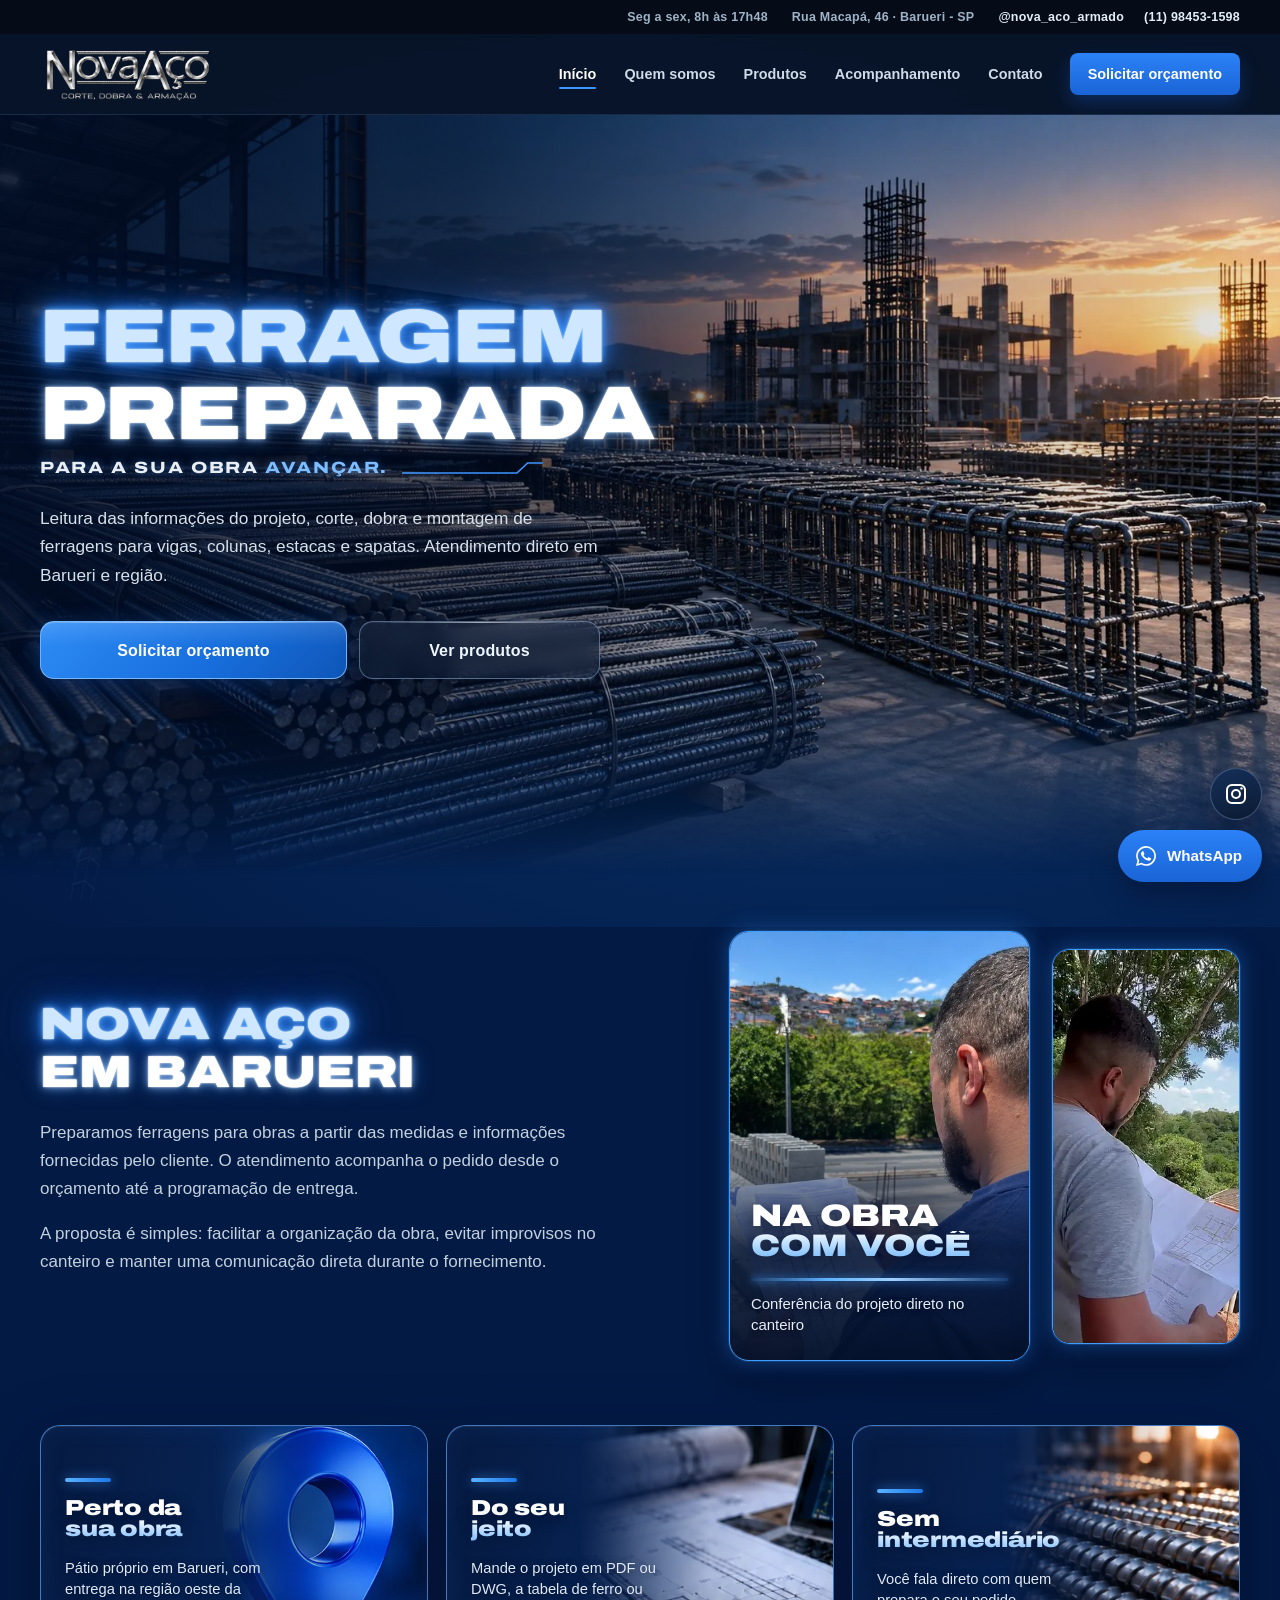
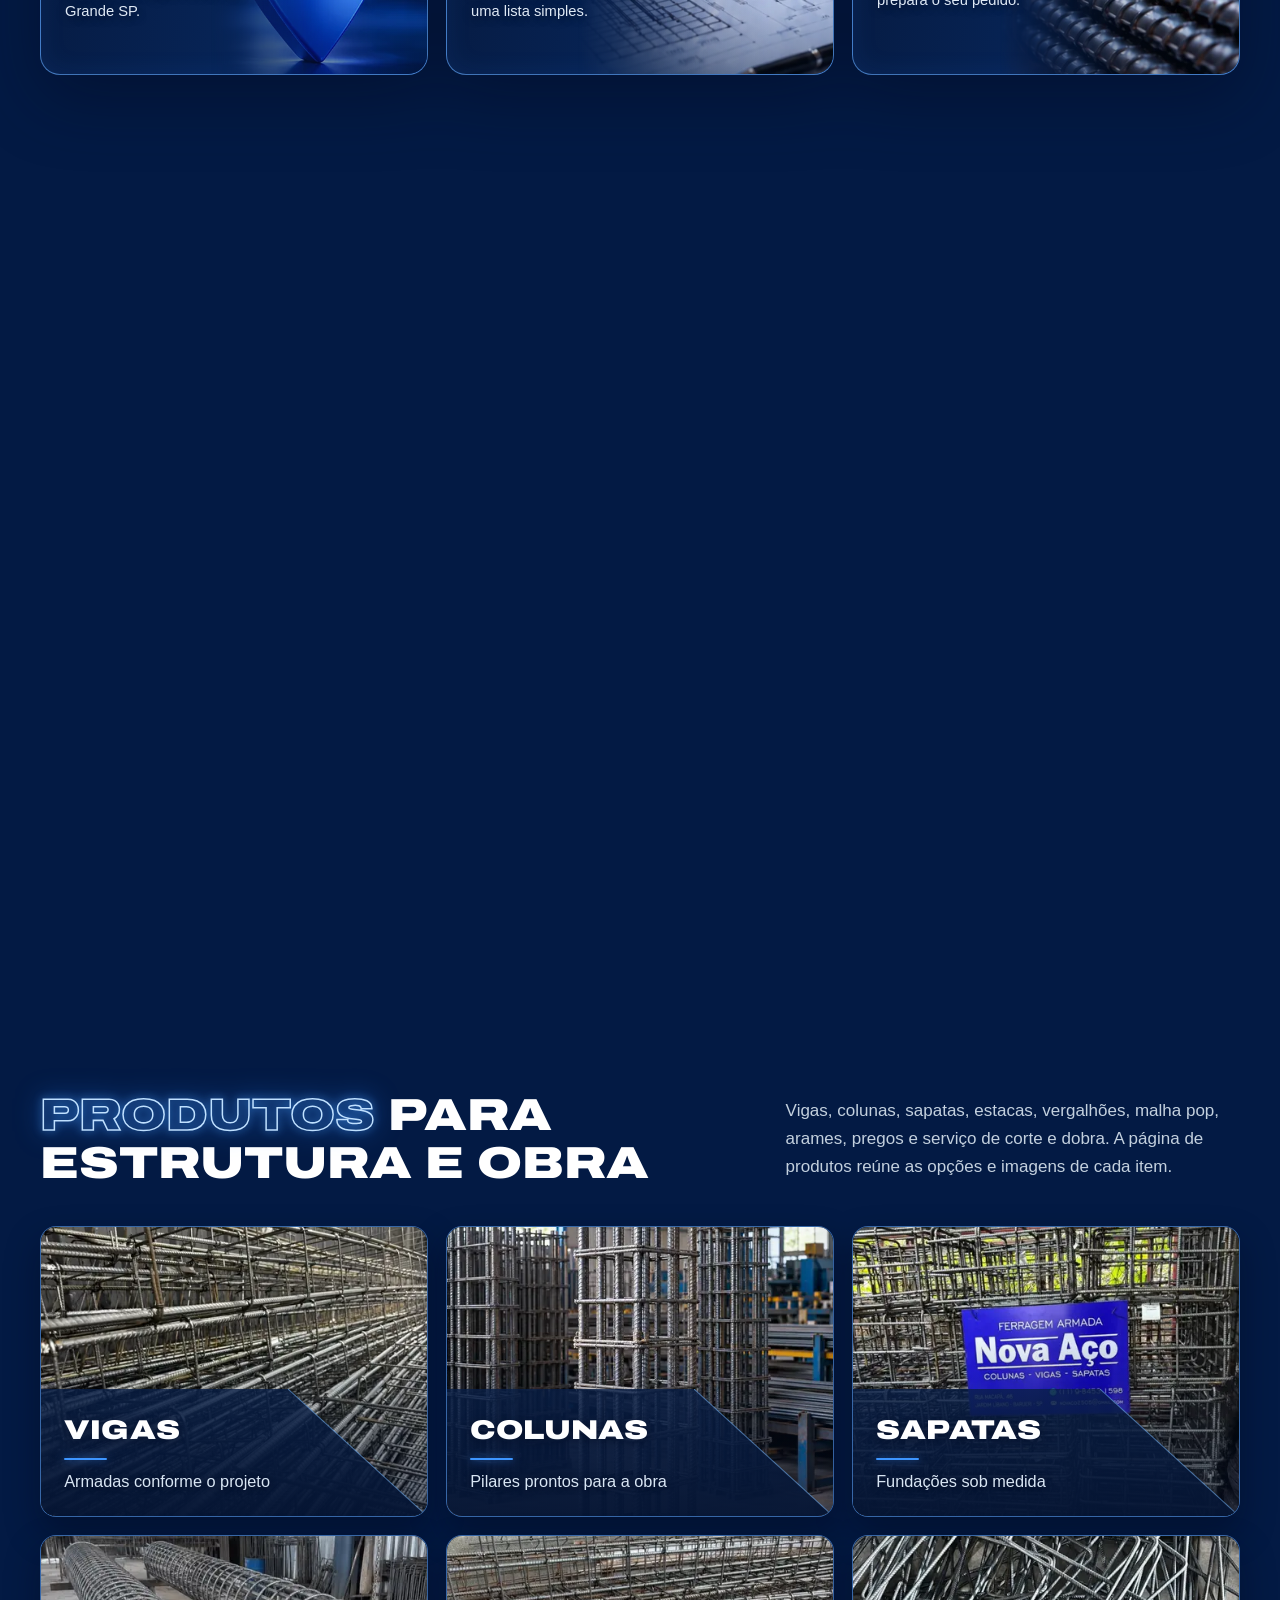
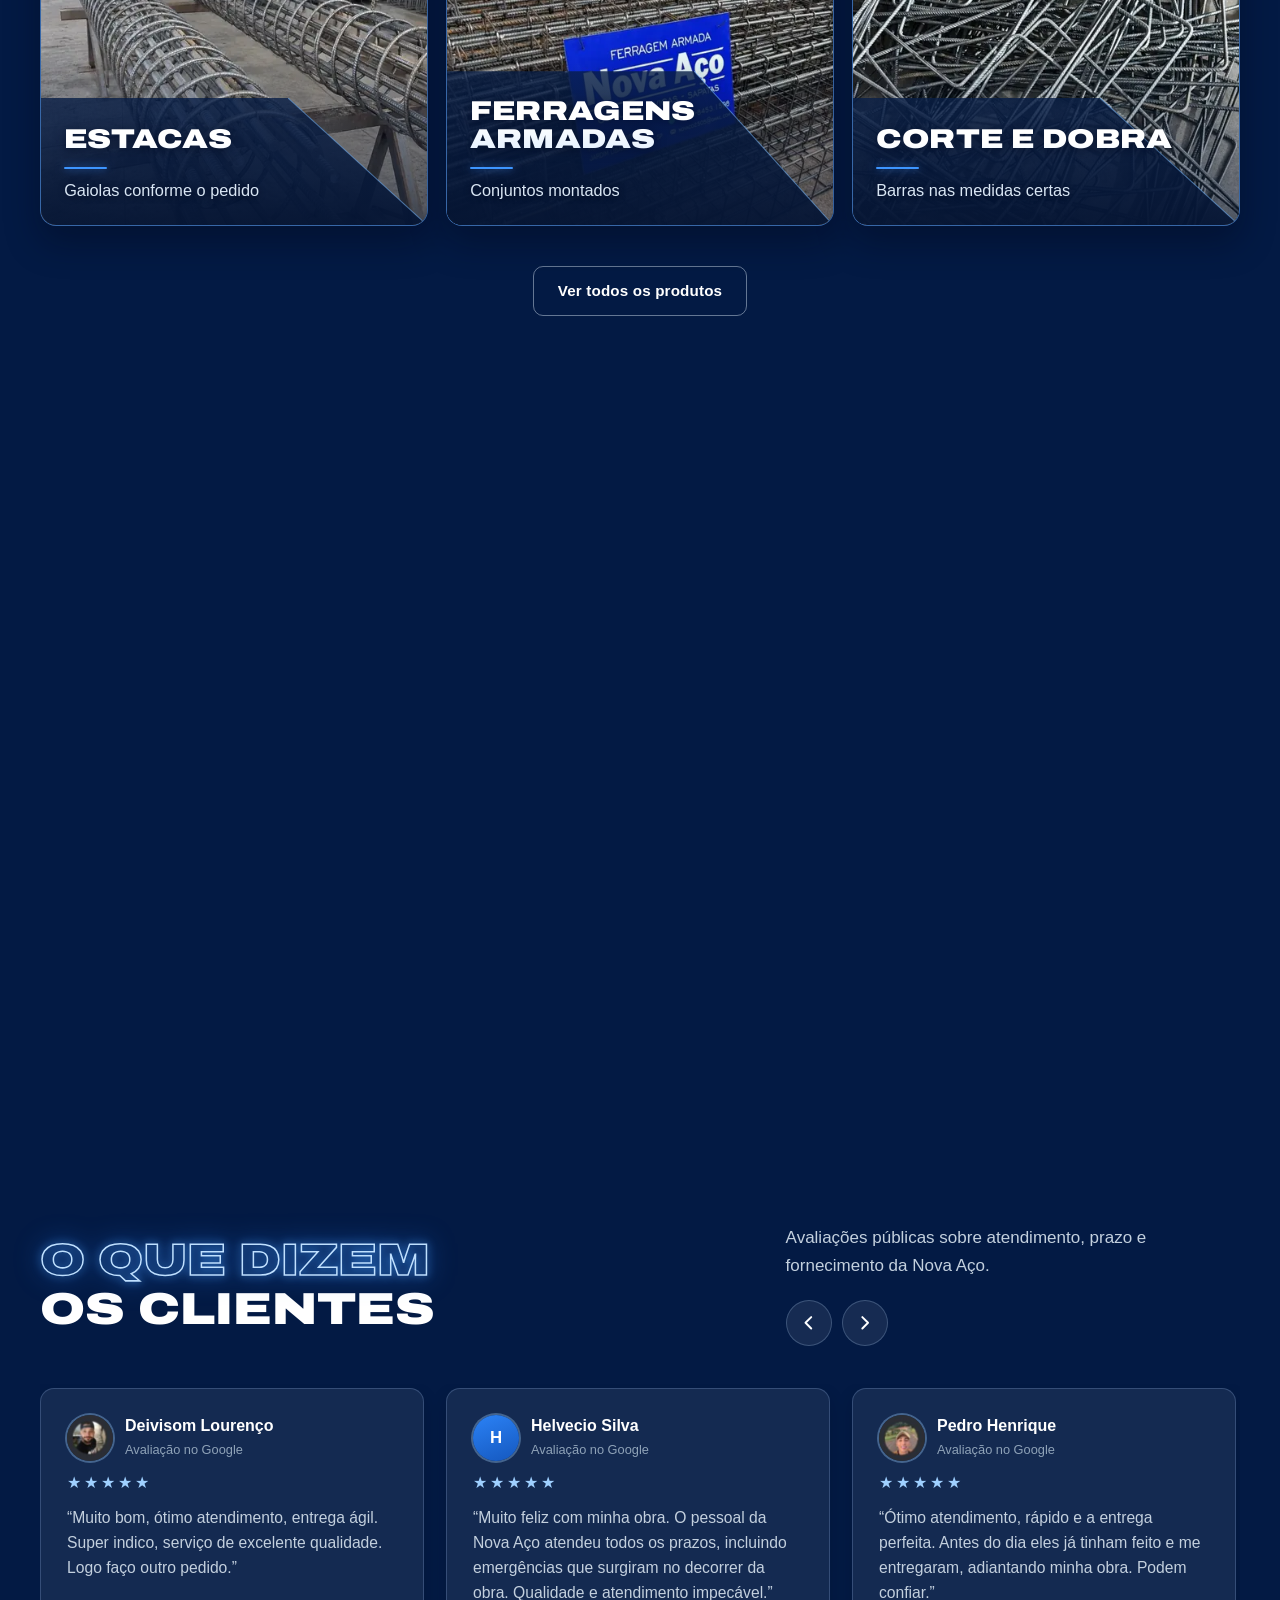
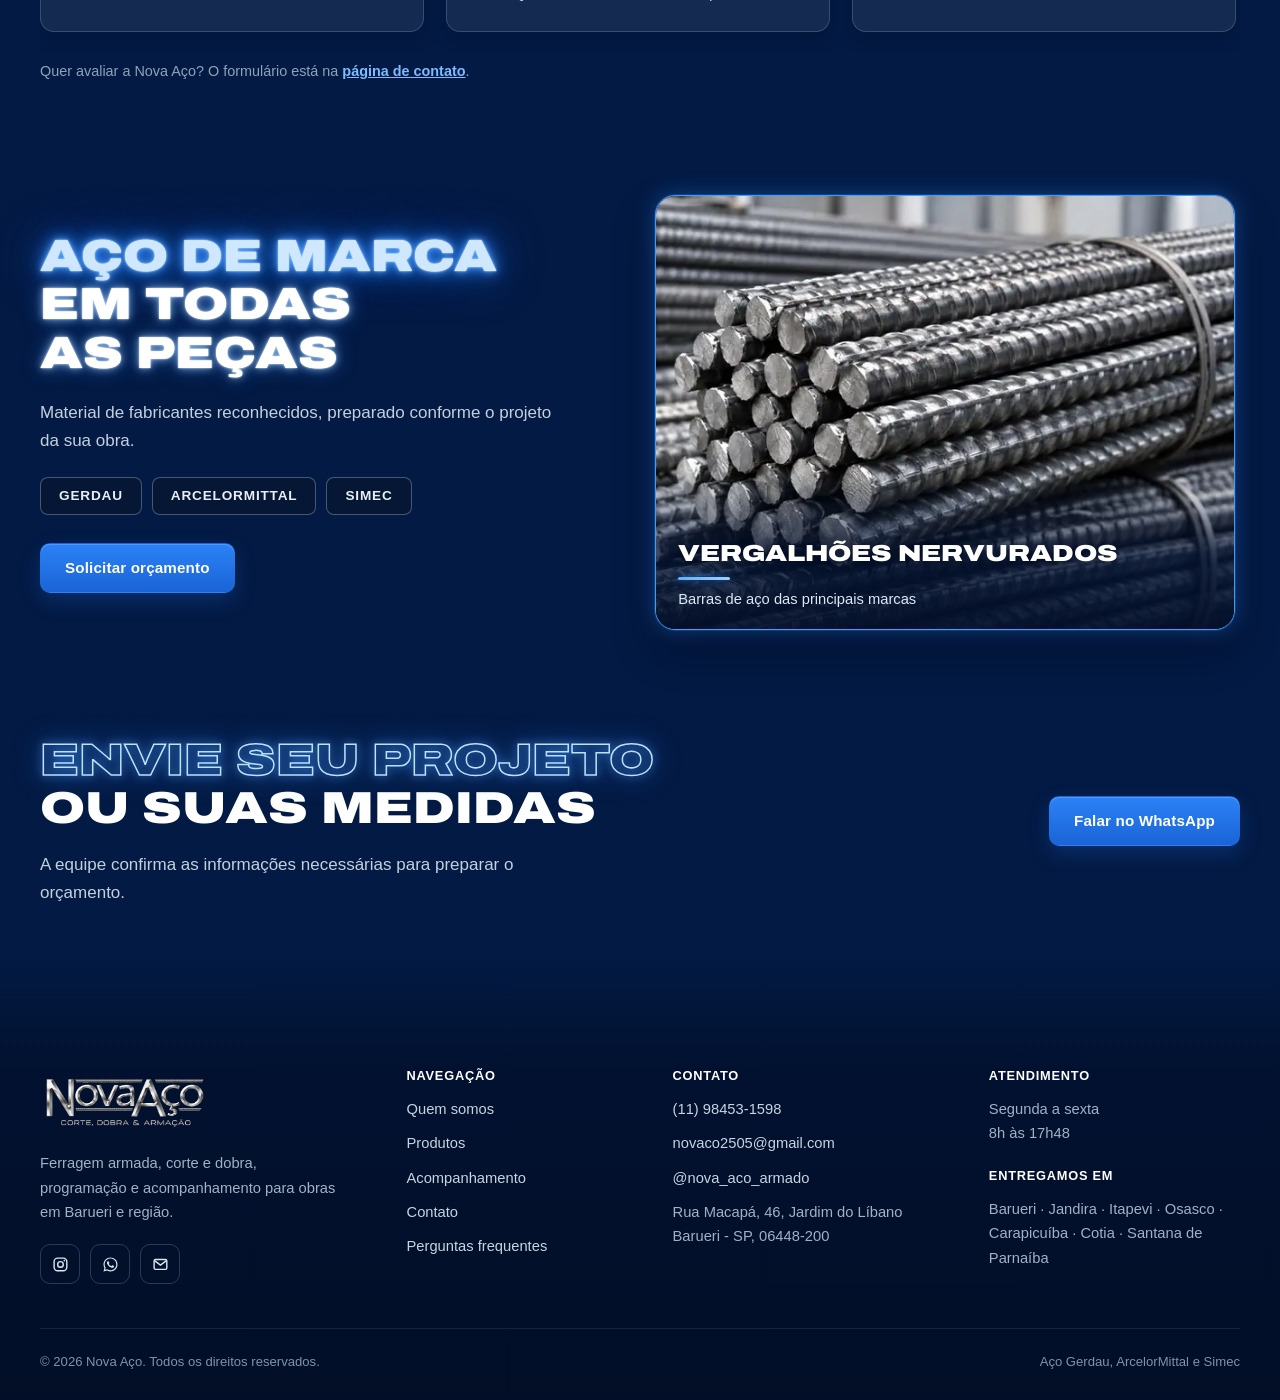
==== index.html @ 3c13bb05 "Adiciona oferta de colunas e vigas por R$ 22,90/m até 31/10" ====
<!doctype html>
<html lang="pt-BR"><head>
<!-- Google tag (gtag.js) -->
<script async src="https://www.googletagmanager.com/gtag/js?id=G-J5P18PEPCR"></script>
<script>
  window.dataLayer = window.dataLayer || [];
  function gtag(){dataLayer.push(arguments);}
  gtag('js', new Date());

  gtag('config', 'G-J5P18PEPCR');
</script>

<meta charset="utf-8">
<meta name="viewport" content="width=device-width, initial-scale=1">
<meta name="description" content="Ferragem armada, vigas, colunas, sapatas, estacas, corte e dobra de aço em Barueri. Programação por etapa e acompanhamento de obra.">
<meta name="robots" content="index,follow">
<meta name="theme-color" content="#081629">
<meta name="google-site-verification" content="-BxmAj7kSUF6eF3E8H7EFRy5LlKnR6vmizFsvWg_J3s">
<meta name="google-site-verification" content="6TGfyHFEwu5vu9EIpKf6PgMKn3u1nhk4sILbtkqJKhs">
<title>Nova Aço | Ferragem Armada e Corte e Dobra em Barueri</title>
<link rel="canonical" href="https://novaacoarmado.com.br/">
<meta property="og:locale" content="pt_BR">
<meta property="og:type" content="website">
<meta property="og:site_name" content="Nova Aço">
<meta property="og:title" content="Nova Aço | Ferragem Armada e Corte e Dobra em Barueri">
<meta property="og:description" content="Ferragem armada, vigas, colunas, sapatas, estacas, corte e dobra de aço em Barueri. Programação por etapa e acompanhamento de obra.">
<meta property="og:url" content="https://novaacoarmado.com.br/">
<meta property="og:image" content="https://novaacoarmado.com.br/assets/capa-nova-aco.png">
<meta name="twitter:card" content="summary_large_image">
<link rel="preconnect" href="https://fonts.googleapis.com">
<link rel="preconnect" href="https://fonts.gstatic.com" crossorigin>
<link href="https://fonts.googleapis.com/css2?family=Archivo:wdth,wght@125,800;125,900&display=swap" rel="stylesheet">
<link rel="icon" type="image/png" sizes="192x192" href="/assets/favicon-nova-aco.png?v=20261002">
<link rel="icon" type="image/png" sizes="192x192" href="/assets/img/favicon-192.png?v=20261002">
<link rel="apple-touch-icon" href="/assets/favicon-nova-aco.png?v=20261002">
<link rel="preload" as="image" href="/assets/img/logo-nova-aco.webp">
<link rel="preload" as="image" type="image/webp" href="/assets/img/capa-patio.webp" imagesrcset="/assets/img/capa-patio-sm.webp 1000w, /assets/img/capa-patio.webp 1672w" imagesizes="100vw">
<link rel="stylesheet" href="/assets/site.css?v=20261021-video">
<script>document.documentElement.classList.add('js');(function(){function f(){if(!window.NA_READY)document.documentElement.classList.add('no-reveal')}document.addEventListener('DOMContentLoaded',f);setTimeout(f,8000)})()</script>
<script type="application/ld+json">{"@context": "https://schema.org", "@type": "LocalBusiness", "name": "Nova Aço", "url": "https://novaacoarmado.com.br/", "image": "https://novaacoarmado.com.br/assets/capa-nova-aco.png", "logo": "https://novaacoarmado.com.br/assets/img/logo-nova-aco.png", "telephone": "+5511984531598", "email": "novaco2505@gmail.com", "address": {"@type": "PostalAddress", "streetAddress": "Rua Macapá, 46 - Jardim do Líbano", "addressLocality": "Barueri", "addressRegion": "SP", "postalCode": "06448-200", "addressCountry": "BR"}, "openingHoursSpecification": [{"@type": "OpeningHoursSpecification", "dayOfWeek": ["Monday", "Tuesday", "Wednesday", "Thursday", "Friday"], "opens": "08:00", "closes": "17:48"}], "areaServed": ["Barueri", "Jandira", "Itapevi", "Osasco", "Carapicuíba", "Cotia", "Santana de Parnaíba"], "sameAs": ["https://www.instagram.com/nova_aco_armado/"], "brand": [{"@type": "Brand", "name": "Gerdau"}, {"@type": "Brand", "name": "ArcelorMittal"}, {"@type": "Brand", "name": "Simec"}]}</script>
<style id="nova-promo-styles">
.na-promo[hidden]{display:none!important}
.na-promo{padding:24px 0 0;color:#d9e5f2}
.na-promo-grid{display:grid;grid-template-columns:220px minmax(0,1fr) 260px;align-items:center;gap:30px;overflow:hidden;background:#081d3d;border:1px solid #4778ab;border-radius:16px}
.na-promo-photo{width:100%;height:100%;min-height:300px;object-fit:cover;object-position:center}
.na-promo-copy{padding:28px 0;min-width:0}
.na-promo-label{display:block;margin-bottom:12px;font:800 .78rem/1.3 var(--ui);letter-spacing:.15em;color:#9fd0ff}
.na-promo h2{font:900 clamp(1.7rem,2.6vw,2.2rem)/1.12 var(--head);color:#edf2f8;text-transform:uppercase;margin:0 0 14px}
.na-promo-spec{font-size:1rem;line-height:1.55;margin:0}
.na-promo-pricebox{padding:28px 28px 28px 0}
.na-promo-price{display:flex;align-items:baseline;gap:7px;white-space:nowrap;color:#edf2f8;font-weight:900;line-height:1;font-variant-numeric:lining-nums tabular-nums}
.na-promo-price span{font-size:1.3rem}
.na-promo-price strong{font-size:clamp(3.4rem,5vw,4rem);letter-spacing:-.05em}
.na-promo-unit{display:block;font-size:.9rem;color:#b8cce2;margin:6px 0 18px}
.na-promo .btn{width:100%;padding:12px;min-height:50px}
.na-promo-terms{font-size:.8rem;line-height:1.55;margin:12px 0 0;color:#b8cce2}
@media(max-width:1000px){.na-promo-grid{grid-template-columns:160px minmax(0,1fr) 230px;gap:22px}.na-promo-pricebox{padding-right:22px}}
@media(max-width:740px){.na-promo-grid{grid-template-columns:minmax(0,1fr);gap:0}.na-promo-photo{height:180px;min-height:0;object-position:center 42%}.na-promo-copy{padding:24px 24px 0}.na-promo-pricebox{padding:22px 24px 24px}.na-promo h2{font-size:1.8rem}.na-promo-price strong{font-size:4rem}.na-promo .btn{max-width:360px}.na-promo-terms{max-width:36ch}}
</style>
</head><body class="home-page">
<a class="skip-link" href="#conteudo">Pular para o conteúdo</a>
<div class="topbar"><div class="container topbar-inner">
  <span>Seg a sex, 8h às 17h48</span>
  <span class="topbar-hide">Rua Macapá, 46 · Barueri - SP</span>
  <span class="topbar-links"><a class="topbar-hide" href="https://www.instagram.com/nova_aco_armado/" target="_blank" rel="noopener">@nova_aco_armado</a><a href="https://wa.me/5511984531598" target="_blank" rel="noopener">(11) 98453-1598</a></span>
</div></div>
<header class="site-header" data-header>
  <div class="container nav">
    <a class="brand" href="/" aria-label="Nova Aço - início"><img src="/assets/img/logo-nova-aco.webp" alt="Nova Aço - corte, dobra e armação" width="520" height="207"></a>
    <nav class="nav-links" id="menu-principal" aria-label="Navegação principal">
      <a href="/" aria-current="page">Início</a><a href="/quem-somos/">Quem somos</a><a href="/produtos/">Produtos</a><a href="/acompanhamento/">Acompanhamento</a><a href="/contato/">Contato</a>
      <a class="nav-cta" href="https://wa.me/5511984531598?text=Ol%C3%A1%20Nova%20A%C3%A7o%21%20Gostaria%20de%20solicitar%20um%20or%C3%A7amento." target="_blank" rel="noopener">Solicitar orçamento</a>
    </nav>
    <button class="menu-button" type="button" aria-expanded="false" aria-controls="menu-principal" aria-label="Abrir menu"><svg viewBox="0 0 24 24" aria-hidden="true" class="ico"><path d="M4 7h16M4 12h16M4 17h16" stroke="currentColor" stroke-width="2.2" stroke-linecap="round"/></svg><span>Menu</span></button>
  </div>
</header>
<main id="conteudo">
  <section class="hero">
    <picture class="hero-media"><source type="image/webp" srcset="/assets/img/capa-patio-sm.webp 1000w, /assets/img/capa-patio.webp 1672w" sizes="100vw"><img src="/assets/capa-patio-nova-aco.jpg" srcset="/assets/capa-patio-nova-aco-sm.jpg 1000w, /assets/capa-patio-nova-aco.jpg 1672w" sizes="100vw" alt="Pátio com feixes de vergalhões e ferragens armadas prontas para obra" width="1672" height="941" fetchpriority="high"></picture>
    <div class="container hero-content">
      <h1 class="tt tt-hero tt-led" aria-label="Ferragem preparada para a sua obra avançar."><span class="tl tb" data-t="Ferragem"><span class="f">Ferragem</span></span> <span class="tl ts" data-t="preparada"><span class="f">preparada</span></span> <span class="tt-sub"><span>para a sua obra <b>avançar.</b></span><svg class="kline" viewBox="0 0 240 20" preserveAspectRatio="none" aria-hidden="true"><polyline points="0,17 196,17 214,3 240,3"/></svg></span></h1>
      <p class="hero-text">Leitura das informações do projeto, corte, dobra e montagem de ferragens para vigas, colunas, estacas e sapatas. Atendimento direto em Barueri e região.</p>
      <div class="actions"><a class="btn btn-accent" href="https://wa.me/5511984531598?text=Ol%C3%A1%20Nova%20A%C3%A7o%21%20Gostaria%20de%20solicitar%20um%20or%C3%A7amento." target="_blank" rel="noopener">Solicitar orçamento</a><a class="btn btn-ghost" href="/produtos/">Ver produtos</a></div>
    </div>
  </section>

  <section class="na-promo" id="oferta-relampago" aria-labelledby="na-promo-title" hidden>
    <div class="container">
      <div class="na-promo-grid">
        <img class="na-promo-photo" src="/assets/img/produto-colunas-catalogo.webp" alt="Ferragens armadas para colunas da Nova Aço" width="960" height="1200" loading="lazy" decoding="async">
        <div class="na-promo-copy">
          <span class="na-promo-label">OFERTA RELÂMPAGO</span>
          <h2 id="na-promo-title">Colunas e vigas padrão</h2>
          <p class="na-promo-spec"><strong>4 ferros de 10 mm</strong><br>Estribos de até <strong>12 × 25 cm</strong></p>
        </div>
        <div class="na-promo-pricebox">
          <div class="na-promo-price" aria-label="22 reais e 90 centavos"><span>R$</span><strong>22,90</strong></div>
          <span class="na-promo-unit">por metro linear</span>
          <a class="btn btn-accent" href="https://wa.me/5511984531598?text=Ol%C3%A1%2C%20Nova%20A%C3%A7o!%20Quero%20aproveitar%20a%20promo%C3%A7%C3%A3o%20de%20colunas%20e%20vigas%20por%20R%24%2022%2C90%20por%20metro%20linear%2C%20com%204%20ferros%20de%2010%20mm%20e%20estribos%20at%C3%A9%2012%20%C3%97%2025%20cm." target="_blank" rel="noopener">Aproveitar no WhatsApp</a>
          <p class="na-promo-terms">Pagamento à vista.<br>Promoção válida até <time datetime="2026-10-31">31/10/2026</time>.</p>
        </div>
      </div>
    </div>
  </section>
  <script id="nova-promo-expiry">
  (function(){
    var promo=document.getElementById('oferta-relampago');
    var expires=Date.parse('2026-11-01T00:00:00-03:00');
    function refresh(){promo.hidden=Date.now()>=expires;}
    refresh();
    var timer=setInterval(function(){refresh();if(promo.hidden)clearInterval(timer);},60000);
    document.addEventListener('visibilitychange',refresh);
    promo.querySelector('a').addEventListener('click',function(event){
      refresh();if(promo.hidden)event.preventDefault();
    });
  })();
  </script>

  <section class="section tone-dark tone-alt" id="sobre">
    <div class="container about-home">
      <div class="about-copy"><h2 class="tt tt-led reveal" aria-label="Nova Aço em Barueri"><span class="tl tb" data-t="Nova Aço"><span class="f">Nova Aço</span></span> <span class="tl ts" data-t="em Barueri"><span class="f">em Barueri</span></span></h2><p class="reveal">Preparamos ferragens para obras a partir das medidas e informações fornecidas pelo cliente. O atendimento acompanha o pedido desde o orçamento até a programação de entrega.</p><p class="reveal">A proposta é simples: facilitar a organização da obra, evitar improvisos no canteiro e manter uma comunicação direta durante o fornecimento.</p>
      </div>
      <div class="about-collage reveal">
        <figure class="collage-main"><img src="/assets/img/foto-projeto-obra.webp" srcset="/assets/img/foto-projeto-obra-sm.webp 488w, /assets/img/foto-projeto-obra.webp 781w" sizes="(max-width: 820px) 55vw, 26vw" alt="Equipe da Nova Aço conferindo a planta na obra" width="781" height="1024" loading="lazy" decoding="async"><figcaption class="collage-cap"><strong class="cap-title"><span class="cap-l1">Na obra</span> <span class="cap-l2">com você</span></strong><span class="cap-sub">Conferência do projeto direto no canteiro</span></figcaption></figure>
        <figure class="collage-side"><img src="/assets/img/equipe-obra.webp" srcset="/assets/img/equipe-obra-sm.webp 480w, /assets/img/equipe-obra.webp 720w" sizes="(max-width: 820px) 45vw, 20vw" alt="Equipe da Nova Aço conferindo o projeto no canteiro" width="720" height="900" loading="lazy" decoding="async"></figure>
      </div>
      <ul class="feats" data-reveal-group aria-label="Diferenciais da Nova Aço">
        <li class="feat feat--local"><span class="feat-media" aria-hidden="true"><img src="/assets/img/diferencial-local.webp?v=20261002" alt="" width="548" height="410" loading="lazy" decoding="async"></span><div class="feat-copy"><h3><span>Perto da</span> <span class="feat-hl">sua obra</span></h3><p>Pátio próprio em Barueri, com entrega na região oeste da Grande SP.</p></div></li>
        <li class="feat feat--projeto"><span class="feat-media" aria-hidden="true"><img src="/assets/img/diferencial-projeto.webp?v=20261002" alt="" width="600" height="368" loading="lazy" decoding="async"></span><div class="feat-copy"><h3><span>Do seu</span> <span class="feat-hl">jeito</span></h3><p>Mande o projeto em PDF ou DWG, a tabela de ferro ou uma lista simples.</p></div></li>
        <li class="feat feat--direto"><span class="feat-media" aria-hidden="true"><img src="/assets/img/diferencial-vergalhao.webp?v=20261002" alt="" width="550" height="334" loading="lazy" decoding="async"></span><div class="feat-copy"><h3><span>Sem</span> <span class="feat-hl">intermediário</span></h3><p>Você fala direto com quem prepara o seu pedido.</p></div></li>
      </ul>
      <div class="cta-banners" data-reveal-group><a class="cta-banner cta-banner--quote" href="https://wa.me/5511984531598?text=Ol%C3%A1%20Nova%20A%C3%A7o%21%20Gostaria%20de%20solicitar%20um%20or%C3%A7amento." target="_blank" rel="noopener" aria-label="Pedir orçamento pelo WhatsApp"><span class="cta-banner-wa" aria-hidden="true"><span class="wa-badge"><svg viewBox="0 0 24 24" aria-hidden="true" class="wa-glyph"><path fill="currentColor" d="M19.05 4.91A9.82 9.82 0 0 0 12.04 2C6.58 2 2.13 6.45 2.13 11.91c0 1.75.46 3.45 1.32 4.95L2.05 22l5.25-1.38a9.9 9.9 0 0 0 4.74 1.21h.01c5.46 0 9.91-4.45 9.91-9.91 0-2.65-1.03-5.14-2.91-7.01Zm-7.01 15.24h-.01a8.2 8.2 0 0 1-4.19-1.15l-.3-.18-3.12.82.83-3.04-.2-.31a8.2 8.2 0 0 1-1.26-4.38c0-4.54 3.7-8.23 8.24-8.23 2.2 0 4.27.86 5.82 2.42a8.18 8.18 0 0 1 2.41 5.82c0 4.54-3.7 8.23-8.22 8.23Zm4.52-6.16c-.25-.12-1.47-.72-1.69-.81-.23-.08-.39-.12-.56.13-.16.24-.64.8-.78.97-.14.16-.29.18-.54.06-.25-.12-1.05-.39-1.99-1.23-.74-.66-1.23-1.47-1.38-1.72-.14-.25-.01-.38.11-.5.11-.11.25-.29.37-.43.13-.15.17-.25.25-.41.08-.17.04-.31-.02-.43-.06-.12-.56-1.34-.76-1.84-.2-.48-.41-.42-.56-.43h-.48c-.17 0-.43.06-.66.31-.22.25-.86.85-.86 2.07 0 1.22.89 2.4 1.01 2.56.12.17 1.75 2.67 4.23 3.74.59.26 1.05.41 1.41.52.59.19 1.13.16 1.56.1.48-.07 1.47-.6 1.67-1.18.21-.58.21-1.07.14-1.18-.06-.1-.22-.16-.47-.28Z"/></svg></span></span><span class="cta-banner-txt"><span>Pedir</span><span class="cta-banner-hl">orçamento</span></span></a><a class="cta-banner cta-banner--company" href="/quem-somos/" aria-label="Conheça a empresa"><span class="cta-banner-photo" aria-hidden="true"><img src="/assets/img/foto-camiseta-obra-sm.webp" srcset="/assets/img/foto-camiseta-obra-sm.webp 512w, /assets/img/foto-camiseta-obra.webp 960w" sizes="(max-width: 700px) 60vw, 340px" alt="" width="960" height="1200" loading="lazy" decoding="async"></span><span class="cta-banner-txt"><span>Conheça</span><span class="cta-banner-hl">a empresa</span></span></a></div>
    </div>
  </section>

  <section class="section tone-dark reel-sec" id="video">
    <div class="container reel-grid">
      <div class="reel-copy reveal">
        <h2 class="tt tt-led" aria-label="A sua obra bem armada."><span class="tl tb" data-t="A sua obra"><span class="f">A sua obra</span></span> <span class="tl ts" data-t="bem armada."><span class="f">bem armada.</span></span></h2>
        <p>Força, precisão e estrutura em cada etapa. Do vergalhão à armação pronta, a Nova Aço prepara a ferragem da sua obra em Barueri.</p>
        <ul class="reel-points"><li>Força</li><li>Precisão</li><li>Estrutura</li></ul>
        <div class="actions"><a class="btn btn-accent" href="https://wa.me/5511984531598?text=Ol%C3%A1%20Nova%20A%C3%A7o%21%20Gostaria%20de%20solicitar%20um%20or%C3%A7amento." target="_blank" rel="noopener">Solicitar orçamento</a><a class="btn btn-ghost" href="https://www.instagram.com/nova_aco_armado/" target="_blank" rel="noopener">Ver no Instagram</a></div>
      </div>
      <div class="reel-stage reveal">
        <div class="reel-frame">
          <video class="reel-video" data-reel muted loop playsinline preload="none" poster="/assets/img/reels-nova-aco-capa.webp" width="720" height="1280" aria-label="Vídeo da Nova Aço: força, precisão e estrutura para a sua obra"><source data-src="/assets/reels-nova-aco.mp4" type="video/mp4"></video>
          <button class="reel-btn reel-sound" type="button" data-reel-sound aria-pressed="false" aria-label="Ativar som"><svg viewBox="0 0 24 24" aria-hidden="true"><path class="spk" d="M4 9h4l5-4v14l-5-4H4z" fill="currentColor"/><path class="on" d="M16 8.5a5 5 0 0 1 0 7M18.5 6a8.5 8.5 0 0 1 0 12" fill="none" stroke="currentColor" stroke-width="2" stroke-linecap="round"/><path class="off" d="M16.5 9.5l5 5m0-5l-5 5" fill="none" stroke="currentColor" stroke-width="2" stroke-linecap="round"/></svg><span>Som</span></button>
          <button class="reel-btn reel-play" type="button" data-reel-play aria-label="Pausar vídeo"><svg viewBox="0 0 24 24" aria-hidden="true"><path class="pause" d="M7 5h3.5v14H7zM13.5 5H17v14h-3.5z" fill="currentColor"/><path class="play" d="M8 5l11 7-11 7z" fill="currentColor"/></svg></button>
        </div>
      </div>
    </div>
  </section>

  <section class="section tone-dark" id="produtos">
    <div class="container">
      <div class="section-head reveal"><div><h2 class="tt tt-vaz" aria-label="Produtos para estrutura e obra"><span class="tl tb" data-t="Produtos"><span class="f">Produtos</span></span> <span class="tl ts" data-t="para estrutura e obra"><span class="f">para estrutura e obra</span></span></h2></div><p>Vigas, colunas, sapatas, estacas, vergalhões, malha pop, arames, pregos e serviço de corte e dobra. A página de produtos reúne as opções e imagens de cada item.</p></div>
      <div class="tiles stagger"><a class="tile" href="/produtos/#vigas"><span class="tile-img"><img src="/assets/img/produto-vigas-real.webp" srcset="/assets/img/produto-vigas-real-sm.webp 480w, /assets/img/produto-vigas-real.webp 900w" sizes="(max-width: 700px) 50vw, 33vw" alt="Vigas armadas Nova Aço" width="900" height="1200" loading="lazy" decoding="async"></span><span class="tile-body"><span class="tile-name">Vigas</span><span class="tile-txt">Armadas conforme o projeto</span></span></a><a class="tile" href="/produtos/#colunas"><span class="tile-img"><img src="/assets/img/produto-colunas-catalogo.webp" srcset="/assets/img/produto-colunas-catalogo-sm.webp 512w, /assets/img/produto-colunas-catalogo.webp 960w" sizes="(max-width: 700px) 50vw, 33vw" alt="Colunas armadas Nova Aço" width="960" height="1200" loading="lazy" decoding="async"></span><span class="tile-body"><span class="tile-name">Colunas</span><span class="tile-txt">Pilares prontos para a obra</span></span></a><a class="tile" href="/produtos/#sapatas"><span class="tile-img"><img src="/assets/img/produto-sapatas-final.webp" srcset="/assets/img/produto-sapatas-final-sm.webp 480w, /assets/img/produto-sapatas-final.webp 900w" sizes="(max-width: 700px) 50vw, 33vw" alt="Sapatas armadas Nova Aço" width="900" height="1200" loading="lazy" decoding="async"></span><span class="tile-body"><span class="tile-name">Sapatas</span><span class="tile-txt">Fundações sob medida</span></span></a><a class="tile" href="/produtos/#estacas"><span class="tile-img"><img src="/assets/img/produto-estacas-realista.webp" srcset="/assets/img/produto-estacas-realista-sm.webp 480w, /assets/img/produto-estacas-realista.webp 900w" sizes="(max-width: 700px) 50vw, 33vw" alt="Ferragens para estacas Nova Aço" width="900" height="1200" loading="lazy" decoding="async"></span><span class="tile-body"><span class="tile-name">Estacas</span><span class="tile-txt">Gaiolas conforme o pedido</span></span></a><a class="tile" href="/produtos/#ferragens-armadas"><span class="tile-img"><img src="/assets/img/obra-1.webp" srcset="/assets/img/obra-1-sm.webp 480w, /assets/img/obra-1.webp 900w" sizes="(max-width: 700px) 50vw, 33vw" alt="Ferragens armadas Nova Aço prontas para entrega" width="900" height="1200" loading="lazy" decoding="async"></span><span class="tile-body"><span class="tile-name">Ferragens armadas</span><span class="tile-txt">Conjuntos montados</span></span></a><a class="tile" href="/produtos/#corte-dobra"><span class="tile-img"><img src="/assets/img/produto-corte-dobra-final.webp" srcset="/assets/img/produto-corte-dobra-final-sm.webp 480w, /assets/img/produto-corte-dobra-final.webp 900w" sizes="(max-width: 700px) 50vw, 33vw" alt="Serviço de corte e dobra de aço" width="900" height="1200" loading="lazy" decoding="async"></span><span class="tile-body"><span class="tile-name">Corte e dobra</span><span class="tile-txt">Barras nas medidas certas</span></span></a></div>
      <div class="center-link"><a class="btn btn-ghost" href="/produtos/">Ver todos os produtos</a></div>
    </div>
  </section>

  <section class="section tone-dark tone-alt" id="atendimento">
    <div class="container area-grid">
      <div class="reveal"><h2 class="tt tt-led" aria-label="Barueri e cidades vizinhas"><span class="tl tb" data-t="Barueri"><span class="f">Barueri</span></span> <span class="tl ts" data-t="e cidades vizinhas"><span class="f">e cidades vizinhas</span></span></h2><p>Entregas para outras regiões ou mais distantes são avaliadas caso a caso. Informe o endereço da obra e a equipe confirma a disponibilidade.</p>
        <ul class="city-chips"><li>Barueri</li><li>Jandira</li><li>Itapevi</li><li>Osasco</li><li>Carapicuíba</li><li>Cotia</li><li>Santana de Parnaíba</li></ul>
        <p class="hours-pill">Atendimento de segunda a sexta, das 8h às 17h48</p></div>
      <div class="quote-card reveal"><h3 class="tt tt-sm" aria-label="Orçamento rápido"><span class="tl tb" data-t="Orçamento rápido"><span class="f">Orçamento rápido</span></span></h3><p>Preencha e a mensagem já vai pronta para o WhatsApp da Nova Aço.</p><form class="quote-form" data-quote-form id="orcamento-home" novalidate>
      <div class="form-grid">
        <label>Seu nome<input name="nome" type="text" autocomplete="name" maxlength="80" required placeholder="Como podemos te chamar?"></label>
        <label>Cidade da obra<select name="cidade" required><option value="">Selecione</option><option>Barueri</option><option>Jandira</option><option>Itapevi</option><option>Osasco</option><option>Carapicuíba</option><option>Cotia</option><option>Santana de Parnaíba</option><option>Outra cidade</option></select></label>
      </div>
      <fieldset><legend>O que você precisa?</legend><div class="chip-group"><label class="chip-check"><input type="checkbox" name="itens" value="Vigas"><span>Vigas</span></label><label class="chip-check"><input type="checkbox" name="itens" value="Colunas"><span>Colunas</span></label><label class="chip-check"><input type="checkbox" name="itens" value="Sapatas"><span>Sapatas</span></label><label class="chip-check"><input type="checkbox" name="itens" value="Estacas"><span>Estacas</span></label><label class="chip-check"><input type="checkbox" name="itens" value="Ferragens armadas"><span>Ferragens armadas</span></label><label class="chip-check"><input type="checkbox" name="itens" value="Corte e dobra"><span>Corte e dobra</span></label><label class="chip-check"><input type="checkbox" name="itens" value="Vergalhões"><span>Vergalhões</span></label><label class="chip-check"><input type="checkbox" name="itens" value="Malha pop"><span>Malha pop</span></label><label class="chip-check"><input type="checkbox" name="itens" value="Arames"><span>Arames</span></label><label class="chip-check"><input type="checkbox" name="itens" value="Pregos"><span>Pregos</span></label></div></fieldset>
      <label>Detalhes (opcional)<textarea name="detalhes" maxlength="600" placeholder="Ex.: bairro, etapa da obra, medidas ou quantidades"></textarea></label>
      <p class="quote-hint">Tem projeto em PDF, DWG ou lista de ferros? Envie o arquivo na conversa do WhatsApp logo depois.</p>
      <p class="quote-status" aria-live="polite"></p>
      <button class="btn btn-accent btn-block" type="submit">Enviar pelo WhatsApp</button>
    </form></div>
    </div>
  </section>

  <section class="section tone-dark reviews-blue" id="avaliacoes">
    <div class="container">
      <div class="section-head"><div><h2 class="tt tt-vaz" aria-label="O que dizem os clientes"><span class="tl tb" data-t="O que dizem"><span class="f">O que dizem</span></span> <span class="tl ts" data-t="os clientes"><span class="f">os clientes</span></span></h2></div>
        <div class="section-head-side"><p>Avaliações públicas sobre atendimento, prazo e fornecimento da Nova Aço.</p>
        <div class="carousel-controls"><button type="button" class="round-btn" data-carousel-prev aria-label="Avaliação anterior"><svg viewBox="0 0 24 24" aria-hidden="true" class="ico"><path d="m15 5-7 7 7 7" fill="none" stroke="currentColor" stroke-width="2.4" stroke-linecap="round" stroke-linejoin="round"/></svg></button><button type="button" class="round-btn" data-carousel-next aria-label="Próxima avaliação"><svg viewBox="0 0 24 24" aria-hidden="true" class="ico"><path d="m9 5 7 7-7 7" fill="none" stroke="currentColor" stroke-width="2.4" stroke-linecap="round" stroke-linejoin="round"/></svg></button></div></div></div>
      <div class="review-row" data-carousel tabindex="0" aria-label="Avaliações de clientes"><article class="review">
          <div class="review-top"><img class="review-avatar" src="/assets/clientes/deivisom-lourenco.jpg" alt="Foto de Deivisom Lourenço" width="46" height="46" loading="lazy"><div class="review-person"><strong>Deivisom Lourenço</strong><span>Avaliação no Google</span></div></div>
          <div class="review-stars" aria-label="5 de 5 estrelas">★★★★★</div>
          <blockquote>“Muito bom, ótimo atendimento, entrega ágil. Super indico, serviço de excelente qualidade. Logo faço outro pedido.”</blockquote>
        </article><article class="review">
          <div class="review-top"><span class="review-avatar" aria-hidden="true">H</span><div class="review-person"><strong>Helvecio Silva</strong><span>Avaliação no Google</span></div></div>
          <div class="review-stars" aria-label="5 de 5 estrelas">★★★★★</div>
          <blockquote>“Muito feliz com minha obra. O pessoal da Nova Aço atendeu todos os prazos, incluindo emergências que surgiram no decorrer da obra. Qualidade e atendimento impecável.”</blockquote>
        </article><article class="review">
          <div class="review-top"><img class="review-avatar" src="/assets/clientes/pedro-henrique.jpg" alt="Foto de Pedro Henrique" width="46" height="46" loading="lazy"><div class="review-person"><strong>Pedro Henrique</strong><span>Avaliação no Google</span></div></div>
          <div class="review-stars" aria-label="5 de 5 estrelas">★★★★★</div>
          <blockquote>“Ótimo atendimento, rápido e a entrega perfeita. Antes do dia eles já tinham feito e me entregaram, adiantando minha obra. Podem confiar.”</blockquote>
        </article><article class="review">
          <div class="review-top"><span class="review-avatar" aria-hidden="true">N</span><div class="review-person"><strong>Nadia Ribeiro</strong><span>Avaliação no Google</span></div></div>
          <div class="review-stars" aria-label="5 de 5 estrelas">★★★★★</div>
          <blockquote>“Fui muito bem atendida, o serviço foi impecável, entrega no prazo e o preço é super diferenciado. Recomendo demais!”</blockquote>
        </article><article class="review">
          <div class="review-top"><span class="review-avatar" aria-hidden="true">L</span><div class="review-person"><strong>Lucas da Silva</strong><span>Avaliação no Google</span></div></div>
          <div class="review-stars" aria-label="5 de 5 estrelas">★★★★★</div>
          <blockquote>“Entrega rápida, ferragem de qualidade, atendimento excelente e preço justo.”</blockquote>
        </article><article class="review">
          <div class="review-top"><img class="review-avatar" src="/assets/clientes/tatiana-marques.jpg" alt="Foto de Tatiana Marques" width="46" height="46" loading="lazy"><div class="review-person"><strong>Tatiana Marques</strong><span>Avaliação no Google</span></div></div>
          <div class="review-stars" aria-label="5 de 5 estrelas">★★★★★</div>
          <blockquote>“Ótimo atendimento, profissionalismo e atenção no pós-venda.”</blockquote>
        </article><article class="review">
          <div class="review-top"><img class="review-avatar" src="/assets/clientes/silvana-pereira-de-sousa.jpg" alt="Foto de Silvana Pereira de Sousa" width="46" height="46" loading="lazy"><div class="review-person"><strong>Silvana Pereira de Sousa</strong><span>Avaliação no Google</span></div></div>
          <div class="review-stars" aria-label="5 de 5 estrelas">★★★★★</div>
          <blockquote>“São profissionais capacitados, com comprometimento com o cliente.”</blockquote>
        </article></div>
      <p class="reviews-meta">Quer avaliar a Nova Aço? O formulário está na <a href="/contato/#avaliar">página de contato</a>.</p>
    </div>
  </section>

  <section class="section tone-dark band-sec">
    <div class="container band-grid">
      <div class="pb-panel reveal">
        <h2 class="tt tt-led" aria-label="Aço de marca em todas as peças"><span class="tl tb" data-t="Aço de marca"><span class="f">Aço de marca</span></span> <span class="tl ts" data-t="em todas as peças"><span class="f">em todas as peças</span></span></h2>
        <p>Material de fabricantes reconhecidos, preparado conforme o projeto da sua obra.</p>
        <ul class="brand-list"><li>Gerdau</li><li>ArcelorMittal</li><li>Simec</li></ul>
        <a class="btn btn-accent" href="https://wa.me/5511984531598?text=Ol%C3%A1%20Nova%20A%C3%A7o%21%20Gostaria%20de%20solicitar%20um%20or%C3%A7amento." target="_blank" rel="noopener">Solicitar orçamento</a>
      </div>
      <figure class="band-photo pic-card reveal"><img src="/assets/img/produto-vergalhoes-final.webp" srcset="/assets/img/produto-vergalhoes-final-sm.webp 640w, /assets/img/produto-vergalhoes-final.webp 1200w" sizes="(max-width: 900px) 92vw, 46vw" alt="Feixe de vergalhões nervurados" width="1200" height="900" loading="lazy" decoding="async"><figcaption class="pic-cap"><strong>Vergalhões nervurados</strong><span>Barras de aço das principais marcas</span></figcaption></figure>
    </div>
  </section>

  <section class="cta-band tone-dark tone-alt"><div class="container cta-inner"><div class="cta-copy"><h2 class="tt tt-vaz" aria-label="Envie seu projeto ou suas medidas"><span class="tl tb" data-t="Envie seu projeto"><span class="f">Envie seu projeto</span></span> <span class="tl ts" data-t="ou suas medidas"><span class="f">ou suas medidas</span></span></h2><p>A equipe confirma as informações necessárias para preparar o orçamento.</p></div><a class="btn btn-accent" href="https://wa.me/5511984531598?text=Ol%C3%A1%20Nova%20A%C3%A7o%21%20Gostaria%20de%20solicitar%20um%20or%C3%A7amento." target="_blank" rel="noopener">Falar no WhatsApp</a></div></section>
</main>
<footer class="site-footer">
  <div class="container">
    <div class="footer-top">
      <div class="footer-brand"><img src="/assets/img/logo-nova-aco.webp" alt="Nova Aço" width="520" height="207" loading="lazy"><p>Ferragem armada, corte e dobra, programação e acompanhamento para obras em Barueri e região.</p>
        <div class="footer-social"><a href="https://www.instagram.com/nova_aco_armado/" target="_blank" rel="noopener" aria-label="Instagram da Nova Aço"><svg viewBox="0 0 24 24" aria-hidden="true" class="ico"><rect x="3" y="3" width="18" height="18" rx="5" fill="none" stroke="currentColor" stroke-width="2"/><circle cx="12" cy="12" r="4" fill="none" stroke="currentColor" stroke-width="2"/><circle cx="17.5" cy="6.5" r="1.2" fill="currentColor"/></svg></a><a href="https://wa.me/5511984531598" target="_blank" rel="noopener" aria-label="WhatsApp da Nova Aço"><svg viewBox="0 0 24 24" aria-hidden="true" class="ico"><path fill="currentColor" d="M19.05 4.91A9.82 9.82 0 0 0 12.04 2C6.58 2 2.13 6.45 2.13 11.91c0 1.75.46 3.45 1.32 4.95L2.05 22l5.25-1.38a9.9 9.9 0 0 0 4.74 1.21h.01c5.46 0 9.91-4.45 9.91-9.91 0-2.65-1.03-5.14-2.91-7.01Zm-7.01 15.24h-.01a8.2 8.2 0 0 1-4.19-1.15l-.3-.18-3.12.82.83-3.04-.2-.31a8.2 8.2 0 0 1-1.26-4.38c0-4.54 3.7-8.23 8.24-8.23 2.2 0 4.27.86 5.82 2.42a8.18 8.18 0 0 1 2.41 5.82c0 4.54-3.7 8.23-8.22 8.23Zm4.52-6.16c-.25-.12-1.47-.72-1.69-.81-.23-.08-.39-.12-.56.13-.16.24-.64.8-.78.97-.14.16-.29.18-.54.06-.25-.12-1.05-.39-1.99-1.23-.74-.66-1.23-1.47-1.38-1.72-.14-.25-.01-.38.11-.5.11-.11.25-.29.37-.43.13-.15.17-.25.25-.41.08-.17.04-.31-.02-.43-.06-.12-.56-1.34-.76-1.84-.2-.48-.41-.42-.56-.43h-.48c-.17 0-.43.06-.66.31-.22.25-.86.85-.86 2.07 0 1.22.89 2.4 1.01 2.56.12.17 1.75 2.67 4.23 3.74.59.26 1.05.41 1.41.52.59.19 1.13.16 1.56.1.48-.07 1.47-.6 1.67-1.18.21-.58.21-1.07.14-1.18-.06-.1-.22-.16-.47-.28Z"/></svg></a><a href="mailto:novaco2505@gmail.com" aria-label="E-mail da Nova Aço"><svg viewBox="0 0 24 24" aria-hidden="true" class="ico"><rect x="3" y="5" width="18" height="14" rx="2" fill="none" stroke="currentColor" stroke-width="2"/><path d="m4 7 8 6 8-6" fill="none" stroke="currentColor" stroke-width="2"/></svg></a></div>
      </div>
      <div class="footer-col"><strong>Navegação</strong><a href="/quem-somos/">Quem somos</a><a href="/produtos/">Produtos</a><a href="/acompanhamento/">Acompanhamento</a><a href="/contato/">Contato</a><a href="/contato/#perguntas">Perguntas frequentes</a></div>
      <div class="footer-col"><strong>Contato</strong><a href="https://wa.me/5511984531598" target="_blank" rel="noopener">(11) 98453-1598</a><a href="mailto:novaco2505@gmail.com">novaco2505@gmail.com</a><a href="https://www.instagram.com/nova_aco_armado/" target="_blank" rel="noopener">@nova_aco_armado</a><p>Rua Macapá, 46, Jardim do Líbano<br>Barueri - SP, 06448-200</p></div>
      <div class="footer-col"><strong>Atendimento</strong><p>Segunda a sexta<br>8h às 17h48</p><strong class="mt">Entregamos em</strong><p>Barueri · Jandira · Itapevi · Osasco · Carapicuíba · Cotia · Santana de Parnaíba</p></div>
    </div>
    <div class="footer-bottom"><span>© 2026 Nova Aço. Todos os direitos reservados.</span><span>Aço Gerdau, ArcelorMittal e Simec</span></div>
  </div>
</footer>
<div class="fab-stack"><a class="fab fab-ig" href="https://www.instagram.com/nova_aco_armado/" target="_blank" rel="noopener" aria-label="Instagram da Nova Aço"><svg viewBox="0 0 24 24" aria-hidden="true" class="ico"><rect x="3" y="3" width="18" height="18" rx="5" fill="none" stroke="currentColor" stroke-width="2"/><circle cx="12" cy="12" r="4" fill="none" stroke="currentColor" stroke-width="2"/><circle cx="17.5" cy="6.5" r="1.2" fill="currentColor"/></svg></a><a class="fab fab-wa" href="https://wa.me/5511984531598?text=Ol%C3%A1%20Nova%20A%C3%A7o%21%20Gostaria%20de%20solicitar%20um%20or%C3%A7amento." target="_blank" rel="noopener" aria-label="Falar com a Nova Aço no WhatsApp"><svg viewBox="0 0 24 24" aria-hidden="true" class="ico"><path fill="currentColor" d="M19.05 4.91A9.82 9.82 0 0 0 12.04 2C6.58 2 2.13 6.45 2.13 11.91c0 1.75.46 3.45 1.32 4.95L2.05 22l5.25-1.38a9.9 9.9 0 0 0 4.74 1.21h.01c5.46 0 9.91-4.45 9.91-9.91 0-2.65-1.03-5.14-2.91-7.01Zm-7.01 15.24h-.01a8.2 8.2 0 0 1-4.19-1.15l-.3-.18-3.12.82.83-3.04-.2-.31a8.2 8.2 0 0 1-1.26-4.38c0-4.54 3.7-8.23 8.24-8.23 2.2 0 4.27.86 5.82 2.42a8.18 8.18 0 0 1 2.41 5.82c0 4.54-3.7 8.23-8.22 8.23Zm4.52-6.16c-.25-.12-1.47-.72-1.69-.81-.23-.08-.39-.12-.56.13-.16.24-.64.8-.78.97-.14.16-.29.18-.54.06-.25-.12-1.05-.39-1.99-1.23-.74-.66-1.23-1.47-1.38-1.72-.14-.25-.01-.38.11-.5.11-.11.25-.29.37-.43.13-.15.17-.25.25-.41.08-.17.04-.31-.02-.43-.06-.12-.56-1.34-.76-1.84-.2-.48-.41-.42-.56-.43h-.48c-.17 0-.43.06-.66.31-.22.25-.86.85-.86 2.07 0 1.22.89 2.4 1.01 2.56.12.17 1.75 2.67 4.23 3.74.59.26 1.05.41 1.41.52.59.19 1.13.16 1.56.1.48-.07 1.47-.6 1.67-1.18.21-.58.21-1.07.14-1.18-.06-.1-.22-.16-.47-.28Z"/></svg><span>WhatsApp</span></a></div>
<script src="/assets/site.js?v=20261021-video" defer></script>
</body></html>
---- assets/site.css ----
/* =========================================================
   Nova Aço - folha de estilos (v2026-09-29-6)
   Seções alternando azul-marinho e cinza claro.
   Títulos em Orbitron (azul + prata/grafite), textos em Arial.
   ========================================================= */
:root{
  --max:1200px;
  --head:"Anton","Impact","Arial Narrow",sans-serif;
  --ui:Arial,Helvetica,sans-serif;
  --blue:#1f6fe0;
  --blue-hi:#3d95ff;
  --header-h:78px;
}
*{box-sizing:border-box}
html{scroll-behavior:smooth;scroll-padding-top:150px;-webkit-text-size-adjust:100%}
body{margin:0;background:#eef1f5;color:#3b4855;font:400 17px/1.65 var(--ui);-webkit-font-smoothing:antialiased;text-rendering:optimizeLegibility;overflow-x:hidden}
img,video,iframe,picture{display:block;max-width:100%}
img{height:auto}
a{color:inherit;text-decoration:none}
button,input,textarea,select{font:inherit;color:inherit}
p{margin:0 0 1em}
h1,h2,h3{margin:0;color:var(--fg,#111a25)}
.container{width:min(calc(100% - 48px),var(--max));margin-inline:auto}
.ico{width:1.15em;height:1.15em;flex:0 0 auto}
.skip-link{position:fixed;left:12px;top:-80px;z-index:999;background:#fff;color:#000;padding:10px 14px;border-radius:8px}
.skip-link:focus{top:12px}
:focus-visible{outline:3px solid #6fb3ff;outline-offset:3px;border-radius:6px}

/* ---------- cores por contexto: claro e escuro ---------- */
.tone-light{
  --fg:#111a25;--txt:#3b4855;--muted:#65727e;
  --card:#fff;--card-bd:#d8dfe7;--card-sh:0 1px 2px rgba(16,32,56,.05),0 12px 30px rgba(16,32,56,.07);
  --line-a:#1f6fe0;--line-b:#a3aeba;
  --chip:#fff;--chip-bd:#cdd5de;--chip-fg:#25323e;
  --field:#fff;--field-bd:#cbd3dc;--field-fg:#111a25;--ph:#8a96a2;
  --link:#1558bf;--ghost-bd:#9aabbd;--ghost-fg:#111a25;--ghost-hover:#fff;
  --tb1:#2a86f2;--tb2:#1767d8;--tb3:#0e52b3;--tbx:#0b3f8f;--tbx2:rgba(11,63,143,.4);
  --ts1:#394553;--ts2:#212b37;--ts3:#141c25;--tsx:#0c1219;--tsx2:rgba(12,18,25,.28);
  --tt-sh:0 4px 8px rgba(15,40,80,.10);
  color:var(--txt);
}
.tone-dark,.hero,.page-hero,.photo-band,.quote-card,.service-bar,.site-footer{
  --fg:#fff;--txt:#c3d0de;--muted:#8fa3b8;
  --card:rgba(255,255,255,.045);--card-bd:rgba(160,195,235,.17);--card-sh:0 18px 40px rgba(0,0,0,.2);
  --line-a:#3d95ff;--line-b:rgba(200,214,230,.4);
  --chip:rgba(255,255,255,.05);--chip-bd:rgba(170,200,235,.26);--chip-fg:#dbe6f1;
  --field:rgba(255,255,255,.06);--field-bd:rgba(170,200,235,.26);--field-fg:#fff;--ph:#8398ad;
  --link:#7cbcff;--ghost-bd:rgba(220,232,245,.45);--ghost-fg:#fff;--ghost-hover:rgba(255,255,255,.08);
  --tb1:#80bfff;--tb2:#3f96ff;--tb3:#1c6fe2;--tbx:#0a2c5c;--tbx2:#061c3b;
  --ts1:#ffffff;--ts2:#e3e8ee;--ts3:#b3bfcb;--tsx:#3a4450;--tsx2:#1f262e;
  --tt-sh:0 6px 12px rgba(0,0,0,.32);
  color:var(--txt);
}
.tone-light{background:
  linear-gradient(112deg,rgba(255,255,255,0) 52%,rgba(255,255,255,.75) 60%,rgba(255,255,255,0) 68%),
  linear-gradient(112deg,rgba(61,149,255,0) 70%,rgba(61,149,255,.10) 76%,rgba(61,149,255,0) 84%),
  radial-gradient(1000px 520px at 100% 0%,rgba(61,149,255,.30),rgba(61,149,255,0) 60%),
  radial-gradient(820px 460px at 0% 100%,rgba(31,111,224,.20),rgba(31,111,224,0) 60%),
  radial-gradient(600px 300px at 30% 0%,rgba(255,255,255,.9),rgba(255,255,255,0) 70%),
  linear-gradient(180deg,#edf2f8 0%,#e1e8f1 100%)}
/* faixa de luz LED no topo das seções claras */
.section.tone-light::after,.cta-band.tone-light::after{content:"";position:absolute;z-index:0;left:0;right:0;top:0;height:2px;pointer-events:none;background:linear-gradient(90deg,rgba(61,149,255,0) 0%,#3d95ff 28%,#9fd0ff 50%,#3d95ff 72%,rgba(61,149,255,0) 100%);box-shadow:0 0 12px 1px rgba(61,149,255,.55),0 0 34px 4px rgba(61,149,255,.22)}
/* cartões brancos com reflexo azul */
.tone-light .about-points li,.tone-light .fact-list li,.tone-light .contact-block,.tone-light .hours-pill{box-shadow:0 1px 2px rgba(16,32,56,.05),0 12px 30px rgba(16,32,56,.07),0 0 0 1px rgba(61,149,255,.04)}
.tone-light .about-points li,.tone-light .fact-list li{border-left-color:#2b82f6;box-shadow:-4px 0 14px -6px rgba(43,130,246,.6),0 12px 30px rgba(16,32,56,.07)}

/* avaliações em azul */
.section.reviews-blue{background:radial-gradient(800px 420px at 85% 0%,rgba(96,170,255,.22),rgba(96,170,255,0) 65%),linear-gradient(135deg,#0d2a56 0%,#123f7c 55%,#0c2750 100%)}
.reviews-blue .review{background:rgba(255,255,255,.07);border-color:rgba(170,205,255,.22);box-shadow:0 8px 16px rgba(3,14,34,.22)}
.reviews-blue .review-stars{color:#9fd0ff}
.reviews-blue .review-avatar{box-shadow:0 0 0 2px rgba(159,208,255,.35)}
.reviews-blue .round-btn{background:rgba(255,255,255,.08)}
.tone-dark{background:linear-gradient(180deg,#0d1e38 0%,#0a182d 100%);border-top:1px solid rgba(90,150,230,.2)}

/* ---------- títulos: Anton, alternando LED e vazado ---------- */
.tt{display:grid;justify-items:start;row-gap:.02em;margin:0;font-family:var(--head);font-weight:400;text-transform:uppercase;letter-spacing:.012em;line-height:1.04;font-size:clamp(2rem,1.35rem + 2.5vw,3.3rem)}
.tt .tl{display:grid;max-width:100%}
.tt .tl>span{grid-area:1/1;overflow-wrap:anywhere;text-wrap:balance}
.tt .tl::before{display:none}
.tt .f{color:var(--tb2)}
.tt .ts .f{color:var(--fg)}
/* LED */
.tt-led .tb .f{color:#cfe7ff;text-shadow:0 0 2px #fff,0 0 7px #58a8ff,0 0 16px #2f86ff,0 0 32px rgba(31,111,224,.85),0 0 56px rgba(31,111,224,.45)}
.tt-led .ts .f{color:#fff;text-shadow:0 0 2px #fff,0 0 8px rgba(160,205,255,.8),0 0 20px rgba(61,149,255,.5)}
.tone-light .tt-led .tb .f{color:#1a6ae0;text-shadow:0 0 10px rgba(61,149,255,.45),0 0 26px rgba(61,149,255,.25)}
.tone-light .tt-led .ts .f{color:#16202b;text-shadow:none}
/* vazado (contorno aceso) */
.tt-vaz .tb .f{color:transparent;-webkit-text-fill-color:transparent;-webkit-text-stroke:max(1.5px,.034em) #bfe0ff;filter:drop-shadow(0 0 4px #4da3ff) drop-shadow(0 0 12px rgba(31,111,224,.8))}
.tt-vaz .ts .f{color:#fff}
.tone-light .tt-vaz .tb .f{-webkit-text-stroke-color:#1a6ae0;filter:drop-shadow(0 0 6px rgba(31,111,224,.5))}
.tone-light .tt-vaz .ts .f{color:#16202b}
.tt-sm{font-size:clamp(1.45rem,1.2rem + .8vw,1.9rem);letter-spacing:.02em;line-height:1.08}
.tt-sm .f{color:var(--tb2);text-shadow:none}

/* ---------- linhas dos títulos: estilo, forma e orientação diferentes ---------- */
.tt-rule{position:relative;display:block;width:176px;height:12px;margin:16px 0 0;pointer-events:none}
.tt-rule::before,.tt-rule::after{content:"";position:absolute;display:block}
/* 1. horizontal com degrau */
.r-kink::before{left:0;top:0;width:150px;height:12px;background:var(--line-a);
  -webkit-mask:url("data:image/svg+xml,%3Csvg xmlns='http://www.w3.org/2000/svg' viewBox='0 0 150 12'%3E%3Cpolyline points='0,10.8 104,10.8 115,1.2 150,1.2' fill='none' stroke='%23000' stroke-width='2.4'/%3E%3C/svg%3E") 0 0/100% 100% no-repeat;
  mask:url("data:image/svg+xml,%3Csvg xmlns='http://www.w3.org/2000/svg' viewBox='0 0 150 12'%3E%3Cpolyline points='0,10.8 104,10.8 115,1.2 150,1.2' fill='none' stroke='%23000' stroke-width='2.4'/%3E%3C/svg%3E") 0 0/100% 100% no-repeat}
.r-kink::after{left:157px;top:0;width:24px;height:2.4px;background:var(--line-b)}
/* 2. dupla: barra grossa + fio fino deslocado */
.r-duo{height:10px}
.r-duo::before{left:0;top:0;width:58px;height:4px;border-radius:2px;background:var(--line-a)}
.r-duo::after{left:24px;top:8px;width:152px;height:1px;background:var(--line-b)}
/* 3. diagonal: três traços inclinados + fio */
.r-slant::before{left:0;top:0;width:30px;height:12px;background:var(--line-a);
  -webkit-mask:url("data:image/svg+xml,%3Csvg xmlns='http://www.w3.org/2000/svg' viewBox='0 0 30 12'%3E%3Cpath d='M0 12 6 0h4L4 12zM10 12 16 0h4l-6 12zM20 12 26 0h4l-6 12z'/%3E%3C/svg%3E") 0 0/100% 100% no-repeat;
  mask:url("data:image/svg+xml,%3Csvg xmlns='http://www.w3.org/2000/svg' viewBox='0 0 30 12'%3E%3Cpath d='M0 12 6 0h4L4 12zM10 12 16 0h4l-6 12zM20 12 26 0h4l-6 12z'/%3E%3C/svg%3E") 0 0/100% 100% no-repeat}
.r-slant::after{left:38px;top:5px;width:138px;height:2px;background:linear-gradient(90deg,var(--line-a) 0 34%,var(--line-b) 34% 100%)}
/* 4. segmentada */
.r-seg{height:3px}
.r-seg::before{left:0;top:0;width:176px;height:3px;background:linear-gradient(90deg,var(--line-a) 0 66px,transparent 66px 74px,var(--line-a) 74px 90px,transparent 90px 98px,var(--line-b) 98px 176px)}
.r-seg::after{display:none}
/* 5. vertical: barra ao lado do título */
.tt-bar{position:relative;padding-left:20px}
.tt-bar::before{content:"";position:absolute;left:0;top:.05em;bottom:.05em;width:4px;border-radius:2px;background:linear-gradient(180deg,var(--line-a) 0 56%,var(--line-b) 56% 100%)}

/* ---------- elementos de fundo das seções (linhas finas, discretas) ---------- */
.section,.cta-band{position:relative;overflow:hidden;overflow:clip}
.section>.container,.cta-band>.container{position:relative;z-index:1}
.section[class*="deco-"]::before,.cta-band::before{content:"";position:absolute;z-index:0;pointer-events:none;background-repeat:no-repeat;background-size:100% 100%}
.tone-dark.deco-a::before{top:0;right:0;width:600px;height:360px;background-image:url("data:image/svg+xml,%3Csvg xmlns='http://www.w3.org/2000/svg' viewBox='0 0 600 360'%3E%3Cdefs%3E%3ClinearGradient id='a' gradientUnits='userSpaceOnUse' x1='600' y1='0' x2='300' y2='360'%3E%3Cstop offset='0' stop-color='%234d9bff' stop-opacity='.55'/%3E%3Cstop offset='1' stop-color='%234d9bff' stop-opacity='0'/%3E%3C/linearGradient%3E%3ClinearGradient id='b' gradientUnits='userSpaceOnUse' x1='600' y1='0' x2='300' y2='360'%3E%3Cstop offset='0' stop-color='%23c8d6e6' stop-opacity='.3'/%3E%3Cstop offset='1' stop-color='%23c8d6e6' stop-opacity='0'/%3E%3C/linearGradient%3E%3C/defs%3E%3Cg fill='none'%3E%3Cpath d='M600 34 330 360' stroke='url(%23a)' stroke-width='1.6'/%3E%3Cpath d='M600 84 372 360' stroke='url(%23b)' stroke-width='1'/%3E%3Cpath d='M566 0 270 360' stroke='url(%23b)' stroke-width='1'/%3E%3C/g%3E%3C/svg%3E")}
.tone-dark.deco-b::before{bottom:0;left:0;width:220px;height:320px;background-image:url("data:image/svg+xml,%3Csvg xmlns='http://www.w3.org/2000/svg' viewBox='0 0 220 320'%3E%3Cdefs%3E%3ClinearGradient id='v' gradientUnits='userSpaceOnUse' x1='0' y1='320' x2='0' y2='40'%3E%3Cstop offset='0' stop-color='%234d9bff' stop-opacity='.5'/%3E%3Cstop offset='1' stop-color='%234d9bff' stop-opacity='0'/%3E%3C/linearGradient%3E%3ClinearGradient id='w' gradientUnits='userSpaceOnUse' x1='0' y1='320' x2='0' y2='80'%3E%3Cstop offset='0' stop-color='%23c8d6e6' stop-opacity='.28'/%3E%3Cstop offset='1' stop-color='%23c8d6e6' stop-opacity='0'/%3E%3C/linearGradient%3E%3C/defs%3E%3Cg fill='none'%3E%3Cpath d='M44 320V60' stroke='url(%23v)' stroke-width='1.6'/%3E%3Cpath d='M66 320V150' stroke='url(%23w)' stroke-width='1'/%3E%3Cpath d='M88 320V104' stroke='url(%23w)' stroke-width='1'/%3E%3C/g%3E%3C/svg%3E")}
.tone-light.deco-a::before{top:34px;left:0;width:440px;height:120px;background-image:url("data:image/svg+xml,%3Csvg xmlns='http://www.w3.org/2000/svg' viewBox='0 0 440 120'%3E%3Cdefs%3E%3ClinearGradient id='h' gradientUnits='userSpaceOnUse' x1='0' y1='0' x2='440' y2='0'%3E%3Cstop offset='0' stop-color='%231f6fe0' stop-opacity='.38'/%3E%3Cstop offset='1' stop-color='%231f6fe0' stop-opacity='0'/%3E%3C/linearGradient%3E%3ClinearGradient id='g' gradientUnits='userSpaceOnUse' x1='0' y1='0' x2='300' y2='0'%3E%3Cstop offset='0' stop-color='%236f7d8b' stop-opacity='.32'/%3E%3Cstop offset='1' stop-color='%236f7d8b' stop-opacity='0'/%3E%3C/linearGradient%3E%3C/defs%3E%3Cg fill='none'%3E%3Cpath d='M0 46h400' stroke='url(%23h)' stroke-width='1.6'/%3E%3Cpath d='M0 58h270' stroke='url(%23g)' stroke-width='1'/%3E%3Cpath d='M0 70h160' stroke='url(%23g)' stroke-width='1'/%3E%3C/g%3E%3C/svg%3E")}
.tone-light.deco-b::before{bottom:0;right:0;width:320px;height:210px;background-image:url("data:image/svg+xml,%3Csvg xmlns='http://www.w3.org/2000/svg' viewBox='0 0 320 210'%3E%3Cdefs%3E%3ClinearGradient id='c' gradientUnits='userSpaceOnUse' x1='40' y1='0' x2='320' y2='0'%3E%3Cstop offset='0' stop-color='%231f6fe0' stop-opacity='0'/%3E%3Cstop offset='1' stop-color='%231f6fe0' stop-opacity='.4'/%3E%3C/linearGradient%3E%3ClinearGradient id='d' gradientUnits='userSpaceOnUse' x1='0' y1='20' x2='0' y2='210'%3E%3Cstop offset='0' stop-color='%236f7d8b' stop-opacity='0'/%3E%3Cstop offset='1' stop-color='%236f7d8b' stop-opacity='.34'/%3E%3C/linearGradient%3E%3C/defs%3E%3Cg fill='none'%3E%3Cpath d='M40 176h240V20' stroke='url(%23c)' stroke-width='1.6'/%3E%3Cpath d='M296 50v142H120' stroke='url(%23d)' stroke-width='1'/%3E%3C/g%3E%3C/svg%3E")}
.tone-light.deco-c::before{top:0;right:0;width:640px;height:90px;background-image:url("data:image/svg+xml,%3Csvg xmlns='http://www.w3.org/2000/svg' viewBox='0 0 640 90'%3E%3Cdefs%3E%3ClinearGradient id='k' gradientUnits='userSpaceOnUse' x1='640' y1='0' x2='120' y2='0'%3E%3Cstop offset='0' stop-color='%231f6fe0' stop-opacity='.42'/%3E%3Cstop offset='1' stop-color='%231f6fe0' stop-opacity='0'/%3E%3C/linearGradient%3E%3ClinearGradient id='m' gradientUnits='userSpaceOnUse' x1='640' y1='0' x2='300' y2='0'%3E%3Cstop offset='0' stop-color='%236f7d8b' stop-opacity='.3'/%3E%3Cstop offset='1' stop-color='%236f7d8b' stop-opacity='0'/%3E%3C/linearGradient%3E%3C/defs%3E%3Cg fill='none'%3E%3Cpath d='M640 30H420l-22 22H120' stroke='url(%23k)' stroke-width='1.6'/%3E%3Cpath d='M640 44H432l-22 22H300' stroke='url(%23m)' stroke-width='1'/%3E%3C/g%3E%3C/svg%3E")}

/* ---------- topo ---------- */
.topbar{background:#050c18;color:#9fb2c6;font:600 .78rem/1 var(--ui);letter-spacing:.02em}
.topbar-inner{display:flex;justify-content:flex-end;align-items:center;gap:24px;min-height:34px}
.topbar-links{display:inline-flex;gap:20px}
.topbar a{color:#e4edf7}
.topbar a:hover{color:#fff;text-decoration:underline}
.site-header{position:sticky;top:0;z-index:60;background:rgba(8,20,38,.95);-webkit-backdrop-filter:blur(12px);backdrop-filter:blur(12px);border-bottom:1px solid rgba(120,170,230,.16);transition:box-shadow .25s ease}
.site-header.scrolled{box-shadow:0 10px 28px rgba(0,8,20,.35)}
.nav{height:var(--header-h);display:flex;align-items:center;justify-content:space-between;gap:24px}
.brand img{width:176px;height:auto}
.nav-links{display:flex;align-items:center;gap:2px;font:700 .9rem/1 var(--ui);color:#cfdbe8}
.nav-links a{position:relative;padding:12px 13px;border-radius:8px;transition:color .2s,background .2s}
.nav-links a:hover{color:#fff;background:rgba(255,255,255,.06)}
.nav-links a[aria-current="page"]{color:#fff}
.nav-links a[aria-current="page"]::after{content:"";position:absolute;left:13px;right:13px;bottom:4px;height:2px;border-radius:2px;background:var(--blue-hi)}
.nav-links .nav-cta{margin-left:12px;padding:14px 18px;background:linear-gradient(180deg,#2b82f6,#1a64d6);color:#fff;box-shadow:0 8px 18px rgba(26,100,214,.3)}
.nav-links .nav-cta:hover{background:linear-gradient(180deg,#3a8ff9,#1f6fe0)}
.menu-button{display:none;align-items:center;gap:8px;padding:10px 14px;border:1px solid rgba(220,232,245,.3);border-radius:10px;background:rgba(255,255,255,.04);color:#fff;font:700 .85rem/1 var(--ui);cursor:pointer}

/* ---------- botões e links ---------- */
.btn{display:inline-flex;align-items:center;justify-content:center;gap:10px;min-height:50px;padding:0 24px;border-radius:10px;border:1px solid transparent;font:700 .95rem/1.2 var(--ui);letter-spacing:.01em;text-align:center;cursor:pointer;transition:background .2s,border-color .2s,color .2s,transform .2s,box-shadow .2s}
.btn:hover{transform:translateY(-1px)}
.btn-accent{background:linear-gradient(180deg,#2b82f6,#1a64d6);color:#fff;box-shadow:0 8px 20px rgba(26,100,214,.26),inset 0 1px 0 rgba(255,255,255,.18)}
.btn-accent:hover{background:linear-gradient(180deg,#3a8ff9,#1f6fe0);box-shadow:0 10px 24px rgba(26,100,214,.34),inset 0 1px 0 rgba(255,255,255,.2)}
.btn-ghost{background:transparent;border-color:var(--ghost-bd);color:var(--ghost-fg)}
.btn-ghost:hover{background:var(--ghost-hover);border-color:var(--line-a)}
.btn-outline{background:transparent;border-color:var(--line-a);color:var(--link)}
.btn-outline:hover{background:var(--blue);border-color:var(--blue);color:#fff}
.btn-block{width:100%}
.actions{display:flex;flex-wrap:wrap;gap:12px;margin-top:30px}
.text-link{display:inline-block;color:var(--link);font-weight:700;border-bottom:1px solid currentColor;padding-bottom:2px;transition:opacity .2s}
.text-link:hover{opacity:.8}

/* ---------- capa da página inicial ---------- */
.hero{position:relative;display:flex;align-items:center;min-height:clamp(520px,calc(100svh - 112px),760px);overflow:hidden;background:#081629}
.hero-media{position:absolute;inset:0}
.hero-media img{width:100%;height:100%;object-fit:cover;object-position:62% 50%}
.hero::before{content:"";position:absolute;inset:0;z-index:1;background:linear-gradient(90deg,rgba(6,14,28,.9) 0%,rgba(6,14,28,.72) 36%,rgba(6,14,28,.22) 68%,rgba(6,14,28,.06) 100%),linear-gradient(0deg,rgba(6,14,28,.6) 0%,rgba(6,14,28,0) 32%)}
.hero-content{position:relative;z-index:2;padding:72px 0 84px}
.tt-hero{font-size:clamp(3.1rem,1.6rem + 6vw,6.8rem);line-height:.98;row-gap:.02em}
.tt-sub{display:flex;align-items:center;gap:14px;margin-top:.35em;font:400 clamp(1rem,.75rem + .9vw,1.55rem)/1.2 var(--head);letter-spacing:.12em;color:#e9eef4;text-shadow:0 0 10px rgba(61,149,255,.45)}
.tt-sub b{color:#7cbcff;font-weight:400}
.kline{flex:0 0 auto;width:clamp(80px,11vw,190px);height:14px;fill:none;stroke:var(--blue-hi);stroke-width:2.2;vector-effect:non-scaling-stroke}
.hero-text{max-width:560px;margin:26px 0 0;font-size:1.08rem;color:#d6e0ea}

/* ---------- barra de serviços ---------- */
.service-bar{background:#07111f;border-top:1px solid rgba(90,150,230,.24);border-bottom:1px solid rgba(90,150,230,.12)}
.service-bar .container{display:grid;grid-template-columns:repeat(4,minmax(0,1fr))}
.service-point{display:grid;align-content:start;gap:7px;padding:26px 26px 26px 0}
.service-point+.service-point{padding-left:26px;border-left:1px solid rgba(160,195,235,.13)}
.service-point strong{font:400 1.02rem/1.3 var(--head);letter-spacing:.06em;text-transform:uppercase;color:#fff}
.service-point span{font-size:.9rem;line-height:1.45;color:#9fb2c6}

/* ---------- seções ---------- */
.section{padding:clamp(64px,7.5vw,108px) 0}
.section-head{display:grid;grid-template-columns:minmax(0,1.2fr) minmax(0,.8fr);gap:28px 64px;align-items:end;margin-bottom:clamp(32px,4vw,52px)}
.section-head p{margin:0;max-width:520px}
.section-head-side{display:grid;gap:20px;justify-items:start}
.copy>.tt-rule,.about-copy>.tt-rule,.area-grid .tt-rule{margin-bottom:24px}
.copy>.tt-bar,.about-copy>.tt-bar,.area-grid .tt-bar,.faq-col>.tt-bar,.review-col>.tt-bar,.pb-panel>.tt-bar{margin-bottom:24px}
.faq-col>.tt-rule,.review-col>.tt-rule{margin-bottom:24px}
.copy>p,.about-copy>p{max-width:560px}
.center-link{display:flex;justify-content:center;margin-top:40px}

/* ---------- quem somos (início) ---------- */
.about-home{display:grid;grid-template-columns:minmax(0,1.05fr) minmax(0,.95fr);gap:clamp(40px,6vw,88px);align-items:center}
.about-points,.fact-list{list-style:none;margin:28px 0 0;padding:0;display:grid;gap:12px;max-width:560px}
.about-points li,.fact-list li{display:grid;gap:3px;padding:15px 20px;background:var(--card);border:1px solid var(--card-bd);border-left:3px solid var(--line-a);border-radius:10px;box-shadow:var(--card-sh)}
.about-points strong,.fact-list strong{font:700 .98rem/1.35 var(--ui);color:var(--fg)}
.about-points span,.fact-list span{font-size:.93rem;line-height:1.5;color:var(--muted)}

/* ---------- produtos (início) ---------- */

/* ---------- área de atendimento + orçamento ---------- */
.area-grid{display:grid;grid-template-columns:minmax(0,1fr) minmax(0,1fr);gap:clamp(36px,5vw,72px);align-items:start}
.area-grid>div>p{max-width:520px}
.city-chips{list-style:none;padding:0;margin:26px 0 0;display:flex;flex-wrap:wrap;gap:10px}
.city-chips li{padding:9px 16px;border-radius:999px;background:var(--chip);border:1px solid var(--chip-bd);color:var(--chip-fg);font:700 .88rem/1.1 var(--ui)}
.city-chips li:first-child{background:var(--blue);border-color:var(--blue);color:#fff}
.hours-pill{display:inline-block;margin:22px 0 0;padding:12px 18px;border-radius:10px;background:var(--card);border:1px solid var(--card-bd);color:var(--fg);font:700 .92rem/1.4 var(--ui);box-shadow:var(--card-sh)}
.quote-card{position:relative;padding:clamp(24px,3vw,36px);border-radius:16px;background:linear-gradient(170deg,#11294d 0%,#0b1a31 100%);border:1px solid rgba(120,170,235,.22);box-shadow:0 30px 60px rgba(8,22,45,.26);overflow:hidden}
.quote-card::before{content:"";position:absolute;left:0;top:0;right:0;height:3px;background:linear-gradient(90deg,var(--blue-hi),rgba(61,149,255,0) 75%)}
.quote-card>p{margin:12px 0 22px;color:var(--txt)}
.quote-form{display:grid;gap:16px}
.form-grid{display:grid;grid-template-columns:1fr 1fr;gap:14px}
.quote-form label,.review-form label,.field-label{display:grid;gap:7px;font:700 .85rem/1.2 var(--ui);color:var(--fg)}
input,select,textarea{width:100%;min-height:48px;padding:12px 14px;border-radius:10px;border:1px solid var(--field-bd);background:var(--field);color:var(--field-fg);font:400 .95rem/1.4 var(--ui);transition:border-color .2s,box-shadow .2s}
select{appearance:none;-webkit-appearance:none;padding-right:38px;background-image:url("data:image/svg+xml,%3Csvg xmlns='http://www.w3.org/2000/svg' viewBox='0 0 12 8'%3E%3Cpath d='M1 1.5 6 6.5 11 1.5' fill='none' stroke='%237cbcff' stroke-width='1.8'/%3E%3C/svg%3E");background-repeat:no-repeat;background-position:right 14px center;background-size:12px 8px}
select option{color:#111a25;background:#fff}
textarea{min-height:96px;resize:vertical}
::placeholder{color:var(--ph);opacity:1}
input:focus,select:focus,textarea:focus{outline:none;border-color:var(--blue-hi);box-shadow:0 0 0 3px rgba(61,149,255,.25)}
fieldset{border:0;padding:0;margin:0;min-width:0}
legend{padding:0;margin:0 0 10px;font:700 .85rem/1.2 var(--ui);color:var(--fg)}
.chip-group{display:flex;flex-wrap:wrap;gap:8px}
.chip-check{position:relative;cursor:pointer}
.chip-check input{position:absolute;opacity:0;width:1px;height:1px;min-height:0;padding:0}
.chip-check span{display:inline-flex;padding:8px 13px;border-radius:999px;border:1px solid var(--chip-bd);background:var(--chip);color:var(--chip-fg);font:700 .82rem/1.1 var(--ui);transition:background .2s,border-color .2s,color .2s}
.chip-check:hover span{border-color:var(--blue-hi)}
.chip-check input:checked+span{background:var(--blue);border-color:var(--blue);color:#fff}
.chip-check input:focus-visible+span{outline:2px solid #7cbcff;outline-offset:2px}
.quote-hint{margin:0;padding:12px 14px;border-radius:10px;background:rgba(255,255,255,.04);border:1px dashed rgba(170,200,235,.3);font-size:.86rem;line-height:1.5;color:var(--muted)}
.quote-status,.review-status{margin:0;min-height:1.2em;font:700 .88rem/1.3 var(--ui)}
.quote-status:empty,.review-status:empty{min-height:0}
.quote-status.error,.review-status.error{color:#ff9f9f}
.review-status.success{color:#86e3b0}

/* ---------- faixa "aço de marca" ---------- */
.photo-band{position:relative;display:flex;align-items:center;min-height:clamp(440px,38vw,580px);overflow:hidden;background:#060f1d}
.pb-art{position:absolute;inset:0}
.pb-art img{width:100%;height:100%;object-fit:cover;object-position:72% 50%}
.photo-band::before{content:"";position:absolute;inset:0;z-index:1;background:linear-gradient(90deg,rgba(5,12,24,.92) 0%,rgba(5,12,24,.74) 34%,rgba(5,12,24,.12) 60%,rgba(5,12,24,0) 100%)}
.photo-band::after{content:"";position:absolute;z-index:1;top:-10%;bottom:-10%;left:calc(50% - 20px);width:2px;background:linear-gradient(180deg,rgba(61,149,255,0),rgba(61,149,255,.85) 35%,rgba(61,149,255,.85) 65%,rgba(61,149,255,0));transform:skewX(-16deg)}
.pb-inner{position:relative;z-index:2;padding:72px 0}
.pb-panel{max-width:500px}
.pb-panel>p{margin:0;color:#d3dde8}
.pb-panel>.tt-rule{margin-bottom:22px}
.brand-list{list-style:none;padding:0;margin:22px 0 28px;display:flex;flex-wrap:wrap;gap:10px}
.brand-list li{padding:11px 18px;border:1px solid rgba(200,215,232,.34);border-radius:8px;background:rgba(8,20,38,.5);font:400 1rem/1 var(--head);letter-spacing:.08em;text-transform:uppercase;color:#e8eef5}

/* ---------- avaliações ---------- */
.review-row{display:grid;grid-auto-flow:column;grid-auto-columns:calc((100% - 44px)/3);gap:22px;overflow-x:auto;scroll-snap-type:x mandatory;scrollbar-width:none;padding:4px 2px 20px;outline:none}
.review-row::-webkit-scrollbar{display:none}
.review{scroll-snap-align:start;display:flex;flex-direction:column;gap:14px;padding:26px;background:var(--card);border:1px solid var(--card-bd);border-radius:14px;box-shadow:var(--card-sh)}
.review-top{display:flex;align-items:center;gap:12px}
.review-avatar{width:46px;height:46px;flex:0 0 auto;border-radius:50%;object-fit:cover;display:grid;place-items:center;background:linear-gradient(160deg,#2b82f6,#1558bf);color:#fff;font:800 1.05rem/1 var(--ui)}
.review-person{display:grid;gap:2px}
.review-person strong{color:var(--fg);font-size:1rem;line-height:1.3}
.review-person span{font-size:.8rem;color:var(--muted)}
.review-stars{color:var(--line-a);letter-spacing:3px;font-size:1rem;line-height:1}
.review blockquote{margin:0;color:var(--txt);font-size:.98rem;line-height:1.6}
.carousel-controls{display:flex;gap:10px}
.round-btn{display:grid;place-items:center;width:46px;height:46px;border-radius:50%;border:1px solid var(--chip-bd);background:var(--card);color:var(--fg);cursor:pointer;transition:background .2s,border-color .2s,color .2s}
.round-btn:hover{background:var(--blue);border-color:var(--blue);color:#fff}
.reviews-meta{margin:8px 0 0;font-size:.9rem;color:var(--muted)}
.reviews-meta a{color:var(--link);font-weight:700;text-decoration:underline}

/* ---------- chamada final ---------- */
.cta-band{padding:clamp(56px,6vw,84px) 0}
.cta-band.tone-dark{background:linear-gradient(115deg,#10294d 0%,#0b1c35 58%,#091629 100%)}
.cta-band.tone-light{border-top:1px solid #d8dfe7}
.cta-band.tone-dark::before{top:0;right:0;width:520px;height:100%;background-size:auto 100%;background-position:right top;background-image:url("data:image/svg+xml,%3Csvg xmlns='http://www.w3.org/2000/svg' viewBox='0 0 520 300' preserveAspectRatio='xMaxYMin slice'%3E%3Cg fill='none'%3E%3Cpath d='M520 0 330 300' stroke='%234d9bff' stroke-opacity='.4' stroke-width='1.6'/%3E%3Cpath d='M470 0 280 300' stroke='%23c8d6e6' stroke-opacity='.16'/%3E%3Cpath d='M520 90 462 300' stroke='%23c8d6e6' stroke-opacity='.14'/%3E%3C/g%3E%3C/svg%3E")}
.cta-band.tone-light::before{top:0;left:0;width:260px;height:100%;background-size:auto 100%;background-position:left top;background-image:url("data:image/svg+xml,%3Csvg xmlns='http://www.w3.org/2000/svg' viewBox='0 0 260 300' preserveAspectRatio='xMinYMin slice'%3E%3Cg fill='none'%3E%3Cpath d='M26 0v300' stroke='%231f6fe0' stroke-opacity='.3' stroke-width='1.6'/%3E%3Cpath d='M44 60v240' stroke='%236f7d8b' stroke-opacity='.22'/%3E%3C/g%3E%3C/svg%3E")}
.cta-inner{display:flex;align-items:center;justify-content:space-between;gap:32px}
.cta-copy p{margin:18px 0 0;max-width:560px}
.cta-copy>.tt-rule{margin-bottom:18px}
.cta-copy>.tt-rule+p{margin-top:0}
.cta-band .btn{flex:0 0 auto}

/* ---------- capa das páginas internas ---------- */
.page-hero{position:relative;overflow:hidden;background:#081629;border-bottom:1px solid rgba(90,150,230,.24)}
.ph-art{position:absolute;inset:0}
.ph-art img{width:100%;height:100%;object-fit:cover;object-position:right center}
.ph-inner{position:relative;z-index:1;display:flex;flex-direction:column;justify-content:center;min-height:clamp(380px,31vw,500px);padding:44px 0 52px}
.ph-inner>*{max-width:540px}
.crumbs{display:flex;align-items:center;gap:10px;margin-bottom:22px;font:700 .82rem/1 var(--ui);color:#9fb2c6}
.crumbs a{color:#dce6f0}
.crumbs a:hover{text-decoration:underline}
.page-hero .tt{font-size:clamp(2.3rem,1.5rem + 3vw,4rem)}
.page-hero .tt-rule{margin-top:18px}
.page-hero-text{margin:20px 0 0;font-size:1.05rem;color:#cfd9e4}

/* ---------- produtos ---------- */
.chip-nav{position:sticky;top:var(--header-h);z-index:40;background:rgba(242,244,247,.96);-webkit-backdrop-filter:blur(10px);backdrop-filter:blur(10px);border-bottom:1px solid #d8dfe7;box-shadow:0 6px 18px rgba(16,32,56,.06)}
.chip-scroll{display:flex;align-items:center;gap:8px;overflow-x:auto;padding:12px 0;scrollbar-width:none}
.chip-scroll::-webkit-scrollbar{display:none}
.chip-scroll a{flex:0 0 auto;padding:9px 15px;border-radius:999px;border:1px solid #cdd5de;background:#fff;color:#25323e;font:700 .84rem/1 var(--ui);white-space:nowrap;transition:background .2s,border-color .2s,color .2s}
.chip-scroll a:hover{border-color:var(--blue);color:#1558bf}
.chip-scroll a.active{background:var(--blue);border-color:var(--blue);color:#fff}
.chip-sep{flex:0 0 1px;align-self:stretch;margin:4px 6px;background:#cdd5de}

.product-photo{position:relative;min-height:380px;background:#0b1628;overflow:hidden}
.product-photo>img{position:absolute;inset:0;width:100%;height:100%;object-fit:cover;transition:opacity .25s ease}
.thumbs{position:absolute;left:14px;bottom:14px;z-index:2;display:flex;gap:8px}
.thumb{width:58px;height:58px;padding:0;border-radius:8px;overflow:hidden;border:2px solid rgba(255,255,255,.75);background:#0b1628;cursor:pointer;opacity:.82;box-shadow:0 6px 14px rgba(0,0,0,.3);transition:opacity .2s,border-color .2s}
.thumb img{width:100%;height:100%;object-fit:cover}
.thumb.active,.thumb:hover{opacity:1;border-color:var(--blue-hi)}

/* ---------- quem somos / acompanhamento ---------- */
.content-split{display:grid;grid-template-columns:minmax(0,1fr) minmax(0,.9fr);gap:clamp(44px,6vw,96px);align-items:center}
.content-split.reverse{grid-template-columns:minmax(0,.9fr) minmax(0,1fr)}
.copy .text-link{margin-top:6px}
.photo-frame{position:relative;margin:0;isolation:isolate;max-width:460px;width:100%;justify-self:center}
.photo-frame>img,.photo-frame>video{position:relative;z-index:1;display:block;width:100%;aspect-ratio:4/5;object-fit:cover;border-radius:14px;box-shadow:0 26px 54px rgba(12,30,60,.22)}
.frame-a{padding:0 22px 22px 0}
.frame-a::before{content:"";position:absolute;z-index:0;left:30px;top:30px;right:0;bottom:0;border-radius:14px;background:linear-gradient(160deg,#12305a,#0a1a31);box-shadow:0 0 50px rgba(61,149,255,.35)}
.frame-a::after{content:"";position:absolute;z-index:0;right:-18px;top:14%;width:2px;height:36%;background:linear-gradient(180deg,var(--blue),rgba(31,111,224,0))}
.frame-b{padding:18px 0 0 18px}
.frame-b::before{content:"";position:absolute;z-index:2;left:0;top:0;width:92px;height:92px;border-left:3px solid var(--blue);border-top:3px solid var(--blue);border-top-left-radius:6px}
.frame-b::after{content:"";position:absolute;z-index:0;right:-18px;bottom:-18px;width:58%;height:52%;border-right:1px solid #95a3b1;border-bottom:1px solid #95a3b1;border-bottom-right-radius:6px}
.brands{padding:30px 0;border-bottom:1px solid rgba(90,150,230,.14)}
.brands-inner{display:flex;align-items:center;justify-content:space-between;gap:18px 28px;flex-wrap:wrap}
.brands-inner p{margin:0;font-size:1.02rem}
.brands-inner strong{color:#fff}
.brands .brand-list{margin:0}
.process-video{position:relative;display:flex;justify-content:center}
.video-frame{position:relative;z-index:1;width:min(100%,340px);border-radius:18px;overflow:hidden;background:#081629;border:1px solid #cfd7e0;box-shadow:0 30px 60px rgba(12,30,60,.26)}
.video-frame video{width:100%;aspect-ratio:9/16;object-fit:cover;background:#081629}
.process-video::before{content:"";position:absolute;z-index:0;left:calc(50% - 230px);top:12%;bottom:12%;width:2px;background:linear-gradient(180deg,rgba(31,111,224,0),var(--blue) 40%,rgba(31,111,224,0))}
.process-video::after{content:"";position:absolute;z-index:0;left:calc(50% - 212px);top:24%;bottom:24%;width:1px;background:linear-gradient(180deg,rgba(111,125,139,0),#8f9dab 50%,rgba(111,125,139,0))}
.steps{position:relative;list-style:none;margin:0;padding:0;display:grid;grid-template-columns:repeat(4,minmax(0,1fr));gap:18px}
.steps::before{content:"";position:absolute;left:0;right:0;top:0;height:2px;background:linear-gradient(90deg,var(--blue-hi),rgba(61,149,255,.12))}
.step{position:relative;margin-top:26px;padding:26px 22px 24px;background:var(--card);border:1px solid var(--card-bd);border-radius:12px}
.step::before{content:"";position:absolute;left:22px;top:-33px;width:12px;height:12px;border-radius:50%;background:#0b1a30;border:2px solid var(--blue-hi)}
.step strong{display:block;font:400 1.08rem/1.35 var(--head);letter-spacing:.04em;text-transform:uppercase;color:#fff}
.step p{margin:10px 0 0;font-size:.93rem;line-height:1.55}
.gallery-pair{display:grid;grid-template-columns:repeat(2,minmax(0,1fr));align-items:start;gap:clamp(36px,5vw,72px);max-width:1000px}
.gallery-pair .photo-frame>video,.gallery-pair .photo-frame>img{aspect-ratio:3/4}

/* ---------- contato ---------- */
.contact-grid{display:grid;grid-template-columns:minmax(0,1.08fr) minmax(0,.92fr);gap:clamp(28px,4vw,56px);align-items:start}

.contact-block{margin-top:16px;padding:24px;background:var(--card);border:1px solid var(--card-bd);border-radius:12px;box-shadow:var(--card-sh)}
.contact-block h3{margin:0 0 10px;font:400 1.2rem/1.2 var(--head);letter-spacing:.05em;text-transform:uppercase;color:var(--fg)}
.contact-block p{margin:0}
.map-wrap{margin:16px 0;aspect-ratio:16/9;border-radius:10px;overflow:hidden;border:1px solid var(--card-bd);background:#dde3ea}
.map-wrap iframe{width:100%;height:100%;border:0}
.contact-block .city-chips{margin-top:14px}
.contact-side{position:sticky;top:calc(var(--header-h) + 24px)}
.faq-grid{display:grid;grid-template-columns:minmax(0,1.1fr) minmax(0,.9fr);gap:clamp(36px,5vw,72px);align-items:start}
.faq{display:grid;gap:10px}
.faq details{background:var(--card);border:1px solid var(--card-bd);border-radius:12px;overflow:hidden;transition:border-color .2s}
.faq details[open]{border-color:rgba(61,149,255,.5)}
.faq summary{position:relative;list-style:none;cursor:pointer;padding:18px 54px 18px 20px;font:700 1rem/1.4 var(--ui);color:var(--fg)}
.faq summary::-webkit-details-marker{display:none}
.faq summary::before,.faq summary::after{content:"";position:absolute;right:20px;top:50%;width:14px;height:2px;margin-top:-1px;background:var(--blue-hi);transition:transform .25s ease}
.faq summary::after{transform:rotate(90deg)}
.faq details[open] summary::after{transform:rotate(0)}
.faq details p{margin:0;padding:0 20px 20px}
.review-col>p{margin:0 0 22px}
.review-form{display:grid;gap:16px;padding:26px;background:var(--card);border:1px solid var(--card-bd);border-radius:14px}
.rating{display:flex;gap:6px;margin-top:8px}
.rating button{width:44px;height:44px;border:1px solid var(--chip-bd);border-radius:10px;background:var(--chip);color:rgba(255,255,255,.35);font-size:1.25rem;line-height:1;cursor:pointer;transition:background .2s,color .2s,border-color .2s}
.rating button:hover{color:#fff}
.rating button.active{background:var(--blue);border-color:var(--blue);color:#fff}
.review-form .btn{justify-self:start}
.honeypot{position:absolute!important;left:-9999px!important;width:1px;height:1px;overflow:hidden}

/* ---------- rodapé ---------- */
.site-footer{background:#050c17;color:#9fb2c6;padding:64px 0 28px;border-top:1px solid rgba(90,150,230,.2);font-size:.92rem}
.footer-top{display:grid;grid-template-columns:1.3fr .9fr 1.1fr 1fr;gap:40px}
.footer-brand img{width:170px;height:auto;margin-bottom:16px}
.footer-brand p{max-width:300px;margin:0}
.footer-social{display:flex;gap:10px;margin-top:20px}
.footer-social a{display:grid;place-items:center;width:40px;height:40px;border-radius:10px;border:1px solid rgba(160,195,235,.24);color:#dce6f0;transition:background .2s,border-color .2s}
.footer-social a:hover{background:var(--blue);border-color:var(--blue);color:#fff}
.footer-col{display:grid;align-content:start;gap:10px}
.footer-col strong{margin-bottom:4px;font:400 .98rem/1.2 var(--head);letter-spacing:.08em;text-transform:uppercase;color:#fff}
.footer-col strong.mt{margin-top:12px}
.footer-col a{color:#c7d4e2}
.footer-col a:hover{color:#fff}
.footer-col p{margin:0}
.footer-bottom{display:flex;justify-content:space-between;flex-wrap:wrap;gap:12px 24px;margin-top:44px;padding-top:22px;border-top:1px solid rgba(160,195,235,.12);font-size:.82rem;color:#7f93a8}

/* ---------- botões flutuantes ---------- */
.fab-stack{position:fixed;right:18px;bottom:18px;z-index:70;display:grid;justify-items:end;gap:10px}
.fab{display:inline-flex;align-items:center;justify-content:center;gap:9px;height:52px;border-radius:999px;color:#fff;box-shadow:0 12px 28px rgba(0,10,30,.35);transition:transform .2s}
.fab:hover{transform:translateY(-2px)}
.fab .ico{width:24px;height:24px}
.fab-ig{width:52px;background:linear-gradient(160deg,#16305a,#0b1a31);border:1px solid rgba(160,195,235,.3)}
.fab-wa{padding:0 20px 0 16px;background:linear-gradient(180deg,#2b82f6,#1a64d6);font:700 .95rem/1 var(--ui)}

/* ---------- animação de entrada ---------- */
/* Só opacidade e transform (rodam na GPU). O atraso vem do JS, em lote:
   o que aparece junto entra em sequência; o que aparece sozinho entra na hora.
   Depois da entrada o item ganha .done e volta às próprias transições de hover. */
.js .reveal:not(.done),.js .stagger>.tile:not(.done),.js [data-reveal-group]>:not(.done){
  opacity:0;transform:translate3d(0,28px,0);
  transition:opacity 1s cubic-bezier(.25,.6,.3,1),transform 1.25s cubic-bezier(.16,1,.3,1);
  transition-delay:var(--d,0ms)}
.js .reveal.in:not(.done),.js .stagger>.tile.in:not(.done),.js [data-reveal-group]>.in:not(.done){opacity:1;transform:none}
/* se o site.js não carregar, nada fica escondido */
.no-reveal .reveal,.no-reveal .stagger>.tile,.no-reveal [data-reveal-group]>*{opacity:1!important;transform:none!important}

/* ---------- telas grandes ---------- */
@media (min-width:1700px){
  :root{--max:1320px}
  body{font-size:18px}
}

/* ---------- notebook / tablet ---------- */
@media (max-width:1180px){
  .page-hero{display:flex;flex-direction:column}
  .ph-art{position:relative;order:2;aspect-ratio:3/1}
  .ph-art img{object-position:center}
  .ph-inner{min-height:0;padding:40px 0 34px}
  .ph-inner>*{max-width:640px}
  
  .nav-links a{padding:12px 10px}
}
@media (max-width:980px){
  .site-header .nav{position:static}
  .menu-button{display:inline-flex}
  .nav-links{position:absolute;left:0;right:0;top:100%;display:none;flex-direction:column;align-items:stretch;gap:2px;padding:10px 20px 20px;background:#081426;border-bottom:1px solid rgba(120,170,230,.2);box-shadow:0 20px 40px rgba(0,0,0,.35)}
  .nav-links.open{display:flex}
  .nav-links a{padding:15px 12px}
  .nav-links a[aria-current="page"]::after{left:12px;right:auto;width:28px;bottom:7px}
  .nav-links .nav-cta{margin:10px 0 0;justify-content:center;text-align:center}
  .about-home,.area-grid,.content-split,.content-split.reverse,.contact-grid,.faq-grid{grid-template-columns:minmax(0,1fr)}
  .section-head{grid-template-columns:minmax(0,1fr);gap:20px}
  
  .service-bar .container{grid-template-columns:repeat(2,minmax(0,1fr))}
  .service-point,.service-point+.service-point{padding:22px 18px;border-left:0}
  .service-point:nth-child(even){border-left:1px solid rgba(160,195,235,.13)}
  .service-point:nth-child(n+3){border-top:1px solid rgba(160,195,235,.13)}
  
  
  .product-photo{min-height:0;aspect-ratio:4/3}
  
  .contact-side{position:static}
  .steps{grid-template-columns:repeat(2,minmax(0,1fr))}
  .photo-band{display:block;min-height:0;background:#081629}
  .pb-art{position:relative;aspect-ratio:16/9}
  .pb-art img{object-position:70% 50%}
  .photo-band::before,.photo-band::after{display:none}
  .pb-inner{padding:40px 0 52px}
  .pb-panel{max-width:620px}
  .footer-top{grid-template-columns:repeat(2,minmax(0,1fr))}
  .cta-inner{flex-direction:column;align-items:flex-start}
}
@media (max-width:700px){
  body{font-size:16px}
  .container{width:min(calc(100% - 32px),var(--max))}
  .topbar-hide{display:none}
  .topbar-inner{justify-content:space-between}
  :root{--header-h:70px}
  .brand img{width:150px}
  .section{padding:56px 0}
  .hero{min-height:0}
  .hero-content{padding:56px 0 64px}
  .hero::before{background:linear-gradient(90deg,rgba(6,14,28,.9) 0%,rgba(6,14,28,.7) 60%,rgba(6,14,28,.45) 100%),linear-gradient(0deg,rgba(6,14,28,.7) 0%,rgba(6,14,28,0) 40%)}
  .hero-media img{object-position:68% 50%}
  .actions .btn{flex:1 1 auto}
  .service-bar .container{grid-template-columns:minmax(0,1fr)}
  .service-point:nth-child(even){border-left:0}
  .service-point+.service-point{border-top:1px solid rgba(160,195,235,.13)}
  .service-point,.service-point+.service-point{padding:18px 0}
  .ph-art{aspect-ratio:1500/800}
  .ph-inner{padding:32px 0 28px}
  
  
  
  
  
  
  .form-grid{grid-template-columns:minmax(0,1fr)}
  .review-row{grid-auto-columns:86%}
  
  
  
  
  .steps{grid-template-columns:minmax(0,1fr);gap:14px;padding-left:28px}
  .steps::before{left:6px;right:auto;top:8px;bottom:8px;width:2px;height:auto;background:linear-gradient(180deg,var(--blue-hi),rgba(61,149,255,.15))}
  .step{margin-top:0}
  .step::before{left:-28px;top:26px}
  .gallery-pair{grid-template-columns:minmax(0,1fr);max-width:440px;margin-inline:auto}
  
  .footer-top{grid-template-columns:minmax(0,1fr);gap:30px}
  .fab-wa span{display:none}
  .fab-wa{width:54px;padding:0}
  .frame-a{padding:0 14px 14px 0}
  .frame-a::before{left:22px;top:22px}
  .frame-a::after{display:none}
  .frame-b{padding:12px 0 0 12px}
  .frame-b::before{width:70px;height:70px}
  .frame-b::after{right:-8px;bottom:-8px}
  .process-video::before,.process-video::after{display:none}
  .video-frame{width:min(100%,290px)}
  .tone-dark.deco-a::before{width:260px;height:156px}
  .tone-light.deco-a::before{width:300px;height:82px;top:18px}
  .tone-light.deco-c::before{width:400px;height:56px}
  .tone-light.deco-b::before,.tone-dark.deco-b::before,.cta-band.tone-light::before{display:none}
  .cta-band.tone-dark::before{width:300px;opacity:.7}
  .brand-list li{padding:10px 14px;font-size:.92rem}
}

/* Com "efeitos de animação" desligados no Windows/macOS o site continua animado,
   só que mais suave: a entrada vira um esmaecer com deslocamento curto. */
@media (prefers-reduced-motion:reduce){
  html{scroll-behavior:auto}
  .js .reveal:not(.done),.js .stagger>.tile:not(.done),.js [data-reveal-group]>:not(.done){
    transform:translate3d(0,10px,0);transition:opacity .9s ease-out,transform .9s ease-out;transition-delay:var(--d,0ms)}
}

/* títulos nas partes claras: degradê metálico em dois tons de azul */
.tone-light .tt .tb .f{color:transparent;-webkit-text-fill-color:transparent;-webkit-text-stroke:0;filter:none;text-shadow:none;background-image:linear-gradient(180deg,#5aa9ff 0%,#1a6ae0 55%,#0b4aa8 100%);-webkit-background-clip:text;background-clip:text}
.tone-light .tt .ts .f{color:transparent;-webkit-text-fill-color:transparent;text-shadow:none;background-image:linear-gradient(180deg,#9cc9ff 0%,#5a9ae6 55%,#3a77c4 100%);-webkit-background-clip:text;background-clip:text}
.tone-light .tt{filter:drop-shadow(0 2px 6px rgba(26,106,224,.18))}
.tone-light .tt-sm .f{background-image:none;-webkit-text-fill-color:currentColor;color:#1a6ae0}
.tone-light .tt-sm{filter:none}
/* cartões claros com faixa azul acesa no topo */
.tone-light .contact-block,.tone-light .review,.tone-light .hours-pill{position:relative}
.tone-light .contact-block::before{content:"";position:absolute;left:16px;right:16px;top:-1px;height:2px;border-radius:2px;background:linear-gradient(90deg,rgba(61,149,255,0),#3d95ff 30%,#9fd0ff 50%,#3d95ff 70%,rgba(61,149,255,0));box-shadow:0 0 10px rgba(61,149,255,.6)}

.tone-light .quote-card .tt-sm .f{color:#7cbcff}

.tone-light .about-points li,.tone-light .fact-list li{background:linear-gradient(135deg,#fff 60%,#f1f6fd)}

/* =========================================================
   Rodada 29/09 19h: site todo em azul, títulos em uma linha,
   sem linhas decorativas
   ========================================================= */
.section.tone-alt,.cta-band.tone-alt{background:radial-gradient(900px 460px at 100% 0%,rgba(96,170,255,.20),rgba(96,170,255,0) 62%),radial-gradient(700px 380px at 0% 100%,rgba(61,149,255,.12),rgba(61,149,255,0) 60%),linear-gradient(180deg,#133b72 0%,#0e2f5c 100%);border-top:1px solid rgba(120,175,240,.22)}
.section.reviews-blue{background:radial-gradient(800px 420px at 85% 0%,rgba(120,185,255,.22),rgba(120,185,255,0) 65%),linear-gradient(135deg,#0a2146 0%,#17498f 55%,#0b2550 100%)}
.section[class*="deco-"]::before,.cta-band::before,.section::after,.cta-band::after,.frame-a::after,.process-video::before,.process-video::after,.photo-band::after,.quote-card::before{display:none!important}
.tt-rule{display:none!important}
/* títulos: uma linha só quando cabe, maiores */
.tt{display:block;font-size:clamp(2.3rem,1.45rem + 3vw,3.9rem);line-height:1.02;text-wrap:balance}
.tt .tl,.tt .tl>span{display:inline}
.tt-hero .tl{display:block}
.page-hero .tt{font-size:clamp(2.7rem,1.6rem + 3.8vw,4.6rem)}
.tt-sm{display:block;font-size:clamp(1.5rem,1.25rem + .8vw,2rem)}
.section-head{align-items:center}
.section-head>div>.tt,.copy>.tt,.about-copy>.tt,.area-grid .tt,.faq-col>.tt,.review-col>.tt,.pb-panel>.tt{margin-bottom:22px}
.section-head>div>.tt{margin-bottom:0}
.cta-copy>.tt{margin-bottom:14px}
/* molduras visíveis no azul */
.frame-a::before{background:linear-gradient(160deg,#2b6fd0,#123a70)!important;box-shadow:0 0 50px rgba(61,149,255,.35)}
.frame-b::before{border-color:#5aa9ff}
.frame-b::after{border-color:rgba(160,195,235,.45)}

.video-frame{border-color:rgba(160,195,235,.3)}
/* legenda da foto da equipe */

/* barra de produtos no azul */
.chip-nav{background:rgba(8,20,38,.95);border-bottom-color:rgba(120,170,230,.2);box-shadow:0 6px 18px rgba(0,0,0,.25)}
.chip-scroll a{background:rgba(255,255,255,.06);border-color:rgba(170,200,235,.26);color:#dbe6f1}
.chip-scroll a:hover{border-color:#3d95ff;color:#fff}
.chip-sep{background:rgba(170,200,235,.3)}
@media (max-width:700px){
  .tt{font-size:clamp(2.1rem,1.3rem + 4vw,2.8rem)}
  .page-hero .tt{font-size:clamp(2.5rem,1.6rem + 5vw,3.2rem)}
  
  
  
}
.tt.tt-hero{font-size:clamp(3.1rem,1.6rem + 6vw,6.8rem);line-height:.98}

/* =========================================================
   Fundo único: azul com luz no centro (base na imagem enviada),
   fixo atrás de todo o site, mesmo tom em todas as seções
   ========================================================= */
body{background:#01102f}
body::before{content:"";position:fixed;inset:0;z-index:-1;pointer-events:none;background:radial-gradient(ellipse 75% 70% at 50% 50%,#0a4792 0%,#06306a 42%,#031d4a 70%,#01102f 100%)}
.section.tone-dark,.section.tone-alt,.section.reviews-blue,.cta-band.tone-dark,.cta-band.tone-alt{background:transparent!important;border-top:0!important}
.service-bar{background:rgba(1,16,47,.55);border-color:rgba(120,175,240,.16)}
.brands{background:rgba(1,16,47,.35)}
.site-footer{background:rgba(1,12,36,.92)}
/* faixa "aço de marca" com a foto enquadrada */
.band-grid{display:grid;grid-template-columns:minmax(0,.95fr) minmax(0,1.05fr);gap:clamp(40px,6vw,88px);align-items:center}
.band-sec .pb-panel{max-width:none}
.band-sec .pb-panel>p{color:var(--txt)}
.photo-frame.band-photo{max-width:600px}
.band-photo picture{position:relative;z-index:1;display:block}
.band-photo img{width:100%;aspect-ratio:4/3;object-fit:cover;object-position:65% 50%;border-radius:14px;box-shadow:0 26px 54px rgba(0,10,30,.4),0 0 0 1px rgba(160,195,235,.2)}
@media (max-width:980px){.band-grid{grid-template-columns:minmax(0,1fr)}}

/* =========================================================
   Títulos em Archivo Expanded Black; demais textos em Arial
   ========================================================= */
:root{--head:"Archivo","Arial Black",Arial,sans-serif}
.tt{font-family:var(--head);font-weight:900;font-stretch:125%;letter-spacing:0;line-height:1.08;font-size:clamp(1.7rem,1.1rem + 2.2vw,2.8rem)}
.tt.tt-hero{font-size:clamp(2.3rem,1.2rem + 4.4vw,4.9rem);line-height:1.02}
.page-hero .tt{font-size:clamp(1.9rem,1.2rem + 2.8vw,3.4rem)}
.tt-sm{font-size:clamp(1.12rem,.98rem + .5vw,1.42rem);line-height:1.15}

.tt-sub{font-family:var(--head);font-weight:800;font-stretch:125%;font-size:clamp(.7rem,.52rem + .62vw,1.05rem);letter-spacing:.1em}
.tt-sub b{font-weight:800}
.service-point strong,.step strong,.brand-list li,.footer-col strong,.contact-block h3{font-family:var(--ui)!important;font-weight:700!important;font-stretch:normal;letter-spacing:.06em}
.service-point strong{font-size:.86rem}

.step strong{font-size:.95rem;line-height:1.35}
.brand-list li{font-size:.85rem}
.footer-col strong{font-size:.8rem}
.contact-block h3{font-size:.95rem}

@media (max-width:700px){
  .tt{font-size:clamp(1.35rem,.85rem + 2.9vw,1.8rem)}
  .page-hero .tt{font-size:clamp(1.2rem,6.2vw,2rem)}
  .tt.tt-hero{font-size:clamp(1.9rem,1rem + 5vw,2.6rem)}
  
  .brand-list li{font-size:.8rem}
  
}

/* ===== Rodada 19h40: espaçamento, cards de produtos, faixa de marcas ===== */
.section{padding:clamp(48px,5.2vw,76px) 0}
.cta-band{padding:clamp(44px,4.6vw,64px) 0}
.section-head{margin-bottom:clamp(26px,3vw,40px)}
.hero+.section{padding-top:clamp(56px,6vw,84px)}
@media (max-width:700px){.section{padding:44px 0}.cta-band{padding:40px 0}}
/* cards de produtos */

/* faixa aço de marca: foto real enquadrada */
.band-photo{margin:0;justify-self:center;width:100%;max-width:580px}
.band-photo img{width:100%;aspect-ratio:4/3;object-fit:cover;border-radius:16px;border:1px solid rgba(140,190,245,.28);box-shadow:0 24px 50px rgba(0,8,26,.45),0 0 34px rgba(61,149,255,.22)}

/* ===== Rodada 20h ===== */
/* destaques da página inicial (diferentes do Quem somos) */
.about-feats{list-style:none;margin:28px 0 0;padding:0;display:grid;grid-template-columns:repeat(3,minmax(0,1fr));gap:12px}
.about-feats li{display:grid;align-content:start;gap:6px;padding:18px 16px 18px;border-radius:12px;background:linear-gradient(180deg,rgba(255,255,255,.09),rgba(255,255,255,.03));border:1px solid rgba(150,195,245,.22);border-top:3px solid #3d95ff;box-shadow:0 12px 26px rgba(0,8,26,.25)}
.about-feats strong{font:700 .98rem/1.25 var(--ui);color:#fff}
.about-feats span{font-size:.86rem;line-height:1.45;color:#b4c8de}
@media (max-width:1100px) and (min-width:981px){.about-feats{grid-template-columns:minmax(0,1fr)}}
@media (max-width:560px){.about-feats{grid-template-columns:minmax(0,1fr);gap:10px}.about-feats li{grid-template-columns:auto;padding:14px 16px}}

/* foto "Na obra com você": legenda integrada na base da foto */

/* cards de produtos claros com texto azul */

/* título do orçamento em branco com LED */
.quote-card .tt-sm .f,.tone-light .quote-card .tt-sm .f{color:#fff!important;-webkit-text-fill-color:#fff!important;background:none!important;text-shadow:0 0 2px #fff,0 0 8px rgba(120,185,255,.85),0 0 20px rgba(61,149,255,.6)}

/* transições suaves: capa e topo das páginas se dissolvem no fundo azul */
.hero,.page-hero{background:transparent!important;border-bottom:0!important}
.hero-media,.ph-art{-webkit-mask-image:linear-gradient(180deg,#000 0%,#000 72%,transparent 100%);mask-image:linear-gradient(180deg,#000 0%,#000 72%,transparent 100%)}
.hero::before{background:linear-gradient(90deg,rgba(2,14,38,.9) 0%,rgba(2,14,38,.7) 36%,rgba(2,14,38,.2) 68%,rgba(2,14,38,.05) 100%)!important}
.page-hero::before{content:"";position:absolute;inset:0;z-index:0;background:linear-gradient(90deg,rgba(2,14,38,.55) 0%,rgba(2,14,38,0) 50%);pointer-events:none}
.site-footer{background:linear-gradient(180deg,rgba(1,12,36,0) 0%,rgba(1,12,36,.85) 90px,rgba(1,10,30,.96) 100%)!important;border-top:0!important;padding-top:110px}
.chip-nav{background:rgba(3,22,56,.9)!important}
@media (max-width:700px){.hero::before{background:linear-gradient(90deg,rgba(2,14,38,.88),rgba(2,14,38,.6))!important}}
.hero::before{-webkit-mask-image:linear-gradient(180deg,#000 0%,#000 72%,transparent 100%);mask-image:linear-gradient(180deg,#000 0%,#000 72%,transparent 100%)}

/* ===== Proposta 1: azul em tons ===== */
.about-feats{gap:0!important;border-radius:14px;overflow:hidden;background:linear-gradient(160deg,#1f64c9,#0d3a82);box-shadow:0 18px 36px rgba(0,8,26,.4);border:1px solid rgba(150,200,255,.25)}
.about-feats li{background:none!important;border:0!important;border-left:1px solid rgba(255,255,255,.16)!important;border-radius:0!important;box-shadow:none!important;padding:18px 18px!important}
.about-feats li:first-child{border-left:0!important}
.about-feats span{color:#d5e6ff!important}
@media (max-width:1100px){.about-feats li{border-left:0!important;border-top:1px solid rgba(255,255,255,.16)!important}.about-feats li:first-child{border-top:0!important}}
/* cards da página inicial */

/* cards da página de produtos */

/* ===== Otimização para computador (30/09) ===== */
.tt .tl>span{overflow-wrap:normal;word-break:normal}
/* capa das páginas internas: texto à esquerda, fotos enquadradas à direita */
.page-hero{display:block!important}
.page-hero::before{display:none}
.ph-grid{display:grid;grid-template-columns:minmax(0,1fr) minmax(0,1.05fr);gap:clamp(32px,5vw,72px);align-items:center;padding:clamp(40px,5vw,72px) 0 clamp(20px,3vw,40px)}
.ph-inner{min-height:0!important;padding:0!important;display:block}
.ph-inner>*{max-width:none}
.page-hero .ph-art{position:relative!important;inset:auto;order:0;aspect-ratio:1500/800!important;border-radius:16px;overflow:hidden;border:1px solid rgba(150,200,255,.3);box-shadow:0 24px 50px rgba(0,8,26,.45),0 0 34px rgba(61,149,255,.25);-webkit-mask-image:none!important;mask-image:none!important}
.page-hero .ph-art img{width:100%;height:100%;object-fit:cover;object-position:center}
.page-hero .tt{font-size:clamp(1.7rem,.9rem + 2vw,3rem)}
/* foto dupla da página inicial: lado a lado, sem sobreposição */

/* duas colunas também em telas médias (tablet deitado e notebook pequeno) */
@media (max-width:980px) and (min-width:821px){
  .about-home,.area-grid,.content-split,.content-split.reverse,.band-grid,.faq-grid,.contact-grid{grid-template-columns:minmax(0,1fr) minmax(0,1fr)!important;gap:36px}
  .content-split.reverse>.photo-frame{order:0}
  .section-head{grid-template-columns:minmax(0,1.2fr) minmax(0,.8fr)}
  .photo-band,.pb-art{}
}
@media (max-width:820px){
  .ph-grid{grid-template-columns:minmax(0,1fr);gap:24px;padding:32px 0 8px}
  
}
@media (max-width:700px){
  .ph-grid{padding:28px 0 0}
  .page-hero .ph-art{margin-inline:-16px;border-radius:0;border-left:0;border-right:0}
  .page-hero .tt{font-size:clamp(1.2rem,6.2vw,2rem)}
  
  
  
  
}
/* galeria do acompanhamento mais contida */
.gallery-pair{max-width:880px;margin-inline:auto;align-items:center}
.gallery-pair .photo-frame{max-width:400px}
@media (max-width:1100px){.about-feats{grid-template-columns:minmax(0,1fr)!important}}

@media (max-width:700px){
  .page-hero .ph-art{margin-inline:0!important;width:100%;border-radius:14px!important;border:1px solid rgba(150,200,255,.3)!important}
  .ph-grid{padding-bottom:24px!important}
}

/* =========================================================
   Revisão visual 02/10: transições contínuas, faixas de CTA
   e cards de produtos com foto em destaque
   ========================================================= */

/* ---- transições entre seções ----
   O fundo azul é único (body::before). As "quebras" vinham do recorte
   (overflow) das sombras e brilhos de fotos e cards na borda de cada
   seção, e de faixas com fundo chapado e fio no topo. */
.page-hero,.section,.cta-band{overflow:visible;overflow-x:clip}
.brands{background:linear-gradient(180deg,rgba(1,16,47,0) 0%,rgba(1,16,47,.38) 30%,rgba(1,16,47,.38) 70%,rgba(1,16,47,0) 100%)!important;border:0!important}
.service-bar{background:linear-gradient(180deg,rgba(1,16,47,0) 0%,rgba(1,16,47,.5) 35%,rgba(1,16,47,.5) 100%)!important;border:0!important}
.page-hero .ph-art{box-shadow:0 18px 40px rgba(0,8,26,.35),0 0 30px rgba(61,149,255,.18)}

/* ---- ritmo vertical mais constante ---- */
.section{padding:clamp(44px,4.4vw,64px) 0}
.cta-band{padding:clamp(40px,4vw,56px) 0}
.page-hero+.section,.chip-nav+.section{padding-top:clamp(32px,3.4vw,52px)}
.section+.brands{margin-top:-8px}
@media (max-width:700px){
  .section{padding:40px 0}
  .page-hero+.section,.chip-nav+.section{padding-top:28px}
  .ph-grid{padding-bottom:12px!important}
  .cta-band{padding:36px 0}
}

/* ---- faixas "Pedir orçamento" / "Conheça a empresa" ---- */

/* passagem suave entre o azul e a foto */

/* variação da segunda faixa: tom mais fundo, foto real da equipe */

/* ---- cards de produtos (início): foto dominante + faixa azul-marinho ---- */

/* ---- produtos: mesma linguagem (azul-marinho, borda fina) ---- */

/* outros materiais: foto dominante + faixa com recorte diagonal */

/* ===== Ajuste visual 02/10 - features, obra e transicoes ===== */

/* Transicoes em degrade novamente visiveis entre as secoes da home. */
.home-page main>.section,.home-page main>.cta-band{border-top:0!important}
.home-page main>.section+.section,.home-page main>.section+.cta-band{margin-top:-2px}

/* Na obra com voce: mesmas fotos, composicao mais limpa e profissional. */

@media (max-width:700px){
  .home-page main>.section{padding-top:46px;padding-bottom:46px}
  
  
  
  
  
  
  
}

/* ===== Correcao 02/10 - painel conforme referencia + botoes hero ===== */

/* Hero: botoes mais refinados, sem cara de componente padrao. */
.home-page .hero .actions{
  display:grid;
  grid-template-columns:minmax(0,1.12fr) minmax(0,.88fr);
  gap:12px;
  width:min(100%,560px);
  margin-top:32px;
}
.home-page .hero .actions .btn{
  position:relative;
  min-height:58px;
  padding:15px 22px;
  border-radius:14px;
  overflow:hidden;
  font:800 1rem/1.1 var(--ui);
  letter-spacing:.01em;
  box-shadow:none;
  transition:transform .22s ease,border-color .22s ease,box-shadow .22s ease,background .22s ease;
}
.home-page .hero .actions .btn::before{
  content:"";
  position:absolute;
  left:16px;
  right:16px;
  top:0;
  height:1px;
  background:linear-gradient(90deg,rgba(255,255,255,0),rgba(255,255,255,.72),rgba(255,255,255,0));
  opacity:.8;
}
.home-page .hero .actions .btn-accent{
  color:#fff;
  background:
    linear-gradient(180deg,rgba(255,255,255,.12),rgba(255,255,255,0) 42%),
    linear-gradient(135deg,#2e8cf6 0%,#176edc 58%,#0f56b8 100%);
  border:1px solid rgba(126,190,255,.88);
  box-shadow:
    0 12px 28px rgba(5,36,91,.38),
    0 0 20px rgba(43,130,246,.20),
    inset 0 1px 0 rgba(255,255,255,.18);
}
.home-page .hero .actions .btn-ghost{
  color:#eef6ff;
  background:
    linear-gradient(180deg,rgba(255,255,255,.055),rgba(255,255,255,.018)),
    rgba(5,23,53,.45);
  border:1px solid rgba(161,199,240,.44);
  box-shadow:
    inset 0 1px 0 rgba(255,255,255,.055),
    0 10px 24px rgba(0,9,30,.18);
  backdrop-filter:blur(8px);
  -webkit-backdrop-filter:blur(8px);
}
.home-page .hero .actions .btn-accent:hover{
  transform:translateY(-2px);
  border-color:#b6dbff;
  box-shadow:
    0 16px 34px rgba(5,36,91,.46),
    0 0 26px rgba(43,130,246,.30),
    inset 0 1px 0 rgba(255,255,255,.22);
}
.home-page .hero .actions .btn-ghost:hover{
  transform:translateY(-2px);
  background:rgba(17,48,94,.54);
  border-color:rgba(173,211,255,.68);
  box-shadow:0 14px 28px rgba(0,9,30,.24),0 0 18px rgba(61,149,255,.12);
}

@media (max-width:700px){
  .home-page .hero .actions{
    grid-template-columns:minmax(0,1.08fr) minmax(0,.92fr);
    gap:10px;
    width:100%;
    margin-top:28px;
  }
  .home-page .hero .actions .btn{
    min-height:56px;
    padding:14px 10px;
    border-radius:13px;
    font-size:.95rem;
    white-space:nowrap;
  }
}
@media (max-width:380px){
  .home-page .hero .actions .btn{font-size:.88rem}
}

/* ===== Diferenciais da home: cards com foto, no estilo da arte aprovada ===== */
.feats{list-style:none;display:grid;width:100%;max-width:640px;margin:30px 0 0;padding:0;
  filter:drop-shadow(0 22px 34px rgba(0,8,28,.42))}
.feat{--feat-bg:#061a40;position:relative;display:flex;align-items:center;min-height:226px;padding:28px 26px;
  border-radius:20px;overflow:hidden;isolation:isolate;
  background:linear-gradient(105deg,var(--feat-bg) 0%,#072456 55%,#0a2f6a 100%);
  border:1px solid rgba(100,172,255,.62);
  box-shadow:inset 0 1px 0 rgba(255,255,255,.08),inset 0 0 26px rgba(46,132,255,.10)}
.feat+.feat{margin-top:-1px}
.feat-media{position:absolute;z-index:-1;top:0;right:0;bottom:0;width:62%;overflow:hidden;
  -webkit-mask-image:linear-gradient(90deg,transparent 0%,rgba(0,0,0,.55) 22%,#000 52%);mask-image:linear-gradient(90deg,transparent 0%,rgba(0,0,0,.55) 22%,#000 52%)}
.feat-media img{display:block;width:100%;height:100%;object-fit:cover;transform:scale(1.02);transition:transform .9s cubic-bezier(.16,1,.3,1)}
.feat-media::after{content:"";position:absolute;inset:0;pointer-events:none;
  background:linear-gradient(90deg,rgba(6,26,64,.55) 0%,rgba(6,26,64,.18) 45%,rgba(6,26,64,0) 75%),
             linear-gradient(0deg,rgba(3,14,36,.38) 0%,rgba(3,14,36,0) 38%)}
.feat--local .feat-media{width:56%}
.feat--local .feat-media img{object-position:56% 50%}
.feat--projeto .feat-media{width:66%}
.feat--projeto .feat-media img{object-position:30% 50%}
.feat--direto .feat-media img{object-position:40% 50%}
.feat-copy{position:relative;z-index:1;max-width:56%}
.feat--direto .feat-copy{max-width:64%}
.feat-copy::before{content:"";display:block;width:46px;height:4px;margin-bottom:16px;border-radius:999px;
  background:linear-gradient(90deg,#5ab3ff,#1d78ea);box-shadow:0 0 12px rgba(61,149,255,.75);transform-origin:left}
.feat h3{margin:0;font-family:var(--head);font-weight:900;font-stretch:125%;
  font-size:clamp(1.42rem,.9rem + 2.3vw,2.35rem);line-height:.98;letter-spacing:-.01em;color:#fff;
  text-shadow:0 3px 14px rgba(0,8,30,.55)}
.feat h3 span{display:block}
.feat-hl{padding-bottom:.06em;background:linear-gradient(180deg,#f2f8ff 8%,#a9d3ff 62%,#7cb8f5 100%);
  -webkit-background-clip:text;background-clip:text;color:transparent;-webkit-text-fill-color:transparent;text-shadow:none;
  filter:drop-shadow(0 3px 10px rgba(0,8,30,.5))}
.feat p{margin:16px 0 0;max-width:30ch;font-size:clamp(.84rem,.76rem + .35vw,1rem);line-height:1.45;color:#dfe9f5;
  text-shadow:0 2px 8px rgba(0,8,30,.6);text-wrap:pretty}
/* entrada: card sobe, foto aproxima devagar, barrinha se desenha */
.js .feat:not(.in) .feat-media img{transform:scale(1.14)}
.js .feat:not(.in) .feat-copy::before{transform:scaleX(0)}
.feat-copy::before{transition:transform 1s cubic-bezier(.16,1,.3,1) .45s}
.feat.in .feat-media img{transition-duration:2.2s}
@media (hover:hover){
  .feat{transition:border-color .3s ease,box-shadow .3s ease}
  .feat:hover{border-color:rgba(150,205,255,.9);box-shadow:inset 0 1px 0 rgba(255,255,255,.1),inset 0 0 34px rgba(46,132,255,.2)}
  .feat.done:hover .feat-media img{transform:scale(1.07);transition-duration:.9s}
}
@media (max-width:700px){
  .feats{margin-top:24px}
  .feat{min-height:0;padding:22px 16px 22px 18px;border-radius:16px;aspect-ratio:auto}
  .feat-copy{max-width:60%}
  .feat--direto .feat-copy{max-width:78%}
  .feat-copy::before{width:36px;height:3px;margin-bottom:12px}
  .feat h3{font-size:clamp(1.18rem,.55rem + 3.6vw,1.6rem)}
  .feat p{margin-top:11px;font-size:clamp(.76rem,.6rem + .9vw,.88rem)}
  .feat-media{width:60%}
  .feat--local .feat-media{width:52%}
  .feat--projeto .feat-media{width:64%}
}

/* ===== Botão "Pedir orçamento": logo do WhatsApp no lugar da foto ===== */



/* ===== Cards de produtos: foto inteira + painel azul inclinado no rodapé ===== */
.tiles{display:grid;grid-template-columns:repeat(3,minmax(0,1fr));gap:18px}
.tile,.material{position:relative;display:block;overflow:hidden;isolation:isolate;container-type:inline-size;
  border-radius:16px;background:#061a3d;border:1px solid rgba(96,166,255,.55);
  box-shadow:0 16px 34px rgba(0,8,26,.4),inset 0 1px 0 rgba(255,255,255,.06);
  transition:transform .4s cubic-bezier(.2,.7,.2,1),border-color .4s ease,box-shadow .4s ease}
.tile{aspect-ratio:4/3;color:#fff}
.tile-img,.material .product-photo{position:absolute;inset:0;z-index:0;display:block;min-height:0;background:#061a3d}
.tile-img img,.material .product-photo>img{position:absolute;inset:0;display:block;width:100%;height:100%;object-fit:cover;
  transform:scale(1.01);transition:transform 1s cubic-bezier(.16,1,.3,1),opacity .25s ease}
/* leve escurecida embaixo para o texto respirar */
.tile-img::after,.material .product-photo::after{content:"";position:absolute;inset:0;z-index:1;pointer-events:none;
  background:linear-gradient(180deg,rgba(4,16,40,0) 40%,rgba(4,16,40,.35) 70%,rgba(4,16,40,.6) 100%)}
.tile-body,.material-copy{position:absolute;z-index:2;left:0;right:0;bottom:0;display:grid;align-content:end;gap:0;
  padding:7cqi 6cqi 6cqi;min-height:44%}
/* painel azul-marinho com o corte inclinado à direita */
.tile-body::before,.material-copy::before{content:"";position:absolute;inset:0;z-index:-1;
  background:linear-gradient(180deg,rgba(8,30,70,.80) 0%,rgba(5,21,52,.94) 100%);
  -webkit-clip-path:polygon(0 0,64% 0,100% 100%,0 100%);clip-path:polygon(0 0,64% 0,100% 100%,0 100%)}
.tile-body::after,.material-copy::after{content:"";position:absolute;z-index:-1;top:0;bottom:0;left:64%;right:0;pointer-events:none;
  background:linear-gradient(to bottom left,transparent calc(50% - 1px),rgba(120,185,255,.55) 50%,transparent calc(50% + 1px))}
.tile-name,.material .tt-sm{display:block;margin:0;font-family:var(--head)!important;font-weight:900!important;font-stretch:125%;
  font-size:1.2rem;font-size:clamp(.82rem,7.2cqi,1.7rem)!important;line-height:1.02!important;letter-spacing:.005em!important;text-transform:uppercase;
  color:#fff;text-shadow:none!important;filter:drop-shadow(0 2px 6px rgba(0,8,30,.65))}
.material .tt-sm .tl,.material .tt-sm .f{display:inline;padding:0;margin:0;font:inherit!important;letter-spacing:inherit!important;
  color:inherit!important;-webkit-text-fill-color:inherit!important;background:none!important;filter:none!important;text-shadow:none!important;-webkit-text-stroke:0!important}
.material .tt-sm .tl::before,.material .tt-sm .tl::after,.material .tt-sm .f::before,.material .tt-sm .f::after{display:none!important;content:none!important}
.tile-name,.material .tt-sm{background:linear-gradient(180deg,#ffffff 30%,#c9e2ff 100%);-webkit-background-clip:text;background-clip:text;-webkit-text-fill-color:transparent}
.tile-name::after,.material .tt-sm::after{content:"";display:block;width:11cqi;max-width:44px;height:2px;margin:3.4cqi 0 3cqi;border-radius:2px;
  background:#3d95ff;box-shadow:0 0 8px rgba(61,149,255,.85);transform-origin:left;transition:width .5s cubic-bezier(.16,1,.3,1)}
.tile-txt,.material-copy p{display:block;margin:0;max-width:78%;font:400 .9rem/1.32 var(--ui);font-size:clamp(.72rem,4.6cqi,1.02rem);color:#d9e6f4;text-shadow:0 1px 6px rgba(0,8,30,.7)}
@media (hover:hover){
  .tile:hover,.material:hover{transform:translateY(-4px);border-color:rgba(140,200,255,.9);box-shadow:0 22px 44px rgba(0,8,26,.5),0 0 24px rgba(61,149,255,.3)}
  .tile:hover .tile-img img,.material:hover .product-photo>img{transform:scale(1.07)}
  .tile:hover .tile-name::after,.material:hover .tt-sm::after{width:18cqi;max-width:70px}
}
.tile:focus-visible{outline:3px solid #6fb3ff;outline-offset:3px}
/* entrada: foto aproxima devagar */
.js .stagger>.tile:not(.in) .tile-img img,.js .material:not(.in) .product-photo>img{transform:scale(1.12)}
.stagger>.tile.in .tile-img img,.material.in .product-photo>img{transition-duration:2s}
@media (max-width:700px){
  .tiles{grid-template-columns:repeat(2,minmax(0,1fr));gap:10px}
  .tile,.material{border-radius:12px}
  .tile-body,.material-copy{min-height:50%;padding:8cqi 6cqi 6.5cqi}
  .tile-name,.material .tt-sm{font-size:clamp(.74rem,8cqi,1.2rem)!important}
  .tile-txt,.material-copy p{max-width:86%;font-size:clamp(.68rem,5.6cqi,.86rem)}
}
@media (max-width:340px){.tiles{grid-template-columns:minmax(0,1fr)}}

/* Produtos > Outros materiais: mesmo visual, com fotos extras e link de consulta */
.materials{display:grid;grid-template-columns:repeat(5,minmax(0,1fr));gap:16px}
.material{aspect-ratio:4/5}
.material .thumbs{position:absolute;z-index:3;top:10px;left:10px;bottom:auto;display:flex;gap:6px}
.material .thumb{width:40px;height:40px}
.material-copy{min-height:42%}
.material-copy .text-link{justify-self:start;margin-top:3.6cqi;color:#9fd0ff;font:700 .86rem/1 var(--ui);font-size:clamp(.74rem,4.4cqi,.92rem);border-bottom:1px solid currentColor;padding-bottom:2px}
@media (max-width:1100px){.materials{grid-template-columns:repeat(3,minmax(0,1fr))}}
@media (max-width:700px){.materials{grid-template-columns:repeat(2,minmax(0,1fr))}}
@media (max-width:700px){.materials{gap:10px}.material .thumb{width:32px;height:32px}.material .thumbs{top:7px;left:7px;gap:5px}}
@media (max-width:340px){.materials{grid-template-columns:minmax(0,1fr)}}

/* ===== Faixas "Pedir orçamento" / "Conheça a empresa" (borda neon) ===== */
.cta-banners{display:grid;gap:16px;width:100%;max-width:640px;margin-top:30px}
.cta-banner{--media-w:50%;position:relative;display:flex;align-items:center;min-height:150px;padding:22px 26px;
  border-radius:20px;overflow:hidden;isolation:isolate;color:#fff;
  background:radial-gradient(120% 140% at 0% 0%,#0d2c63 0%,#071c44 45%,#041431 100%);
  border:1.5px solid #3f9dff;
  box-shadow:0 0 0 1px rgba(63,157,255,.18),0 0 22px rgba(40,140,255,.42),0 18px 38px rgba(0,8,26,.45),inset 0 0 24px rgba(40,140,255,.16);
  transition:transform .4s cubic-bezier(.2,.7,.2,1),box-shadow .4s ease,border-color .4s ease}
.cta-banner-photo,.cta-banner-wa{position:absolute;z-index:0;top:0;right:0;bottom:0;width:var(--media-w);
  -webkit-clip-path:polygon(18% 0,100% 0,100% 100%,0 100%);clip-path:polygon(18% 0,100% 0,100% 100%,0 100%)}
.cta-banner-photo img{display:block;width:100%;height:100%;object-fit:cover;object-position:50% 72%;transition:transform 1s cubic-bezier(.16,1,.3,1)}
.cta-banner-photo::after{content:"";position:absolute;inset:0;background:linear-gradient(90deg,rgba(4,20,49,.55) 0%,rgba(4,20,49,.1) 30%,rgba(4,20,49,0) 60%)}
/* linha inclinada brilhante, seguindo o corte da foto */
.cta-banner::after{content:"";position:absolute;z-index:1;top:0;bottom:0;left:calc(100% - var(--media-w) - 1px);width:calc(var(--media-w) * .18 + 2px);pointer-events:none;
  background:linear-gradient(to top right,transparent calc(50% - 1.5px),#5db2ff calc(50% - .5px),#cfe8ff 50%,#5db2ff calc(50% + .5px),transparent calc(50% + 1.5px));
  filter:drop-shadow(0 0 5px rgba(63,157,255,.95))}
.cta-banner-txt{position:relative;z-index:2;display:grid;max-width:calc(100% - var(--media-w) + 4%);
  font-family:var(--head);font-weight:900;font-stretch:125%;font-size:clamp(1.4rem,.95rem + 1.6vw,2.15rem);line-height:1;letter-spacing:-.005em}
.cta-banner-txt>span:first-child{color:#fff;text-shadow:0 2px 12px rgba(0,8,30,.55)}
.cta-banner-hl{padding-bottom:.06em;background:linear-gradient(180deg,#eaf5ff 10%,#9fd0ff 60%,#6fb3f5 100%);-webkit-background-clip:text;background-clip:text;color:transparent;-webkit-text-fill-color:transparent;filter:drop-shadow(0 2px 8px rgba(0,8,30,.5))}
.cta-banner-txt::after{content:"";display:block;width:115%;height:3px;margin-top:16px;border-radius:3px;
  background:linear-gradient(90deg,#3f9dff 0%,#7cc0ff 45%,rgba(63,157,255,0) 100%);box-shadow:0 0 10px rgba(63,157,255,.8);
  transform-origin:left;transition:transform 1s cubic-bezier(.16,1,.3,1) .4s}
.js .cta-banners>:not(.in) .cta-banner-txt::after{transform:scaleX(0)}
/* WhatsApp 3D */
.cta-banner-wa{display:grid;place-items:center;
  background:radial-gradient(circle at 59% 50%,rgba(37,211,102,.34) 0%,rgba(37,211,102,.12) 26%,rgba(6,26,62,0) 52%),
             linear-gradient(120deg,#08245a 0%,#061c47 60%,#04153a 100%)}
.wa-badge{position:relative;display:grid;place-items:center;width:clamp(80px,22vw,112px);aspect-ratio:1;margin-left:18%;border-radius:50%;
  background:radial-gradient(circle at 34% 26%,#8ff7b4 0%,#3be07c 30%,#1fbf5a 62%,#118a3e 100%);
  box-shadow:0 0 0 9px rgba(37,211,102,.10),0 0 0 20px rgba(37,211,102,.05),0 0 44px rgba(37,211,102,.55),0 16px 26px rgba(0,20,10,.5),
             inset 0 3px 6px rgba(255,255,255,.5),inset 0 -8px 14px rgba(0,80,30,.45);
  transition:transform .5s cubic-bezier(.34,1.56,.64,1)}
.wa-badge::before{content:"";position:absolute;left:18%;right:18%;top:7%;height:36%;border-radius:50%;
  background:linear-gradient(180deg,rgba(255,255,255,.55),rgba(255,255,255,0));pointer-events:none}
.wa-badge::after{content:"";position:absolute;inset:-2px;border-radius:50%;border:2px solid rgba(60,225,125,.65);
  animation:wa-ring 3.4s cubic-bezier(.2,.6,.3,1) infinite;pointer-events:none}
.wa-glyph{position:relative;width:54%;height:54%;color:#fff;filter:drop-shadow(0 2px 3px rgba(0,60,25,.45))}
@keyframes wa-ring{0%{transform:scale(1);opacity:.7}75%,100%{transform:scale(1.5);opacity:0}}
@media (hover:hover){
  .cta-banner:hover{transform:translateY(-3px);border-color:#8cc8ff;box-shadow:0 0 0 1px rgba(63,157,255,.3),0 0 32px rgba(40,140,255,.6),0 22px 44px rgba(0,8,26,.5),inset 0 0 28px rgba(40,140,255,.22)}
  .cta-banner:hover .cta-banner-photo img{transform:scale(1.06)}
  .cta-banner--quote:hover .wa-badge{transform:scale(1.07) rotate(-6deg)}
}
.cta-banner:focus-visible{outline:3px solid #9fd0ff;outline-offset:4px}
@media (max-width:700px){
  .cta-banners{gap:14px;margin-top:26px}
  .cta-banner{--media-w:52%;min-height:128px;padding:18px 18px;border-radius:18px}
  .cta-banner-txt{font-size:clamp(1.2rem,.5rem + 4vw,1.6rem)}
  .cta-banner-txt::after{margin-top:12px}
  .wa-badge{width:clamp(70px,21vw,92px)}
}

/* ===== Na obra com você: dois cards com borda neon ===== */
.home-page .about-collage{position:relative;display:grid;grid-template-columns:minmax(0,1.6fr) minmax(0,1fr);align-items:center;
  gap:clamp(12px,2.4vw,22px);width:100%;max-width:640px}
.collage-main,.collage-side{position:relative;margin:0;overflow:hidden;isolation:isolate;border-radius:20px;background:#061630;
  border:1.5px solid #3f9dff;box-shadow:0 0 0 1px rgba(63,157,255,.18),0 0 22px rgba(40,140,255,.42),0 18px 38px rgba(0,8,26,.45)}
.collage-main{aspect-ratio:7/10;container-type:inline-size}
.collage-side{aspect-ratio:10/21;border-radius:18px}
.collage-main img,.collage-side img{display:block;width:100%;height:100%;object-fit:cover;transition:transform 1s cubic-bezier(.16,1,.3,1)}
.collage-main img{object-position:60% 35%}
.collage-side img{object-position:45% 50%}
.collage-main::after{content:"";position:absolute;inset:0;z-index:1;pointer-events:none;
  background:linear-gradient(0deg,rgba(3,16,42,.97) 0%,rgba(4,20,52,.86) 26%,rgba(4,20,52,.25) 50%,rgba(4,20,52,0) 64%)}
.collage-cap{position:absolute;z-index:2;left:0;right:0;bottom:0;padding:0 7cqi 8cqi;text-align:left}
.cap-title{display:grid;font-family:var(--head);font-weight:900;font-stretch:125%;text-transform:uppercase;
  font-size:1.6rem;font-size:clamp(1rem,10.4cqi,2.6rem);line-height:.98;letter-spacing:-.005em}
.cap-l1{color:#fff;text-shadow:0 3px 14px rgba(0,8,30,.6)}
.cap-l2{padding-bottom:.05em;background:linear-gradient(180deg,#eaf5ff 10%,#9fd0ff 60%,#6fb3f5 100%);-webkit-background-clip:text;background-clip:text;color:transparent;-webkit-text-fill-color:transparent;filter:drop-shadow(0 2px 8px rgba(0,8,30,.55))}
.cap-title::after{content:"";display:block;width:100%;height:3px;margin:5cqi 0 4.4cqi;border-radius:3px;
  background:linear-gradient(90deg,rgba(63,157,255,.2) 0%,#5db2ff 30%,#9fd0ff 55%,rgba(63,157,255,.25) 100%);box-shadow:0 0 10px rgba(63,157,255,.85)}
.cap-sub{display:block;font:400 1rem/1.4 var(--ui);font-size:clamp(.74rem,5cqi,1.05rem);color:#e6eef8;text-shadow:0 1px 6px rgba(0,8,30,.7)}
.js .about-collage:not(.in) img{transform:scale(1.1)}
.about-collage.in img{transition-duration:2.2s}
@media (hover:hover){.collage-main:hover img,.collage-side:hover img{transform:scale(1.05)}}
@media (max-width:980px){.home-page .about-collage{max-width:640px}}
@media (max-width:700px){
  .home-page .about-collage{gap:12px}
  .collage-main,.collage-side{border-radius:16px}
}

/* ===== Contato: cards com ícone ===== */
.contact-cards{display:grid;grid-template-columns:repeat(2,minmax(0,1fr));gap:14px}
.contact-card{position:relative;display:grid;grid-template-columns:auto minmax(0,1fr);align-items:center;gap:14px;padding:18px 18px;
  border-radius:16px;color:#fff;
  background:linear-gradient(150deg,rgba(30,82,158,.42) 0%,rgba(8,30,70,.62) 100%);
  border:1px solid rgba(110,175,255,.26);
  box-shadow:inset 0 1px 0 rgba(255,255,255,.07),0 12px 28px rgba(0,8,26,.28);
  transition:transform .35s cubic-bezier(.2,.7,.2,1),border-color .35s ease,box-shadow .35s ease}
a.contact-card{grid-template-columns:auto minmax(0,1fr) auto}
a.contact-card::after{content:"";width:28px;height:28px;border-radius:50%;border:1px solid rgba(140,195,255,.4);
  background:rgba(61,149,255,.12) url("data:image/svg+xml,%3Csvg xmlns='http://www.w3.org/2000/svg' viewBox='0 0 12 12'%3E%3Cpath d='M4.5 2.5 8 6l-3.5 3.5' fill='none' stroke='%239fd0ff' stroke-width='1.6' stroke-linecap='round' stroke-linejoin='round'/%3E%3C/svg%3E") center/12px no-repeat;
  transition:transform .35s ease,background-color .35s ease}
.cc-ico{display:grid;place-items:center;width:46px;height:46px;border-radius:13px;color:#a8d4ff;
  background:linear-gradient(160deg,rgba(61,149,255,.3),rgba(61,149,255,.08));border:1px solid rgba(120,185,255,.38);
  box-shadow:inset 0 1px 0 rgba(255,255,255,.1)}
.cc-ico svg{width:22px;height:22px}
.cc-text{display:grid;gap:5px;min-width:0}
.cc-label{font:700 .7rem/1 var(--ui);letter-spacing:.12em;text-transform:uppercase;color:#8fb6de}
.contact-card strong{font:700 1rem/1.3 var(--ui);color:#fff;overflow-wrap:anywhere}
.contact-card.highlight{background:linear-gradient(150deg,#2f8df7 0%,#1563d0 60%,#0f4fb0 100%);border-color:rgba(160,210,255,.55);
  box-shadow:inset 0 1px 0 rgba(255,255,255,.22),0 14px 30px rgba(15,79,176,.38),0 0 22px rgba(47,141,247,.22)}
.contact-card.highlight .cc-ico{color:#fff;background:rgba(255,255,255,.16);border-color:rgba(255,255,255,.36)}
.contact-card.highlight .cc-label{color:rgba(255,255,255,.85)}
.contact-card.highlight::after{border-color:rgba(255,255,255,.5);background-color:rgba(255,255,255,.14);
  background-image:url("data:image/svg+xml,%3Csvg xmlns='http://www.w3.org/2000/svg' viewBox='0 0 12 12'%3E%3Cpath d='M4.5 2.5 8 6l-3.5 3.5' fill='none' stroke='%23ffffff' stroke-width='1.6' stroke-linecap='round' stroke-linejoin='round'/%3E%3C/svg%3E")}
@media (hover:hover){
  a.contact-card:hover{transform:translateY(-3px);border-color:rgba(140,200,255,.7);box-shadow:inset 0 1px 0 rgba(255,255,255,.1),0 18px 36px rgba(0,8,26,.38),0 0 20px rgba(61,149,255,.22)}
  a.contact-card:hover::after{transform:translateX(3px)}
  a.contact-card.highlight:hover{border-color:#cfe6ff;box-shadow:inset 0 1px 0 rgba(255,255,255,.25),0 18px 38px rgba(15,79,176,.48),0 0 28px rgba(47,141,247,.35)}
}
.tone-dark .contact-block{position:relative;border-radius:16px;
  background:linear-gradient(150deg,rgba(30,82,158,.32) 0%,rgba(8,30,70,.55) 100%);border:1px solid rgba(110,175,255,.24);
  box-shadow:inset 0 1px 0 rgba(255,255,255,.06),0 12px 28px rgba(0,8,26,.26)}
.tone-dark .contact-block h3{display:flex;align-items:center;gap:10px}
.tone-dark .contact-block h3::before{content:"";width:4px;height:1.05em;border-radius:3px;background:linear-gradient(180deg,#5db2ff,#1d78ea);box-shadow:0 0 8px rgba(61,149,255,.7)}
.tone-dark .map-wrap{border-radius:12px;border-color:rgba(110,175,255,.35)}
@media (max-width:700px){
  .contact-cards{grid-template-columns:minmax(0,1fr);gap:12px}
  .contact-card{padding:16px}
  .cc-ico{width:42px;height:42px;border-radius:12px}
}
@media (prefers-reduced-motion:reduce){
  .wa-badge::after{animation:none;opacity:0}
}


/* ===== Produtos: cards com borda neon, título grande e botão com seta ===== */
.products-layout{display:grid;gap:clamp(22px,3vw,34px)}
.product-card{position:relative;display:grid;grid-template-columns:minmax(0,1.05fr) minmax(0,.95fr);overflow:hidden;isolation:isolate;
  border-radius:22px;
  background:radial-gradient(120% 90% at 100% 100%,rgba(30,90,180,.28) 0%,rgba(6,26,61,0) 55%),linear-gradient(160deg,#0a2552 0%,#061a3d 55%,#04132f 100%);
  border:1.5px solid #3f9dff;
  box-shadow:0 0 0 1px rgba(63,157,255,.16),0 0 22px rgba(40,140,255,.32),0 20px 42px rgba(0,8,26,.45),inset 0 0 26px rgba(40,140,255,.12)}
.product-card:nth-child(even){grid-template-columns:minmax(0,.95fr) minmax(0,1.05fr)}
.product-card:nth-child(even) .product-photo{order:2}
.product-card .product-photo{min-height:420px}
.product-card .product-photo>img{transform:scale(1.01);transition:transform 1s cubic-bezier(.16,1,.3,1),opacity .25s ease}
.product-card .thumbs{left:16px;bottom:16px;z-index:3}
.product-card .thumb{border-radius:10px;border-color:rgba(255,255,255,.6)}
.product-card .thumb.active{border-color:#5db2ff;box-shadow:0 0 0 2px rgba(63,157,255,.35),0 0 12px rgba(63,157,255,.6)}
.product-copy{position:relative;z-index:1;display:flex;flex-direction:column;justify-content:center;align-items:flex-start;gap:18px;
  padding:clamp(30px,4vw,56px)}
/* linha de luz entre foto e texto */
.product-copy::before{content:"";position:absolute;z-index:2;top:8%;bottom:8%;left:0;width:2px;border-radius:2px;
  background:linear-gradient(180deg,rgba(93,178,255,0),#5db2ff 30%,#9fd0ff 50%,#5db2ff 70%,rgba(93,178,255,0));box-shadow:0 0 10px rgba(63,157,255,.8)}
.product-card:nth-child(even) .product-copy::before{left:auto;right:0}
/* traços diagonais discretos no canto */
.product-copy::after{content:"";position:absolute;z-index:-1;right:0;bottom:0;width:46%;height:56%;pointer-events:none;opacity:.55;
  background:repeating-linear-gradient(125deg,transparent 0 26px,rgba(93,170,255,.16) 26px 27px,transparent 27px 54px);
  -webkit-mask-image:linear-gradient(315deg,#000 0%,transparent 70%);mask-image:linear-gradient(315deg,#000 0%,transparent 70%)}
.product-card .tt-sm{display:block;margin:0;font-family:var(--head)!important;font-weight:900!important;font-stretch:125%;
  font-size:clamp(2rem,1.3rem + 2.4vw,3.1rem)!important;line-height:1!important;letter-spacing:.005em!important;text-transform:uppercase;
  background:linear-gradient(180deg,#ffffff 0%,#e4ecf6 45%,#a9b8cc 72%,#eef4fb 100%);-webkit-background-clip:text;background-clip:text;color:transparent;-webkit-text-fill-color:transparent;
  filter:drop-shadow(0 3px 10px rgba(0,8,30,.55))}
.product-card .tt-sm .tl,.product-card .tt-sm .f{display:inline;padding:0;margin:0;font:inherit!important;letter-spacing:inherit!important;
  color:inherit!important;-webkit-text-fill-color:inherit!important;background:none!important;filter:none!important;text-shadow:none!important;-webkit-text-stroke:0!important}
.product-card .tt-sm .tl::before,.product-card .tt-sm .tl::after,.product-card .tt-sm .f::before,.product-card .tt-sm .f::after{display:none!important;content:none!important}
.product-copy p{margin:0;max-width:440px;font-size:clamp(1rem,.95rem + .25vw,1.12rem);line-height:1.55;color:#d3e0ef}
.product-copy .btn{position:relative;margin-top:6px;min-height:58px;padding:0 74px 0 26px;border-radius:16px;overflow:hidden;
  font:700 1.02rem/1.1 var(--ui);color:#fff;
  background:linear-gradient(180deg,rgba(255,255,255,.14),rgba(255,255,255,0) 45%),linear-gradient(135deg,#2e8cf6 0%,#176edc 55%,#0f56b8 100%);
  border:1.5px solid rgba(140,200,255,.85);
  box-shadow:0 0 18px rgba(43,130,246,.35),0 12px 26px rgba(5,36,91,.4),inset 0 1px 0 rgba(255,255,255,.25);
  transition:transform .35s cubic-bezier(.2,.7,.2,1),box-shadow .35s ease,border-color .35s ease}
.product-copy .btn::after{content:"";position:absolute;top:10px;bottom:10px;right:0;width:56px;border-left:1px solid rgba(255,255,255,.28);
  background:url("data:image/svg+xml,%3Csvg xmlns='http://www.w3.org/2000/svg' viewBox='0 0 12 12'%3E%3Cpath d='M4.5 2.5 8 6l-3.5 3.5' fill='none' stroke='%23ffffff' stroke-width='1.6' stroke-linecap='round' stroke-linejoin='round'/%3E%3C/svg%3E") center/15px no-repeat;
  transition:background-position .35s ease}
@media (hover:hover){
  .product-copy .btn:hover{transform:translateY(-2px);border-color:#cfe6ff;box-shadow:0 0 26px rgba(43,130,246,.5),0 16px 32px rgba(5,36,91,.5),inset 0 1px 0 rgba(255,255,255,.3)}
  .product-copy .btn:hover::after{background-position:calc(50% + 4px) center}
  .product-card:hover .product-photo>img{transform:scale(1.04)}
}
.js .product-card:not(.in) .product-photo>img{transform:scale(1.1)}
.product-card.in .product-photo>img{transition-duration:2s}
@media (max-width:900px){
  .product-card,.product-card:nth-child(even){grid-template-columns:minmax(0,1fr);border-radius:20px}
  .product-card:nth-child(even) .product-photo{order:0}
  .product-card .product-photo{min-height:0;aspect-ratio:4/3}
  .product-copy::before,.product-card:nth-child(even) .product-copy::before{top:0;bottom:auto;left:0;right:0;width:auto;height:2px;
    background:linear-gradient(90deg,rgba(93,178,255,.3),#5db2ff 25%,#9fd0ff 50%,#5db2ff 75%,rgba(93,178,255,.3))}
  .product-copy{padding:26px 22px 28px;gap:14px}
  .product-copy .btn{min-height:54px;padding:0 66px 0 22px;font-size:.98rem}
  .product-copy .btn::after{width:50px}
}

/* barra de atalhos dos produtos */
.chip-scroll{gap:10px;padding:12px 0}
.chip-scroll a{padding:10px 18px;border-radius:999px;background:rgba(10,32,72,.6)!important;border:1px solid rgba(120,175,240,.35)!important;color:#dbe6f1!important}
.chip-scroll a:hover{border-color:#5db2ff!important;color:#fff!important}
.chip-scroll a.active{color:#fff!important;border-color:rgba(160,210,255,.9)!important;
  background:linear-gradient(180deg,rgba(255,255,255,.14),rgba(255,255,255,0) 50%),linear-gradient(135deg,#2e8cf6,#145fcc)!important;
  box-shadow:0 0 14px rgba(43,130,246,.55)}



/* ===== Seção "Nova Aço em Barueri": distribuição em grade ===== */
.home-page .about-home{grid-template-columns:minmax(0,1fr)!important;grid-template-areas:"copy" "feats" "ctas" "col";row-gap:0;align-items:start}
.home-page .about-copy{grid-area:copy}
.home-page .about-collage{grid-area:col;margin-top:40px}
.home-page .feats{grid-area:feats}
.home-page .cta-banners{grid-area:ctas}
/* título dos cards sempre cabe no card ("intermediário" é longo) */
.feat{container-type:inline-size}
.feat h3{font-size:min(clamp(1.42rem,.9rem + 2.3vw,2.35rem),6.4cqi)}
@media (max-width:700px){.feat h3{font-size:min(clamp(1.18rem,.55rem + 3.6vw,1.6rem),6.6cqi)}}

@media (min-width:821px){
  .home-page .about-home{grid-template-columns:minmax(0,1.1fr) minmax(0,.9fr)!important;
    grid-template-areas:"copy col" "feats feats" "ctas ctas";column-gap:clamp(40px,5vw,80px)!important;row-gap:0!important;align-items:center}
  .home-page .about-copy>p{max-width:600px}
  .home-page .about-collage{margin-top:0;justify-self:end;max-width:540px}
  /* três diferenciais lado a lado */
  .home-page .feats{display:grid;grid-template-columns:repeat(3,minmax(0,1fr));gap:18px;max-width:none;margin-top:clamp(48px,5vw,72px);align-self:stretch}
  .home-page .feat+.feat{margin-top:0}
  .home-page .feat{min-height:250px;padding:28px 24px}
  .home-page .feat-copy{max-width:60%}
  .home-page .feat--direto .feat-copy{max-width:66%}
  .home-page .feat h3{font-size:min(2.1rem,6.4cqi)}
  .home-page .feat p{font-size:.92rem}
  /* faixas de ação lado a lado e mais baixas */
  .home-page .cta-banners{grid-template-columns:repeat(2,minmax(0,1fr));gap:18px;max-width:none;margin-top:18px}
  .home-page .cta-banner{min-height:112px;padding:16px 22px;border-radius:18px}
  .home-page .cta-banner-txt{font-size:clamp(1.15rem,.8rem + .9vw,1.55rem)}
  .home-page .cta-banner-txt::after{margin-top:10px;height:2px}
  .home-page .wa-badge{width:clamp(62px,6vw,78px)}
}
@media (min-width:821px) and (max-width:1100px){
  .home-page .feat{min-height:230px;padding:22px 18px}
  .home-page .feat-copy{max-width:66%}
  .home-page .feat--direto .feat-copy{max-width:74%}
  .home-page .feat p{font-size:.84rem}
}
/* celular: faixas um pouco menores */
@media (max-width:700px){
  .home-page .cta-banner{min-height:110px;padding:14px 16px}
  .home-page .cta-banner-txt{font-size:clamp(1.08rem,.45rem + 3.6vw,1.4rem)}
  .home-page .cta-banner-txt::after{margin-top:10px;height:2px}
  .home-page .wa-badge{width:clamp(60px,18vw,78px)}
}
/* palavra longa ("intermediário") nunca é cortada */
.feat h3 span{white-space:nowrap}
.feat--direto .feat-copy{max-width:none!important}
.feat--direto p{max-width:24ch}


/* ===== Quem somos: cards "Base em Barueri / Produção / Contato direto" ===== */
.qs-cards{list-style:none;display:grid;gap:14px;margin:30px 0 0;padding:0;max-width:600px}
.qs-card{position:relative;display:flex;align-items:center;min-height:160px;padding:24px 76px 24px 26px;
  border-radius:18px;overflow:hidden;isolation:isolate;color:#fff;
  background:linear-gradient(110deg,#0a2a63 0%,#082152 45%,#061a40 100%);
  border:1.5px solid rgba(80,160,255,.75);
  box-shadow:0 0 0 1px rgba(63,157,255,.14),0 0 18px rgba(40,140,255,.28),0 16px 34px rgba(0,8,26,.4),inset 0 1px 0 rgba(255,255,255,.08);
  transition:transform .4s cubic-bezier(.2,.7,.2,1),border-color .4s ease,box-shadow .4s ease}
/* filete de luz na borda esquerda */
.qs-card::before{content:"";position:absolute;z-index:3;left:0;top:10%;bottom:10%;width:3px;border-radius:0 3px 3px 0;
  background:linear-gradient(180deg,rgba(93,178,255,0),#5db2ff 30%,#9fd0ff 50%,#5db2ff 70%,rgba(93,178,255,0));box-shadow:0 0 10px rgba(63,157,255,.85)}
/* ilustração à direita, com corte inclinado */
.qs-media{position:absolute;z-index:0;top:0;right:0;bottom:0;width:auto;aspect-ratio:1.3;max-width:58%}
.qs-media img{display:block;width:100%;height:100%;object-fit:cover;transform:scale(1.01);transition:transform 1s cubic-bezier(.16,1,.3,1);
  -webkit-clip-path:polygon(22% 0,100% 0,100% 100%,0 100%);clip-path:polygon(22% 0,100% 0,100% 100%,0 100%)}
.qs-media::after{content:"";position:absolute;inset:0;pointer-events:none;
  -webkit-clip-path:polygon(22% 0,100% 0,100% 100%,0 100%);clip-path:polygon(22% 0,100% 0,100% 100%,0 100%);
  background:linear-gradient(90deg,rgba(6,26,64,.7) 0%,rgba(6,26,64,.15) 30%,rgba(6,26,64,0) 55%)}
/* linha brilhante seguindo o corte */
.qs-media::before{content:"";position:absolute;z-index:1;top:0;bottom:0;left:-1px;width:calc(22% + 2px);pointer-events:none;
  background:linear-gradient(to top right,transparent calc(50% - 1px),rgba(130,195,255,.95) 50%,transparent calc(50% + 1px));
  filter:drop-shadow(0 0 4px rgba(63,157,255,.9))}
.qs-card--barueri .qs-media img{object-position:60% 50%}
.qs-card--producao .qs-media img{object-position:45% 50%}
.qs-card--contato .qs-media img{object-position:55% 40%}
.qs-copy{position:relative;z-index:2;display:grid;gap:8px;max-width:min(54%,330px)}
.qs-copy::before{content:"";width:40px;height:4px;margin-bottom:6px;border-radius:999px;
  background:linear-gradient(90deg,#5ab3ff,#1d78ea);box-shadow:0 0 10px rgba(61,149,255,.75);transform-origin:left;
  transition:transform 1s cubic-bezier(.16,1,.3,1) .45s}
.qs-copy strong{font:800 clamp(1.2rem,1rem + .8vw,1.55rem)/1.12 var(--ui);letter-spacing:-.005em;color:#fff;text-shadow:0 2px 10px rgba(0,8,30,.5)}
.qs-copy>span{font-size:clamp(.88rem,.82rem + .25vw,1rem);line-height:1.45;color:#cfdcec;text-shadow:0 1px 6px rgba(0,8,30,.6)}
/* seta redonda */
.qs-go{position:absolute;z-index:3;right:18px;top:50%;width:42px;height:42px;margin-top:-21px;border-radius:50%;
  border:1.5px solid rgba(220,236,255,.85);
  background:rgba(4,18,46,.55) url("data:image/svg+xml,%3Csvg xmlns='http://www.w3.org/2000/svg' viewBox='0 0 12 12'%3E%3Cpath d='M4.5 2.5 8 6l-3.5 3.5' fill='none' stroke='%23ffffff' stroke-width='1.7' stroke-linecap='round' stroke-linejoin='round'/%3E%3C/svg%3E") center/14px no-repeat;
  -webkit-backdrop-filter:blur(4px);backdrop-filter:blur(4px);box-shadow:0 4px 14px rgba(0,8,26,.4);
  transition:transform .35s cubic-bezier(.2,.7,.2,1),background-color .35s ease,border-color .35s ease}
@media (hover:hover){
  .qs-card:hover{transform:translateY(-3px);border-color:#8cc8ff;box-shadow:0 0 0 1px rgba(63,157,255,.28),0 0 28px rgba(40,140,255,.45),0 20px 40px rgba(0,8,26,.5),inset 0 1px 0 rgba(255,255,255,.1)}
  .qs-card:hover .qs-media img{transform:scale(1.06)}
  .qs-card:hover .qs-go{transform:translateX(3px);background-color:#1f6fe0;border-color:#fff}
}
.qs-card:focus-visible{outline:3px solid #9fd0ff;outline-offset:3px}
/* entrada: card sobe (regra geral), ilustração aproxima e barrinha se desenha */
.js .qs-cards>:not(.in) .qs-media img{transform:scale(1.14) translateX(4%)}
.js .qs-cards>:not(.in) .qs-copy::before{transform:scaleX(0)}
.js .qs-cards>:not(.in) .qs-go{transform:scale(.6);opacity:0}
.qs-cards>.in .qs-media img{transition-duration:2.2s}
.qs-cards>.in .qs-go{transition:transform .7s cubic-bezier(.34,1.56,.64,1) .6s,opacity .5s ease .6s,background-color .35s ease,border-color .35s ease}
@media (max-width:700px){
  .qs-cards{gap:12px;margin-top:24px}
  .qs-card{min-height:132px;padding:20px 62px 20px 20px;border-radius:16px}
  .qs-copy{max-width:54%;gap:6px}
  .qs-copy::before{width:32px;height:3px;margin-bottom:4px}
  .qs-copy strong{font-size:clamp(1.02rem,.6rem + 2.4vw,1.25rem)}
  .qs-copy>span{font-size:clamp(.78rem,.6rem + 1vw,.9rem)}
  .qs-go{right:12px;width:36px;height:36px;margin-top:-18px;background-size:12px}
}



/* ===== Fundo uniforme: um único azul suave atrás do site todo ===== */

/* Fundo contínuo: luz difusa e nervuras de aço restritas às laterais.
   Duas camadas leves; entrada acompanha os primeiros elementos .in. */
body{background:#031a44;isolation:isolate}
body::before{
  content:"";position:fixed;inset:-3%;height:auto;z-index:-2;pointer-events:none;
  background:
    radial-gradient(ellipse 72% 62% at 26% 30%,rgba(27,89,158,.22),transparent 75%),
    radial-gradient(ellipse 80% 76% at 65% 50%,#093774 0%,#06295c 48%,#031a44 100%);
  transform:translate3d(0,0,0);
  animation:na-background-light 32s ease-in-out infinite alternate;
}
body::after{
  content:"";position:fixed;inset:0;z-index:-1;pointer-events:none;
  background-image:url("data:image/svg+xml,%3Csvg%20xmlns%3D%22http%3A%2F%2Fwww.w3.org%2F2000%2Fsvg%22%20width%3D%22180%22%20height%3D%22840%22%20viewBox%3D%220%200%20180%20840%22%3E%3Cg%20fill%3D%22none%22%20stroke%3D%22%2387aed0%22%20stroke-width%3D%221.4%22%3E%3Cg%20transform%3D%22translate(40%200)%20rotate(12%200%20420)%22%3E%3Cpath%20d%3D%22M-10%20-30v900%20M10%20-30v900%20M0%20-30v900%22%20opacity%3D%22.5%22%2F%3E%3Cpath%20d%3D%22M0%208l12%207%20M0%208l-12%207%20M0%2032l12%207%20M0%2032l-12%207%20M0%2056l12%207%20M0%2056l-12%207%20M0%2080l12%207%20M0%2080l-12%207%20M0%20104l12%207%20M0%20104l-12%207%20M0%20128l12%207%20M0%20128l-12%207%20M0%20152l12%207%20M0%20152l-12%207%20M0%20176l12%207%20M0%20176l-12%207%20M0%20200l12%207%20M0%20200l-12%207%20M0%20224l12%207%20M0%20224l-12%207%20M0%20248l12%207%20M0%20248l-12%207%20M0%20272l12%207%20M0%20272l-12%207%20M0%20296l12%207%20M0%20296l-12%207%20M0%20320l12%207%20M0%20320l-12%207%20M0%20344l12%207%20M0%20344l-12%207%20M0%20368l12%207%20M0%20368l-12%207%20M0%20392l12%207%20M0%20392l-12%207%20M0%20416l12%207%20M0%20416l-12%207%20M0%20440l12%207%20M0%20440l-12%207%20M0%20464l12%207%20M0%20464l-12%207%20M0%20488l12%207%20M0%20488l-12%207%20M0%20512l12%207%20M0%20512l-12%207%20M0%20536l12%207%20M0%20536l-12%207%20M0%20560l12%207%20M0%20560l-12%207%20M0%20584l12%207%20M0%20584l-12%207%20M0%20608l12%207%20M0%20608l-12%207%20M0%20632l12%207%20M0%20632l-12%207%20M0%20656l12%207%20M0%20656l-12%207%20M0%20680l12%207%20M0%20680l-12%207%20M0%20704l12%207%20M0%20704l-12%207%20M0%20728l12%207%20M0%20728l-12%207%20M0%20752l12%207%20M0%20752l-12%207%20M0%20776l12%207%20M0%20776l-12%207%20M0%20800l12%207%20M0%20800l-12%207%22%2F%3E%3C%2Fg%3E%3Cg%20transform%3D%22translate(126%20-40)%20rotate(12%200%20420)%22%20opacity%3D%22.55%22%3E%3Cpath%20d%3D%22M-10%20-30v900%20M10%20-30v900%20M0%20-30v900%22%20opacity%3D%22.5%22%2F%3E%3Cpath%20d%3D%22M0%208l12%207%20M0%208l-12%207%20M0%2032l12%207%20M0%2032l-12%207%20M0%2056l12%207%20M0%2056l-12%207%20M0%2080l12%207%20M0%2080l-12%207%20M0%20104l12%207%20M0%20104l-12%207%20M0%20128l12%207%20M0%20128l-12%207%20M0%20152l12%207%20M0%20152l-12%207%20M0%20176l12%207%20M0%20176l-12%207%20M0%20200l12%207%20M0%20200l-12%207%20M0%20224l12%207%20M0%20224l-12%207%20M0%20248l12%207%20M0%20248l-12%207%20M0%20272l12%207%20M0%20272l-12%207%20M0%20296l12%207%20M0%20296l-12%207%20M0%20320l12%207%20M0%20320l-12%207%20M0%20344l12%207%20M0%20344l-12%207%20M0%20368l12%207%20M0%20368l-12%207%20M0%20392l12%207%20M0%20392l-12%207%20M0%20416l12%207%20M0%20416l-12%207%20M0%20440l12%207%20M0%20440l-12%207%20M0%20464l12%207%20M0%20464l-12%207%20M0%20488l12%207%20M0%20488l-12%207%20M0%20512l12%207%20M0%20512l-12%207%20M0%20536l12%207%20M0%20536l-12%207%20M0%20560l12%207%20M0%20560l-12%207%20M0%20584l12%207%20M0%20584l-12%207%20M0%20608l12%207%20M0%20608l-12%207%20M0%20632l12%207%20M0%20632l-12%207%20M0%20656l12%207%20M0%20656l-12%207%20M0%20680l12%207%20M0%20680l-12%207%20M0%20704l12%207%20M0%20704l-12%207%20M0%20728l12%207%20M0%20728l-12%207%20M0%20752l12%207%20M0%20752l-12%207%20M0%20776l12%207%20M0%20776l-12%207%20M0%20800l12%207%20M0%20800l-12%207%22%2F%3E%3C%2Fg%3E%3C%2Fg%3E%3C%2Fsvg%3E"),url("data:image/svg+xml,%3Csvg%20xmlns%3D%22http%3A%2F%2Fwww.w3.org%2F2000%2Fsvg%22%20width%3D%22180%22%20height%3D%22840%22%20viewBox%3D%220%200%20180%20840%22%3E%3Cg%20fill%3D%22none%22%20stroke%3D%22%2387aed0%22%20stroke-width%3D%221.4%22%3E%3Cg%20transform%3D%22translate(40%200)%20rotate(12%200%20420)%22%3E%3Cpath%20d%3D%22M-10%20-30v900%20M10%20-30v900%20M0%20-30v900%22%20opacity%3D%22.5%22%2F%3E%3Cpath%20d%3D%22M0%208l12%207%20M0%208l-12%207%20M0%2032l12%207%20M0%2032l-12%207%20M0%2056l12%207%20M0%2056l-12%207%20M0%2080l12%207%20M0%2080l-12%207%20M0%20104l12%207%20M0%20104l-12%207%20M0%20128l12%207%20M0%20128l-12%207%20M0%20152l12%207%20M0%20152l-12%207%20M0%20176l12%207%20M0%20176l-12%207%20M0%20200l12%207%20M0%20200l-12%207%20M0%20224l12%207%20M0%20224l-12%207%20M0%20248l12%207%20M0%20248l-12%207%20M0%20272l12%207%20M0%20272l-12%207%20M0%20296l12%207%20M0%20296l-12%207%20M0%20320l12%207%20M0%20320l-12%207%20M0%20344l12%207%20M0%20344l-12%207%20M0%20368l12%207%20M0%20368l-12%207%20M0%20392l12%207%20M0%20392l-12%207%20M0%20416l12%207%20M0%20416l-12%207%20M0%20440l12%207%20M0%20440l-12%207%20M0%20464l12%207%20M0%20464l-12%207%20M0%20488l12%207%20M0%20488l-12%207%20M0%20512l12%207%20M0%20512l-12%207%20M0%20536l12%207%20M0%20536l-12%207%20M0%20560l12%207%20M0%20560l-12%207%20M0%20584l12%207%20M0%20584l-12%207%20M0%20608l12%207%20M0%20608l-12%207%20M0%20632l12%207%20M0%20632l-12%207%20M0%20656l12%207%20M0%20656l-12%207%20M0%20680l12%207%20M0%20680l-12%207%20M0%20704l12%207%20M0%20704l-12%207%20M0%20728l12%207%20M0%20728l-12%207%20M0%20752l12%207%20M0%20752l-12%207%20M0%20776l12%207%20M0%20776l-12%207%20M0%20800l12%207%20M0%20800l-12%207%22%2F%3E%3C%2Fg%3E%3Cg%20transform%3D%22translate(126%20-40)%20rotate(12%200%20420)%22%20opacity%3D%22.55%22%3E%3Cpath%20d%3D%22M-10%20-30v900%20M10%20-30v900%20M0%20-30v900%22%20opacity%3D%22.5%22%2F%3E%3Cpath%20d%3D%22M0%208l12%207%20M0%208l-12%207%20M0%2032l12%207%20M0%2032l-12%207%20M0%2056l12%207%20M0%2056l-12%207%20M0%2080l12%207%20M0%2080l-12%207%20M0%20104l12%207%20M0%20104l-12%207%20M0%20128l12%207%20M0%20128l-12%207%20M0%20152l12%207%20M0%20152l-12%207%20M0%20176l12%207%20M0%20176l-12%207%20M0%20200l12%207%20M0%20200l-12%207%20M0%20224l12%207%20M0%20224l-12%207%20M0%20248l12%207%20M0%20248l-12%207%20M0%20272l12%207%20M0%20272l-12%207%20M0%20296l12%207%20M0%20296l-12%207%20M0%20320l12%207%20M0%20320l-12%207%20M0%20344l12%207%20M0%20344l-12%207%20M0%20368l12%207%20M0%20368l-12%207%20M0%20392l12%207%20M0%20392l-12%207%20M0%20416l12%207%20M0%20416l-12%207%20M0%20440l12%207%20M0%20440l-12%207%20M0%20464l12%207%20M0%20464l-12%207%20M0%20488l12%207%20M0%20488l-12%207%20M0%20512l12%207%20M0%20512l-12%207%20M0%20536l12%207%20M0%20536l-12%207%20M0%20560l12%207%20M0%20560l-12%207%20M0%20584l12%207%20M0%20584l-12%207%20M0%20608l12%207%20M0%20608l-12%207%20M0%20632l12%207%20M0%20632l-12%207%20M0%20656l12%207%20M0%20656l-12%207%20M0%20680l12%207%20M0%20680l-12%207%20M0%20704l12%207%20M0%20704l-12%207%20M0%20728l12%207%20M0%20728l-12%207%20M0%20752l12%207%20M0%20752l-12%207%20M0%20776l12%207%20M0%20776l-12%207%20M0%20800l12%207%20M0%20800l-12%207%22%2F%3E%3C%2Fg%3E%3C%2Fg%3E%3C%2Fsvg%3E");
  background-position:left -36px top,right -36px bottom;
  background-size:180px 840px;background-repeat:repeat-y;
  -webkit-mask-image:linear-gradient(90deg,#000,transparent 19%,transparent 81%,#000);
  mask-image:linear-gradient(90deg,#000,transparent 19%,transparent 81%,#000);
  opacity:.13;transition:opacity 1.4s cubic-bezier(.16,1,.3,1);
}
@supports selector(body:has(.in)){
  .js:not(.no-reveal) body:not(:has(.reveal.in,.stagger>.in,[data-reveal-group]>.in))::after{opacity:0}
}
@keyframes na-background-light{
  from{transform:translate3d(-.7%, -.4%,0)}
  to{transform:translate3d(.7%, .4%,0)}
}
/* A textura se desloca apenas 24px ao longo da rolagem inteira. */
@supports (animation-timeline:scroll()){
  body::after{
    animation:na-background-scroll linear both;
    animation-timeline:scroll(root block);
  }
}
@keyframes na-background-scroll{
  from{transform:translate3d(0,12px,0)}
  to{transform:translate3d(0,-12px,0)}
}
@media(max-width:700px){
  body::after{
    background-size:120px 560px;
    background-position:left -46px top,right -46px bottom;
    -webkit-mask-image:linear-gradient(90deg,#000,transparent 12%,transparent 88%,#000);
    mask-image:linear-gradient(90deg,#000,transparent 12%,transparent 88%,#000);
    opacity:.09;animation:none;
  }
  body::before{animation-duration:40s}
}
@media(prefers-reduced-motion:reduce){
  body::after{animation:none!important;transform:none!important}
}
.section,.cta-band,.brands,.hero,.page-hero,.service-bar,
.section.tone-dark,.section.tone-alt,.section.reviews-blue,.cta-band.tone-dark,.cta-band.tone-alt,
.home-page main>.section,.home-page main>.cta-band,.home-page .reviews-blue,.home-page .band-sec{background:transparent!important;border-top:0!important;border-bottom:0!important}
.brands{position:relative}
.brands::before,.brands::after{content:"";position:absolute;left:50%;width:min(1100px,90%);height:1px;transform:translateX(-50%);
  background:linear-gradient(90deg,rgba(120,180,255,0),rgba(120,180,255,.28) 50%,rgba(120,180,255,0))}
.brands::before{top:0}.brands::after{bottom:0}
.chip-nav{background:rgba(4,30,76,.88)!important;border-bottom:1px solid rgba(120,175,240,.18)!important}
.site-footer{background:linear-gradient(180deg,rgba(3,22,58,0) 0%,rgba(2,16,44,.85) 110px,rgba(2,14,38,.97) 100%)!important}

/* ===== Faixas "Pedir orçamento" / "Conheça a empresa": azul mais claro, destacadas ===== */
.cta-banners{margin-top:clamp(30px,3.4vw,44px)!important}
.cta-banner{background:radial-gradient(120% 160% at 0% 0%,#3a95ff 0%,#2177ea 38%,#1559c4 72%,#1048a6 100%);
  border-color:rgba(190,225,255,.9);
  box-shadow:0 0 0 1px rgba(120,190,255,.25),0 0 26px rgba(60,150,255,.5),0 18px 36px rgba(0,10,40,.45),inset 0 1px 0 rgba(255,255,255,.35),inset 0 0 22px rgba(255,255,255,.08)}
.cta-banner-txt>span:first-child{text-shadow:0 2px 10px rgba(0,20,70,.45)}
.cta-banner-hl{background-image:linear-gradient(180deg,#ffffff 10%,#d8ecff 60%,#b6dbff 100%);filter:drop-shadow(0 2px 6px rgba(0,20,70,.45))}
.cta-banner-txt::after{background:linear-gradient(90deg,#ffffff 0%,rgba(255,255,255,.75) 45%,rgba(255,255,255,0) 100%);box-shadow:0 0 10px rgba(255,255,255,.6)}
.cta-banner::after{background:linear-gradient(to top right,transparent calc(50% - 1.5px),#cfe8ff calc(50% - .5px),#fff 50%,#cfe8ff calc(50% + .5px),transparent calc(50% + 1.5px))}
.cta-banner-wa{background:radial-gradient(circle at 59% 50%,rgba(60,230,130,.38) 0%,rgba(60,230,130,.12) 26%,rgba(20,90,200,0) 52%),linear-gradient(120deg,#1a66d8 0%,#1453bb 60%,#0f469f 100%)}
.cta-banner-photo::after{background:linear-gradient(90deg,rgba(21,89,196,.6) 0%,rgba(21,89,196,.12) 30%,rgba(21,89,196,0) 60%)}
@media (hover:hover){
  .cta-banner:hover{border-color:#fff;box-shadow:0 0 0 1px rgba(160,210,255,.4),0 0 36px rgba(80,165,255,.7),0 22px 44px rgba(0,10,40,.5),inset 0 1px 0 rgba(255,255,255,.4)}
}

/* ===== Fotos soltas: card com borda neon e legenda ===== */
.pic-card{position:relative;padding:0!important;border-radius:20px;overflow:hidden;isolation:isolate;background:#061630;
  border:1.5px solid #3f9dff;box-shadow:0 0 0 1px rgba(63,157,255,.18),0 0 22px rgba(40,140,255,.38),0 20px 40px rgba(0,8,26,.45)}
.pic-card::before,.pic-card::after{display:none!important;content:none!important}
.pic-card>img,.pic-card>video,.pic-card picture img{display:block;width:100%;border-radius:0!important;box-shadow:none!important;border:0!important;
  transition:transform 1s cubic-bezier(.16,1,.3,1)}
.pic-card .pic-cap{position:absolute;z-index:2;left:0;right:0;bottom:0;padding:70px 22px 20px;text-align:left;
  background:linear-gradient(0deg,rgba(3,16,42,.95) 0%,rgba(4,20,52,.78) 45%,rgba(4,20,52,0) 100%)}
.pic-cap strong{display:block;font-family:var(--head);font-weight:900;font-stretch:125%;text-transform:uppercase;
  font-size:clamp(1.05rem,.85rem + .8vw,1.45rem);line-height:1;color:#fff;text-shadow:0 2px 10px rgba(0,8,30,.6)}
.pic-cap strong::after{content:"";display:block;width:52px;height:3px;margin:11px 0 9px;border-radius:3px;
  background:linear-gradient(90deg,#5db2ff,#9fd0ff);box-shadow:0 0 10px rgba(63,157,255,.85);transform-origin:left;transition:transform 1s cubic-bezier(.16,1,.3,1) .5s}
.pic-cap span{display:block;font-size:.92rem;line-height:1.4;color:#dbe7f5}
.js .pic-card.reveal:not(.in) .pic-cap strong::after{transform:scaleX(0)}
.js .pic-card.reveal:not(.in)>img,.js .pic-card.reveal:not(.in)>video,.js .pic-card.reveal:not(.in) picture img{transform:scale(1.08)}
.pic-card.reveal.in>img,.pic-card.reveal.in>video{transition-duration:2s}
@media (hover:hover){.pic-card:hover>img,.pic-card:hover>video,.pic-card:hover picture img{transform:scale(1.04)}}
@media (max-width:700px){
  .pic-card{border-radius:16px}
  .pic-card .pic-cap{padding:56px 16px 16px}
  .pic-cap span{font-size:.84rem}
}



/* ===== Vídeo Reels na home ===== */
.reel-grid{display:grid;grid-template-columns:minmax(0,1.05fr) minmax(0,.95fr);gap:clamp(40px,6vw,96px);align-items:center}
.reel-copy>.tt{margin-bottom:22px}
.reel-copy>p{margin:0;color:var(--txt);max-width:520px}
.reel-points{list-style:none;display:flex;flex-wrap:wrap;gap:10px;margin:26px 0 30px;padding:0}
.reel-points li{font:800 .82rem/1 var(--head);letter-spacing:.22em;text-transform:uppercase;color:#cfe0ff;padding:10px 14px;border:1px solid rgba(90,150,255,.45);border-radius:8px;background:rgba(31,111,224,.10);box-shadow:inset 0 0 14px rgba(47,123,255,.12)}
.reel-copy .actions{display:flex;flex-wrap:wrap;gap:12px}
.reel-stage{position:relative;display:flex;justify-content:center;isolation:isolate}
.reel-stage::before{content:"";position:absolute;z-index:-1;inset:8% -10%;background:radial-gradient(closest-side,rgba(40,110,255,.38),rgba(40,110,255,.10) 60%,transparent);filter:blur(18px)}
.reel-frame{position:relative;width:min(100%,360px);border-radius:24px;overflow:hidden;background:#03060d;border:1.5px solid rgba(110,165,255,.7);box-shadow:0 0 0 1px rgba(47,123,255,.2),0 0 34px rgba(47,123,255,.4),0 30px 70px rgba(0,8,26,.55)}
.reel-video{display:block;width:100%;height:auto;aspect-ratio:9/16;object-fit:cover;background:#03060d}
.reel-btn{position:absolute;bottom:14px;display:inline-flex;align-items:center;gap:8px;height:42px;padding:0 14px;border-radius:21px;border:1px solid rgba(140,185,255,.55);background:rgba(4,12,30,.62);color:#fff;font:700 .85rem/1 var(--ui);cursor:pointer;-webkit-backdrop-filter:blur(8px);backdrop-filter:blur(8px);transition:background .2s,border-color .2s}
.reel-btn:hover{background:rgba(31,111,224,.55);border-color:#8fb8ff}
.reel-btn:focus-visible{outline:2px solid #8fb8ff;outline-offset:2px}
.reel-btn svg{width:20px;height:20px}
.reel-sound{left:14px}
.reel-play{right:14px;width:42px;padding:0;justify-content:center}
.reel-sound .on,.reel-sound[aria-pressed="true"] .off{display:none}
.reel-sound[aria-pressed="true"] .on{display:inline}
.reel-play .play,.reel-play.is-paused .pause{display:none}
.reel-play.is-paused .play{display:inline}
@media (max-width:980px){
  .reel-grid{grid-template-columns:minmax(0,1fr)!important}
  .reel-frame{width:min(100%,320px)}
}
@media (max-width:560px){
  .reel-points{gap:8px}
  .reel-points li{font-size:.72rem;letter-spacing:.14em;padding:9px 11px}
}
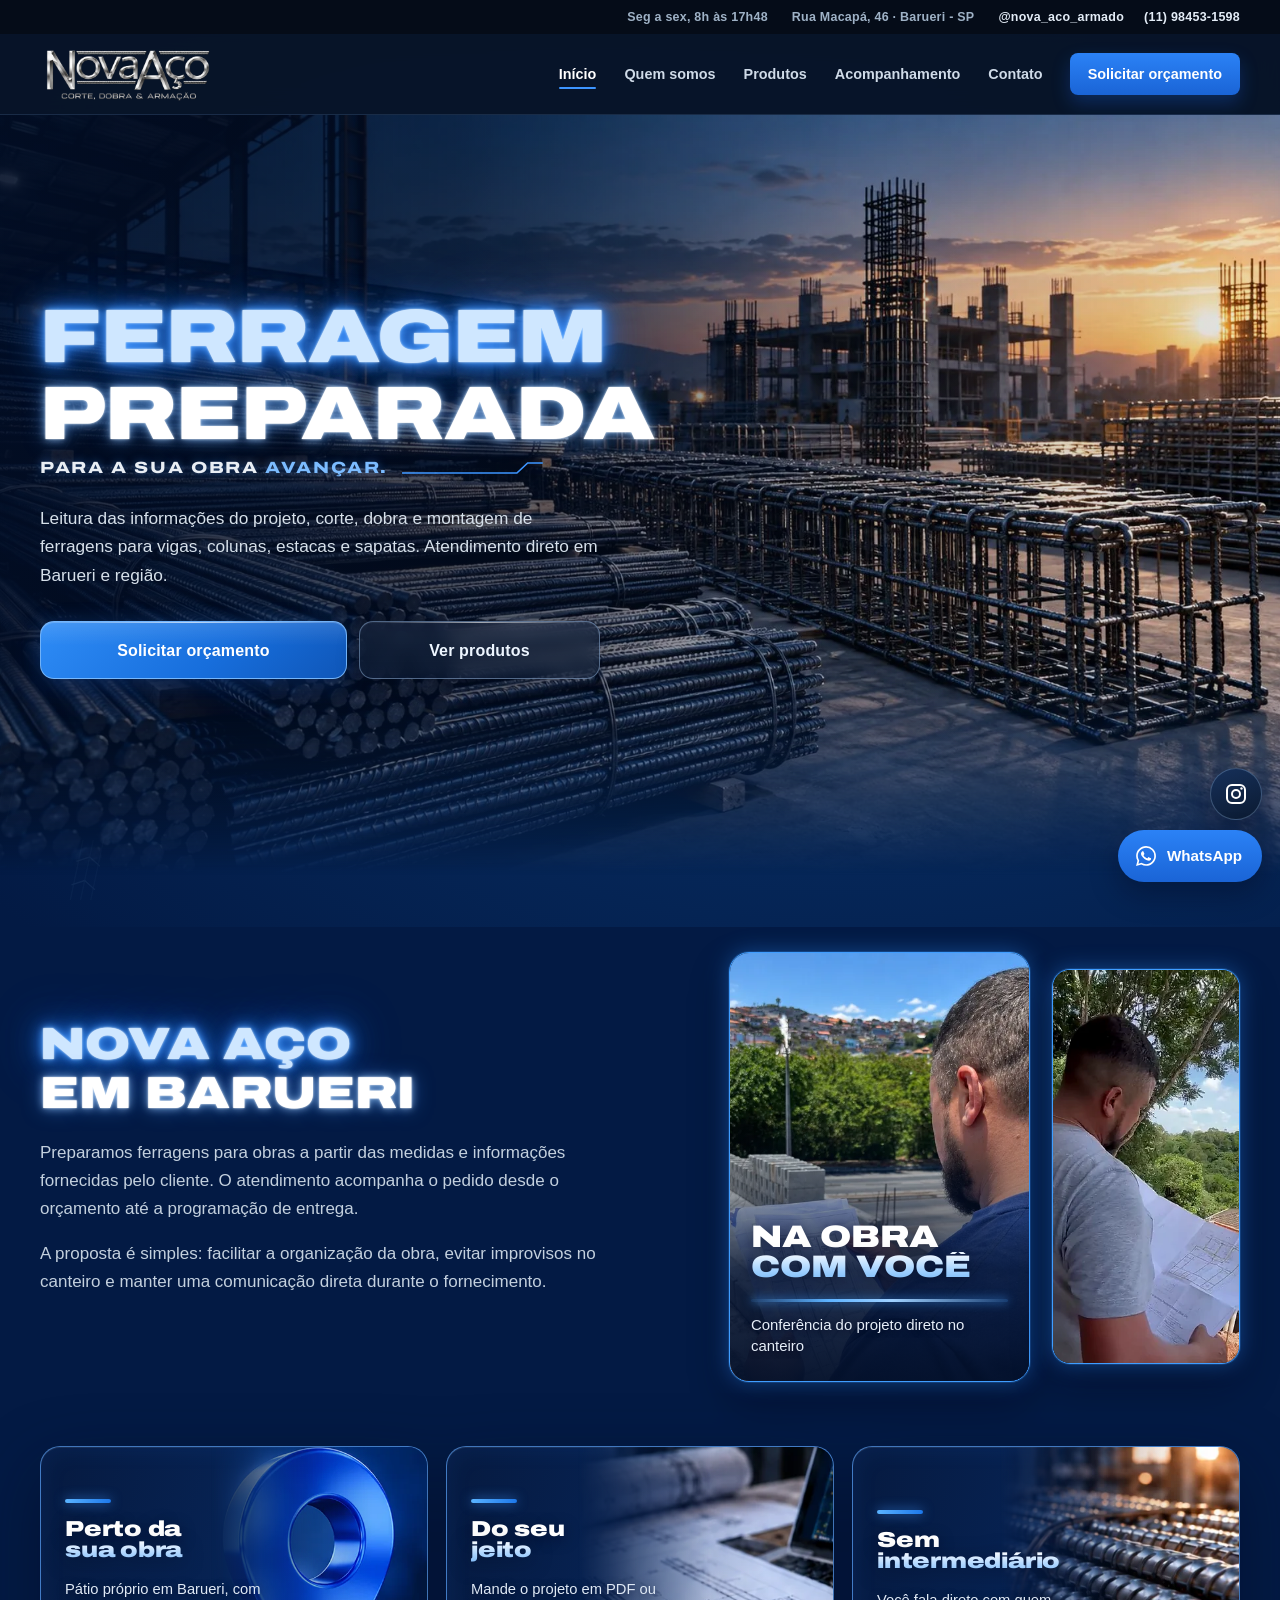
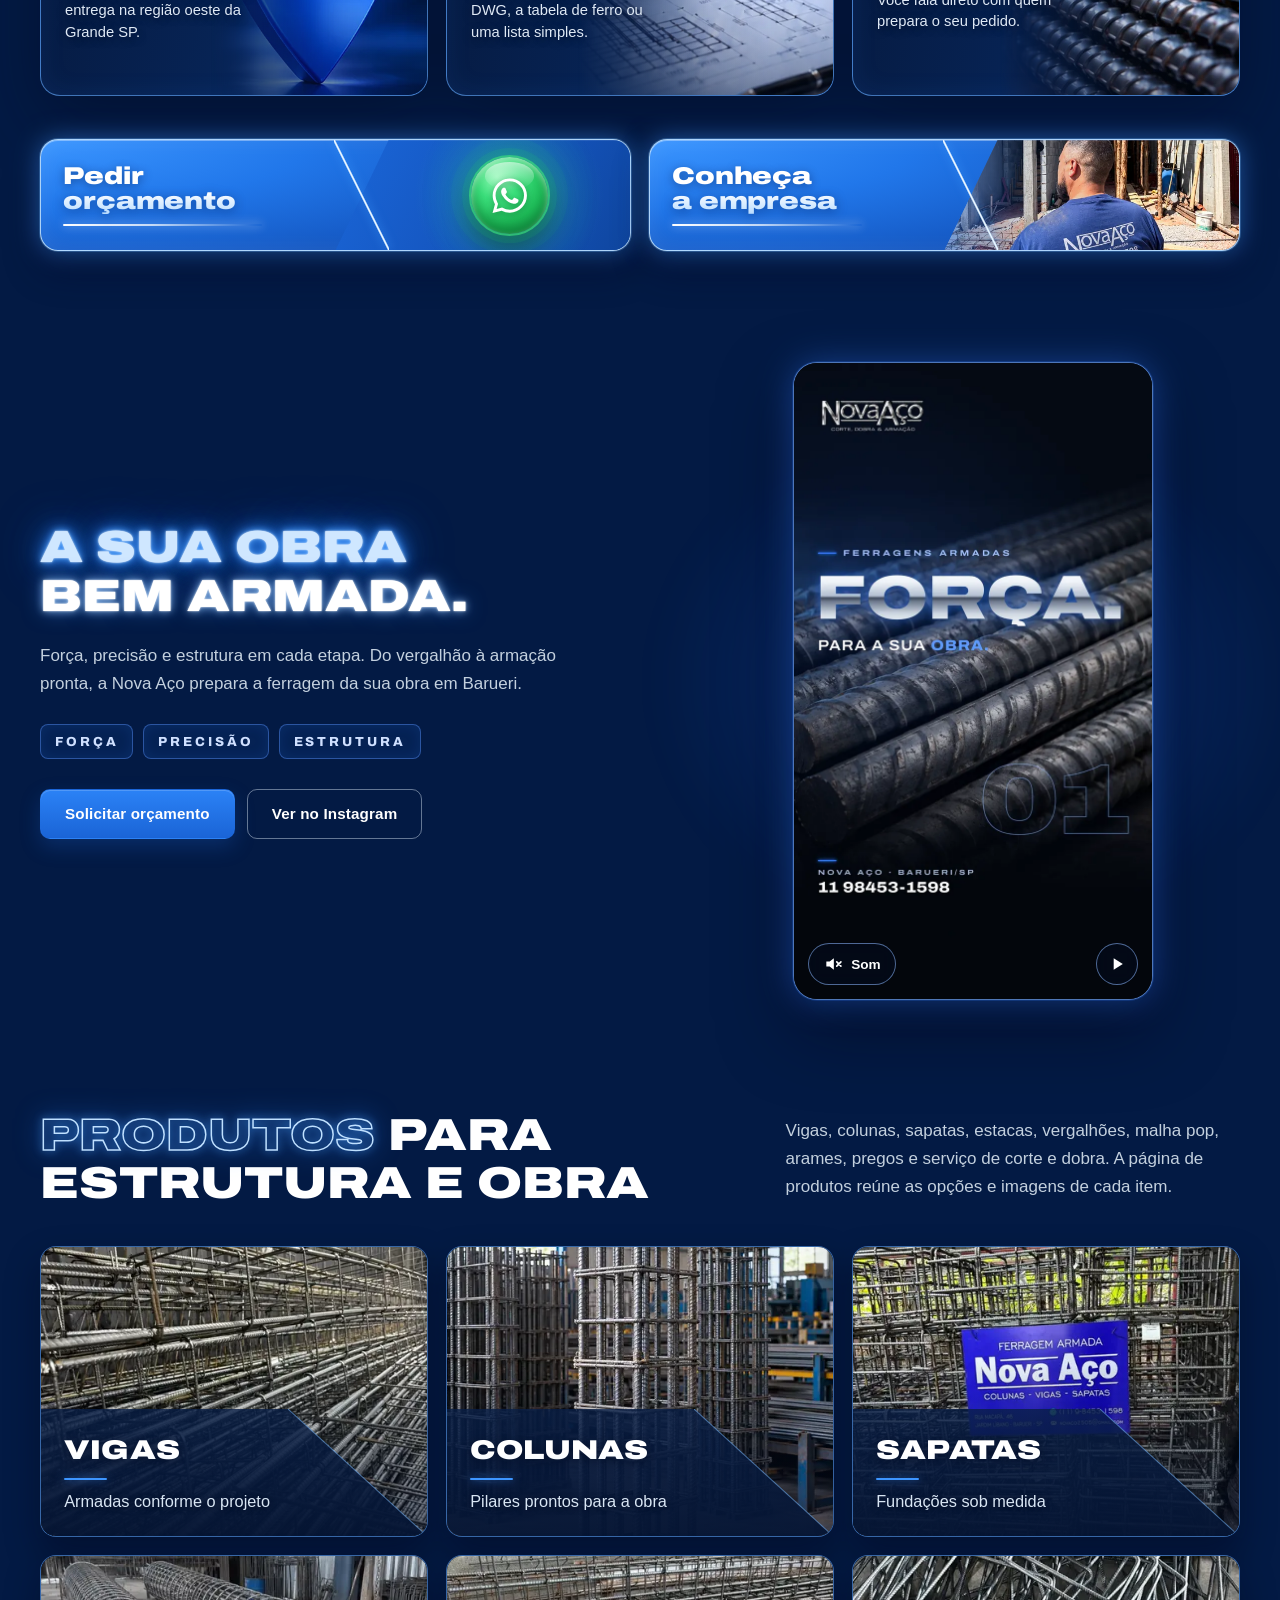
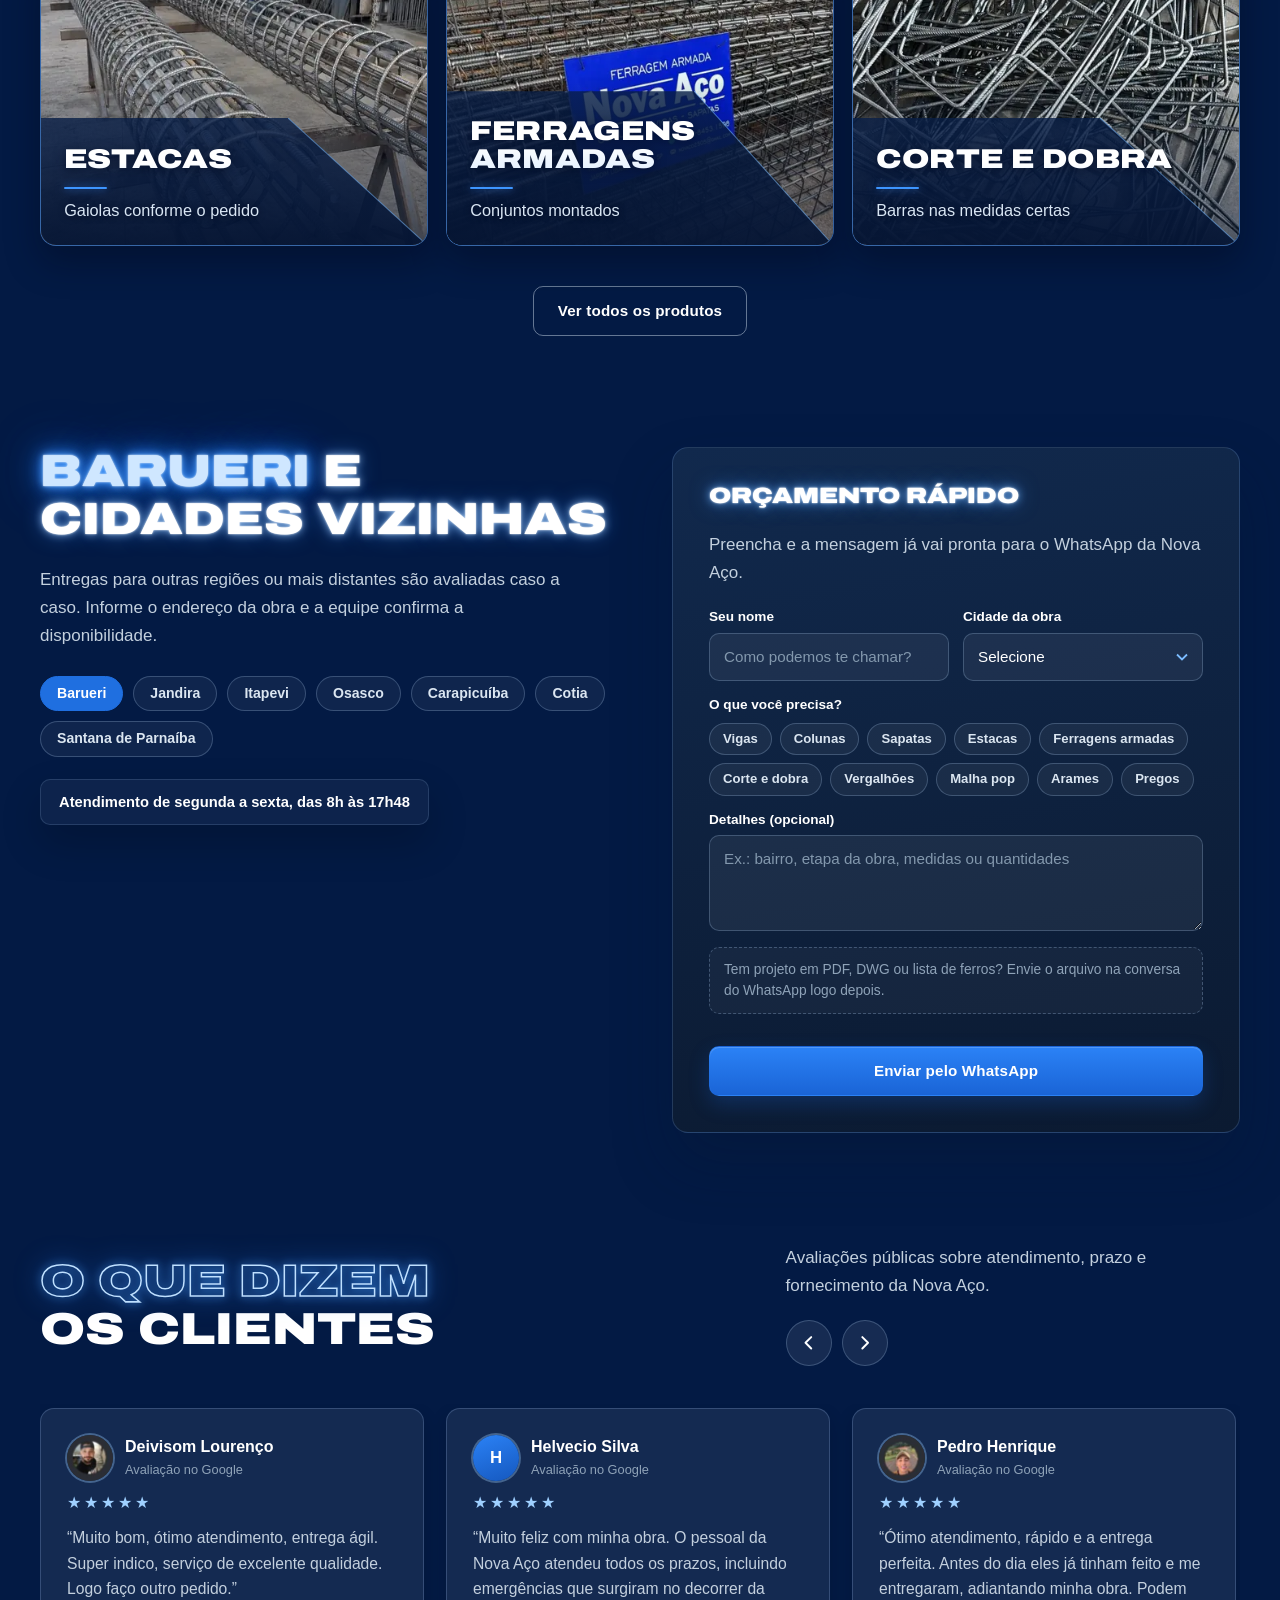
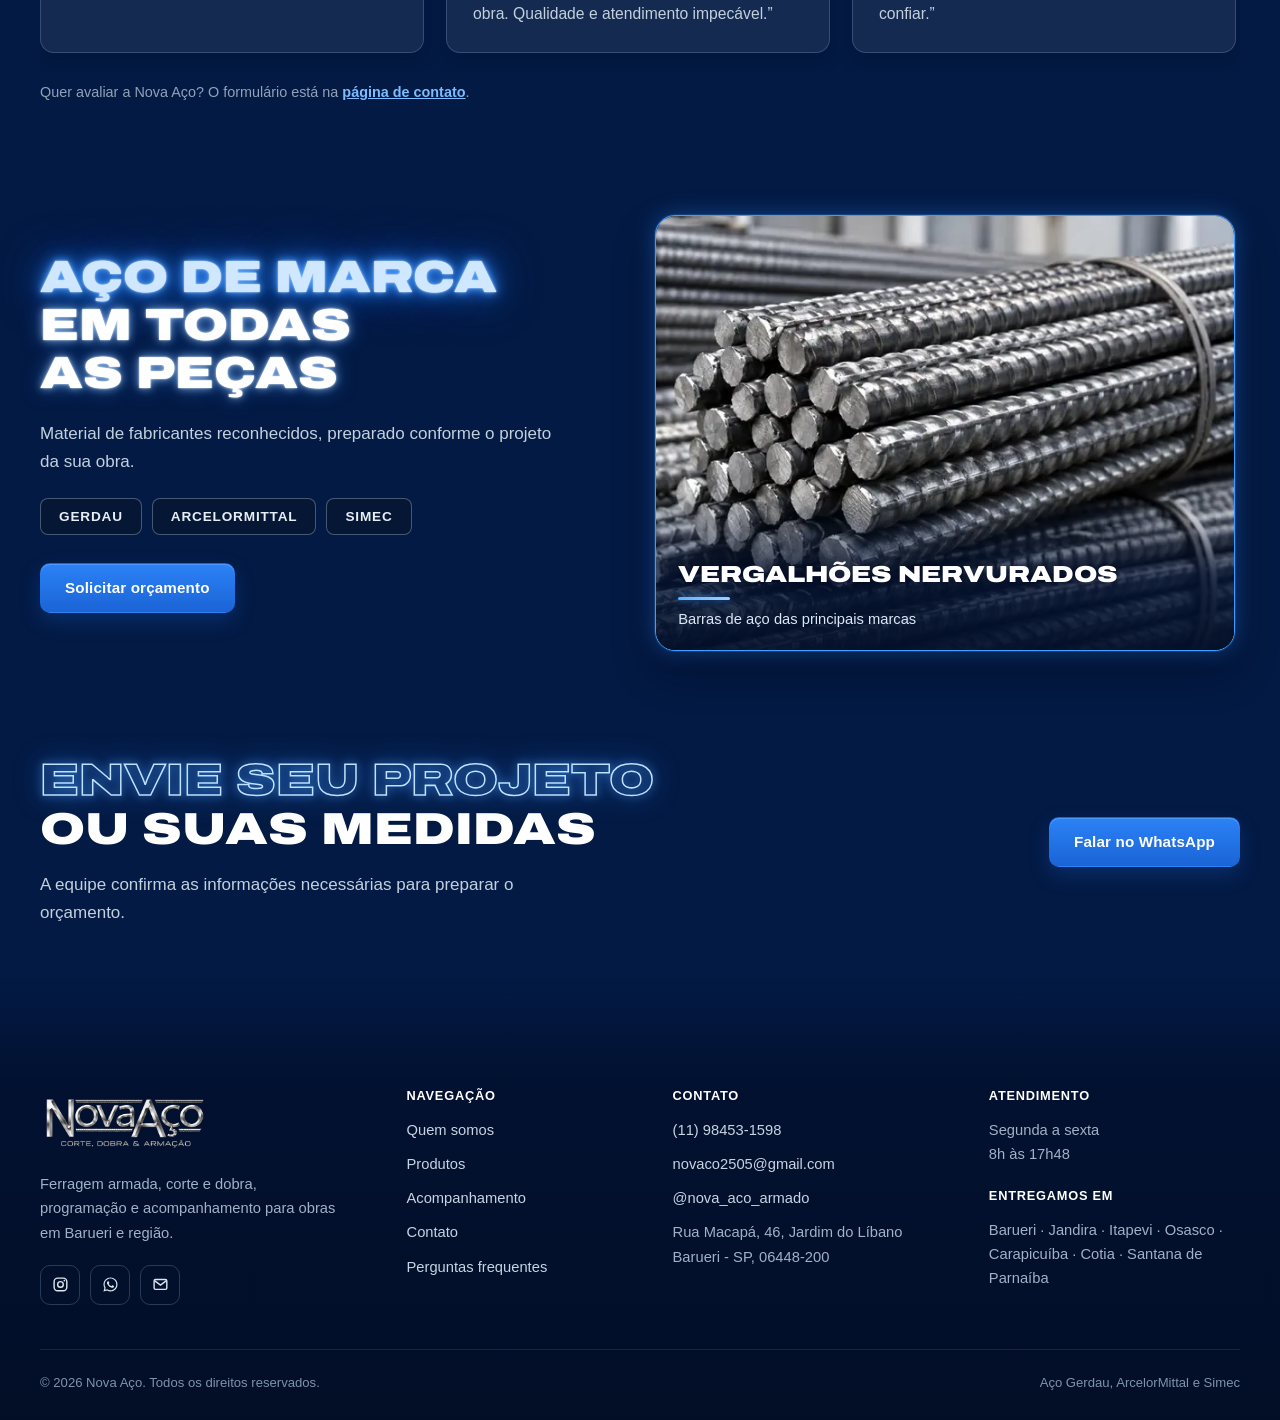
==== commit 9ded7acb: "Refaz promoção de entrada com foto real, janela responsiva e preço em destaque" ====
--- a/index.html
+++ b/index.html
@@ -33,29 +33,55 @@
 <link rel="icon" type="image/png" sizes="192x192" href="/assets/favicon-nova-aco.png?v=20261002">
 <link rel="icon" type="image/png" sizes="192x192" href="/assets/img/favicon-192.png?v=20261002">
 <link rel="apple-touch-icon" href="/assets/favicon-nova-aco.png?v=20261002">
+<link rel="preload" as="image" href="/assets/img/oferta-ferragens-reais.webp" fetchpriority="high">
 <link rel="preload" as="image" href="/assets/img/logo-nova-aco.webp">
 <link rel="preload" as="image" type="image/webp" href="/assets/img/capa-patio.webp" imagesrcset="/assets/img/capa-patio-sm.webp 1000w, /assets/img/capa-patio.webp 1672w" imagesizes="100vw">
 <link rel="stylesheet" href="/assets/site.css?v=20261021-video">
 <script>document.documentElement.classList.add('js');(function(){function f(){if(!window.NA_READY)document.documentElement.classList.add('no-reveal')}document.addEventListener('DOMContentLoaded',f);setTimeout(f,8000)})()</script>
 <script type="application/ld+json">{"@context": "https://schema.org", "@type": "LocalBusiness", "name": "Nova Aço", "url": "https://novaacoarmado.com.br/", "image": "https://novaacoarmado.com.br/assets/capa-nova-aco.png", "logo": "https://novaacoarmado.com.br/assets/img/logo-nova-aco.png", "telephone": "+5511984531598", "email": "novaco2505@gmail.com", "address": {"@type": "PostalAddress", "streetAddress": "Rua Macapá, 46 - Jardim do Líbano", "addressLocality": "Barueri", "addressRegion": "SP", "postalCode": "06448-200", "addressCountry": "BR"}, "openingHoursSpecification": [{"@type": "OpeningHoursSpecification", "dayOfWeek": ["Monday", "Tuesday", "Wednesday", "Thursday", "Friday"], "opens": "08:00", "closes": "17:48"}], "areaServed": ["Barueri", "Jandira", "Itapevi", "Osasco", "Carapicuíba", "Cotia", "Santana de Parnaíba"], "sameAs": ["https://www.instagram.com/nova_aco_armado/"], "brand": [{"@type": "Brand", "name": "Gerdau"}, {"@type": "Brand", "name": "ArcelorMittal"}, {"@type": "Brand", "name": "Simec"}]}</script>
 <style id="nova-promo-styles">
-.na-promo[hidden]{display:none!important}
-.na-promo{padding:24px 0 0;color:#d9e5f2}
-.na-promo-grid{display:grid;grid-template-columns:220px minmax(0,1fr) 260px;align-items:center;gap:30px;overflow:hidden;background:#081d3d;border:1px solid #4778ab;border-radius:16px}
-.na-promo-photo{width:100%;height:100%;min-height:300px;object-fit:cover;object-position:center}
-.na-promo-copy{padding:28px 0;min-width:0}
-.na-promo-label{display:block;margin-bottom:12px;font:800 .78rem/1.3 var(--ui);letter-spacing:.15em;color:#9fd0ff}
-.na-promo h2{font:900 clamp(1.7rem,2.6vw,2.2rem)/1.12 var(--head);color:#edf2f8;text-transform:uppercase;margin:0 0 14px}
-.na-promo-spec{font-size:1rem;line-height:1.55;margin:0}
-.na-promo-pricebox{padding:28px 28px 28px 0}
-.na-promo-price{display:flex;align-items:baseline;gap:7px;white-space:nowrap;color:#edf2f8;font-weight:900;line-height:1;font-variant-numeric:lining-nums tabular-nums}
-.na-promo-price span{font-size:1.3rem}
-.na-promo-price strong{font-size:clamp(3.4rem,5vw,4rem);letter-spacing:-.05em}
-.na-promo-unit{display:block;font-size:.9rem;color:#b8cce2;margin:6px 0 18px}
-.na-promo .btn{width:100%;padding:12px;min-height:50px}
-.na-promo-terms{font-size:.8rem;line-height:1.55;margin:12px 0 0;color:#b8cce2}
-@media(max-width:1000px){.na-promo-grid{grid-template-columns:160px minmax(0,1fr) 230px;gap:22px}.na-promo-pricebox{padding-right:22px}}
-@media(max-width:740px){.na-promo-grid{grid-template-columns:minmax(0,1fr);gap:0}.na-promo-photo{height:180px;min-height:0;object-position:center 42%}.na-promo-copy{padding:24px 24px 0}.na-promo-pricebox{padding:22px 24px 24px}.na-promo h2{font-size:1.8rem}.na-promo-price strong{font-size:4rem}.na-promo .btn{max-width:360px}.na-promo-terms{max-width:36ch}}
+html.na-promo-open{overflow:hidden}
+.na-promo{width:min(1000px,calc(100% - 48px));max-width:1000px;max-height:calc(100dvh - 48px);margin:auto;padding:0;border:1px solid #a9b8c9;border-radius:18px;background:#e9edf3;color:#102444;box-shadow:0 24px 100px #0008;overflow:auto;overscroll-behavior:contain}
+.na-promo::backdrop{background:rgba(2,10,24,.82)}
+.na-promo[open]{animation:na-offer-in .22s ease-out}
+.na-promo-layout{display:grid;grid-template-columns:44% minmax(0,1fr);min-height:600px}
+.na-promo-visual{position:relative;min-width:0;background:#142337}
+.na-promo-photo{position:absolute;inset:0;display:block;width:100%;height:100%;object-fit:cover;object-position:50% 60%}
+.na-promo-copy{position:relative;display:flex;flex-direction:column;justify-content:center;min-width:0;padding:48px}
+.na-promo-close{position:absolute;z-index:2;top:14px;right:14px;display:grid;place-items:center;width:36px;height:36px;padding:0;border:0;border-radius:50%;background:#0b2143;color:#edf3fa;font:400 28px/1 Arial,sans-serif;cursor:pointer}
+.na-promo-close:hover{background:#185ab0}
+.na-promo-close:focus-visible,.na-promo-cta:focus-visible{outline:3px solid #2673d5;outline-offset:4px}
+.na-promo-label{align-self:flex-start;margin:0 0 20px;padding:7px 10px;border-radius:4px;background:#102c59;color:#e8f1ff;font:800 .7rem/1.2 var(--ui);letter-spacing:.13em}
+.na-promo h2{margin:0 0 16px;color:#102444;font:900 clamp(2rem,3.7vw,2.7rem)/1.04 var(--head);text-transform:uppercase;letter-spacing:-.025em}
+.na-promo-spec{margin:0;color:#41516a;font:400 1rem/1.6 var(--ui)}
+.na-promo-spec strong{color:#102444;font-weight:700}
+.na-promo-price{display:flex;align-items:baseline;gap:9px;white-space:nowrap;margin:22px 0 2px;color:#0c2b5b;font-family:var(--ui);line-height:1;font-variant-numeric:lining-nums tabular-nums}
+.na-promo-price span{font-size:1.5rem;font-weight:700}
+.na-promo-price strong{font-size:clamp(4.6rem,8vw,6.2rem);letter-spacing:-.065em;font-weight:800}
+.na-promo-unit{display:block;margin-bottom:24px;color:#41516a;font:600 .9rem/1.4 var(--ui)}
+.na-promo .na-promo-cta{display:flex;align-items:center;justify-content:center;min-height:54px;width:100%;padding:14px 16px;border:0;border-radius:8px;background:#145dbd;color:#f0f5fb;font:700 1rem/1.3 var(--ui);text-align:center;transition:background .2s}
+.na-promo .na-promo-cta:hover{background:#0c458f}
+.na-promo-terms{margin:14px 0 0;color:#4d5c72;font:400 .8rem/1.6 var(--ui)}
+#na-promo-reopen[hidden]{display:none!important}
+@keyframes na-offer-in{from{opacity:0;transform:translateY(12px)}to{opacity:1;transform:translateY(0)}}
+@media(max-width:740px){
+ .na-promo{width:calc(100% - 24px);max-height:calc(100dvh - 24px);border-radius:14px}
+ .na-promo-layout{grid-template-columns:minmax(0,1fr);min-height:0}
+ .na-promo-visual{height:clamp(130px,22dvh,195px)}
+ .na-promo-photo{object-position:50% 66%}
+ .na-promo-copy{padding:22px 24px 24px}
+ .na-promo-label{font-size:.65rem;margin-bottom:14px}
+ .na-promo h2{font-size:2rem;line-height:1.02;margin-bottom:12px}
+ .na-promo h2 br{display:none}
+ .na-promo-spec{font-size:.92rem;line-height:1.5}
+ .na-promo-price{margin-top:16px}
+ .na-promo-price strong{font-size:4.6rem}
+ .na-promo-price span{font-size:1.25rem}
+ .na-promo-unit{font-size:.82rem;margin-bottom:18px}
+ .na-promo .na-promo-cta{min-height:50px}
+ .na-promo-terms{font-size:.76rem;line-height:1.5;margin-top:12px}
+}
+@media(prefers-reduced-motion:reduce){.na-promo[open]{animation:none}}
 </style>
 </head><body class="home-page">
 <a class="skip-link" href="#conteudo">Pular para o conteúdo</a>
@@ -80,43 +106,11 @@
     <div class="container hero-content">
       <h1 class="tt tt-hero tt-led" aria-label="Ferragem preparada para a sua obra avançar."><span class="tl tb" data-t="Ferragem"><span class="f">Ferragem</span></span> <span class="tl ts" data-t="preparada"><span class="f">preparada</span></span> <span class="tt-sub"><span>para a sua obra <b>avançar.</b></span><svg class="kline" viewBox="0 0 240 20" preserveAspectRatio="none" aria-hidden="true"><polyline points="0,17 196,17 214,3 240,3"/></svg></span></h1>
       <p class="hero-text">Leitura das informações do projeto, corte, dobra e montagem de ferragens para vigas, colunas, estacas e sapatas. Atendimento direto em Barueri e região.</p>
-      <div class="actions"><a class="btn btn-accent" href="https://wa.me/5511984531598?text=Ol%C3%A1%20Nova%20A%C3%A7o%21%20Gostaria%20de%20solicitar%20um%20or%C3%A7amento." target="_blank" rel="noopener">Solicitar orçamento</a><a class="btn btn-ghost" href="/produtos/">Ver produtos</a></div>
-    </div>
-  </section>
-
-  <section class="na-promo" id="oferta-relampago" aria-labelledby="na-promo-title" hidden>
-    <div class="container">
-      <div class="na-promo-grid">
-        <img class="na-promo-photo" src="/assets/img/produto-colunas-catalogo.webp" alt="Ferragens armadas para colunas da Nova Aço" width="960" height="1200" loading="lazy" decoding="async">
-        <div class="na-promo-copy">
-          <span class="na-promo-label">OFERTA RELÂMPAGO</span>
-          <h2 id="na-promo-title">Colunas e vigas padrão</h2>
-          <p class="na-promo-spec"><strong>4 ferros de 10 mm</strong><br>Estribos de até <strong>12 × 25 cm</strong></p>
-        </div>
-        <div class="na-promo-pricebox">
-          <div class="na-promo-price" aria-label="22 reais e 90 centavos"><span>R$</span><strong>22,90</strong></div>
-          <span class="na-promo-unit">por metro linear</span>
-          <a class="btn btn-accent" href="https://wa.me/5511984531598?text=Ol%C3%A1%2C%20Nova%20A%C3%A7o!%20Quero%20aproveitar%20a%20promo%C3%A7%C3%A3o%20de%20colunas%20e%20vigas%20por%20R%24%2022%2C90%20por%20metro%20linear%2C%20com%204%20ferros%20de%2010%20mm%20e%20estribos%20at%C3%A9%2012%20%C3%97%2025%20cm." target="_blank" rel="noopener">Aproveitar no WhatsApp</a>
-          <p class="na-promo-terms">Pagamento à vista.<br>Promoção válida até <time datetime="2026-10-31">31/10/2026</time>.</p>
-        </div>
-      </div>
-    </div>
-  </section>
-  <script id="nova-promo-expiry">
-  (function(){
-    var promo=document.getElementById('oferta-relampago');
-    var expires=Date.parse('2026-11-01T00:00:00-03:00');
-    function refresh(){promo.hidden=Date.now()>=expires;}
-    refresh();
-    var timer=setInterval(function(){refresh();if(promo.hidden)clearInterval(timer);},60000);
-    document.addEventListener('visibilitychange',refresh);
-    promo.querySelector('a').addEventListener('click',function(event){
-      refresh();if(promo.hidden)event.preventDefault();
-    });
-  })();
-  </script>
-
-  <section class="section tone-dark tone-alt" id="sobre">
+      <div class="actions"><a class="btn btn-accent" href="https://wa.me/5511984531598?text=Ol%C3%A1%20Nova%20A%C3%A7o%21%20Gostaria%20de%20solicitar%20um%20or%C3%A7amento." target="_blank" rel="noopener">Solicitar orçamento</a><a class="btn btn-ghost" href="/produtos/">Ver produtos</a><button class="btn btn-ghost" id="na-promo-reopen" type="button" hidden>Oferta R$ 22,90/m</button></div>
+    </div>
+  </section>
+
+<section class="section tone-dark tone-alt" id="sobre">
     <div class="container about-home">
       <div class="about-copy"><h2 class="tt tt-led reveal" aria-label="Nova Aço em Barueri"><span class="tl tb" data-t="Nova Aço"><span class="f">Nova Aço</span></span> <span class="tl ts" data-t="em Barueri"><span class="f">em Barueri</span></span></h2><p class="reveal">Preparamos ferragens para obras a partir das medidas e informações fornecidas pelo cliente. O atendimento acompanha o pedido desde o orçamento até a programação de entrega.</p><p class="reveal">A proposta é simples: facilitar a organização da obra, evitar improvisos no canteiro e manter uma comunicação direta durante o fornecimento.</p>
       </div>
@@ -244,5 +238,49 @@
   </div>
 </footer>
 <div class="fab-stack"><a class="fab fab-ig" href="https://www.instagram.com/nova_aco_armado/" target="_blank" rel="noopener" aria-label="Instagram da Nova Aço"><svg viewBox="0 0 24 24" aria-hidden="true" class="ico"><rect x="3" y="3" width="18" height="18" rx="5" fill="none" stroke="currentColor" stroke-width="2"/><circle cx="12" cy="12" r="4" fill="none" stroke="currentColor" stroke-width="2"/><circle cx="17.5" cy="6.5" r="1.2" fill="currentColor"/></svg></a><a class="fab fab-wa" href="https://wa.me/5511984531598?text=Ol%C3%A1%20Nova%20A%C3%A7o%21%20Gostaria%20de%20solicitar%20um%20or%C3%A7amento." target="_blank" rel="noopener" aria-label="Falar com a Nova Aço no WhatsApp"><svg viewBox="0 0 24 24" aria-hidden="true" class="ico"><path fill="currentColor" d="M19.05 4.91A9.82 9.82 0 0 0 12.04 2C6.58 2 2.13 6.45 2.13 11.91c0 1.75.46 3.45 1.32 4.95L2.05 22l5.25-1.38a9.9 9.9 0 0 0 4.74 1.21h.01c5.46 0 9.91-4.45 9.91-9.91 0-2.65-1.03-5.14-2.91-7.01Zm-7.01 15.24h-.01a8.2 8.2 0 0 1-4.19-1.15l-.3-.18-3.12.82.83-3.04-.2-.31a8.2 8.2 0 0 1-1.26-4.38c0-4.54 3.7-8.23 8.24-8.23 2.2 0 4.27.86 5.82 2.42a8.18 8.18 0 0 1 2.41 5.82c0 4.54-3.7 8.23-8.22 8.23Zm4.52-6.16c-.25-.12-1.47-.72-1.69-.81-.23-.08-.39-.12-.56.13-.16.24-.64.8-.78.97-.14.16-.29.18-.54.06-.25-.12-1.05-.39-1.99-1.23-.74-.66-1.23-1.47-1.38-1.72-.14-.25-.01-.38.11-.5.11-.11.25-.29.37-.43.13-.15.17-.25.25-.41.08-.17.04-.31-.02-.43-.06-.12-.56-1.34-.76-1.84-.2-.48-.41-.42-.56-.43h-.48c-.17 0-.43.06-.66.31-.22.25-.86.85-.86 2.07 0 1.22.89 2.4 1.01 2.56.12.17 1.75 2.67 4.23 3.74.59.26 1.05.41 1.41.52.59.19 1.13.16 1.56.1.48-.07 1.47-.6 1.67-1.18.21-.58.21-1.07.14-1.18-.06-.1-.22-.16-.47-.28Z"/></svg><span>WhatsApp</span></a></div>
+
+<dialog class="na-promo" id="oferta-relampago" aria-labelledby="na-promo-title" aria-describedby="na-promo-spec na-promo-terms">
+  <button class="na-promo-close" type="button" aria-label="Fechar promoção" autofocus>×</button>
+  <div class="na-promo-layout">
+    <div class="na-promo-visual"><img class="na-promo-photo" src="/assets/img/oferta-ferragens-reais.webp" alt="Ferragens armadas da Nova Aço com etiqueta azul da empresa" width="1080" height="1440" fetchpriority="high" decoding="async"></div>
+    <div class="na-promo-copy">
+      <span class="na-promo-label">OFERTA RELÂMPAGO</span>
+      <h2 id="na-promo-title">Colunas<br> e vigas</h2>
+      <p class="na-promo-spec" id="na-promo-spec"><strong>4 ferros de 10 mm</strong><br>Estribos de até <strong>12 × 25 cm</strong></p>
+      <div class="na-promo-price" aria-label="22 reais e 90 centavos"><span>R$</span><strong>22,90</strong></div>
+      <span class="na-promo-unit">por metro linear</span>
+      <a class="na-promo-cta" href="https://wa.me/5511984531598?text=Ol%C3%A1%2C%20Nova%20A%C3%A7o!%20Quero%20aproveitar%20a%20promo%C3%A7%C3%A3o%20de%20colunas%20e%20vigas%20por%20R%24%2022%2C90%20por%20metro%20linear%2C%20com%204%20ferros%20de%2010%20mm%20e%20estribos%20at%C3%A9%2012%20%C3%97%2025%20cm." target="_blank" rel="noopener">Quero aproveitar a oferta</a>
+      <p class="na-promo-terms" id="na-promo-terms">Pagamento à vista. Válido até <time datetime="2026-10-31">31/10/2026</time>.</p>
+    </div>
+  </div>
+</dialog>
+<script id="nova-promo-expiry">
+(function(){
+  var promo=document.getElementById('oferta-relampago');
+  var reopen=document.getElementById('na-promo-reopen');
+  var expires=Date.parse('2026-11-01T00:00:00-03:00');
+  var timer;
+  function refresh(){
+    var active=Date.now()<expires;
+    reopen.hidden=!active;
+    if(!active){if(promo.open)promo.close();clearInterval(timer);}
+    return active;
+  }
+  function openOffer(){
+    if(!refresh()||promo.open)return;
+    promo.showModal();
+    document.documentElement.classList.add('na-promo-open');
+  }
+  promo.querySelector('.na-promo-close').addEventListener('click',function(){promo.close();});
+  promo.addEventListener('click',function(event){if(event.target===promo)promo.close();});
+  promo.addEventListener('close',function(){document.documentElement.classList.remove('na-promo-open');});
+  promo.querySelector('a').addEventListener('click',function(event){if(!refresh())event.preventDefault();});
+  reopen.addEventListener('click',openOffer);
+  document.addEventListener('visibilitychange',refresh);
+  openOffer();
+  if(refresh())timer=setInterval(refresh,60000);
+})();
+</script>
+
 <script src="/assets/site.js?v=20261021-video" defer></script>
 </body></html>
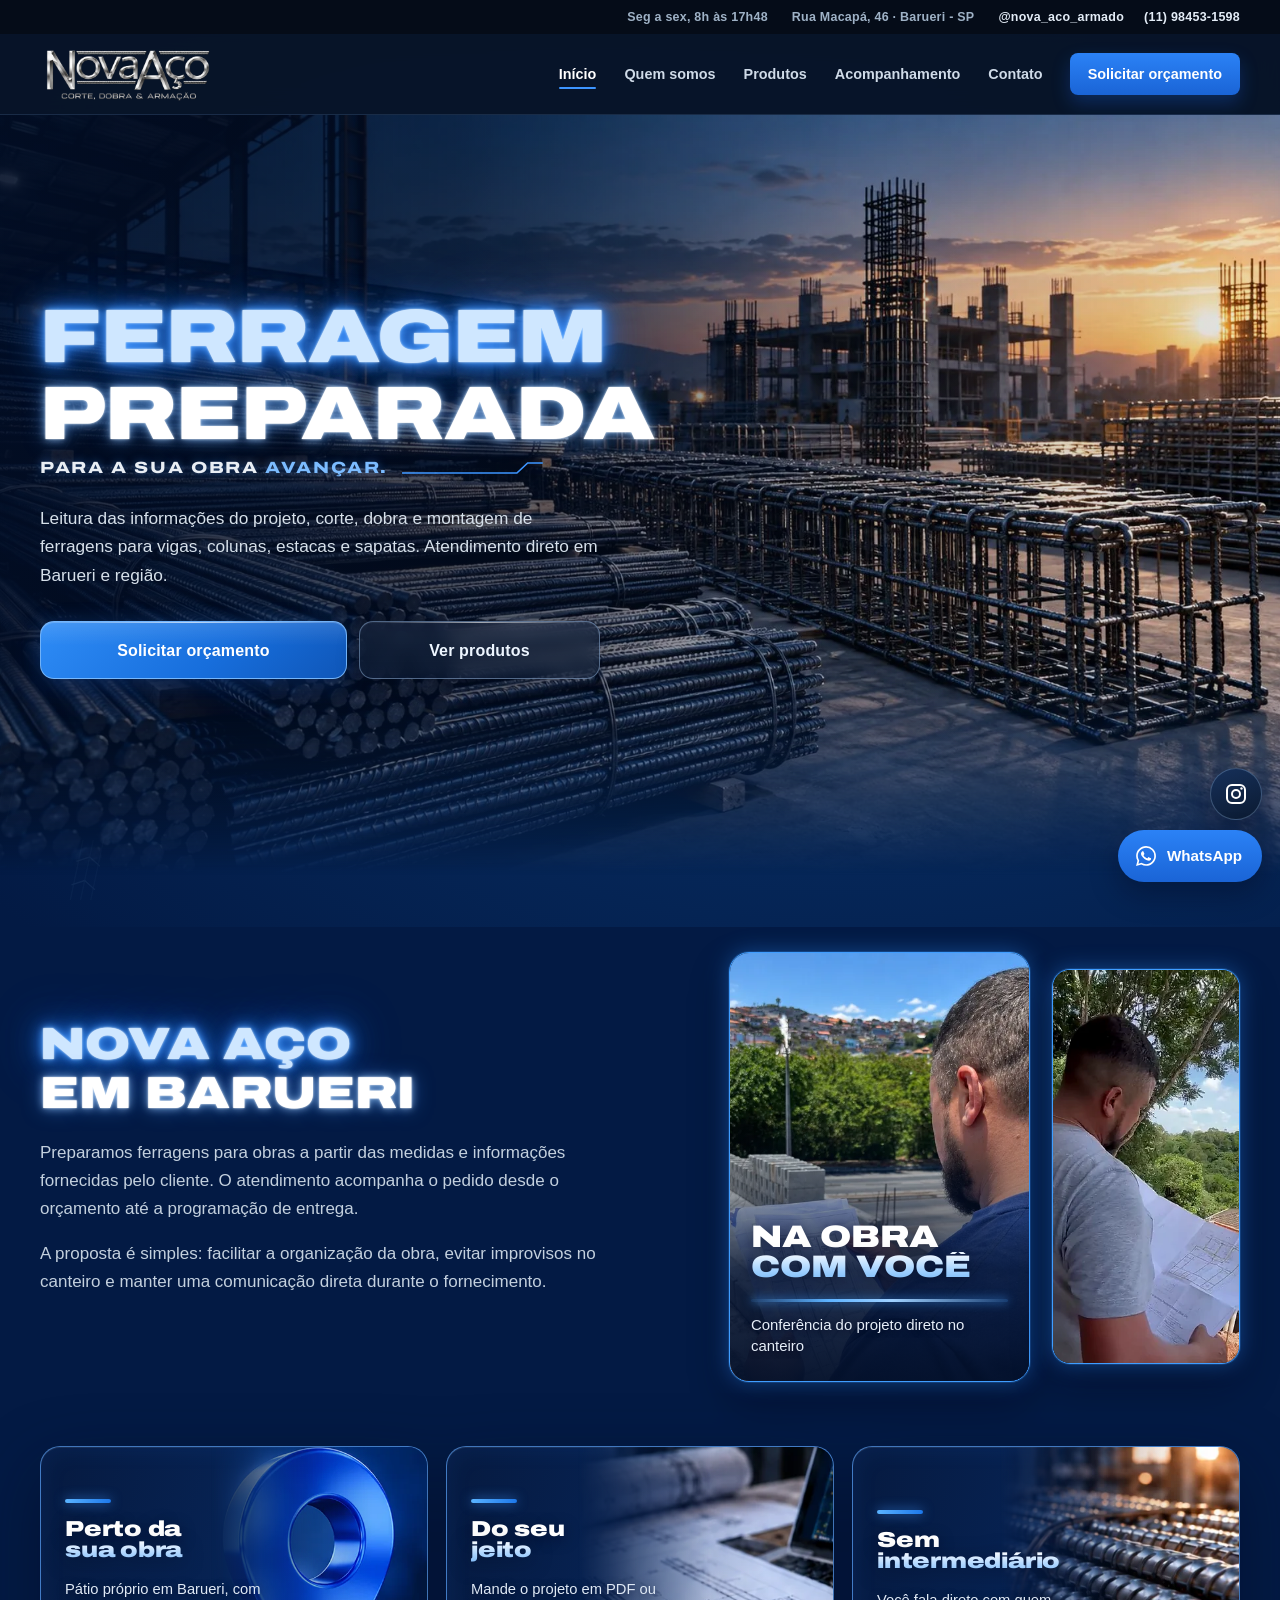
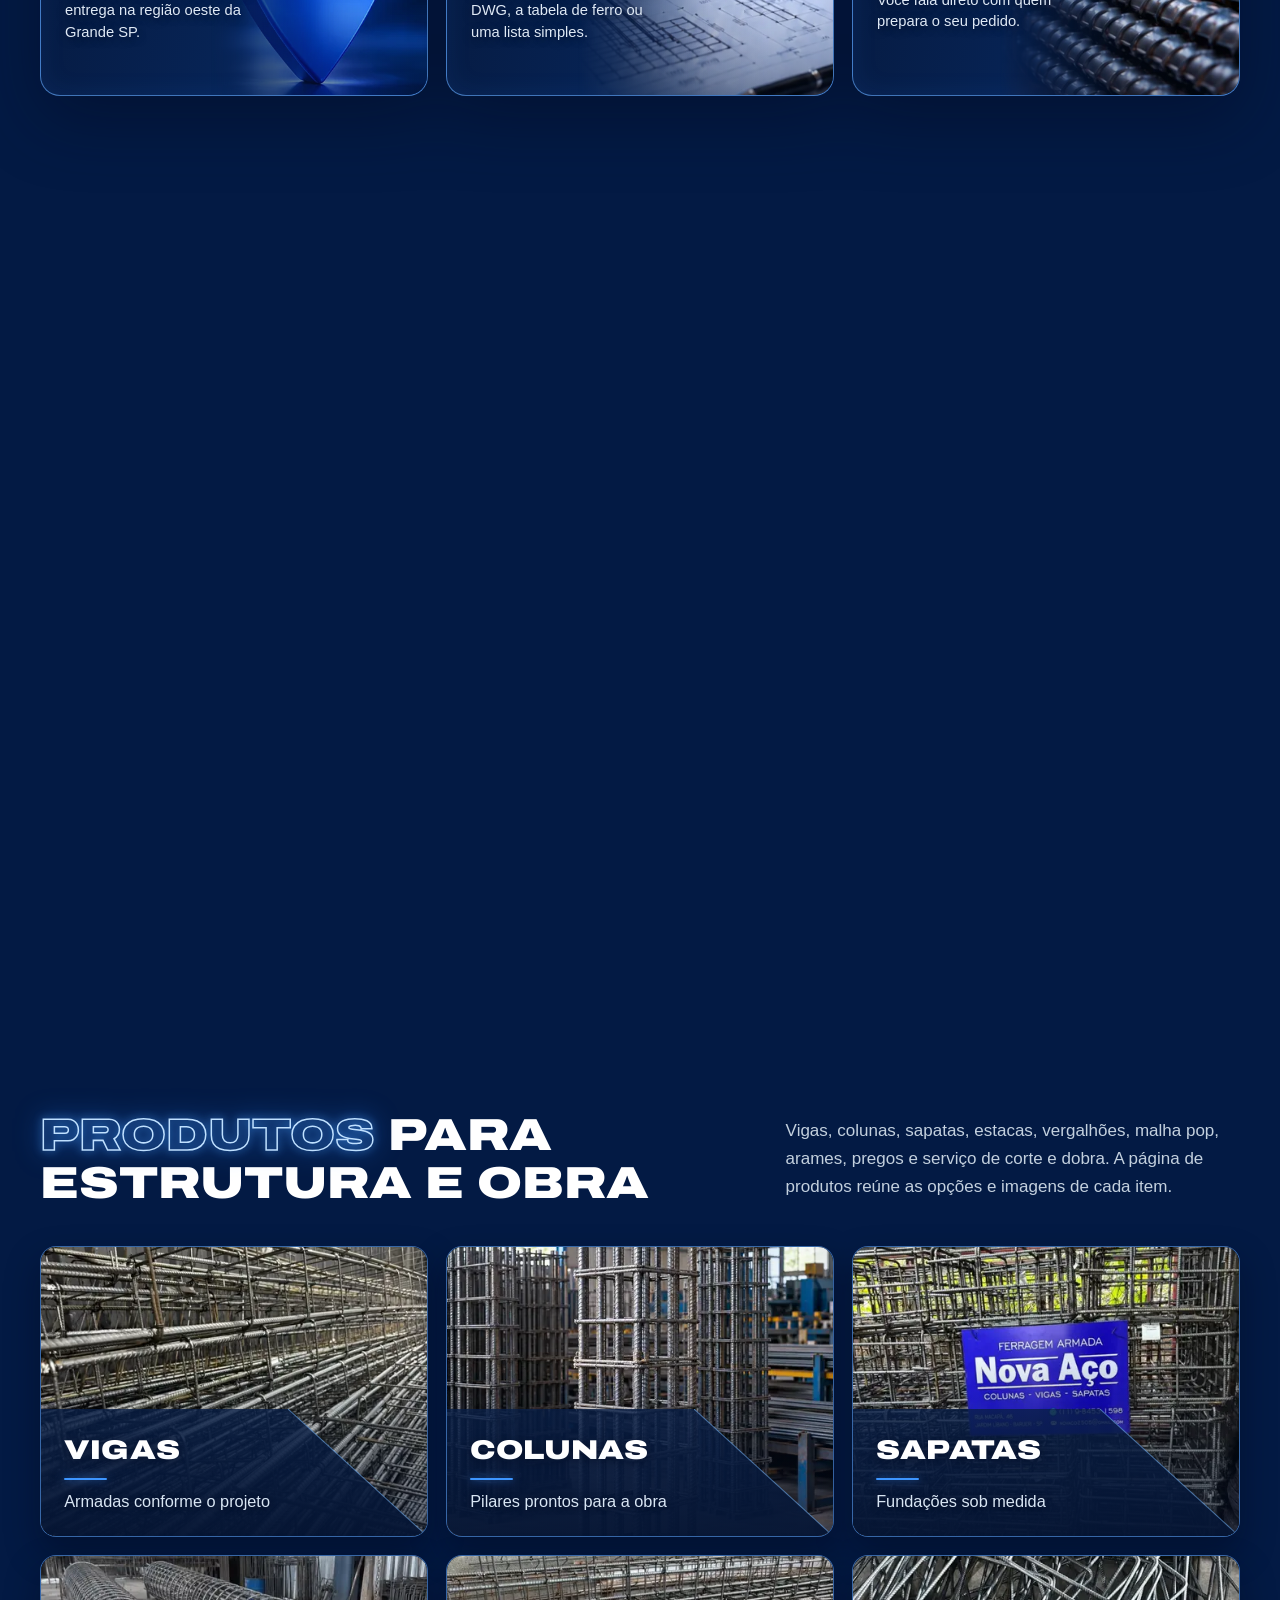
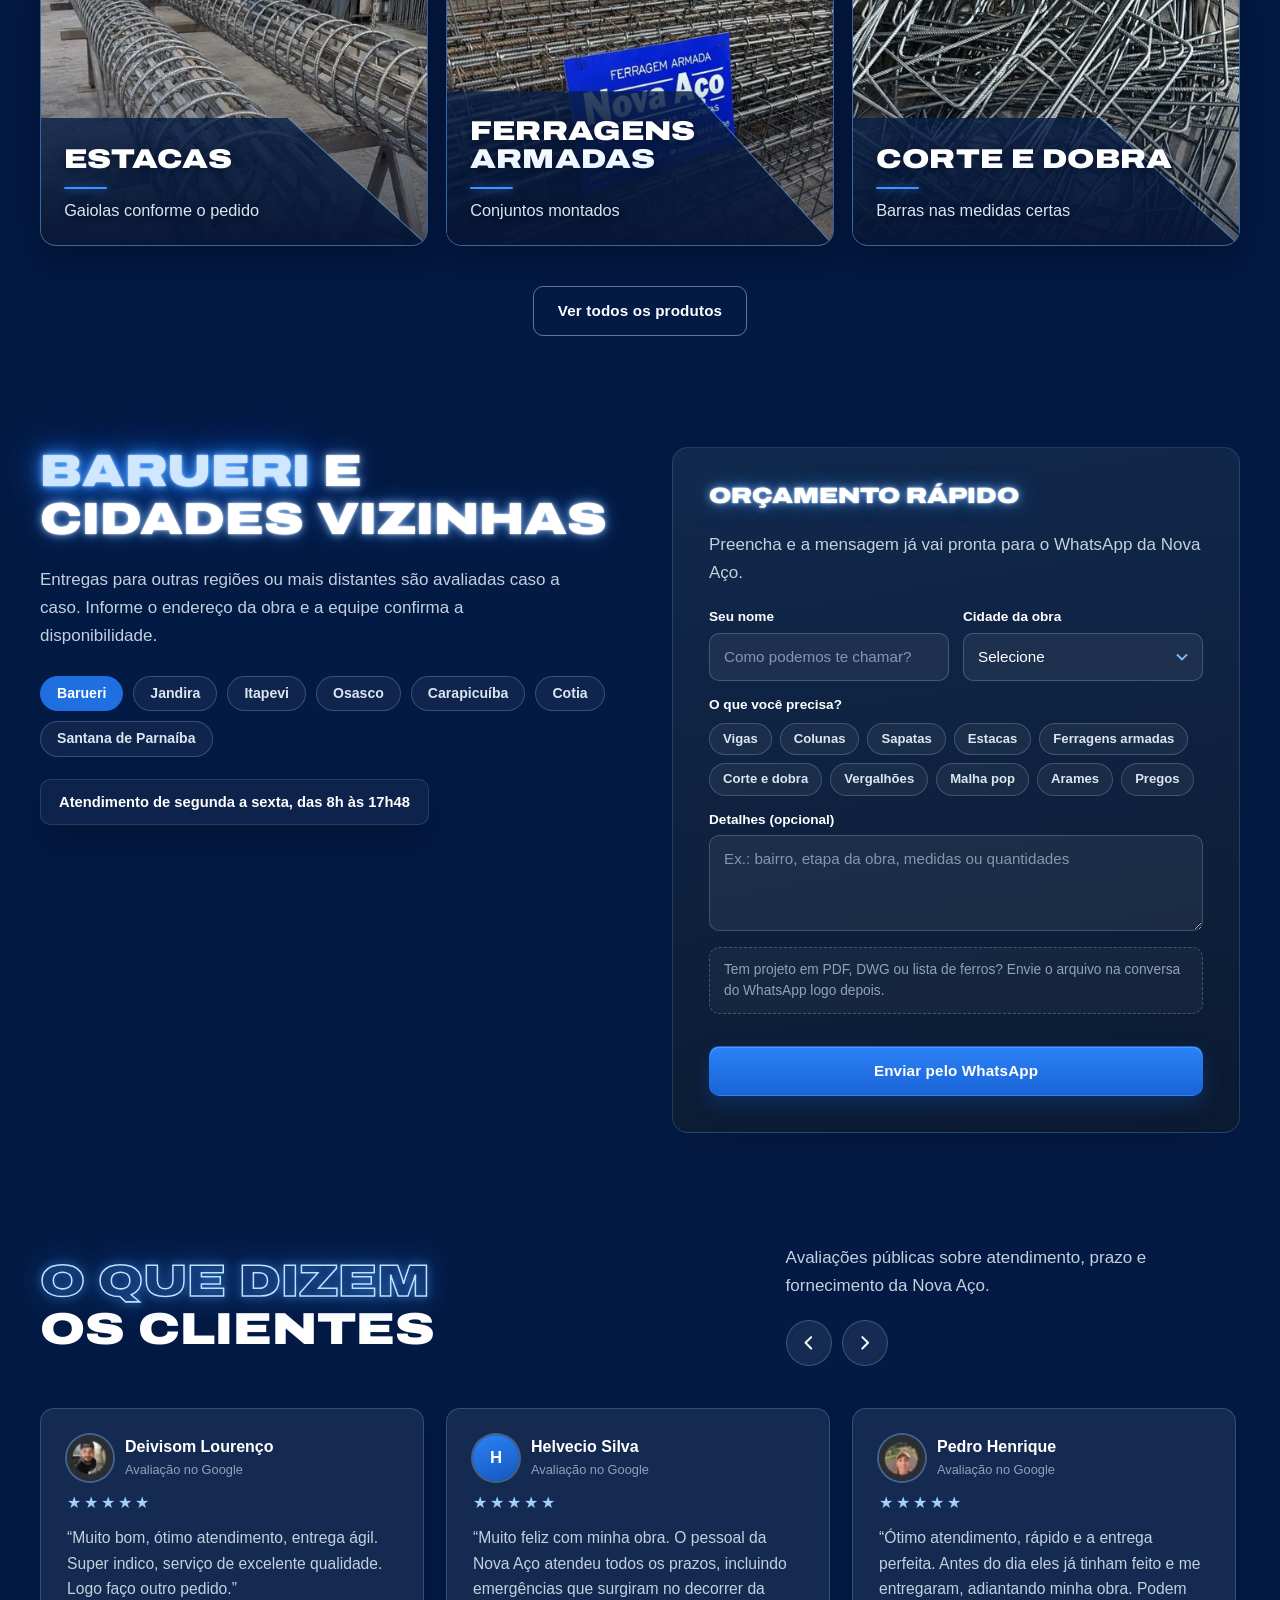
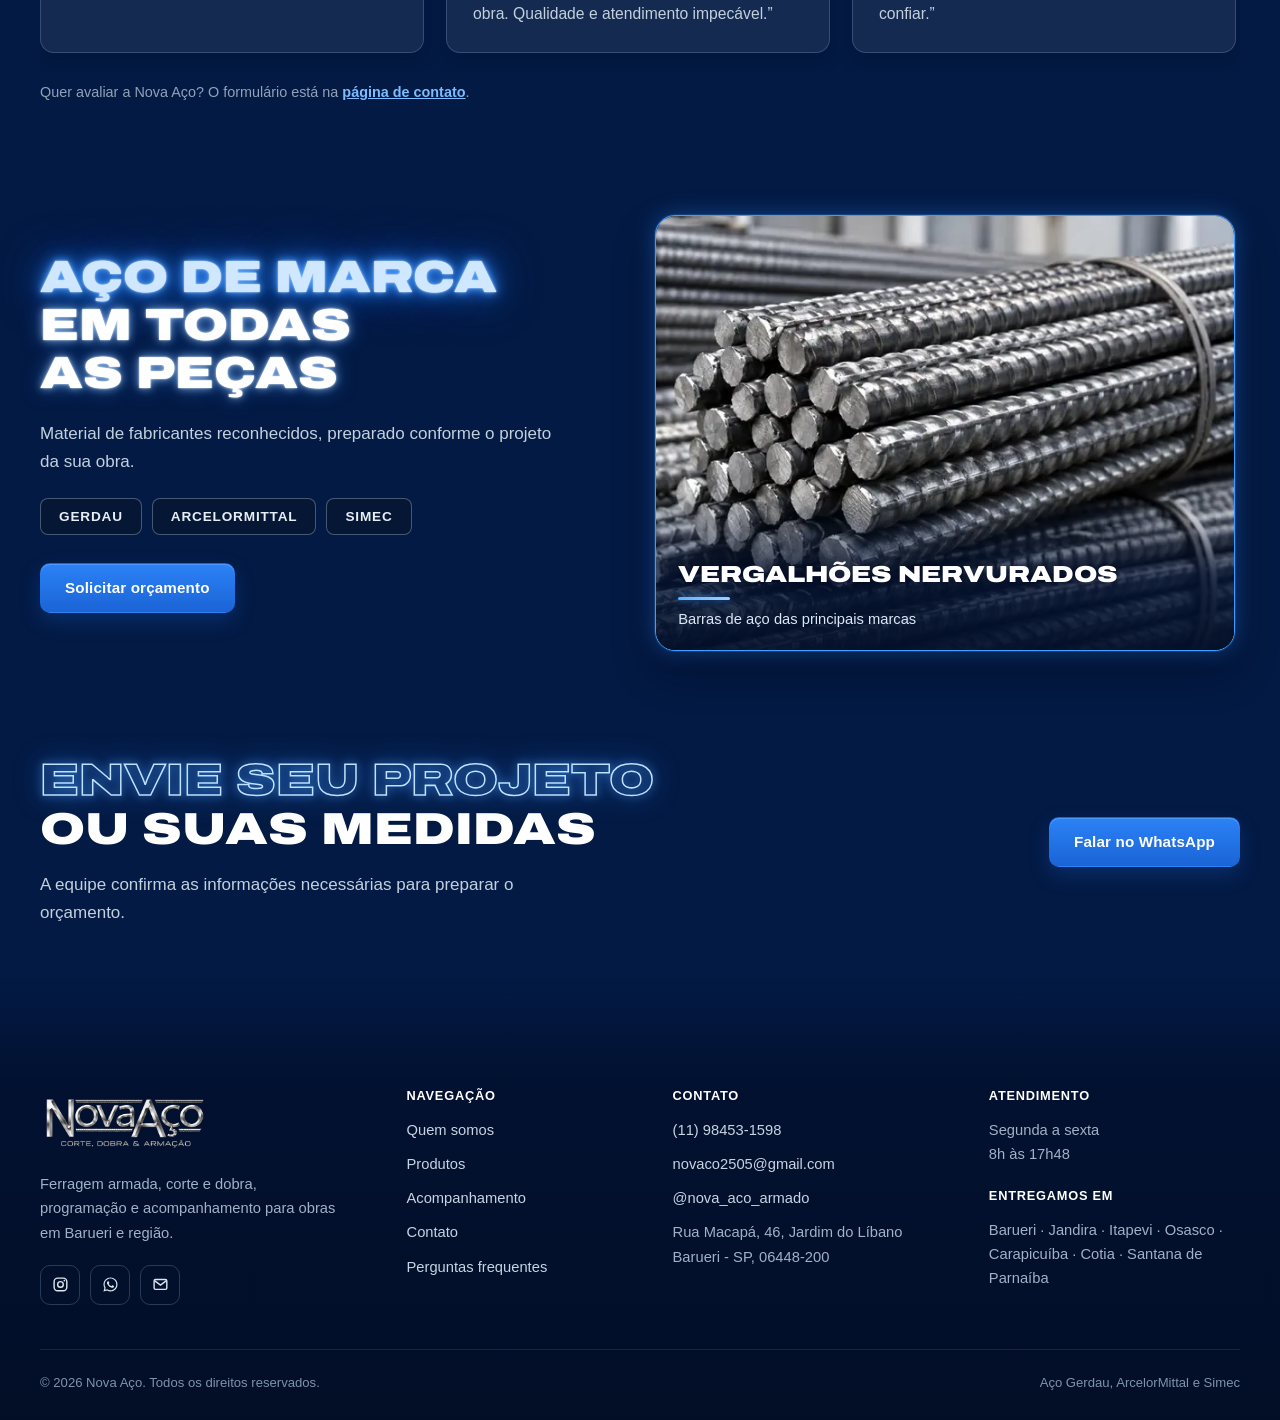
==== commit 1a3ff5b5: "Redesenha oferta com foto em fundo amplo, azul profundo e preço prata" ====
--- a/index.html
+++ b/index.html
@@ -41,46 +41,49 @@
 <script type="application/ld+json">{"@context": "https://schema.org", "@type": "LocalBusiness", "name": "Nova Aço", "url": "https://novaacoarmado.com.br/", "image": "https://novaacoarmado.com.br/assets/capa-nova-aco.png", "logo": "https://novaacoarmado.com.br/assets/img/logo-nova-aco.png", "telephone": "+5511984531598", "email": "novaco2505@gmail.com", "address": {"@type": "PostalAddress", "streetAddress": "Rua Macapá, 46 - Jardim do Líbano", "addressLocality": "Barueri", "addressRegion": "SP", "postalCode": "06448-200", "addressCountry": "BR"}, "openingHoursSpecification": [{"@type": "OpeningHoursSpecification", "dayOfWeek": ["Monday", "Tuesday", "Wednesday", "Thursday", "Friday"], "opens": "08:00", "closes": "17:48"}], "areaServed": ["Barueri", "Jandira", "Itapevi", "Osasco", "Carapicuíba", "Cotia", "Santana de Parnaíba"], "sameAs": ["https://www.instagram.com/nova_aco_armado/"], "brand": [{"@type": "Brand", "name": "Gerdau"}, {"@type": "Brand", "name": "ArcelorMittal"}, {"@type": "Brand", "name": "Simec"}]}</script>
 <style id="nova-promo-styles">
 html.na-promo-open{overflow:hidden}
-.na-promo{width:min(1000px,calc(100% - 48px));max-width:1000px;max-height:calc(100dvh - 48px);margin:auto;padding:0;border:1px solid #a9b8c9;border-radius:18px;background:#e9edf3;color:#102444;box-shadow:0 24px 100px #0008;overflow:auto;overscroll-behavior:contain}
-.na-promo::backdrop{background:rgba(2,10,24,.82)}
-.na-promo[open]{animation:na-offer-in .22s ease-out}
-.na-promo-layout{display:grid;grid-template-columns:44% minmax(0,1fr);min-height:600px}
-.na-promo-visual{position:relative;min-width:0;background:#142337}
-.na-promo-photo{position:absolute;inset:0;display:block;width:100%;height:100%;object-fit:cover;object-position:50% 60%}
-.na-promo-copy{position:relative;display:flex;flex-direction:column;justify-content:center;min-width:0;padding:48px}
-.na-promo-close{position:absolute;z-index:2;top:14px;right:14px;display:grid;place-items:center;width:36px;height:36px;padding:0;border:0;border-radius:50%;background:#0b2143;color:#edf3fa;font:400 28px/1 Arial,sans-serif;cursor:pointer}
-.na-promo-close:hover{background:#185ab0}
-.na-promo-close:focus-visible,.na-promo-cta:focus-visible{outline:3px solid #2673d5;outline-offset:4px}
-.na-promo-label{align-self:flex-start;margin:0 0 20px;padding:7px 10px;border-radius:4px;background:#102c59;color:#e8f1ff;font:800 .7rem/1.2 var(--ui);letter-spacing:.13em}
-.na-promo h2{margin:0 0 16px;color:#102444;font:900 clamp(2rem,3.7vw,2.7rem)/1.04 var(--head);text-transform:uppercase;letter-spacing:-.025em}
-.na-promo-spec{margin:0;color:#41516a;font:400 1rem/1.6 var(--ui)}
-.na-promo-spec strong{color:#102444;font-weight:700}
-.na-promo-price{display:flex;align-items:baseline;gap:9px;white-space:nowrap;margin:22px 0 2px;color:#0c2b5b;font-family:var(--ui);line-height:1;font-variant-numeric:lining-nums tabular-nums}
-.na-promo-price span{font-size:1.5rem;font-weight:700}
-.na-promo-price strong{font-size:clamp(4.6rem,8vw,6.2rem);letter-spacing:-.065em;font-weight:800}
-.na-promo-unit{display:block;margin-bottom:24px;color:#41516a;font:600 .9rem/1.4 var(--ui)}
-.na-promo .na-promo-cta{display:flex;align-items:center;justify-content:center;min-height:54px;width:100%;padding:14px 16px;border:0;border-radius:8px;background:#145dbd;color:#f0f5fb;font:700 1rem/1.3 var(--ui);text-align:center;transition:background .2s}
-.na-promo .na-promo-cta:hover{background:#0c458f}
-.na-promo-terms{margin:14px 0 0;color:#4d5c72;font:400 .8rem/1.6 var(--ui)}
+.na-promo{width:min(900px,calc(100% - 48px));max-width:900px;max-height:calc(100dvh - 40px);margin:auto;padding:0;border:1px solid #6684a4;border-radius:8px;background:#06162d;color:#e4edf6;box-shadow:0 26px 110px #000b;overflow:auto;overscroll-behavior:contain}
+.na-promo::backdrop{background:rgba(1,7,17,.86)}
+.na-promo[open]{animation:na-offer-in .2s ease-out}
+.na-promo-layout{position:relative;min-height:570px;isolation:isolate;overflow:hidden;background:#06162d}
+.na-promo-visual{position:absolute;inset:0;z-index:-1}
+.na-promo-photo{display:block;width:100%;height:100%;object-fit:cover;object-position:70% 65%}
+.na-promo-visual::after{content:"";position:absolute;inset:0;background:linear-gradient(90deg,#06162d 0%,rgba(6,22,45,.96) 32%,rgba(6,22,45,.76) 52%,rgba(6,22,45,.08) 100%)}
+.na-promo-copy{position:relative;display:flex;flex-direction:column;justify-content:center;width:60%;min-height:570px;min-width:0;padding:40px 44px}
+.na-promo-close{position:absolute;z-index:3;top:14px;right:14px;display:grid;place-items:center;width:38px;height:38px;padding:0;border:1px solid #a9bbd3;border-radius:4px;background:#06162d;color:#edf3fa;font:400 27px/1 Arial,sans-serif;cursor:pointer}
+.na-promo-close:hover{background:#174578}
+.na-promo-close:focus-visible,.na-promo-cta:focus-visible{outline:3px solid #9ac9ff;outline-offset:4px}
+.na-promo-label{align-self:flex-start;margin:0 0 20px;padding:0;color:#91c4ff;font:800 .75rem/1.3 var(--ui);letter-spacing:.17em}
+.na-promo h2{margin:0 0 16px;color:#e9eff6;font:900 2.75rem/1.02 var(--head);text-transform:uppercase;letter-spacing:-.02em}
+.na-promo-spec{margin:0;color:#b7c8da;font:400 .98rem/1.6 var(--ui)}
+.na-promo-spec strong{color:#e0eaf5;font-weight:700}
+.na-promo-price{display:flex;align-items:baseline;gap:10px;white-space:nowrap;margin:22px 0 0;color:#e3edf7;font-family:Arial,Helvetica,sans-serif;line-height:1;font-variant-numeric:lining-nums tabular-nums}
+.na-promo-price span{font-size:1.55rem;font-weight:700}
+.na-promo-price strong{font-size:6.9rem;letter-spacing:-.065em;font-weight:800;background:linear-gradient(180deg,#f1f5fa 20%,#b2c4d8 100%);-webkit-background-clip:text;background-clip:text;color:transparent}
+.na-promo-unit{display:block;margin:4px 0 24px;color:#a9bfd6;font:400 .85rem/1.4 var(--ui)}
+.na-promo .na-promo-cta{display:flex;align-items:center;justify-content:center;min-height:52px;width:100%;max-width:340px;padding:14px 18px;border:1px solid #6aa5ed;border-radius:4px;background:#1966c8;color:#f0f5fb;font:700 .95rem/1.3 var(--ui);text-align:center;transition:background .2s}
+.na-promo .na-promo-cta:hover{background:#2479e4}
+.na-promo-terms{margin:13px 0 0;max-width:340px;color:#9eb2c9;font:400 .75rem/1.55 var(--ui)}
 #na-promo-reopen[hidden]{display:none!important}
-@keyframes na-offer-in{from{opacity:0;transform:translateY(12px)}to{opacity:1;transform:translateY(0)}}
+@keyframes na-offer-in{from{opacity:0;transform:translateY(8px)}to{opacity:1;transform:translateY(0)}}
 @media(max-width:740px){
- .na-promo{width:calc(100% - 24px);max-height:calc(100dvh - 24px);border-radius:14px}
- .na-promo-layout{grid-template-columns:minmax(0,1fr);min-height:0}
- .na-promo-visual{height:clamp(130px,22dvh,195px)}
- .na-promo-photo{object-position:50% 66%}
- .na-promo-copy{padding:22px 24px 24px}
- .na-promo-label{font-size:.65rem;margin-bottom:14px}
- .na-promo h2{font-size:2rem;line-height:1.02;margin-bottom:12px}
+ .na-promo{width:calc(100% - 24px);max-height:calc(100dvh - 24px);border-radius:7px}
+ .na-promo-layout{min-height:min(670px,calc(100dvh - 26px))}
+ .na-promo-visual{height:64%;bottom:auto}
+ .na-promo-photo{object-position:50% 80%}
+ .na-promo-visual::after{background:linear-gradient(180deg,rgba(6,22,45,.08) 0%,rgba(6,22,45,.03) 43%,rgba(6,22,45,.55) 72%,#06162d 100%)}
+ .na-promo-copy{position:static;justify-content:flex-end;width:100%;min-height:inherit;padding:80px 26px 24px}
+ .na-promo-label{position:absolute;top:24px;left:24px;max-width:calc(100% - 92px);margin:0;padding:8px 10px;background:#0b2a52;color:#e1eeff;font-size:.64rem;letter-spacing:.12em}
+ .na-promo h2{max-width:300px;font-size:2rem;margin-bottom:12px}
  .na-promo h2 br{display:none}
- .na-promo-spec{font-size:.92rem;line-height:1.5}
- .na-promo-price{margin-top:16px}
- .na-promo-price strong{font-size:4.6rem}
+ .na-promo-spec{font-size:.86rem;line-height:1.5}
+ .na-promo-price{margin-top:14px;gap:8px}
+ .na-promo-price strong{font-size:5.6rem}
  .na-promo-price span{font-size:1.25rem}
- .na-promo-unit{font-size:.82rem;margin-bottom:18px}
- .na-promo .na-promo-cta{min-height:50px}
- .na-promo-terms{font-size:.76rem;line-height:1.5;margin-top:12px}
+ .na-promo-unit{font-size:.79rem;margin:3px 0 18px}
+ .na-promo .na-promo-cta{min-height:50px;max-width:none;font-size:.9rem}
+ .na-promo-terms{font-size:.71rem;line-height:1.5;margin-top:11px;max-width:none}
 }
+@media(max-width:360px){.na-promo-copy{padding-inline:22px}.na-promo h2{font-size:1.75rem}.na-promo-price strong{font-size:5rem}}
 @media(prefers-reduced-motion:reduce){.na-promo[open]{animation:none}}
 </style>
 </head><body class="home-page">
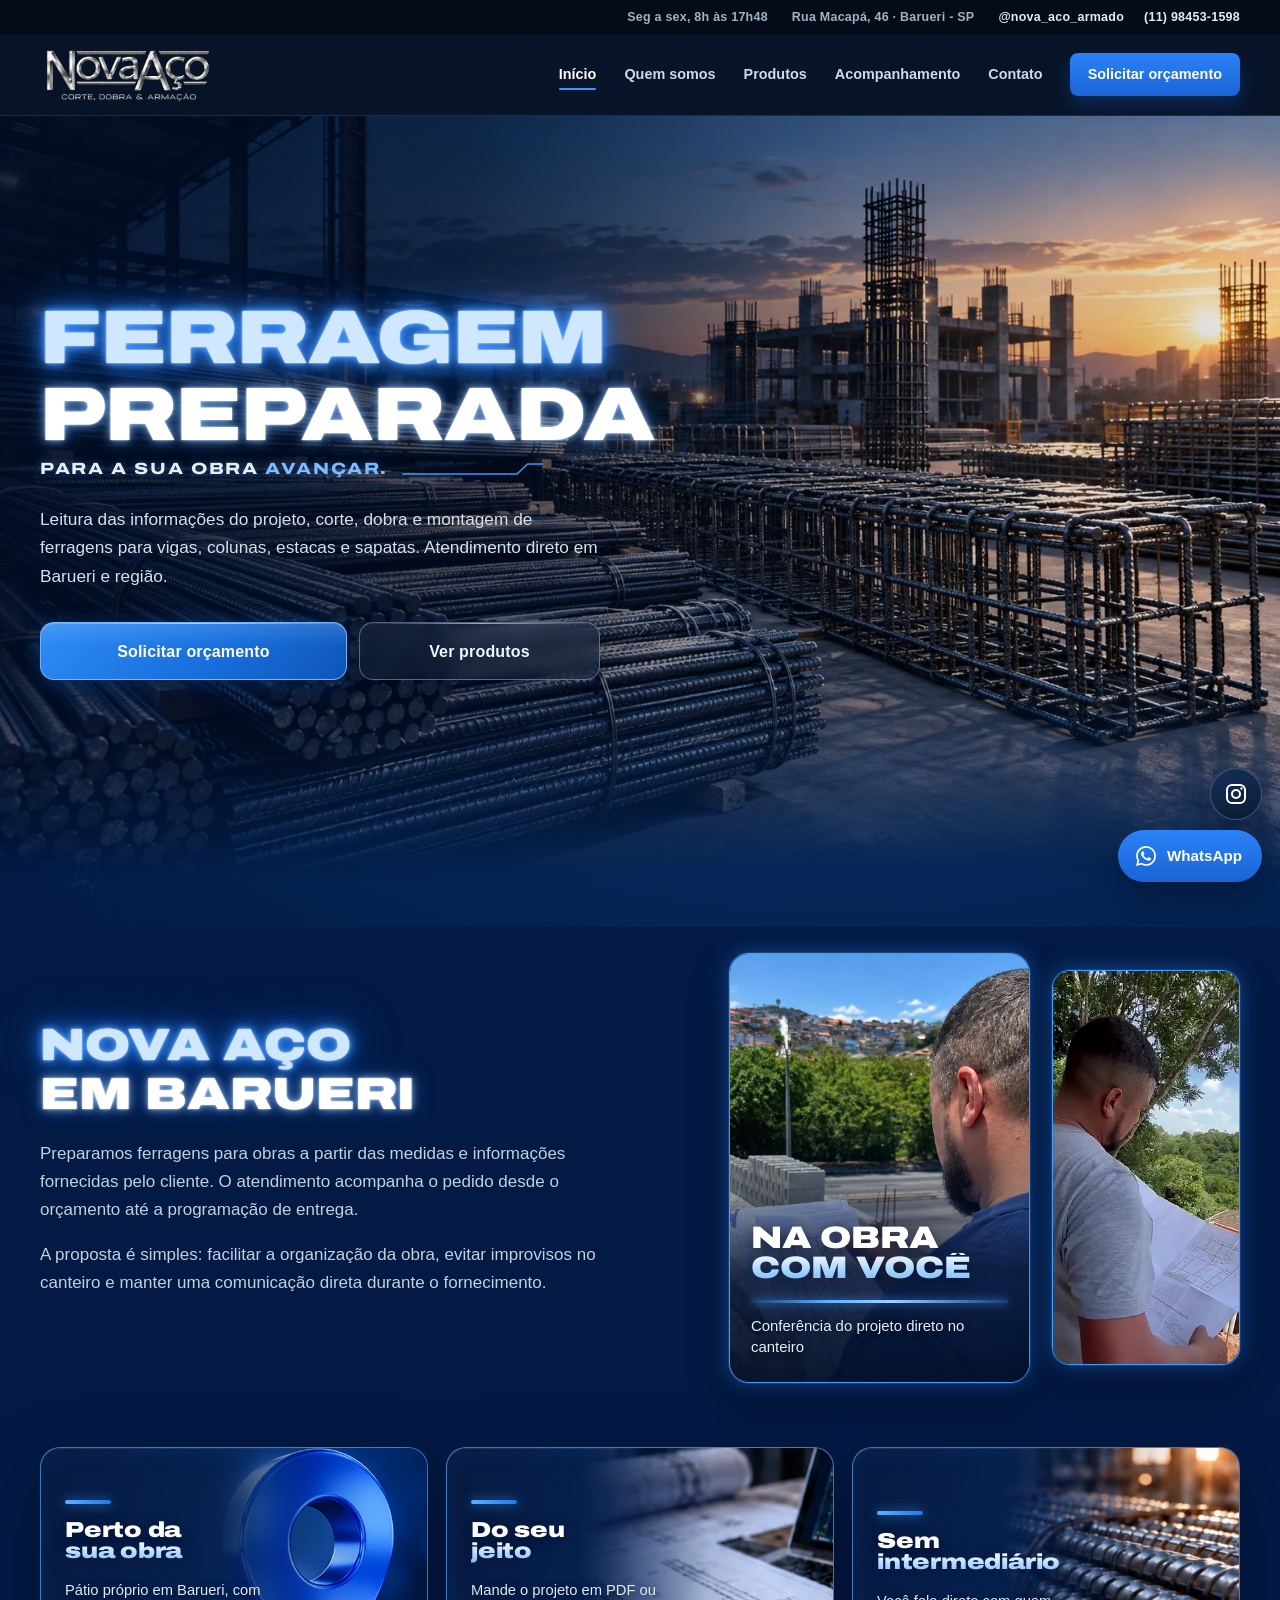
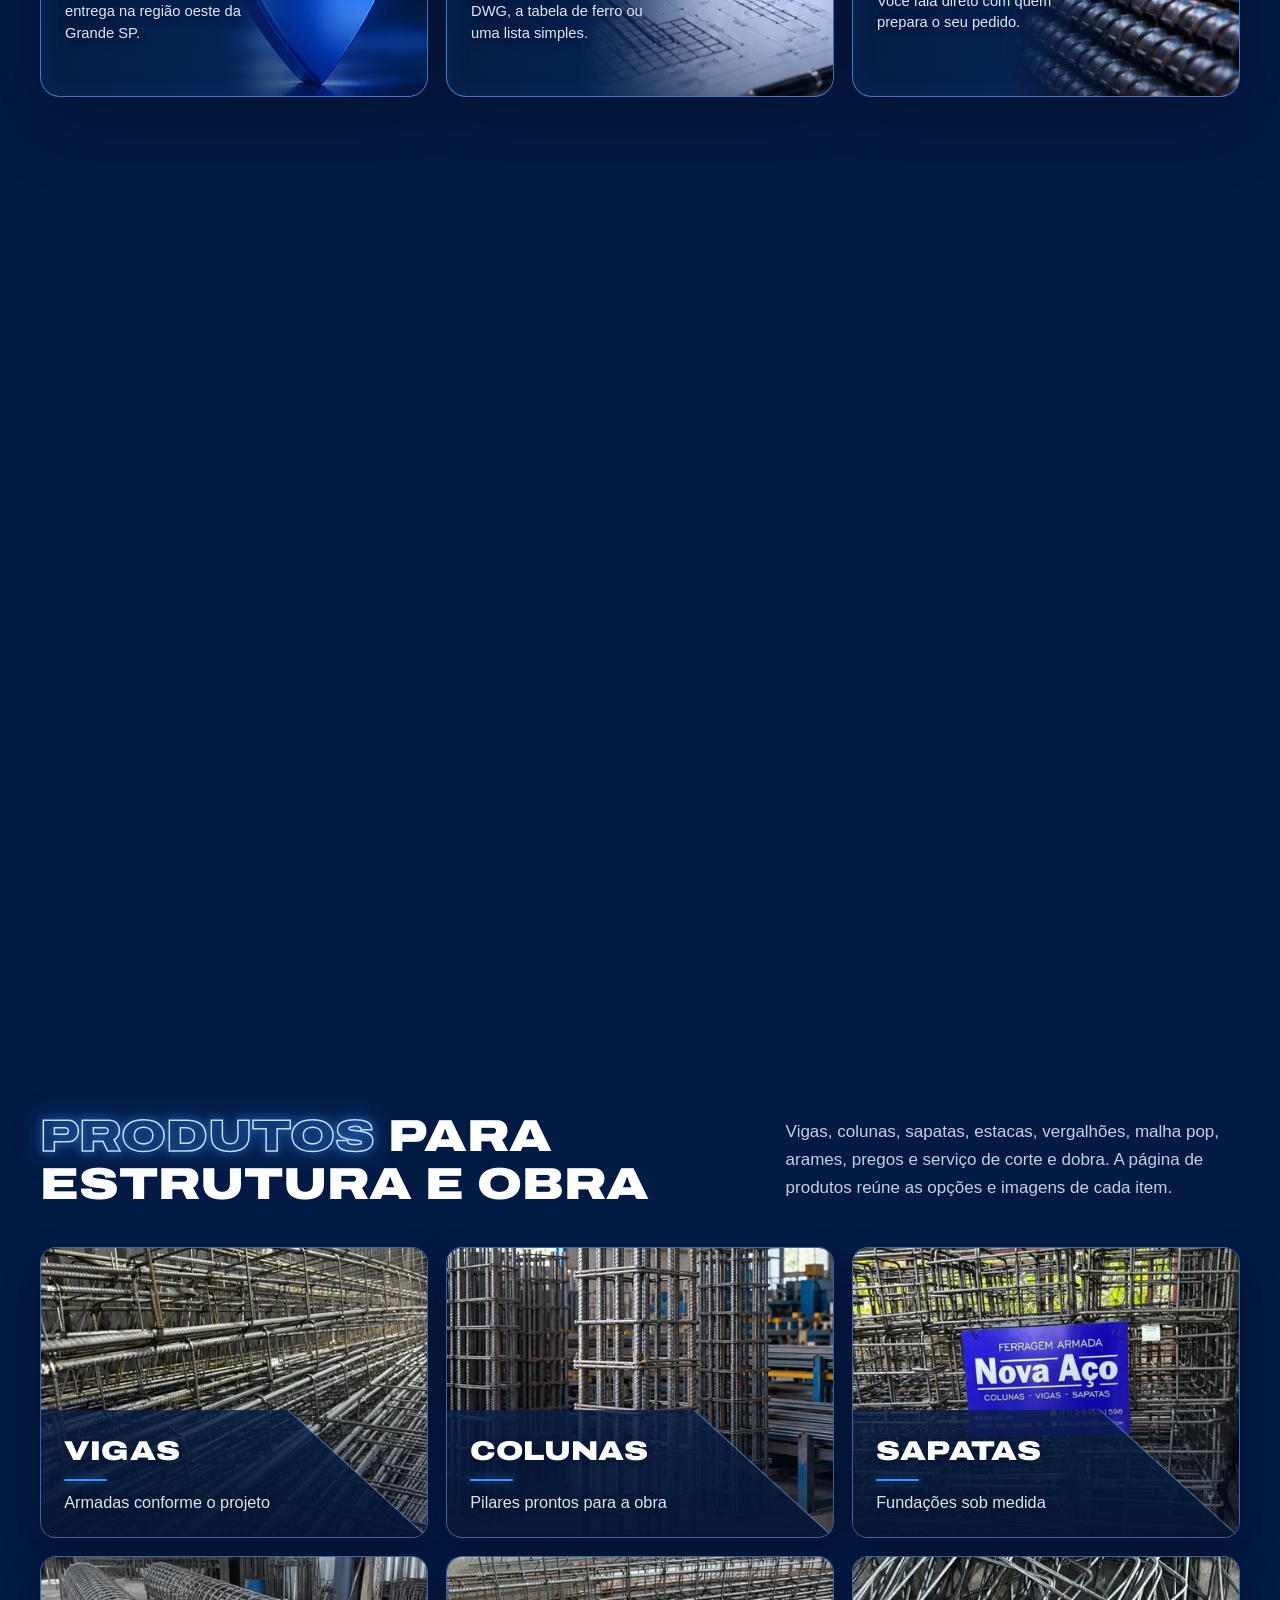
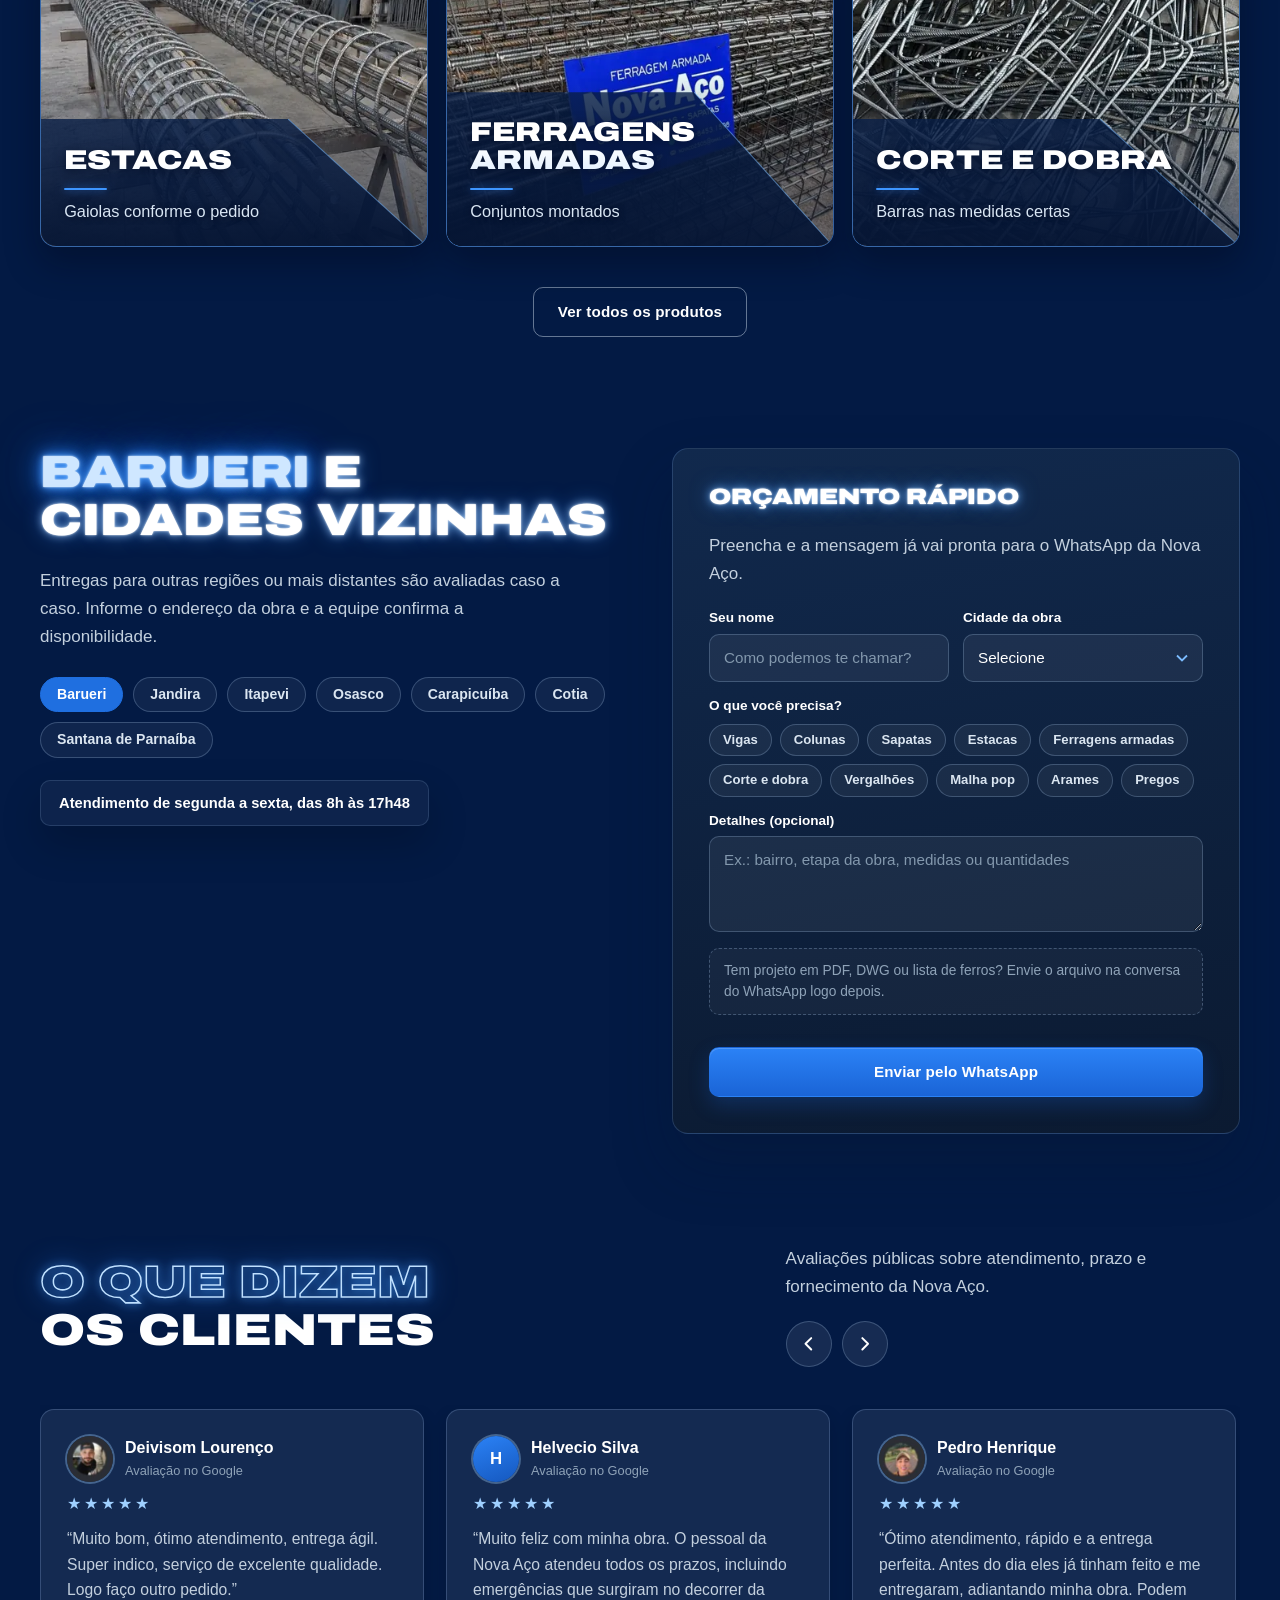
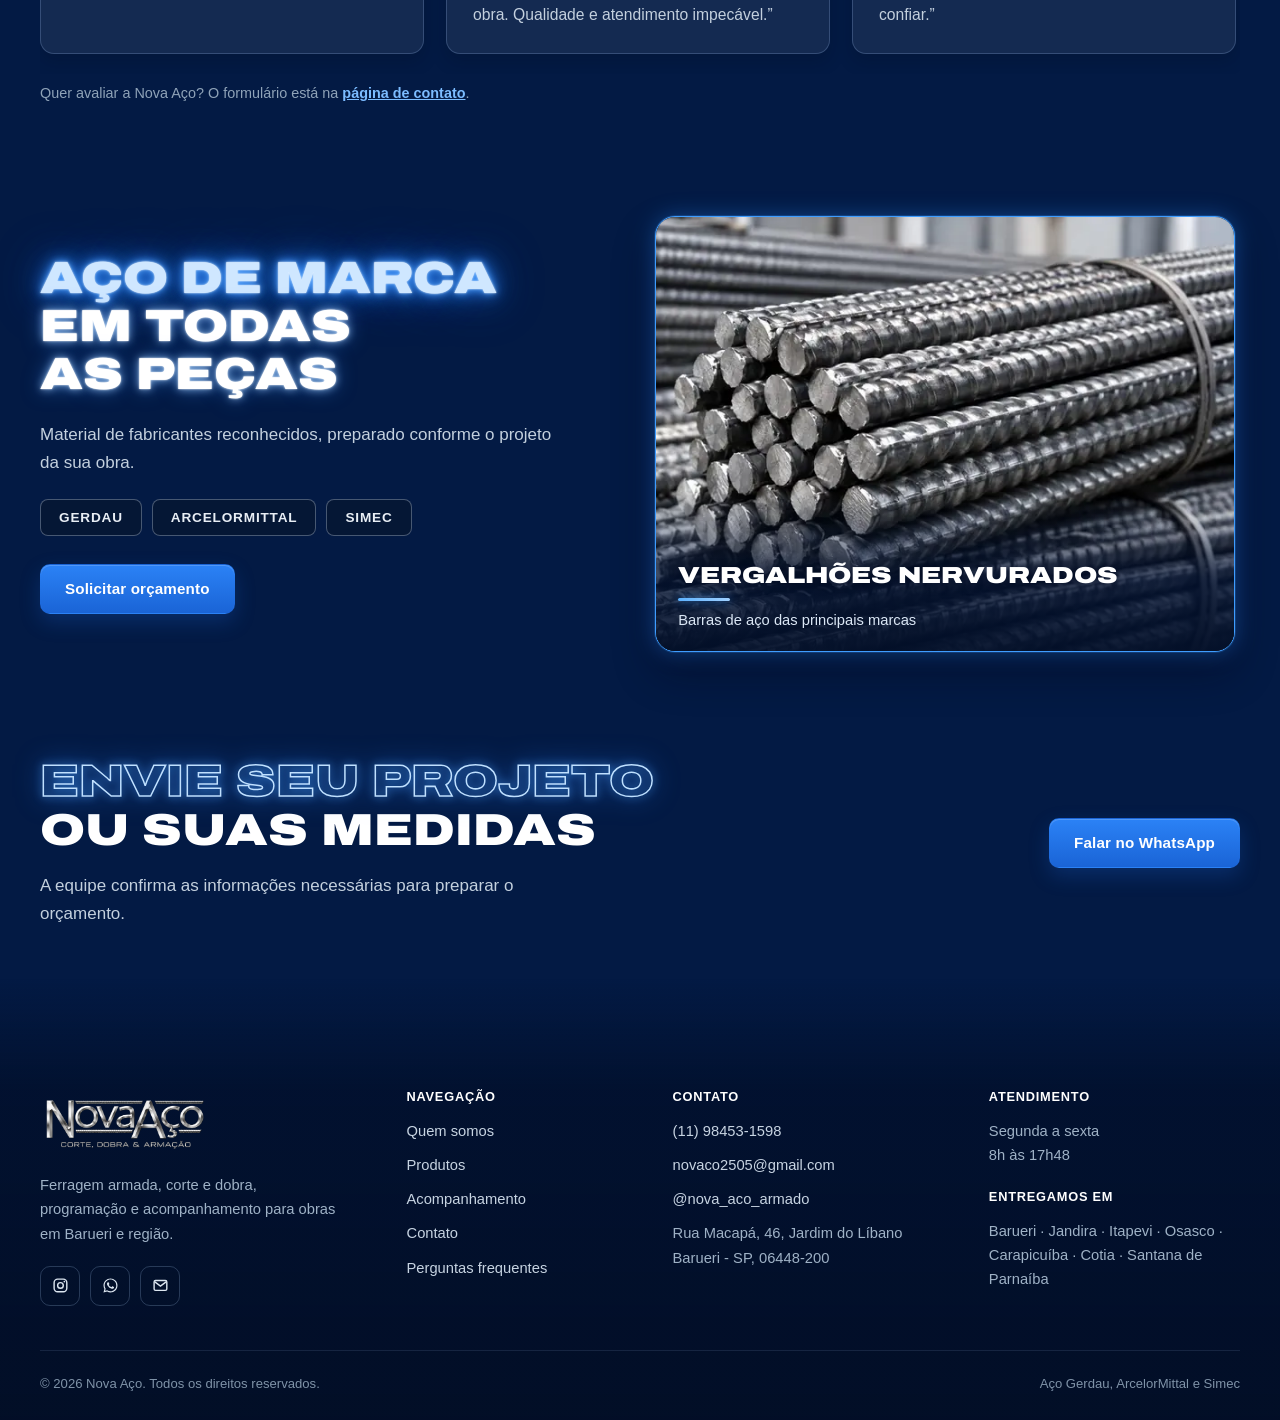
==== commit 987f0433: "Dá mais destaque à oferta com preço maior, chamada azul e validade visível" ====
--- a/index.html
+++ b/index.html
@@ -41,50 +41,55 @@
 <script type="application/ld+json">{"@context": "https://schema.org", "@type": "LocalBusiness", "name": "Nova Aço", "url": "https://novaacoarmado.com.br/", "image": "https://novaacoarmado.com.br/assets/capa-nova-aco.png", "logo": "https://novaacoarmado.com.br/assets/img/logo-nova-aco.png", "telephone": "+5511984531598", "email": "novaco2505@gmail.com", "address": {"@type": "PostalAddress", "streetAddress": "Rua Macapá, 46 - Jardim do Líbano", "addressLocality": "Barueri", "addressRegion": "SP", "postalCode": "06448-200", "addressCountry": "BR"}, "openingHoursSpecification": [{"@type": "OpeningHoursSpecification", "dayOfWeek": ["Monday", "Tuesday", "Wednesday", "Thursday", "Friday"], "opens": "08:00", "closes": "17:48"}], "areaServed": ["Barueri", "Jandira", "Itapevi", "Osasco", "Carapicuíba", "Cotia", "Santana de Parnaíba"], "sameAs": ["https://www.instagram.com/nova_aco_armado/"], "brand": [{"@type": "Brand", "name": "Gerdau"}, {"@type": "Brand", "name": "ArcelorMittal"}, {"@type": "Brand", "name": "Simec"}]}</script>
 <style id="nova-promo-styles">
 html.na-promo-open{overflow:hidden}
-.na-promo{width:min(900px,calc(100% - 48px));max-width:900px;max-height:calc(100dvh - 40px);margin:auto;padding:0;border:1px solid #6684a4;border-radius:8px;background:#06162d;color:#e4edf6;box-shadow:0 26px 110px #000b;overflow:auto;overscroll-behavior:contain}
+.na-promo{width:min(940px,calc(100% - 48px));max-width:940px;max-height:calc(100dvh - 40px);margin:auto;padding:0;border:2px solid #469aff;border-radius:8px;background:#06162d;color:#e4edf6;box-shadow:0 0 36px rgba(37,120,219,.38),0 26px 110px #000b;overflow:auto;overscroll-behavior:contain}
 .na-promo::backdrop{background:rgba(1,7,17,.86)}
 .na-promo[open]{animation:na-offer-in .2s ease-out}
-.na-promo-layout{position:relative;min-height:570px;isolation:isolate;overflow:hidden;background:#06162d}
+.na-promo-layout{position:relative;min-height:610px;isolation:isolate;overflow:hidden;background:#06162d}
 .na-promo-visual{position:absolute;inset:0;z-index:-1}
 .na-promo-photo{display:block;width:100%;height:100%;object-fit:cover;object-position:70% 65%}
 .na-promo-visual::after{content:"";position:absolute;inset:0;background:linear-gradient(90deg,#06162d 0%,rgba(6,22,45,.96) 32%,rgba(6,22,45,.76) 52%,rgba(6,22,45,.08) 100%)}
-.na-promo-copy{position:relative;display:flex;flex-direction:column;justify-content:center;width:60%;min-height:570px;min-width:0;padding:40px 44px}
+.na-promo-copy{position:relative;display:flex;flex-direction:column;justify-content:center;width:60%;min-height:610px;min-width:0;padding:40px 44px}
 .na-promo-close{position:absolute;z-index:3;top:14px;right:14px;display:grid;place-items:center;width:38px;height:38px;padding:0;border:1px solid #a9bbd3;border-radius:4px;background:#06162d;color:#edf3fa;font:400 27px/1 Arial,sans-serif;cursor:pointer}
 .na-promo-close:hover{background:#174578}
 .na-promo-close:focus-visible,.na-promo-cta:focus-visible{outline:3px solid #9ac9ff;outline-offset:4px}
-.na-promo-label{align-self:flex-start;margin:0 0 20px;padding:0;color:#91c4ff;font:800 .75rem/1.3 var(--ui);letter-spacing:.17em}
+.na-promo-label{align-self:flex-start;margin:0 0 22px;padding:10px 16px;background:#2479df;color:#f2f6fc;border-left:4px solid #d7eaff;font:900 1.02rem/1.25 var(--ui);letter-spacing:.08em;box-shadow:0 5px 24px rgba(25,102,200,.35)}
 .na-promo h2{margin:0 0 16px;color:#e9eff6;font:900 2.75rem/1.02 var(--head);text-transform:uppercase;letter-spacing:-.02em}
 .na-promo-spec{margin:0;color:#b7c8da;font:400 .98rem/1.6 var(--ui)}
 .na-promo-spec strong{color:#e0eaf5;font-weight:700}
 .na-promo-price{display:flex;align-items:baseline;gap:10px;white-space:nowrap;margin:22px 0 0;color:#e3edf7;font-family:Arial,Helvetica,sans-serif;line-height:1;font-variant-numeric:lining-nums tabular-nums}
 .na-promo-price span{font-size:1.55rem;font-weight:700}
-.na-promo-price strong{font-size:6.9rem;letter-spacing:-.065em;font-weight:800;background:linear-gradient(180deg,#f1f5fa 20%,#b2c4d8 100%);-webkit-background-clip:text;background-clip:text;color:transparent}
+.na-promo-price strong{font-size:9.4rem;letter-spacing:-.065em;font-weight:800;background:linear-gradient(180deg,#f8fbff 12%,#e1edfa 45%,#a1bddb 60%,#eef6ff 85%);-webkit-background-clip:text;background-clip:text;color:transparent;filter:drop-shadow(0 0 14px rgba(68,151,255,.25))}
 .na-promo-unit{display:block;margin:4px 0 24px;color:#a9bfd6;font:400 .85rem/1.4 var(--ui)}
-.na-promo .na-promo-cta{display:flex;align-items:center;justify-content:center;min-height:52px;width:100%;max-width:340px;padding:14px 18px;border:1px solid #6aa5ed;border-radius:4px;background:#1966c8;color:#f0f5fb;font:700 .95rem/1.3 var(--ui);text-align:center;transition:background .2s}
+.na-promo .na-promo-cta{display:flex;align-items:center;justify-content:center;min-height:56px;width:100%;max-width:370px;padding:14px 18px;border:1px solid #9acfff;border-radius:4px;background:linear-gradient(180deg,#348eff,#1160c7);box-shadow:0 0 22px rgba(36,121,223,.38),inset 0 1px 0 #c4e2ff55;color:#f0f5fb;font:800 1rem/1.3 var(--ui);letter-spacing:.03em;text-align:center;transition:background .2s}
 .na-promo .na-promo-cta:hover{background:#2479e4}
 .na-promo-terms{margin:13px 0 0;max-width:340px;color:#9eb2c9;font:400 .75rem/1.55 var(--ui)}
 #na-promo-reopen[hidden]{display:none!important}
 @keyframes na-offer-in{from{opacity:0;transform:translateY(8px)}to{opacity:1;transform:translateY(0)}}
 @media(max-width:740px){
  .na-promo{width:calc(100% - 24px);max-height:calc(100dvh - 24px);border-radius:7px}
- .na-promo-layout{min-height:min(670px,calc(100dvh - 26px))}
+ .na-promo-layout{min-height:min(710px,calc(100dvh - 28px))}
  .na-promo-visual{height:64%;bottom:auto}
  .na-promo-photo{object-position:50% 80%}
  .na-promo-visual::after{background:linear-gradient(180deg,rgba(6,22,45,.08) 0%,rgba(6,22,45,.03) 43%,rgba(6,22,45,.55) 72%,#06162d 100%)}
  .na-promo-copy{position:static;justify-content:flex-end;width:100%;min-height:inherit;padding:80px 26px 24px}
- .na-promo-label{position:absolute;top:24px;left:24px;max-width:calc(100% - 92px);margin:0;padding:8px 10px;background:#0b2a52;color:#e1eeff;font-size:.64rem;letter-spacing:.12em}
+ .na-promo-label{position:absolute;top:24px;left:24px;max-width:calc(100% - 92px);margin:0;padding:8px 10px;background:#2479df;color:#f2f6fc;font-size:.76rem;letter-spacing:.06em}
  .na-promo h2{max-width:300px;font-size:2rem;margin-bottom:12px}
  .na-promo h2 br{display:none}
  .na-promo-spec{font-size:.86rem;line-height:1.5}
  .na-promo-price{margin-top:14px;gap:8px}
- .na-promo-price strong{font-size:5.6rem}
+ .na-promo-price strong{font-size:6.6rem}
  .na-promo-price span{font-size:1.25rem}
  .na-promo-unit{font-size:.79rem;margin:3px 0 18px}
- .na-promo .na-promo-cta{min-height:50px;max-width:none;font-size:.9rem}
+ .na-promo .na-promo-cta{min-height:52px;max-width:none;font-size:.94rem}
  .na-promo-terms{font-size:.71rem;line-height:1.5;margin-top:11px;max-width:none}
 }
-@media(max-width:360px){.na-promo-copy{padding-inline:22px}.na-promo h2{font-size:1.75rem}.na-promo-price strong{font-size:5rem}}
+@media(max-width:360px){.na-promo-copy{padding-inline:22px}.na-promo h2{font-size:1.75rem}.na-promo-price strong{font-size:5.7rem}}
 @media(prefers-reduced-motion:reduce){.na-promo[open]{animation:none}}
+
+.na-promo-deadline{position:absolute;z-index:2;right:24px;top:78px;padding:12px 15px;background:#0b2a52;border:1px solid #84bbff;text-align:center;color:#e9f3ff;box-shadow:0 8px 20px #0004}
+.na-promo-deadline span{display:block;font:800 .65rem/1.2 var(--ui);letter-spacing:.12em}
+.na-promo-deadline strong{display:block;margin-top:4px;font:900 2.3rem/1 var(--ui);letter-spacing:-.04em}
+@media(max-width:740px){.na-promo-deadline{top:82px;right:22px;padding:10px 12px}.na-promo-deadline strong{font-size:1.8rem}.na-promo-deadline span{font-size:.59rem}}
 </style>
 </head><body class="home-page">
 <a class="skip-link" href="#conteudo">Pular para o conteúdo</a>
@@ -245,6 +250,7 @@
 <dialog class="na-promo" id="oferta-relampago" aria-labelledby="na-promo-title" aria-describedby="na-promo-spec na-promo-terms">
   <button class="na-promo-close" type="button" aria-label="Fechar promoção" autofocus>×</button>
   <div class="na-promo-layout">
+    <div class="na-promo-deadline" aria-hidden="true"><span>SÓ ATÉ</span><strong>31/10</strong></div>
     <div class="na-promo-visual"><img class="na-promo-photo" src="/assets/img/oferta-ferragens-reais.webp" alt="Ferragens armadas da Nova Aço com etiqueta azul da empresa" width="1080" height="1440" fetchpriority="high" decoding="async"></div>
     <div class="na-promo-copy">
       <span class="na-promo-label">OFERTA RELÂMPAGO</span>
@@ -252,7 +258,7 @@
       <p class="na-promo-spec" id="na-promo-spec"><strong>4 ferros de 10 mm</strong><br>Estribos de até <strong>12 × 25 cm</strong></p>
       <div class="na-promo-price" aria-label="22 reais e 90 centavos"><span>R$</span><strong>22,90</strong></div>
       <span class="na-promo-unit">por metro linear</span>
-      <a class="na-promo-cta" href="https://wa.me/5511984531598?text=Ol%C3%A1%2C%20Nova%20A%C3%A7o!%20Quero%20aproveitar%20a%20promo%C3%A7%C3%A3o%20de%20colunas%20e%20vigas%20por%20R%24%2022%2C90%20por%20metro%20linear%2C%20com%204%20ferros%20de%2010%20mm%20e%20estribos%20at%C3%A9%2012%20%C3%97%2025%20cm." target="_blank" rel="noopener">Quero aproveitar a oferta</a>
+      <a class="na-promo-cta" href="https://wa.me/5511984531598?text=Ol%C3%A1%2C%20Nova%20A%C3%A7o!%20Quero%20aproveitar%20a%20promo%C3%A7%C3%A3o%20de%20colunas%20e%20vigas%20por%20R%24%2022%2C90%20por%20metro%20linear%2C%20com%204%20ferros%20de%2010%20mm%20e%20estribos%20at%C3%A9%2012%20%C3%97%2025%20cm." target="_blank" rel="noopener">APROVEITAR AGORA</a>
       <p class="na-promo-terms" id="na-promo-terms">Pagamento à vista. Válido até <time datetime="2026-10-31">31/10/2026</time>.</p>
     </div>
   </div>
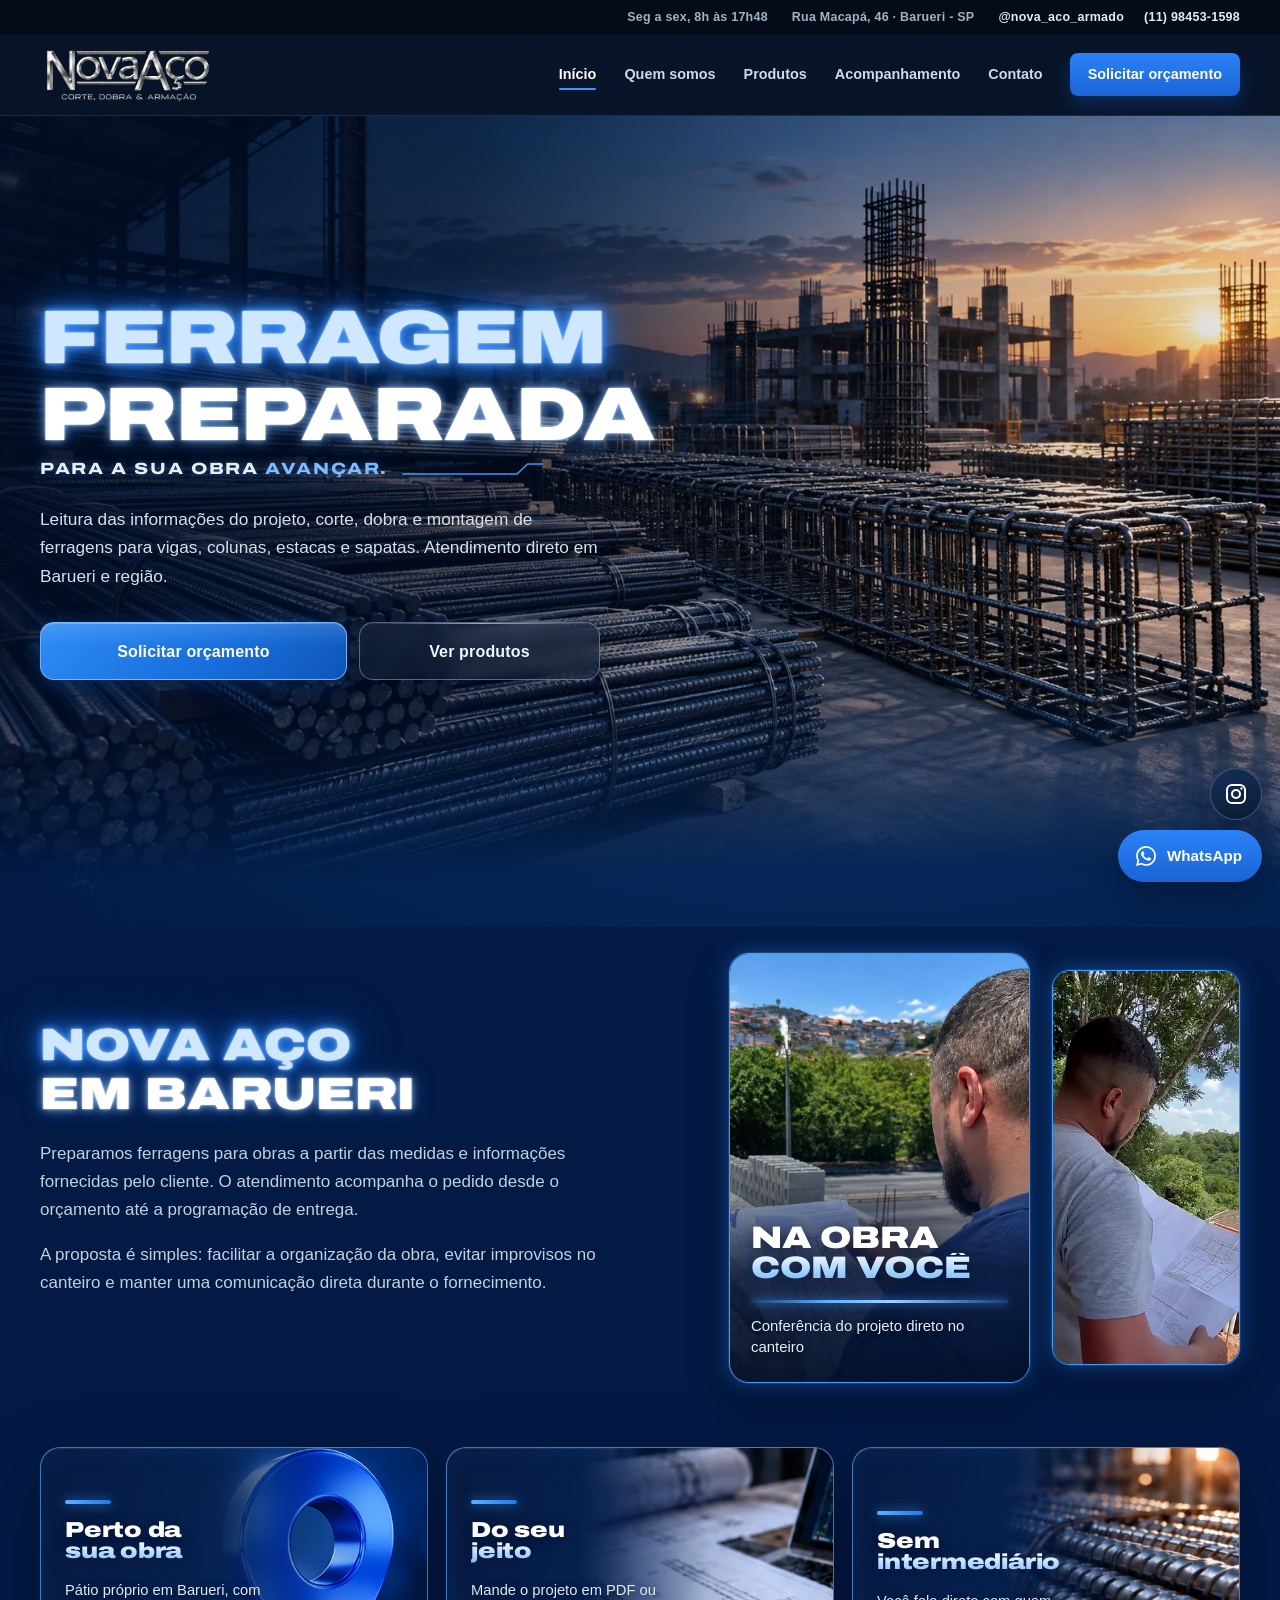
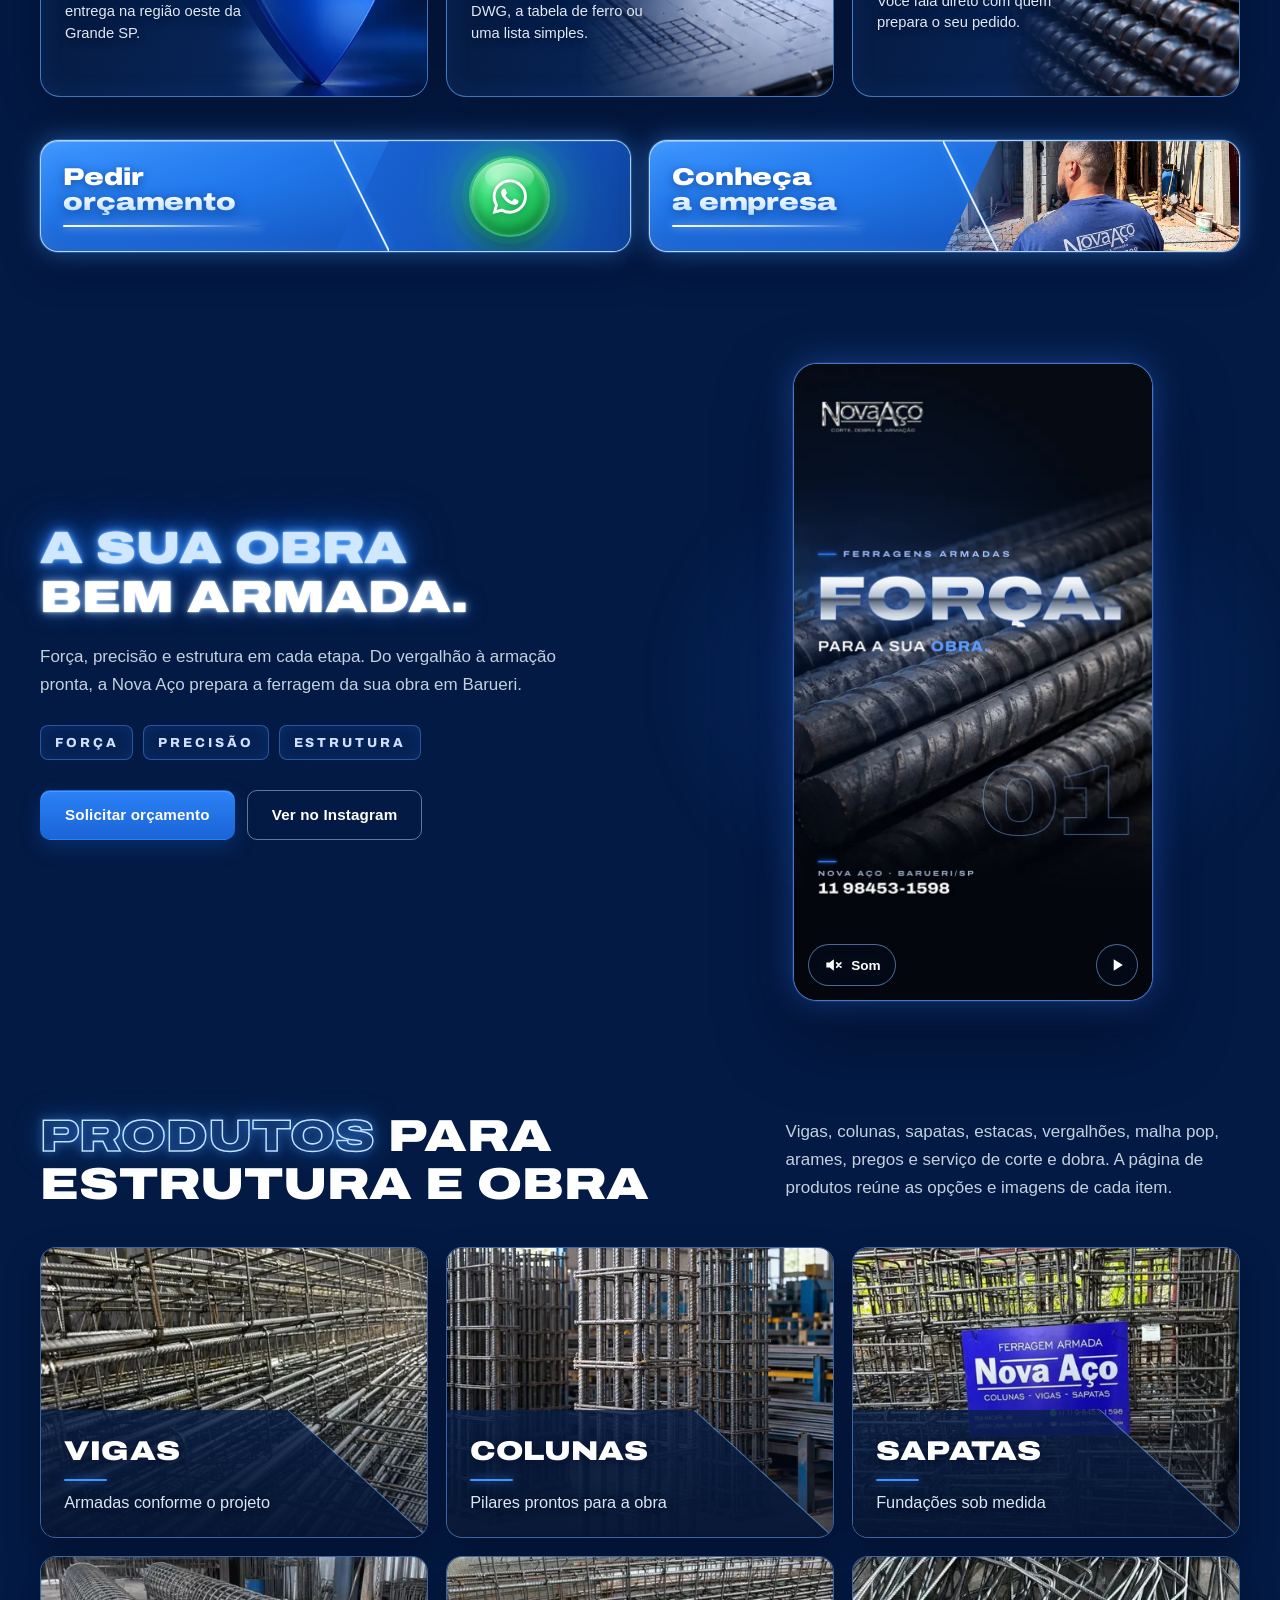
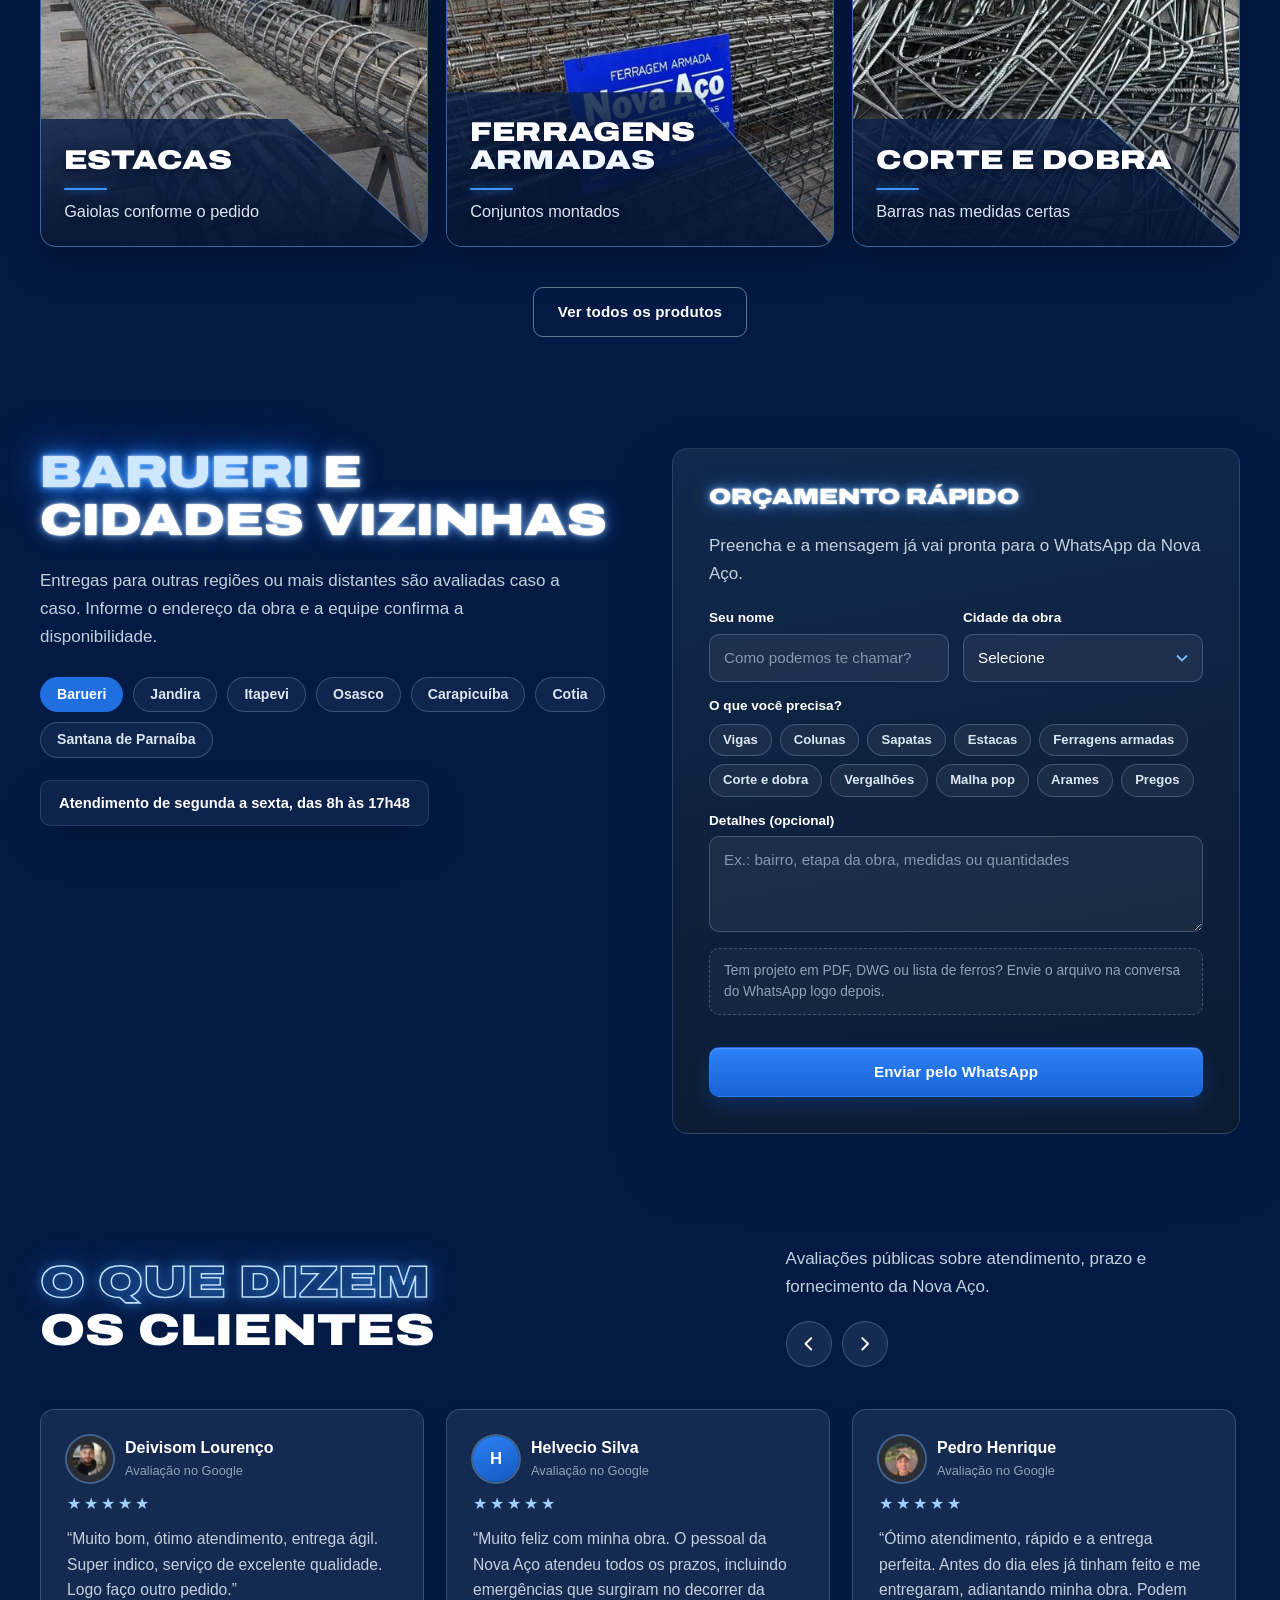
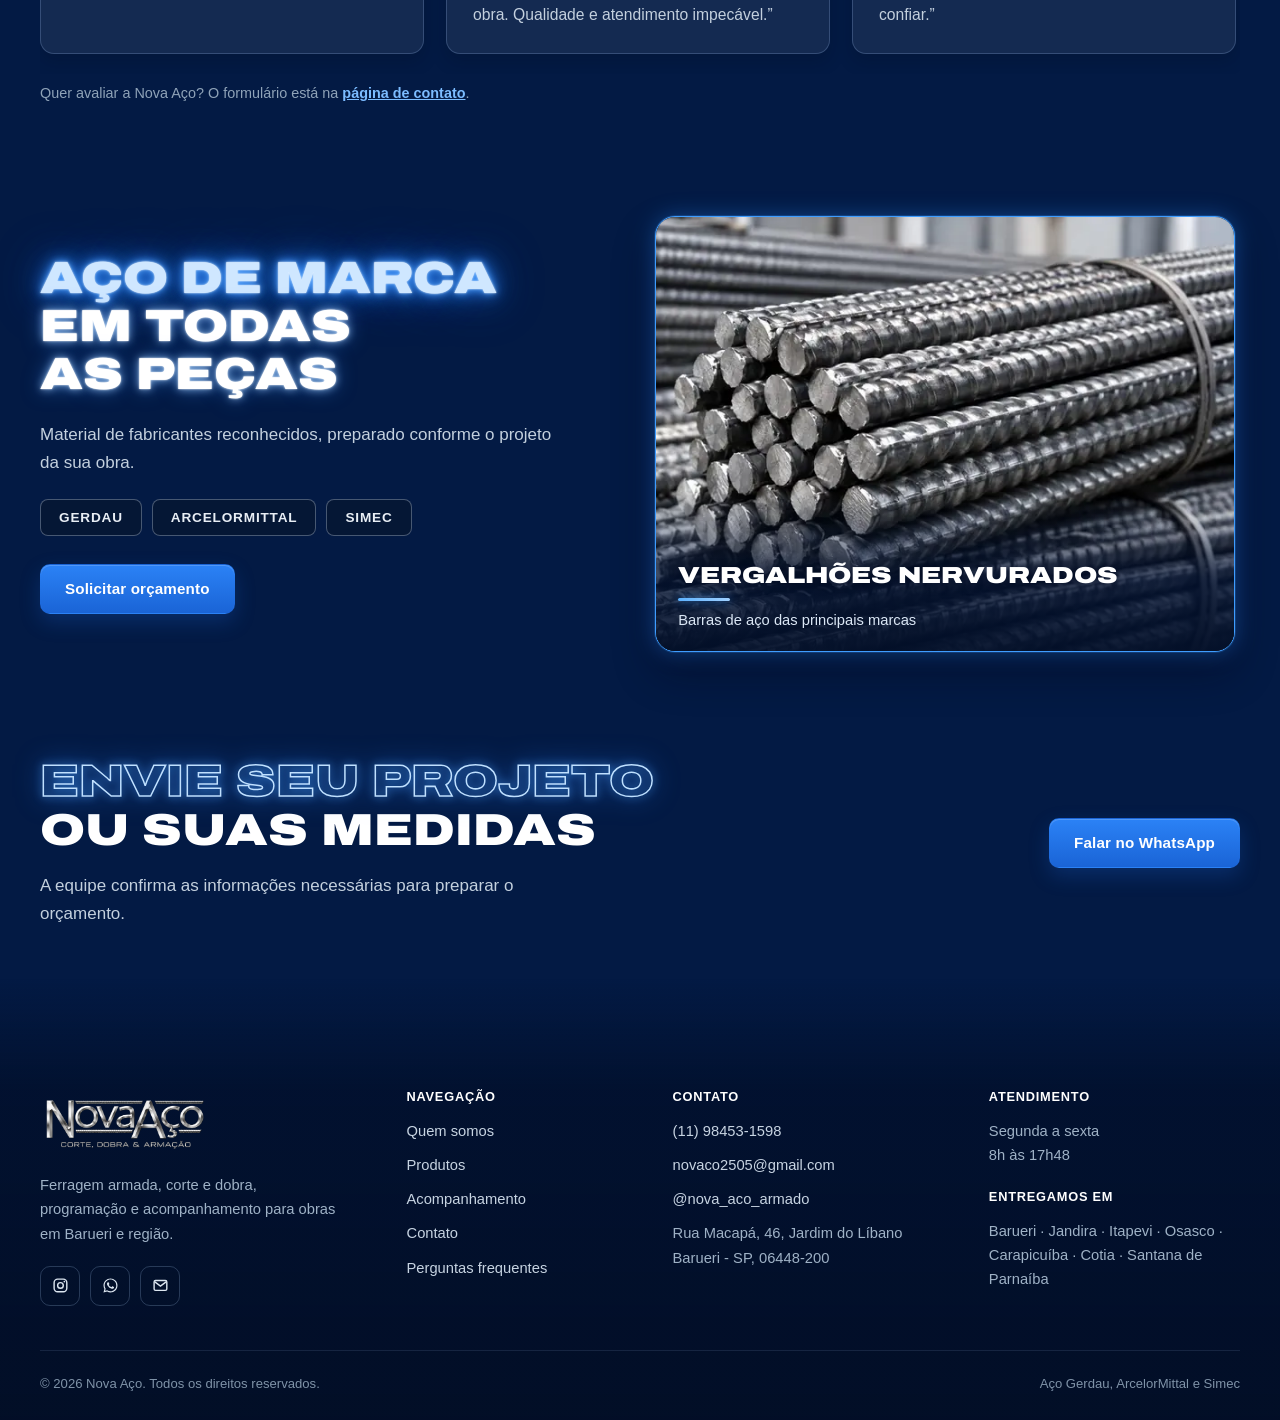
==== commit 5ca1e283: "Remove promoção de R$ 22,90, janela automática e botão da oferta" ====
--- a/index.html
+++ b/index.html
@@ -33,64 +33,11 @@
 <link rel="icon" type="image/png" sizes="192x192" href="/assets/favicon-nova-aco.png?v=20261002">
 <link rel="icon" type="image/png" sizes="192x192" href="/assets/img/favicon-192.png?v=20261002">
 <link rel="apple-touch-icon" href="/assets/favicon-nova-aco.png?v=20261002">
-<link rel="preload" as="image" href="/assets/img/oferta-ferragens-reais.webp" fetchpriority="high">
 <link rel="preload" as="image" href="/assets/img/logo-nova-aco.webp">
 <link rel="preload" as="image" type="image/webp" href="/assets/img/capa-patio.webp" imagesrcset="/assets/img/capa-patio-sm.webp 1000w, /assets/img/capa-patio.webp 1672w" imagesizes="100vw">
 <link rel="stylesheet" href="/assets/site.css?v=20261021-video">
 <script>document.documentElement.classList.add('js');(function(){function f(){if(!window.NA_READY)document.documentElement.classList.add('no-reveal')}document.addEventListener('DOMContentLoaded',f);setTimeout(f,8000)})()</script>
 <script type="application/ld+json">{"@context": "https://schema.org", "@type": "LocalBusiness", "name": "Nova Aço", "url": "https://novaacoarmado.com.br/", "image": "https://novaacoarmado.com.br/assets/capa-nova-aco.png", "logo": "https://novaacoarmado.com.br/assets/img/logo-nova-aco.png", "telephone": "+5511984531598", "email": "novaco2505@gmail.com", "address": {"@type": "PostalAddress", "streetAddress": "Rua Macapá, 46 - Jardim do Líbano", "addressLocality": "Barueri", "addressRegion": "SP", "postalCode": "06448-200", "addressCountry": "BR"}, "openingHoursSpecification": [{"@type": "OpeningHoursSpecification", "dayOfWeek": ["Monday", "Tuesday", "Wednesday", "Thursday", "Friday"], "opens": "08:00", "closes": "17:48"}], "areaServed": ["Barueri", "Jandira", "Itapevi", "Osasco", "Carapicuíba", "Cotia", "Santana de Parnaíba"], "sameAs": ["https://www.instagram.com/nova_aco_armado/"], "brand": [{"@type": "Brand", "name": "Gerdau"}, {"@type": "Brand", "name": "ArcelorMittal"}, {"@type": "Brand", "name": "Simec"}]}</script>
-<style id="nova-promo-styles">
-html.na-promo-open{overflow:hidden}
-.na-promo{width:min(940px,calc(100% - 48px));max-width:940px;max-height:calc(100dvh - 40px);margin:auto;padding:0;border:2px solid #469aff;border-radius:8px;background:#06162d;color:#e4edf6;box-shadow:0 0 36px rgba(37,120,219,.38),0 26px 110px #000b;overflow:auto;overscroll-behavior:contain}
-.na-promo::backdrop{background:rgba(1,7,17,.86)}
-.na-promo[open]{animation:na-offer-in .2s ease-out}
-.na-promo-layout{position:relative;min-height:610px;isolation:isolate;overflow:hidden;background:#06162d}
-.na-promo-visual{position:absolute;inset:0;z-index:-1}
-.na-promo-photo{display:block;width:100%;height:100%;object-fit:cover;object-position:70% 65%}
-.na-promo-visual::after{content:"";position:absolute;inset:0;background:linear-gradient(90deg,#06162d 0%,rgba(6,22,45,.96) 32%,rgba(6,22,45,.76) 52%,rgba(6,22,45,.08) 100%)}
-.na-promo-copy{position:relative;display:flex;flex-direction:column;justify-content:center;width:60%;min-height:610px;min-width:0;padding:40px 44px}
-.na-promo-close{position:absolute;z-index:3;top:14px;right:14px;display:grid;place-items:center;width:38px;height:38px;padding:0;border:1px solid #a9bbd3;border-radius:4px;background:#06162d;color:#edf3fa;font:400 27px/1 Arial,sans-serif;cursor:pointer}
-.na-promo-close:hover{background:#174578}
-.na-promo-close:focus-visible,.na-promo-cta:focus-visible{outline:3px solid #9ac9ff;outline-offset:4px}
-.na-promo-label{align-self:flex-start;margin:0 0 22px;padding:10px 16px;background:#2479df;color:#f2f6fc;border-left:4px solid #d7eaff;font:900 1.02rem/1.25 var(--ui);letter-spacing:.08em;box-shadow:0 5px 24px rgba(25,102,200,.35)}
-.na-promo h2{margin:0 0 16px;color:#e9eff6;font:900 2.75rem/1.02 var(--head);text-transform:uppercase;letter-spacing:-.02em}
-.na-promo-spec{margin:0;color:#b7c8da;font:400 .98rem/1.6 var(--ui)}
-.na-promo-spec strong{color:#e0eaf5;font-weight:700}
-.na-promo-price{display:flex;align-items:baseline;gap:10px;white-space:nowrap;margin:22px 0 0;color:#e3edf7;font-family:Arial,Helvetica,sans-serif;line-height:1;font-variant-numeric:lining-nums tabular-nums}
-.na-promo-price span{font-size:1.55rem;font-weight:700}
-.na-promo-price strong{font-size:9.4rem;letter-spacing:-.065em;font-weight:800;background:linear-gradient(180deg,#f8fbff 12%,#e1edfa 45%,#a1bddb 60%,#eef6ff 85%);-webkit-background-clip:text;background-clip:text;color:transparent;filter:drop-shadow(0 0 14px rgba(68,151,255,.25))}
-.na-promo-unit{display:block;margin:4px 0 24px;color:#a9bfd6;font:400 .85rem/1.4 var(--ui)}
-.na-promo .na-promo-cta{display:flex;align-items:center;justify-content:center;min-height:56px;width:100%;max-width:370px;padding:14px 18px;border:1px solid #9acfff;border-radius:4px;background:linear-gradient(180deg,#348eff,#1160c7);box-shadow:0 0 22px rgba(36,121,223,.38),inset 0 1px 0 #c4e2ff55;color:#f0f5fb;font:800 1rem/1.3 var(--ui);letter-spacing:.03em;text-align:center;transition:background .2s}
-.na-promo .na-promo-cta:hover{background:#2479e4}
-.na-promo-terms{margin:13px 0 0;max-width:340px;color:#9eb2c9;font:400 .75rem/1.55 var(--ui)}
-#na-promo-reopen[hidden]{display:none!important}
-@keyframes na-offer-in{from{opacity:0;transform:translateY(8px)}to{opacity:1;transform:translateY(0)}}
-@media(max-width:740px){
- .na-promo{width:calc(100% - 24px);max-height:calc(100dvh - 24px);border-radius:7px}
- .na-promo-layout{min-height:min(710px,calc(100dvh - 28px))}
- .na-promo-visual{height:64%;bottom:auto}
- .na-promo-photo{object-position:50% 80%}
- .na-promo-visual::after{background:linear-gradient(180deg,rgba(6,22,45,.08) 0%,rgba(6,22,45,.03) 43%,rgba(6,22,45,.55) 72%,#06162d 100%)}
- .na-promo-copy{position:static;justify-content:flex-end;width:100%;min-height:inherit;padding:80px 26px 24px}
- .na-promo-label{position:absolute;top:24px;left:24px;max-width:calc(100% - 92px);margin:0;padding:8px 10px;background:#2479df;color:#f2f6fc;font-size:.76rem;letter-spacing:.06em}
- .na-promo h2{max-width:300px;font-size:2rem;margin-bottom:12px}
- .na-promo h2 br{display:none}
- .na-promo-spec{font-size:.86rem;line-height:1.5}
- .na-promo-price{margin-top:14px;gap:8px}
- .na-promo-price strong{font-size:6.6rem}
- .na-promo-price span{font-size:1.25rem}
- .na-promo-unit{font-size:.79rem;margin:3px 0 18px}
- .na-promo .na-promo-cta{min-height:52px;max-width:none;font-size:.94rem}
- .na-promo-terms{font-size:.71rem;line-height:1.5;margin-top:11px;max-width:none}
-}
-@media(max-width:360px){.na-promo-copy{padding-inline:22px}.na-promo h2{font-size:1.75rem}.na-promo-price strong{font-size:5.7rem}}
-@media(prefers-reduced-motion:reduce){.na-promo[open]{animation:none}}
-
-.na-promo-deadline{position:absolute;z-index:2;right:24px;top:78px;padding:12px 15px;background:#0b2a52;border:1px solid #84bbff;text-align:center;color:#e9f3ff;box-shadow:0 8px 20px #0004}
-.na-promo-deadline span{display:block;font:800 .65rem/1.2 var(--ui);letter-spacing:.12em}
-.na-promo-deadline strong{display:block;margin-top:4px;font:900 2.3rem/1 var(--ui);letter-spacing:-.04em}
-@media(max-width:740px){.na-promo-deadline{top:82px;right:22px;padding:10px 12px}.na-promo-deadline strong{font-size:1.8rem}.na-promo-deadline span{font-size:.59rem}}
-</style>
 </head><body class="home-page">
 <a class="skip-link" href="#conteudo">Pular para o conteúdo</a>
 <div class="topbar"><div class="container topbar-inner">
@@ -114,7 +61,7 @@
     <div class="container hero-content">
       <h1 class="tt tt-hero tt-led" aria-label="Ferragem preparada para a sua obra avançar."><span class="tl tb" data-t="Ferragem"><span class="f">Ferragem</span></span> <span class="tl ts" data-t="preparada"><span class="f">preparada</span></span> <span class="tt-sub"><span>para a sua obra <b>avançar.</b></span><svg class="kline" viewBox="0 0 240 20" preserveAspectRatio="none" aria-hidden="true"><polyline points="0,17 196,17 214,3 240,3"/></svg></span></h1>
       <p class="hero-text">Leitura das informações do projeto, corte, dobra e montagem de ferragens para vigas, colunas, estacas e sapatas. Atendimento direto em Barueri e região.</p>
-      <div class="actions"><a class="btn btn-accent" href="https://wa.me/5511984531598?text=Ol%C3%A1%20Nova%20A%C3%A7o%21%20Gostaria%20de%20solicitar%20um%20or%C3%A7amento." target="_blank" rel="noopener">Solicitar orçamento</a><a class="btn btn-ghost" href="/produtos/">Ver produtos</a><button class="btn btn-ghost" id="na-promo-reopen" type="button" hidden>Oferta R$ 22,90/m</button></div>
+      <div class="actions"><a class="btn btn-accent" href="https://wa.me/5511984531598?text=Ol%C3%A1%20Nova%20A%C3%A7o%21%20Gostaria%20de%20solicitar%20um%20or%C3%A7amento." target="_blank" rel="noopener">Solicitar orçamento</a><a class="btn btn-ghost" href="/produtos/">Ver produtos</a></div>
     </div>
   </section>
 
@@ -247,49 +194,5 @@
 </footer>
 <div class="fab-stack"><a class="fab fab-ig" href="https://www.instagram.com/nova_aco_armado/" target="_blank" rel="noopener" aria-label="Instagram da Nova Aço"><svg viewBox="0 0 24 24" aria-hidden="true" class="ico"><rect x="3" y="3" width="18" height="18" rx="5" fill="none" stroke="currentColor" stroke-width="2"/><circle cx="12" cy="12" r="4" fill="none" stroke="currentColor" stroke-width="2"/><circle cx="17.5" cy="6.5" r="1.2" fill="currentColor"/></svg></a><a class="fab fab-wa" href="https://wa.me/5511984531598?text=Ol%C3%A1%20Nova%20A%C3%A7o%21%20Gostaria%20de%20solicitar%20um%20or%C3%A7amento." target="_blank" rel="noopener" aria-label="Falar com a Nova Aço no WhatsApp"><svg viewBox="0 0 24 24" aria-hidden="true" class="ico"><path fill="currentColor" d="M19.05 4.91A9.82 9.82 0 0 0 12.04 2C6.58 2 2.13 6.45 2.13 11.91c0 1.75.46 3.45 1.32 4.95L2.05 22l5.25-1.38a9.9 9.9 0 0 0 4.74 1.21h.01c5.46 0 9.91-4.45 9.91-9.91 0-2.65-1.03-5.14-2.91-7.01Zm-7.01 15.24h-.01a8.2 8.2 0 0 1-4.19-1.15l-.3-.18-3.12.82.83-3.04-.2-.31a8.2 8.2 0 0 1-1.26-4.38c0-4.54 3.7-8.23 8.24-8.23 2.2 0 4.27.86 5.82 2.42a8.18 8.18 0 0 1 2.41 5.82c0 4.54-3.7 8.23-8.22 8.23Zm4.52-6.16c-.25-.12-1.47-.72-1.69-.81-.23-.08-.39-.12-.56.13-.16.24-.64.8-.78.97-.14.16-.29.18-.54.06-.25-.12-1.05-.39-1.99-1.23-.74-.66-1.23-1.47-1.38-1.72-.14-.25-.01-.38.11-.5.11-.11.25-.29.37-.43.13-.15.17-.25.25-.41.08-.17.04-.31-.02-.43-.06-.12-.56-1.34-.76-1.84-.2-.48-.41-.42-.56-.43h-.48c-.17 0-.43.06-.66.31-.22.25-.86.85-.86 2.07 0 1.22.89 2.4 1.01 2.56.12.17 1.75 2.67 4.23 3.74.59.26 1.05.41 1.41.52.59.19 1.13.16 1.56.1.48-.07 1.47-.6 1.67-1.18.21-.58.21-1.07.14-1.18-.06-.1-.22-.16-.47-.28Z"/></svg><span>WhatsApp</span></a></div>
 
-<dialog class="na-promo" id="oferta-relampago" aria-labelledby="na-promo-title" aria-describedby="na-promo-spec na-promo-terms">
-  <button class="na-promo-close" type="button" aria-label="Fechar promoção" autofocus>×</button>
-  <div class="na-promo-layout">
-    <div class="na-promo-deadline" aria-hidden="true"><span>SÓ ATÉ</span><strong>31/10</strong></div>
-    <div class="na-promo-visual"><img class="na-promo-photo" src="/assets/img/oferta-ferragens-reais.webp" alt="Ferragens armadas da Nova Aço com etiqueta azul da empresa" width="1080" height="1440" fetchpriority="high" decoding="async"></div>
-    <div class="na-promo-copy">
-      <span class="na-promo-label">OFERTA RELÂMPAGO</span>
-      <h2 id="na-promo-title">Colunas<br> e vigas</h2>
-      <p class="na-promo-spec" id="na-promo-spec"><strong>4 ferros de 10 mm</strong><br>Estribos de até <strong>12 × 25 cm</strong></p>
-      <div class="na-promo-price" aria-label="22 reais e 90 centavos"><span>R$</span><strong>22,90</strong></div>
-      <span class="na-promo-unit">por metro linear</span>
-      <a class="na-promo-cta" href="https://wa.me/5511984531598?text=Ol%C3%A1%2C%20Nova%20A%C3%A7o!%20Quero%20aproveitar%20a%20promo%C3%A7%C3%A3o%20de%20colunas%20e%20vigas%20por%20R%24%2022%2C90%20por%20metro%20linear%2C%20com%204%20ferros%20de%2010%20mm%20e%20estribos%20at%C3%A9%2012%20%C3%97%2025%20cm." target="_blank" rel="noopener">APROVEITAR AGORA</a>
-      <p class="na-promo-terms" id="na-promo-terms">Pagamento à vista. Válido até <time datetime="2026-10-31">31/10/2026</time>.</p>
-    </div>
-  </div>
-</dialog>
-<script id="nova-promo-expiry">
-(function(){
-  var promo=document.getElementById('oferta-relampago');
-  var reopen=document.getElementById('na-promo-reopen');
-  var expires=Date.parse('2026-11-01T00:00:00-03:00');
-  var timer;
-  function refresh(){
-    var active=Date.now()<expires;
-    reopen.hidden=!active;
-    if(!active){if(promo.open)promo.close();clearInterval(timer);}
-    return active;
-  }
-  function openOffer(){
-    if(!refresh()||promo.open)return;
-    promo.showModal();
-    document.documentElement.classList.add('na-promo-open');
-  }
-  promo.querySelector('.na-promo-close').addEventListener('click',function(){promo.close();});
-  promo.addEventListener('click',function(event){if(event.target===promo)promo.close();});
-  promo.addEventListener('close',function(){document.documentElement.classList.remove('na-promo-open');});
-  promo.querySelector('a').addEventListener('click',function(event){if(!refresh())event.preventDefault();});
-  reopen.addEventListener('click',openOffer);
-  document.addEventListener('visibilitychange',refresh);
-  openOffer();
-  if(refresh())timer=setInterval(refresh,60000);
-})();
-</script>
-
 <script src="/assets/site.js?v=20261021-video" defer></script>
 </body></html>
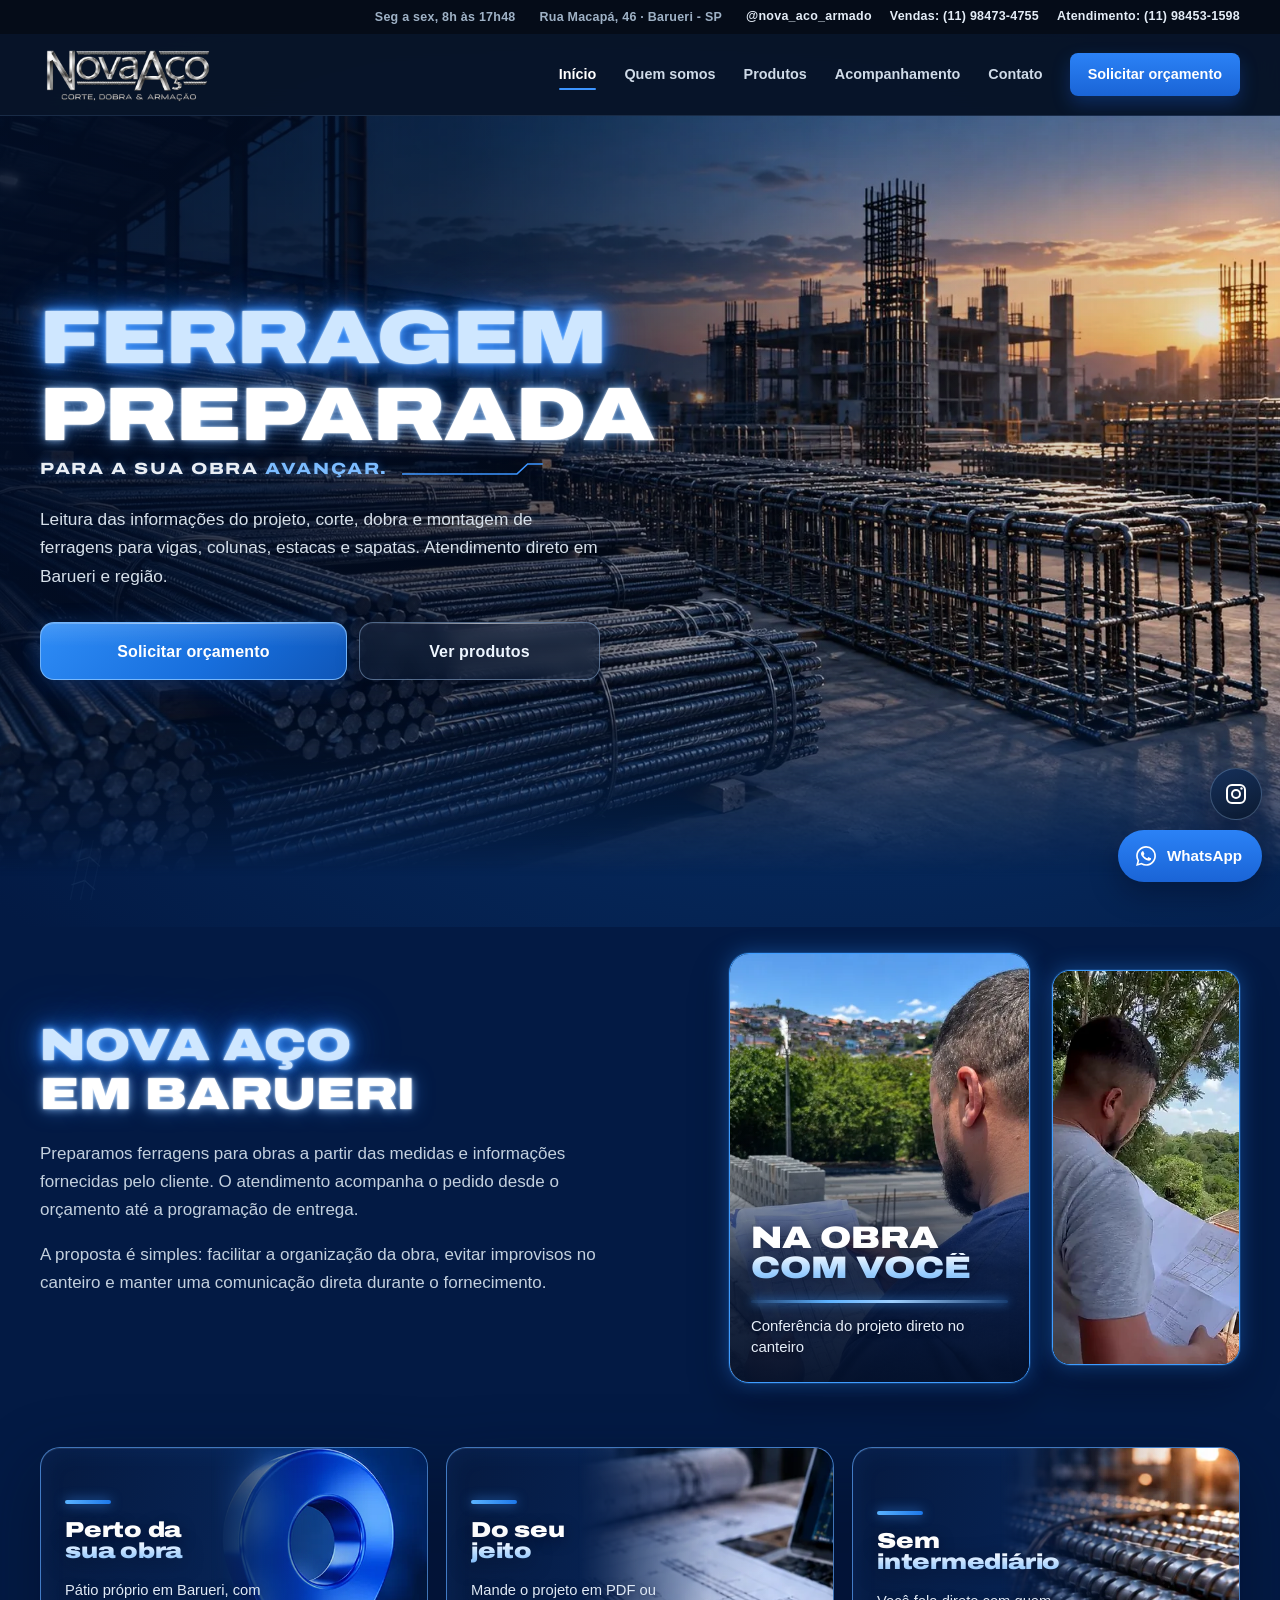
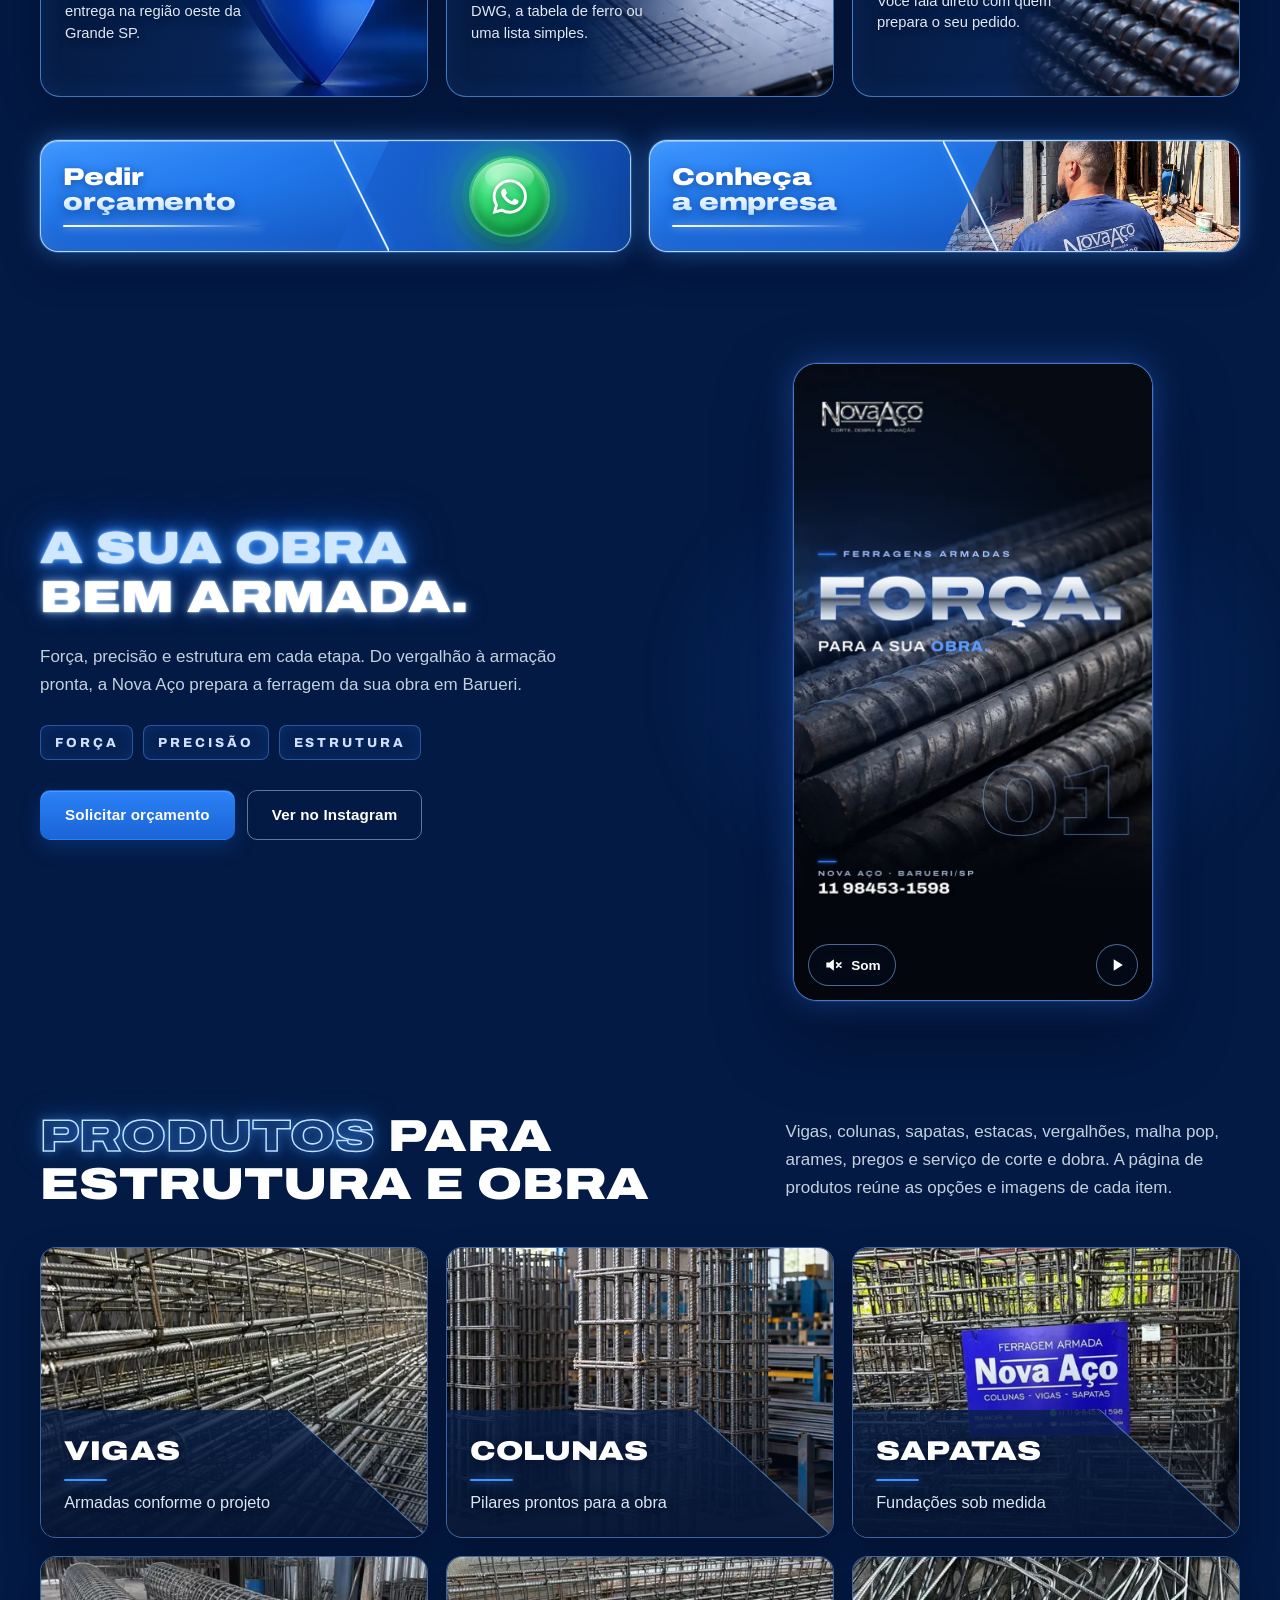
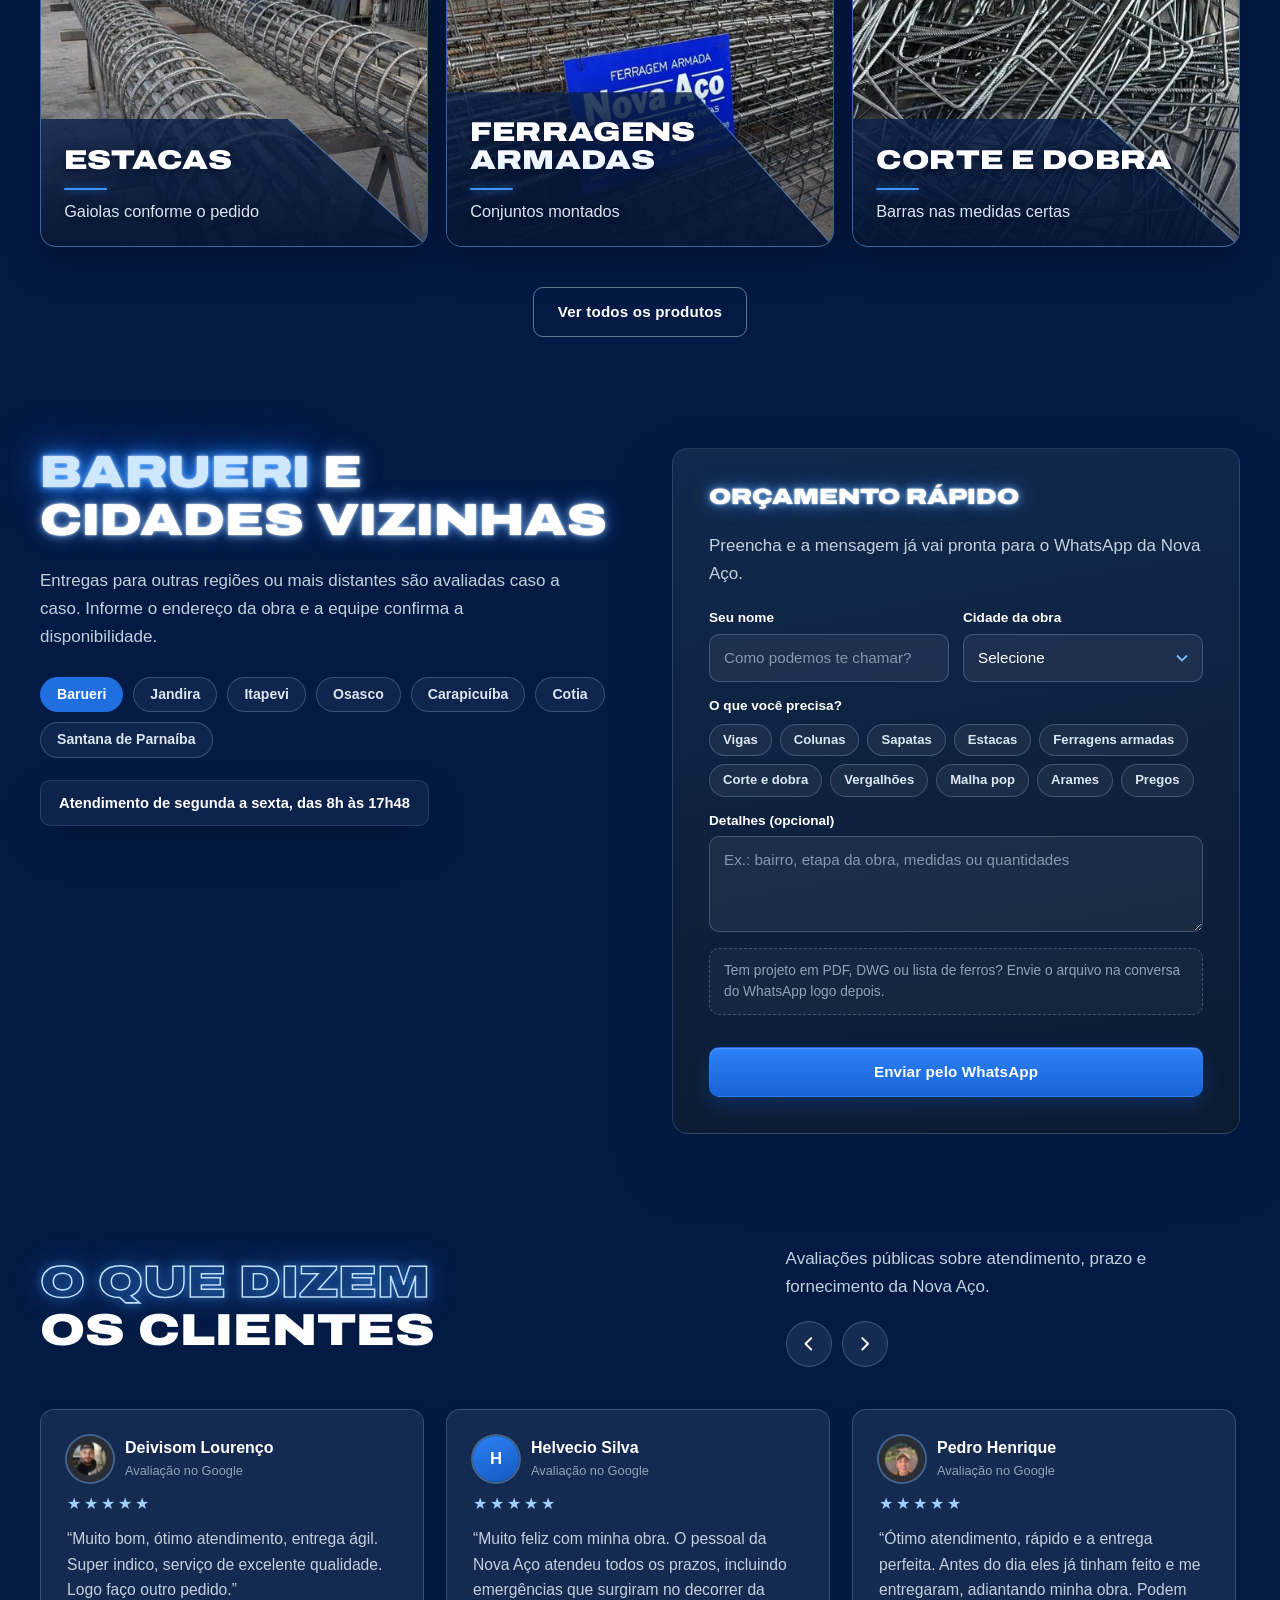
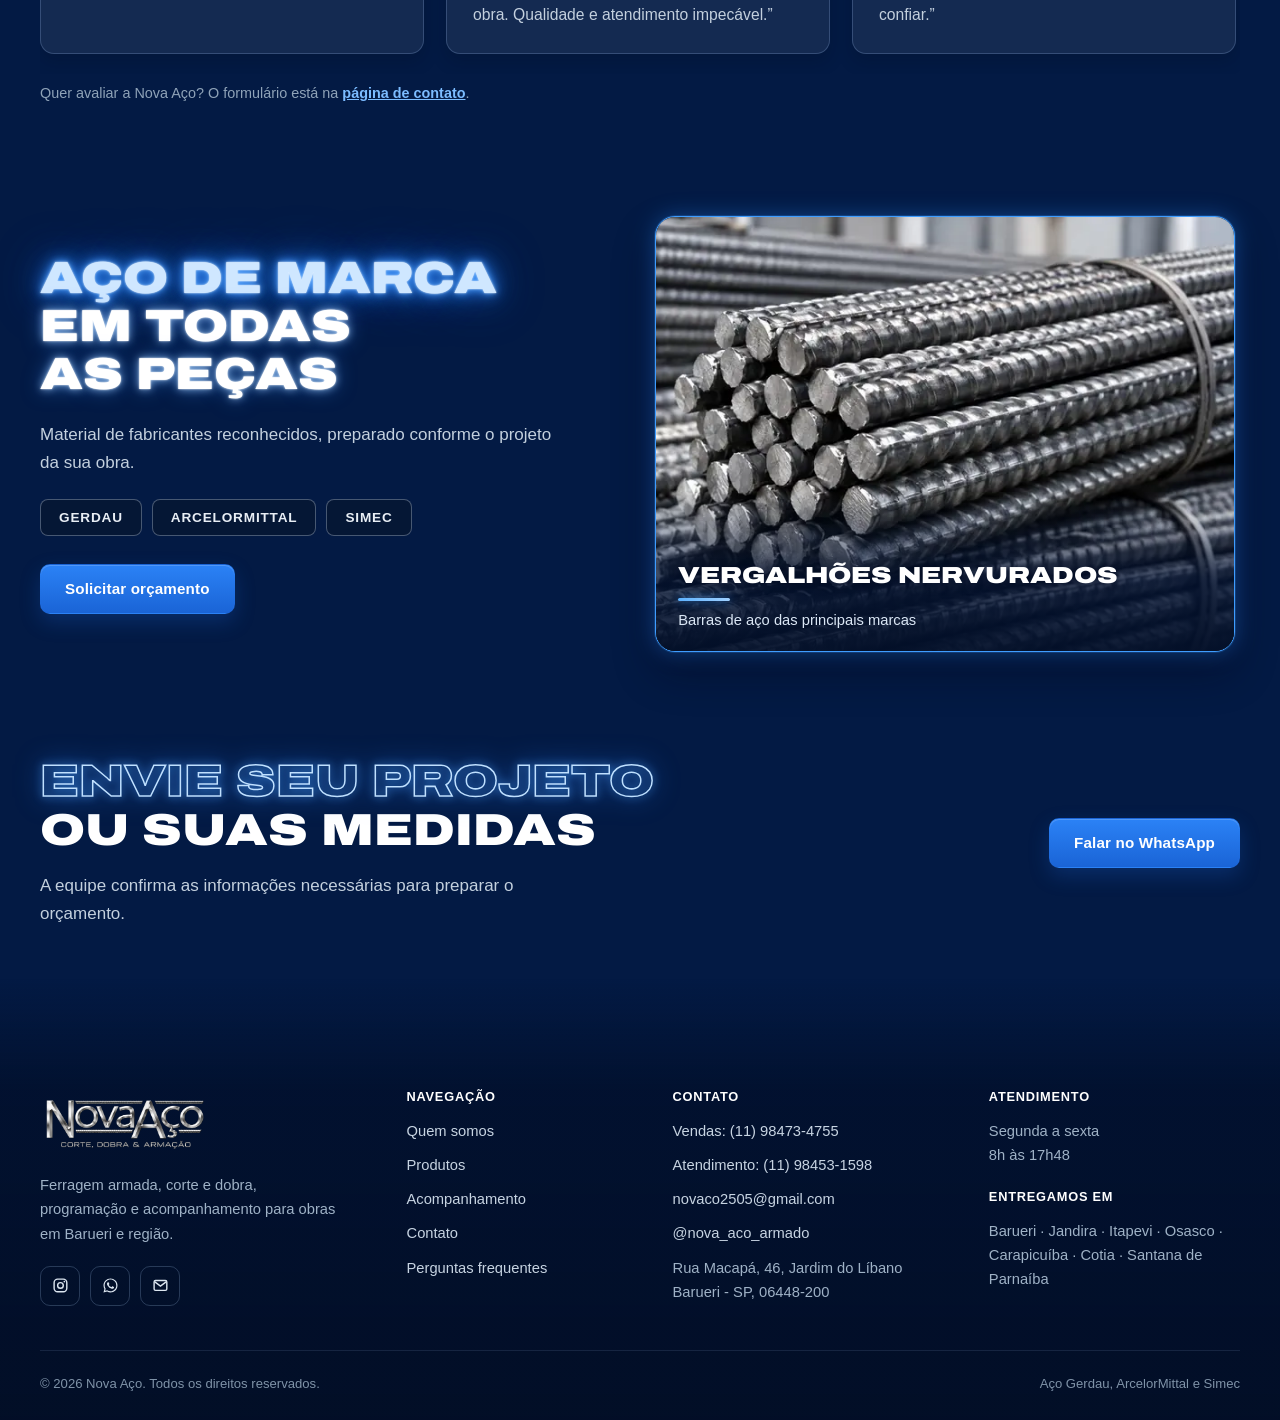
==== commit 1b7b325f: "Adiciona WhatsApp de vendas e direciona pedidos de orçamento" ====
--- a/index.html
+++ b/index.html
@@ -35,22 +35,22 @@
 <link rel="apple-touch-icon" href="/assets/favicon-nova-aco.png?v=20261002">
 <link rel="preload" as="image" href="/assets/img/logo-nova-aco.webp">
 <link rel="preload" as="image" type="image/webp" href="/assets/img/capa-patio.webp" imagesrcset="/assets/img/capa-patio-sm.webp 1000w, /assets/img/capa-patio.webp 1672w" imagesizes="100vw">
-<link rel="stylesheet" href="/assets/site.css?v=20261021-video">
+<link rel="stylesheet" href="/assets/site.css?v=20261104-vendas">
 <script>document.documentElement.classList.add('js');(function(){function f(){if(!window.NA_READY)document.documentElement.classList.add('no-reveal')}document.addEventListener('DOMContentLoaded',f);setTimeout(f,8000)})()</script>
-<script type="application/ld+json">{"@context": "https://schema.org", "@type": "LocalBusiness", "name": "Nova Aço", "url": "https://novaacoarmado.com.br/", "image": "https://novaacoarmado.com.br/assets/capa-nova-aco.png", "logo": "https://novaacoarmado.com.br/assets/img/logo-nova-aco.png", "telephone": "+5511984531598", "email": "novaco2505@gmail.com", "address": {"@type": "PostalAddress", "streetAddress": "Rua Macapá, 46 - Jardim do Líbano", "addressLocality": "Barueri", "addressRegion": "SP", "postalCode": "06448-200", "addressCountry": "BR"}, "openingHoursSpecification": [{"@type": "OpeningHoursSpecification", "dayOfWeek": ["Monday", "Tuesday", "Wednesday", "Thursday", "Friday"], "opens": "08:00", "closes": "17:48"}], "areaServed": ["Barueri", "Jandira", "Itapevi", "Osasco", "Carapicuíba", "Cotia", "Santana de Parnaíba"], "sameAs": ["https://www.instagram.com/nova_aco_armado/"], "brand": [{"@type": "Brand", "name": "Gerdau"}, {"@type": "Brand", "name": "ArcelorMittal"}, {"@type": "Brand", "name": "Simec"}]}</script>
+<script type="application/ld+json">{"@context": "https://schema.org", "@type": "LocalBusiness", "name": "Nova Aço", "url": "https://novaacoarmado.com.br/", "image": "https://novaacoarmado.com.br/assets/capa-nova-aco.png", "logo": "https://novaacoarmado.com.br/assets/img/logo-nova-aco.png", "telephone": "+5511984531598", "contactPoint": {"@type": "ContactPoint", "telephone": "+5511984734755", "contactType": "sales"}, "email": "novaco2505@gmail.com", "address": {"@type": "PostalAddress", "streetAddress": "Rua Macapá, 46 - Jardim do Líbano", "addressLocality": "Barueri", "addressRegion": "SP", "postalCode": "06448-200", "addressCountry": "BR"}, "openingHoursSpecification": [{"@type": "OpeningHoursSpecification", "dayOfWeek": ["Monday", "Tuesday", "Wednesday", "Thursday", "Friday"], "opens": "08:00", "closes": "17:48"}], "areaServed": ["Barueri", "Jandira", "Itapevi", "Osasco", "Carapicuíba", "Cotia", "Santana de Parnaíba"], "sameAs": ["https://www.instagram.com/nova_aco_armado/"], "brand": [{"@type": "Brand", "name": "Gerdau"}, {"@type": "Brand", "name": "ArcelorMittal"}, {"@type": "Brand", "name": "Simec"}]}</script>
 </head><body class="home-page">
 <a class="skip-link" href="#conteudo">Pular para o conteúdo</a>
 <div class="topbar"><div class="container topbar-inner">
   <span>Seg a sex, 8h às 17h48</span>
   <span class="topbar-hide">Rua Macapá, 46 · Barueri - SP</span>
-  <span class="topbar-links"><a class="topbar-hide" href="https://www.instagram.com/nova_aco_armado/" target="_blank" rel="noopener">@nova_aco_armado</a><a href="https://wa.me/5511984531598" target="_blank" rel="noopener">(11) 98453-1598</a></span>
+  <span class="topbar-links"><a class="topbar-hide" href="https://www.instagram.com/nova_aco_armado/" target="_blank" rel="noopener">@nova_aco_armado</a><a href="https://wa.me/5511984734755" target="_blank" rel="noopener">Vendas: (11) 98473-4755</a><a href="https://wa.me/5511984531598" target="_blank" rel="noopener">Atendimento: (11) 98453-1598</a></span>
 </div></div>
 <header class="site-header" data-header>
   <div class="container nav">
     <a class="brand" href="/" aria-label="Nova Aço - início"><img src="/assets/img/logo-nova-aco.webp" alt="Nova Aço - corte, dobra e armação" width="520" height="207"></a>
     <nav class="nav-links" id="menu-principal" aria-label="Navegação principal">
       <a href="/" aria-current="page">Início</a><a href="/quem-somos/">Quem somos</a><a href="/produtos/">Produtos</a><a href="/acompanhamento/">Acompanhamento</a><a href="/contato/">Contato</a>
-      <a class="nav-cta" href="https://wa.me/5511984531598?text=Ol%C3%A1%20Nova%20A%C3%A7o%21%20Gostaria%20de%20solicitar%20um%20or%C3%A7amento." target="_blank" rel="noopener">Solicitar orçamento</a>
+      <a class="nav-cta" href="https://wa.me/5511984734755?text=Ol%C3%A1%20Nova%20A%C3%A7o%21%20Gostaria%20de%20solicitar%20um%20or%C3%A7amento." target="_blank" rel="noopener">Solicitar orçamento</a>
     </nav>
     <button class="menu-button" type="button" aria-expanded="false" aria-controls="menu-principal" aria-label="Abrir menu"><svg viewBox="0 0 24 24" aria-hidden="true" class="ico"><path d="M4 7h16M4 12h16M4 17h16" stroke="currentColor" stroke-width="2.2" stroke-linecap="round"/></svg><span>Menu</span></button>
   </div>
@@ -61,7 +61,7 @@
     <div class="container hero-content">
       <h1 class="tt tt-hero tt-led" aria-label="Ferragem preparada para a sua obra avançar."><span class="tl tb" data-t="Ferragem"><span class="f">Ferragem</span></span> <span class="tl ts" data-t="preparada"><span class="f">preparada</span></span> <span class="tt-sub"><span>para a sua obra <b>avançar.</b></span><svg class="kline" viewBox="0 0 240 20" preserveAspectRatio="none" aria-hidden="true"><polyline points="0,17 196,17 214,3 240,3"/></svg></span></h1>
       <p class="hero-text">Leitura das informações do projeto, corte, dobra e montagem de ferragens para vigas, colunas, estacas e sapatas. Atendimento direto em Barueri e região.</p>
-      <div class="actions"><a class="btn btn-accent" href="https://wa.me/5511984531598?text=Ol%C3%A1%20Nova%20A%C3%A7o%21%20Gostaria%20de%20solicitar%20um%20or%C3%A7amento." target="_blank" rel="noopener">Solicitar orçamento</a><a class="btn btn-ghost" href="/produtos/">Ver produtos</a></div>
+      <div class="actions"><a class="btn btn-accent" href="https://wa.me/5511984734755?text=Ol%C3%A1%20Nova%20A%C3%A7o%21%20Gostaria%20de%20solicitar%20um%20or%C3%A7amento." target="_blank" rel="noopener">Solicitar orçamento</a><a class="btn btn-ghost" href="/produtos/">Ver produtos</a></div>
     </div>
   </section>
 
@@ -78,7 +78,7 @@
         <li class="feat feat--projeto"><span class="feat-media" aria-hidden="true"><img src="/assets/img/diferencial-projeto.webp?v=20261002" alt="" width="600" height="368" loading="lazy" decoding="async"></span><div class="feat-copy"><h3><span>Do seu</span> <span class="feat-hl">jeito</span></h3><p>Mande o projeto em PDF ou DWG, a tabela de ferro ou uma lista simples.</p></div></li>
         <li class="feat feat--direto"><span class="feat-media" aria-hidden="true"><img src="/assets/img/diferencial-vergalhao.webp?v=20261002" alt="" width="550" height="334" loading="lazy" decoding="async"></span><div class="feat-copy"><h3><span>Sem</span> <span class="feat-hl">intermediário</span></h3><p>Você fala direto com quem prepara o seu pedido.</p></div></li>
       </ul>
-      <div class="cta-banners" data-reveal-group><a class="cta-banner cta-banner--quote" href="https://wa.me/5511984531598?text=Ol%C3%A1%20Nova%20A%C3%A7o%21%20Gostaria%20de%20solicitar%20um%20or%C3%A7amento." target="_blank" rel="noopener" aria-label="Pedir orçamento pelo WhatsApp"><span class="cta-banner-wa" aria-hidden="true"><span class="wa-badge"><svg viewBox="0 0 24 24" aria-hidden="true" class="wa-glyph"><path fill="currentColor" d="M19.05 4.91A9.82 9.82 0 0 0 12.04 2C6.58 2 2.13 6.45 2.13 11.91c0 1.75.46 3.45 1.32 4.95L2.05 22l5.25-1.38a9.9 9.9 0 0 0 4.74 1.21h.01c5.46 0 9.91-4.45 9.91-9.91 0-2.65-1.03-5.14-2.91-7.01Zm-7.01 15.24h-.01a8.2 8.2 0 0 1-4.19-1.15l-.3-.18-3.12.82.83-3.04-.2-.31a8.2 8.2 0 0 1-1.26-4.38c0-4.54 3.7-8.23 8.24-8.23 2.2 0 4.27.86 5.82 2.42a8.18 8.18 0 0 1 2.41 5.82c0 4.54-3.7 8.23-8.22 8.23Zm4.52-6.16c-.25-.12-1.47-.72-1.69-.81-.23-.08-.39-.12-.56.13-.16.24-.64.8-.78.97-.14.16-.29.18-.54.06-.25-.12-1.05-.39-1.99-1.23-.74-.66-1.23-1.47-1.38-1.72-.14-.25-.01-.38.11-.5.11-.11.25-.29.37-.43.13-.15.17-.25.25-.41.08-.17.04-.31-.02-.43-.06-.12-.56-1.34-.76-1.84-.2-.48-.41-.42-.56-.43h-.48c-.17 0-.43.06-.66.31-.22.25-.86.85-.86 2.07 0 1.22.89 2.4 1.01 2.56.12.17 1.75 2.67 4.23 3.74.59.26 1.05.41 1.41.52.59.19 1.13.16 1.56.1.48-.07 1.47-.6 1.67-1.18.21-.58.21-1.07.14-1.18-.06-.1-.22-.16-.47-.28Z"/></svg></span></span><span class="cta-banner-txt"><span>Pedir</span><span class="cta-banner-hl">orçamento</span></span></a><a class="cta-banner cta-banner--company" href="/quem-somos/" aria-label="Conheça a empresa"><span class="cta-banner-photo" aria-hidden="true"><img src="/assets/img/foto-camiseta-obra-sm.webp" srcset="/assets/img/foto-camiseta-obra-sm.webp 512w, /assets/img/foto-camiseta-obra.webp 960w" sizes="(max-width: 700px) 60vw, 340px" alt="" width="960" height="1200" loading="lazy" decoding="async"></span><span class="cta-banner-txt"><span>Conheça</span><span class="cta-banner-hl">a empresa</span></span></a></div>
+      <div class="cta-banners" data-reveal-group><a class="cta-banner cta-banner--quote" href="https://wa.me/5511984734755?text=Ol%C3%A1%20Nova%20A%C3%A7o%21%20Gostaria%20de%20solicitar%20um%20or%C3%A7amento." target="_blank" rel="noopener" aria-label="Pedir orçamento pelo WhatsApp"><span class="cta-banner-wa" aria-hidden="true"><span class="wa-badge"><svg viewBox="0 0 24 24" aria-hidden="true" class="wa-glyph"><path fill="currentColor" d="M19.05 4.91A9.82 9.82 0 0 0 12.04 2C6.58 2 2.13 6.45 2.13 11.91c0 1.75.46 3.45 1.32 4.95L2.05 22l5.25-1.38a9.9 9.9 0 0 0 4.74 1.21h.01c5.46 0 9.91-4.45 9.91-9.91 0-2.65-1.03-5.14-2.91-7.01Zm-7.01 15.24h-.01a8.2 8.2 0 0 1-4.19-1.15l-.3-.18-3.12.82.83-3.04-.2-.31a8.2 8.2 0 0 1-1.26-4.38c0-4.54 3.7-8.23 8.24-8.23 2.2 0 4.27.86 5.82 2.42a8.18 8.18 0 0 1 2.41 5.82c0 4.54-3.7 8.23-8.22 8.23Zm4.52-6.16c-.25-.12-1.47-.72-1.69-.81-.23-.08-.39-.12-.56.13-.16.24-.64.8-.78.97-.14.16-.29.18-.54.06-.25-.12-1.05-.39-1.99-1.23-.74-.66-1.23-1.47-1.38-1.72-.14-.25-.01-.38.11-.5.11-.11.25-.29.37-.43.13-.15.17-.25.25-.41.08-.17.04-.31-.02-.43-.06-.12-.56-1.34-.76-1.84-.2-.48-.41-.42-.56-.43h-.48c-.17 0-.43.06-.66.31-.22.25-.86.85-.86 2.07 0 1.22.89 2.4 1.01 2.56.12.17 1.75 2.67 4.23 3.74.59.26 1.05.41 1.41.52.59.19 1.13.16 1.56.1.48-.07 1.47-.6 1.67-1.18.21-.58.21-1.07.14-1.18-.06-.1-.22-.16-.47-.28Z"/></svg></span></span><span class="cta-banner-txt"><span>Pedir</span><span class="cta-banner-hl">orçamento</span></span></a><a class="cta-banner cta-banner--company" href="/quem-somos/" aria-label="Conheça a empresa"><span class="cta-banner-photo" aria-hidden="true"><img src="/assets/img/foto-camiseta-obra-sm.webp" srcset="/assets/img/foto-camiseta-obra-sm.webp 512w, /assets/img/foto-camiseta-obra.webp 960w" sizes="(max-width: 700px) 60vw, 340px" alt="" width="960" height="1200" loading="lazy" decoding="async"></span><span class="cta-banner-txt"><span>Conheça</span><span class="cta-banner-hl">a empresa</span></span></a></div>
     </div>
   </section>
 
@@ -88,7 +88,7 @@
         <h2 class="tt tt-led" aria-label="A sua obra bem armada."><span class="tl tb" data-t="A sua obra"><span class="f">A sua obra</span></span> <span class="tl ts" data-t="bem armada."><span class="f">bem armada.</span></span></h2>
         <p>Força, precisão e estrutura em cada etapa. Do vergalhão à armação pronta, a Nova Aço prepara a ferragem da sua obra em Barueri.</p>
         <ul class="reel-points"><li>Força</li><li>Precisão</li><li>Estrutura</li></ul>
-        <div class="actions"><a class="btn btn-accent" href="https://wa.me/5511984531598?text=Ol%C3%A1%20Nova%20A%C3%A7o%21%20Gostaria%20de%20solicitar%20um%20or%C3%A7amento." target="_blank" rel="noopener">Solicitar orçamento</a><a class="btn btn-ghost" href="https://www.instagram.com/nova_aco_armado/" target="_blank" rel="noopener">Ver no Instagram</a></div>
+        <div class="actions"><a class="btn btn-accent" href="https://wa.me/5511984734755?text=Ol%C3%A1%20Nova%20A%C3%A7o%21%20Gostaria%20de%20solicitar%20um%20or%C3%A7amento." target="_blank" rel="noopener">Solicitar orçamento</a><a class="btn btn-ghost" href="https://www.instagram.com/nova_aco_armado/" target="_blank" rel="noopener">Ver no Instagram</a></div>
       </div>
       <div class="reel-stage reveal">
         <div class="reel-frame">
@@ -171,28 +171,28 @@
         <h2 class="tt tt-led" aria-label="Aço de marca em todas as peças"><span class="tl tb" data-t="Aço de marca"><span class="f">Aço de marca</span></span> <span class="tl ts" data-t="em todas as peças"><span class="f">em todas as peças</span></span></h2>
         <p>Material de fabricantes reconhecidos, preparado conforme o projeto da sua obra.</p>
         <ul class="brand-list"><li>Gerdau</li><li>ArcelorMittal</li><li>Simec</li></ul>
-        <a class="btn btn-accent" href="https://wa.me/5511984531598?text=Ol%C3%A1%20Nova%20A%C3%A7o%21%20Gostaria%20de%20solicitar%20um%20or%C3%A7amento." target="_blank" rel="noopener">Solicitar orçamento</a>
+        <a class="btn btn-accent" href="https://wa.me/5511984734755?text=Ol%C3%A1%20Nova%20A%C3%A7o%21%20Gostaria%20de%20solicitar%20um%20or%C3%A7amento." target="_blank" rel="noopener">Solicitar orçamento</a>
       </div>
       <figure class="band-photo pic-card reveal"><img src="/assets/img/produto-vergalhoes-final.webp" srcset="/assets/img/produto-vergalhoes-final-sm.webp 640w, /assets/img/produto-vergalhoes-final.webp 1200w" sizes="(max-width: 900px) 92vw, 46vw" alt="Feixe de vergalhões nervurados" width="1200" height="900" loading="lazy" decoding="async"><figcaption class="pic-cap"><strong>Vergalhões nervurados</strong><span>Barras de aço das principais marcas</span></figcaption></figure>
     </div>
   </section>
 
-  <section class="cta-band tone-dark tone-alt"><div class="container cta-inner"><div class="cta-copy"><h2 class="tt tt-vaz" aria-label="Envie seu projeto ou suas medidas"><span class="tl tb" data-t="Envie seu projeto"><span class="f">Envie seu projeto</span></span> <span class="tl ts" data-t="ou suas medidas"><span class="f">ou suas medidas</span></span></h2><p>A equipe confirma as informações necessárias para preparar o orçamento.</p></div><a class="btn btn-accent" href="https://wa.me/5511984531598?text=Ol%C3%A1%20Nova%20A%C3%A7o%21%20Gostaria%20de%20solicitar%20um%20or%C3%A7amento." target="_blank" rel="noopener">Falar no WhatsApp</a></div></section>
+  <section class="cta-band tone-dark tone-alt"><div class="container cta-inner"><div class="cta-copy"><h2 class="tt tt-vaz" aria-label="Envie seu projeto ou suas medidas"><span class="tl tb" data-t="Envie seu projeto"><span class="f">Envie seu projeto</span></span> <span class="tl ts" data-t="ou suas medidas"><span class="f">ou suas medidas</span></span></h2><p>A equipe confirma as informações necessárias para preparar o orçamento.</p></div><a class="btn btn-accent" href="https://wa.me/5511984734755?text=Ol%C3%A1%20Nova%20A%C3%A7o%21%20Gostaria%20de%20solicitar%20um%20or%C3%A7amento." target="_blank" rel="noopener">Falar no WhatsApp</a></div></section>
 </main>
 <footer class="site-footer">
   <div class="container">
     <div class="footer-top">
       <div class="footer-brand"><img src="/assets/img/logo-nova-aco.webp" alt="Nova Aço" width="520" height="207" loading="lazy"><p>Ferragem armada, corte e dobra, programação e acompanhamento para obras em Barueri e região.</p>
-        <div class="footer-social"><a href="https://www.instagram.com/nova_aco_armado/" target="_blank" rel="noopener" aria-label="Instagram da Nova Aço"><svg viewBox="0 0 24 24" aria-hidden="true" class="ico"><rect x="3" y="3" width="18" height="18" rx="5" fill="none" stroke="currentColor" stroke-width="2"/><circle cx="12" cy="12" r="4" fill="none" stroke="currentColor" stroke-width="2"/><circle cx="17.5" cy="6.5" r="1.2" fill="currentColor"/></svg></a><a href="https://wa.me/5511984531598" target="_blank" rel="noopener" aria-label="WhatsApp da Nova Aço"><svg viewBox="0 0 24 24" aria-hidden="true" class="ico"><path fill="currentColor" d="M19.05 4.91A9.82 9.82 0 0 0 12.04 2C6.58 2 2.13 6.45 2.13 11.91c0 1.75.46 3.45 1.32 4.95L2.05 22l5.25-1.38a9.9 9.9 0 0 0 4.74 1.21h.01c5.46 0 9.91-4.45 9.91-9.91 0-2.65-1.03-5.14-2.91-7.01Zm-7.01 15.24h-.01a8.2 8.2 0 0 1-4.19-1.15l-.3-.18-3.12.82.83-3.04-.2-.31a8.2 8.2 0 0 1-1.26-4.38c0-4.54 3.7-8.23 8.24-8.23 2.2 0 4.27.86 5.82 2.42a8.18 8.18 0 0 1 2.41 5.82c0 4.54-3.7 8.23-8.22 8.23Zm4.52-6.16c-.25-.12-1.47-.72-1.69-.81-.23-.08-.39-.12-.56.13-.16.24-.64.8-.78.97-.14.16-.29.18-.54.06-.25-.12-1.05-.39-1.99-1.23-.74-.66-1.23-1.47-1.38-1.72-.14-.25-.01-.38.11-.5.11-.11.25-.29.37-.43.13-.15.17-.25.25-.41.08-.17.04-.31-.02-.43-.06-.12-.56-1.34-.76-1.84-.2-.48-.41-.42-.56-.43h-.48c-.17 0-.43.06-.66.31-.22.25-.86.85-.86 2.07 0 1.22.89 2.4 1.01 2.56.12.17 1.75 2.67 4.23 3.74.59.26 1.05.41 1.41.52.59.19 1.13.16 1.56.1.48-.07 1.47-.6 1.67-1.18.21-.58.21-1.07.14-1.18-.06-.1-.22-.16-.47-.28Z"/></svg></a><a href="mailto:novaco2505@gmail.com" aria-label="E-mail da Nova Aço"><svg viewBox="0 0 24 24" aria-hidden="true" class="ico"><rect x="3" y="5" width="18" height="14" rx="2" fill="none" stroke="currentColor" stroke-width="2"/><path d="m4 7 8 6 8-6" fill="none" stroke="currentColor" stroke-width="2"/></svg></a></div>
+        <div class="footer-social"><a href="https://www.instagram.com/nova_aco_armado/" target="_blank" rel="noopener" aria-label="Instagram da Nova Aço"><svg viewBox="0 0 24 24" aria-hidden="true" class="ico"><rect x="3" y="3" width="18" height="18" rx="5" fill="none" stroke="currentColor" stroke-width="2"/><circle cx="12" cy="12" r="4" fill="none" stroke="currentColor" stroke-width="2"/><circle cx="17.5" cy="6.5" r="1.2" fill="currentColor"/></svg></a><a href="https://wa.me/5511984734755" target="_blank" rel="noopener" aria-label="WhatsApp da Nova Aço"><svg viewBox="0 0 24 24" aria-hidden="true" class="ico"><path fill="currentColor" d="M19.05 4.91A9.82 9.82 0 0 0 12.04 2C6.58 2 2.13 6.45 2.13 11.91c0 1.75.46 3.45 1.32 4.95L2.05 22l5.25-1.38a9.9 9.9 0 0 0 4.74 1.21h.01c5.46 0 9.91-4.45 9.91-9.91 0-2.65-1.03-5.14-2.91-7.01Zm-7.01 15.24h-.01a8.2 8.2 0 0 1-4.19-1.15l-.3-.18-3.12.82.83-3.04-.2-.31a8.2 8.2 0 0 1-1.26-4.38c0-4.54 3.7-8.23 8.24-8.23 2.2 0 4.27.86 5.82 2.42a8.18 8.18 0 0 1 2.41 5.82c0 4.54-3.7 8.23-8.22 8.23Zm4.52-6.16c-.25-.12-1.47-.72-1.69-.81-.23-.08-.39-.12-.56.13-.16.24-.64.8-.78.97-.14.16-.29.18-.54.06-.25-.12-1.05-.39-1.99-1.23-.74-.66-1.23-1.47-1.38-1.72-.14-.25-.01-.38.11-.5.11-.11.25-.29.37-.43.13-.15.17-.25.25-.41.08-.17.04-.31-.02-.43-.06-.12-.56-1.34-.76-1.84-.2-.48-.41-.42-.56-.43h-.48c-.17 0-.43.06-.66.31-.22.25-.86.85-.86 2.07 0 1.22.89 2.4 1.01 2.56.12.17 1.75 2.67 4.23 3.74.59.26 1.05.41 1.41.52.59.19 1.13.16 1.56.1.48-.07 1.47-.6 1.67-1.18.21-.58.21-1.07.14-1.18-.06-.1-.22-.16-.47-.28Z"/></svg></a><a href="mailto:novaco2505@gmail.com" aria-label="E-mail da Nova Aço"><svg viewBox="0 0 24 24" aria-hidden="true" class="ico"><rect x="3" y="5" width="18" height="14" rx="2" fill="none" stroke="currentColor" stroke-width="2"/><path d="m4 7 8 6 8-6" fill="none" stroke="currentColor" stroke-width="2"/></svg></a></div>
       </div>
       <div class="footer-col"><strong>Navegação</strong><a href="/quem-somos/">Quem somos</a><a href="/produtos/">Produtos</a><a href="/acompanhamento/">Acompanhamento</a><a href="/contato/">Contato</a><a href="/contato/#perguntas">Perguntas frequentes</a></div>
-      <div class="footer-col"><strong>Contato</strong><a href="https://wa.me/5511984531598" target="_blank" rel="noopener">(11) 98453-1598</a><a href="mailto:novaco2505@gmail.com">novaco2505@gmail.com</a><a href="https://www.instagram.com/nova_aco_armado/" target="_blank" rel="noopener">@nova_aco_armado</a><p>Rua Macapá, 46, Jardim do Líbano<br>Barueri - SP, 06448-200</p></div>
+      <div class="footer-col"><strong>Contato</strong><a href="https://wa.me/5511984734755" target="_blank" rel="noopener">Vendas: (11) 98473-4755</a><a href="https://wa.me/5511984531598" target="_blank" rel="noopener">Atendimento: (11) 98453-1598</a><a href="mailto:novaco2505@gmail.com">novaco2505@gmail.com</a><a href="https://www.instagram.com/nova_aco_armado/" target="_blank" rel="noopener">@nova_aco_armado</a><p>Rua Macapá, 46, Jardim do Líbano<br>Barueri - SP, 06448-200</p></div>
       <div class="footer-col"><strong>Atendimento</strong><p>Segunda a sexta<br>8h às 17h48</p><strong class="mt">Entregamos em</strong><p>Barueri · Jandira · Itapevi · Osasco · Carapicuíba · Cotia · Santana de Parnaíba</p></div>
     </div>
     <div class="footer-bottom"><span>© 2026 Nova Aço. Todos os direitos reservados.</span><span>Aço Gerdau, ArcelorMittal e Simec</span></div>
   </div>
 </footer>
-<div class="fab-stack"><a class="fab fab-ig" href="https://www.instagram.com/nova_aco_armado/" target="_blank" rel="noopener" aria-label="Instagram da Nova Aço"><svg viewBox="0 0 24 24" aria-hidden="true" class="ico"><rect x="3" y="3" width="18" height="18" rx="5" fill="none" stroke="currentColor" stroke-width="2"/><circle cx="12" cy="12" r="4" fill="none" stroke="currentColor" stroke-width="2"/><circle cx="17.5" cy="6.5" r="1.2" fill="currentColor"/></svg></a><a class="fab fab-wa" href="https://wa.me/5511984531598?text=Ol%C3%A1%20Nova%20A%C3%A7o%21%20Gostaria%20de%20solicitar%20um%20or%C3%A7amento." target="_blank" rel="noopener" aria-label="Falar com a Nova Aço no WhatsApp"><svg viewBox="0 0 24 24" aria-hidden="true" class="ico"><path fill="currentColor" d="M19.05 4.91A9.82 9.82 0 0 0 12.04 2C6.58 2 2.13 6.45 2.13 11.91c0 1.75.46 3.45 1.32 4.95L2.05 22l5.25-1.38a9.9 9.9 0 0 0 4.74 1.21h.01c5.46 0 9.91-4.45 9.91-9.91 0-2.65-1.03-5.14-2.91-7.01Zm-7.01 15.24h-.01a8.2 8.2 0 0 1-4.19-1.15l-.3-.18-3.12.82.83-3.04-.2-.31a8.2 8.2 0 0 1-1.26-4.38c0-4.54 3.7-8.23 8.24-8.23 2.2 0 4.27.86 5.82 2.42a8.18 8.18 0 0 1 2.41 5.82c0 4.54-3.7 8.23-8.22 8.23Zm4.52-6.16c-.25-.12-1.47-.72-1.69-.81-.23-.08-.39-.12-.56.13-.16.24-.64.8-.78.97-.14.16-.29.18-.54.06-.25-.12-1.05-.39-1.99-1.23-.74-.66-1.23-1.47-1.38-1.72-.14-.25-.01-.38.11-.5.11-.11.25-.29.37-.43.13-.15.17-.25.25-.41.08-.17.04-.31-.02-.43-.06-.12-.56-1.34-.76-1.84-.2-.48-.41-.42-.56-.43h-.48c-.17 0-.43.06-.66.31-.22.25-.86.85-.86 2.07 0 1.22.89 2.4 1.01 2.56.12.17 1.75 2.67 4.23 3.74.59.26 1.05.41 1.41.52.59.19 1.13.16 1.56.1.48-.07 1.47-.6 1.67-1.18.21-.58.21-1.07.14-1.18-.06-.1-.22-.16-.47-.28Z"/></svg><span>WhatsApp</span></a></div>
+<div class="fab-stack"><a class="fab fab-ig" href="https://www.instagram.com/nova_aco_armado/" target="_blank" rel="noopener" aria-label="Instagram da Nova Aço"><svg viewBox="0 0 24 24" aria-hidden="true" class="ico"><rect x="3" y="3" width="18" height="18" rx="5" fill="none" stroke="currentColor" stroke-width="2"/><circle cx="12" cy="12" r="4" fill="none" stroke="currentColor" stroke-width="2"/><circle cx="17.5" cy="6.5" r="1.2" fill="currentColor"/></svg></a><a class="fab fab-wa" href="https://wa.me/5511984734755?text=Ol%C3%A1%20Nova%20A%C3%A7o%21%20Gostaria%20de%20solicitar%20um%20or%C3%A7amento." target="_blank" rel="noopener" aria-label="Falar com a Nova Aço no WhatsApp"><svg viewBox="0 0 24 24" aria-hidden="true" class="ico"><path fill="currentColor" d="M19.05 4.91A9.82 9.82 0 0 0 12.04 2C6.58 2 2.13 6.45 2.13 11.91c0 1.75.46 3.45 1.32 4.95L2.05 22l5.25-1.38a9.9 9.9 0 0 0 4.74 1.21h.01c5.46 0 9.91-4.45 9.91-9.91 0-2.65-1.03-5.14-2.91-7.01Zm-7.01 15.24h-.01a8.2 8.2 0 0 1-4.19-1.15l-.3-.18-3.12.82.83-3.04-.2-.31a8.2 8.2 0 0 1-1.26-4.38c0-4.54 3.7-8.23 8.24-8.23 2.2 0 4.27.86 5.82 2.42a8.18 8.18 0 0 1 2.41 5.82c0 4.54-3.7 8.23-8.22 8.23Zm4.52-6.16c-.25-.12-1.47-.72-1.69-.81-.23-.08-.39-.12-.56.13-.16.24-.64.8-.78.97-.14.16-.29.18-.54.06-.25-.12-1.05-.39-1.99-1.23-.74-.66-1.23-1.47-1.38-1.72-.14-.25-.01-.38.11-.5.11-.11.25-.29.37-.43.13-.15.17-.25.25-.41.08-.17.04-.31-.02-.43-.06-.12-.56-1.34-.76-1.84-.2-.48-.41-.42-.56-.43h-.48c-.17 0-.43.06-.66.31-.22.25-.86.85-.86 2.07 0 1.22.89 2.4 1.01 2.56.12.17 1.75 2.67 4.23 3.74.59.26 1.05.41 1.41.52.59.19 1.13.16 1.56.1.48-.07 1.47-.6 1.67-1.18.21-.58.21-1.07.14-1.18-.06-.1-.22-.16-.47-.28Z"/></svg><span>WhatsApp</span></a></div>
 
-<script src="/assets/site.js?v=20261021-video" defer></script>
+<script src="/assets/site.js?v=20261104-vendas" defer></script>
 </body></html>
--- a/assets/site.css
+++ b/assets/site.css
@@ -129,8 +129,9 @@
 
 /* ---------- topo ---------- */
 .topbar{background:#050c18;color:#9fb2c6;font:600 .78rem/1 var(--ui);letter-spacing:.02em}
-.topbar-inner{display:flex;justify-content:flex-end;align-items:center;gap:24px;min-height:34px}
-.topbar-links{display:inline-flex;gap:20px}
+.topbar-inner{display:flex;flex-wrap:wrap;justify-content:flex-end;align-items:center;gap:8px 24px;min-height:34px;padding-block:7px}
+.topbar-links{display:inline-flex;flex-wrap:wrap;justify-content:flex-end;gap:8px 18px}
+.topbar-links a{white-space:nowrap;line-height:1.4}
 .topbar a{color:#e4edf7}
 .topbar a:hover{color:#fff;text-decoration:underline}
 .site-header{position:sticky;top:0;z-index:60;background:rgba(8,20,38,.95);-webkit-backdrop-filter:blur(12px);backdrop-filter:blur(12px);border-bottom:1px solid rgba(120,170,230,.16);transition:box-shadow .25s ease}
@@ -452,6 +453,7 @@
   .container{width:min(calc(100% - 32px),var(--max))}
   .topbar-hide{display:none}
   .topbar-inner{justify-content:space-between}
+  .topbar-links{justify-content:flex-start;gap:8px 14px}
   :root{--header-h:70px}
   .brand img{width:150px}
   .section{padding:56px 0}
@@ -1053,6 +1055,7 @@
 
 /* ===== Contato: cards com ícone ===== */
 .contact-cards{display:grid;grid-template-columns:repeat(2,minmax(0,1fr));gap:14px}
+.contact-card-sales{grid-column:1/-1}
 .contact-card{position:relative;display:grid;grid-template-columns:auto minmax(0,1fr);align-items:center;gap:14px;padding:18px 18px;
   border-radius:16px;color:#fff;
   background:linear-gradient(150deg,rgba(30,82,158,.42) 0%,rgba(8,30,70,.62) 100%);
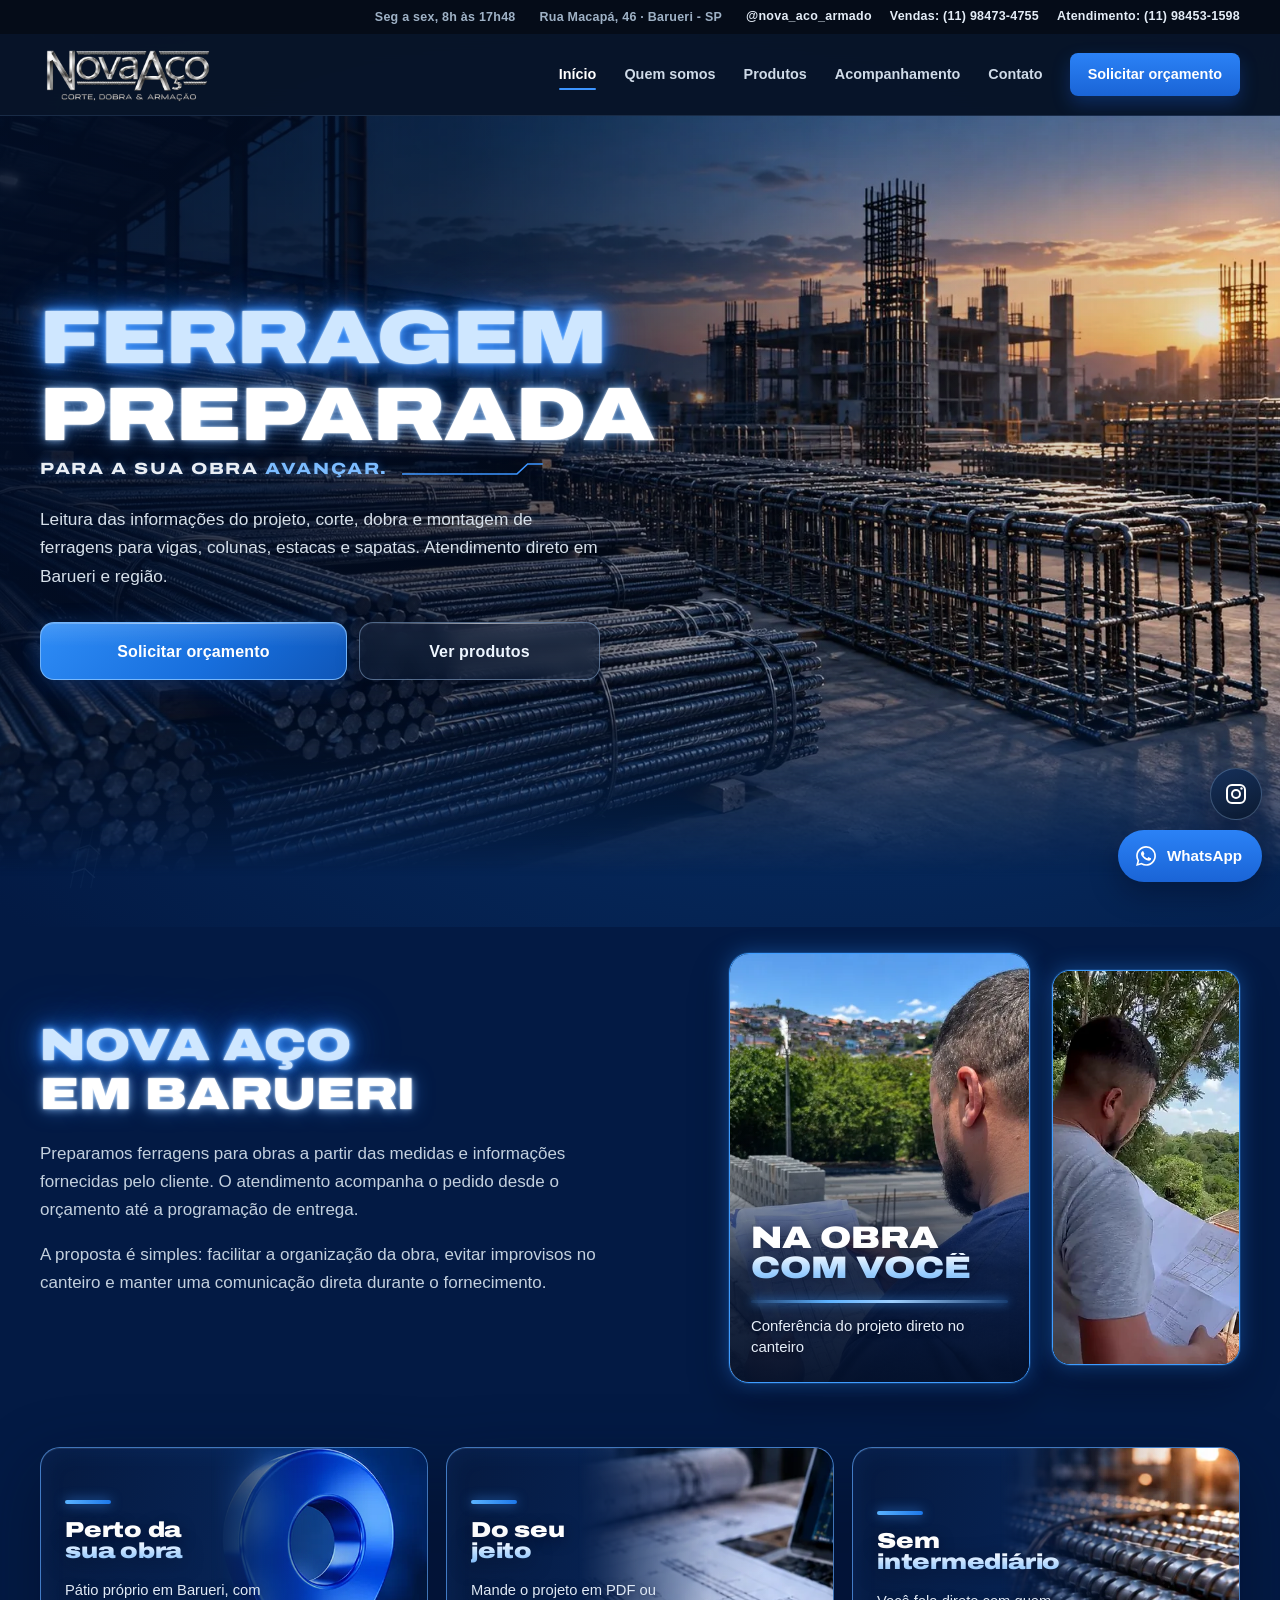
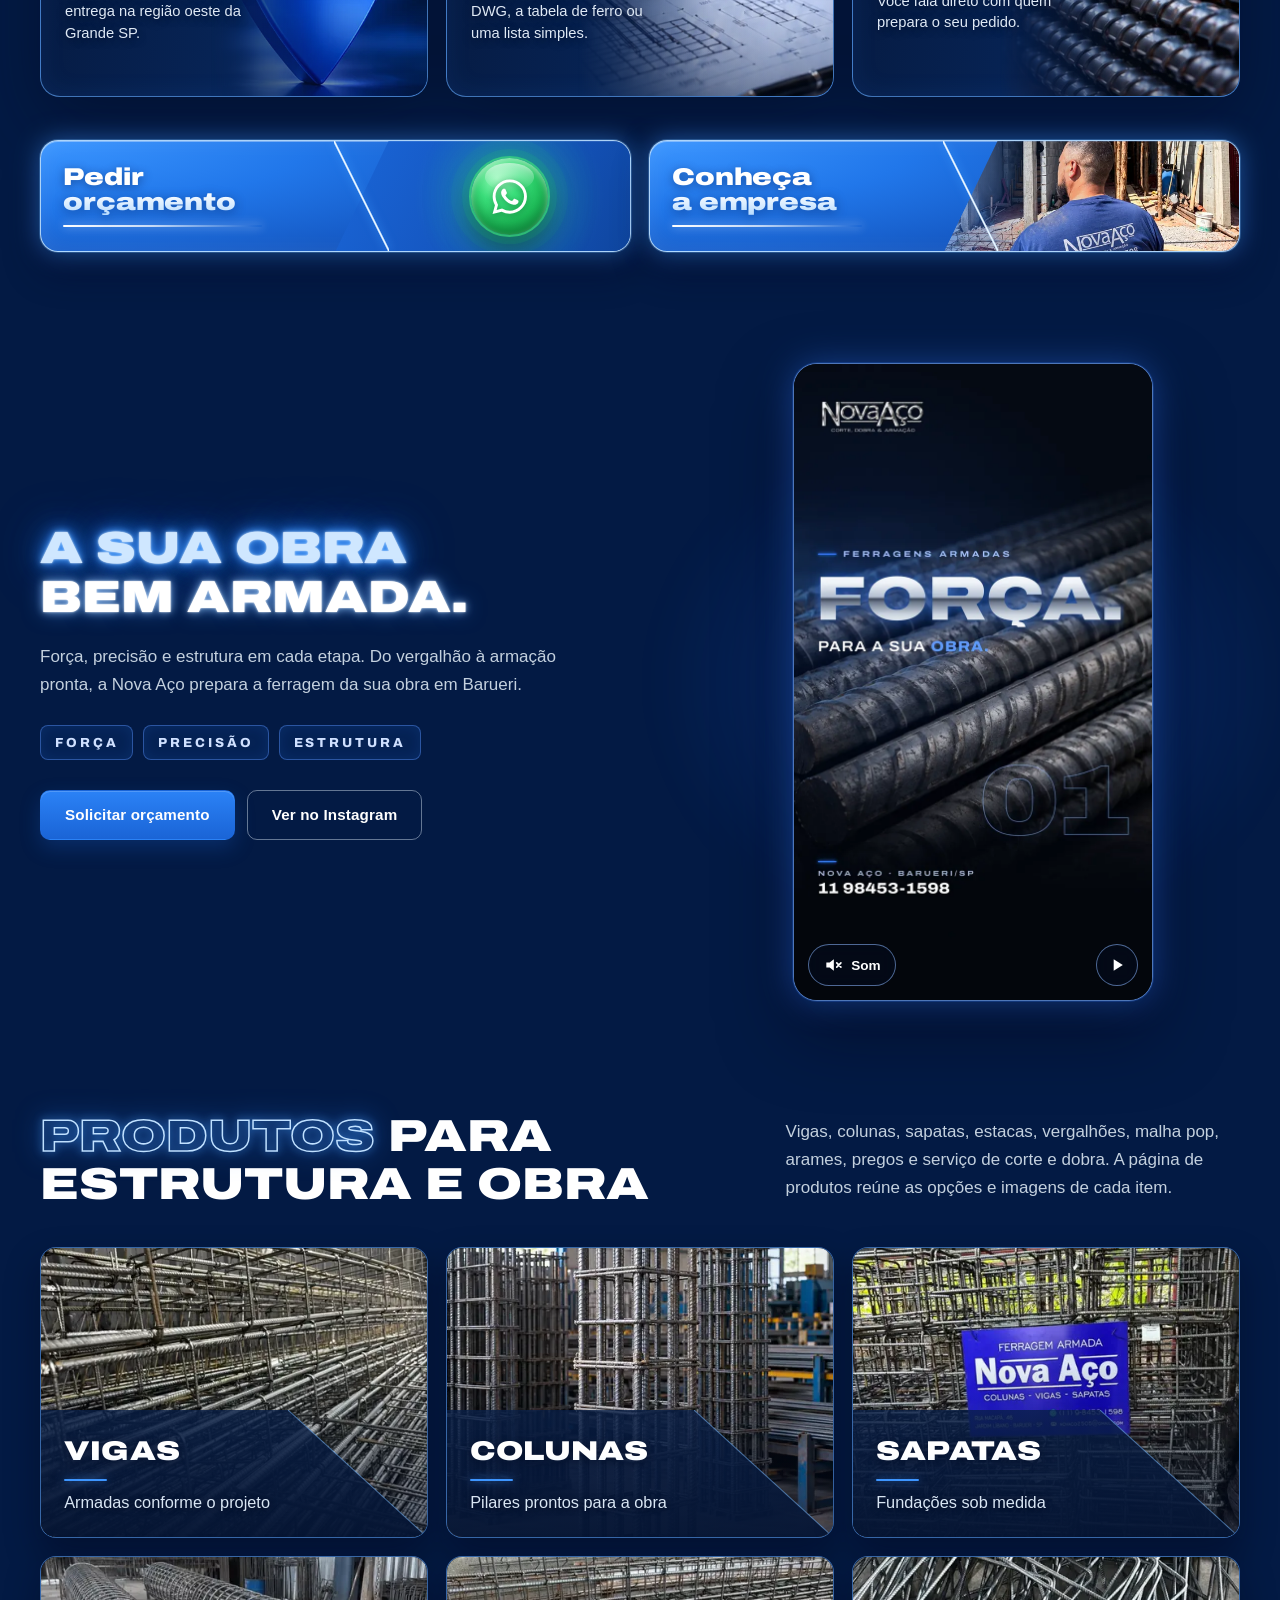
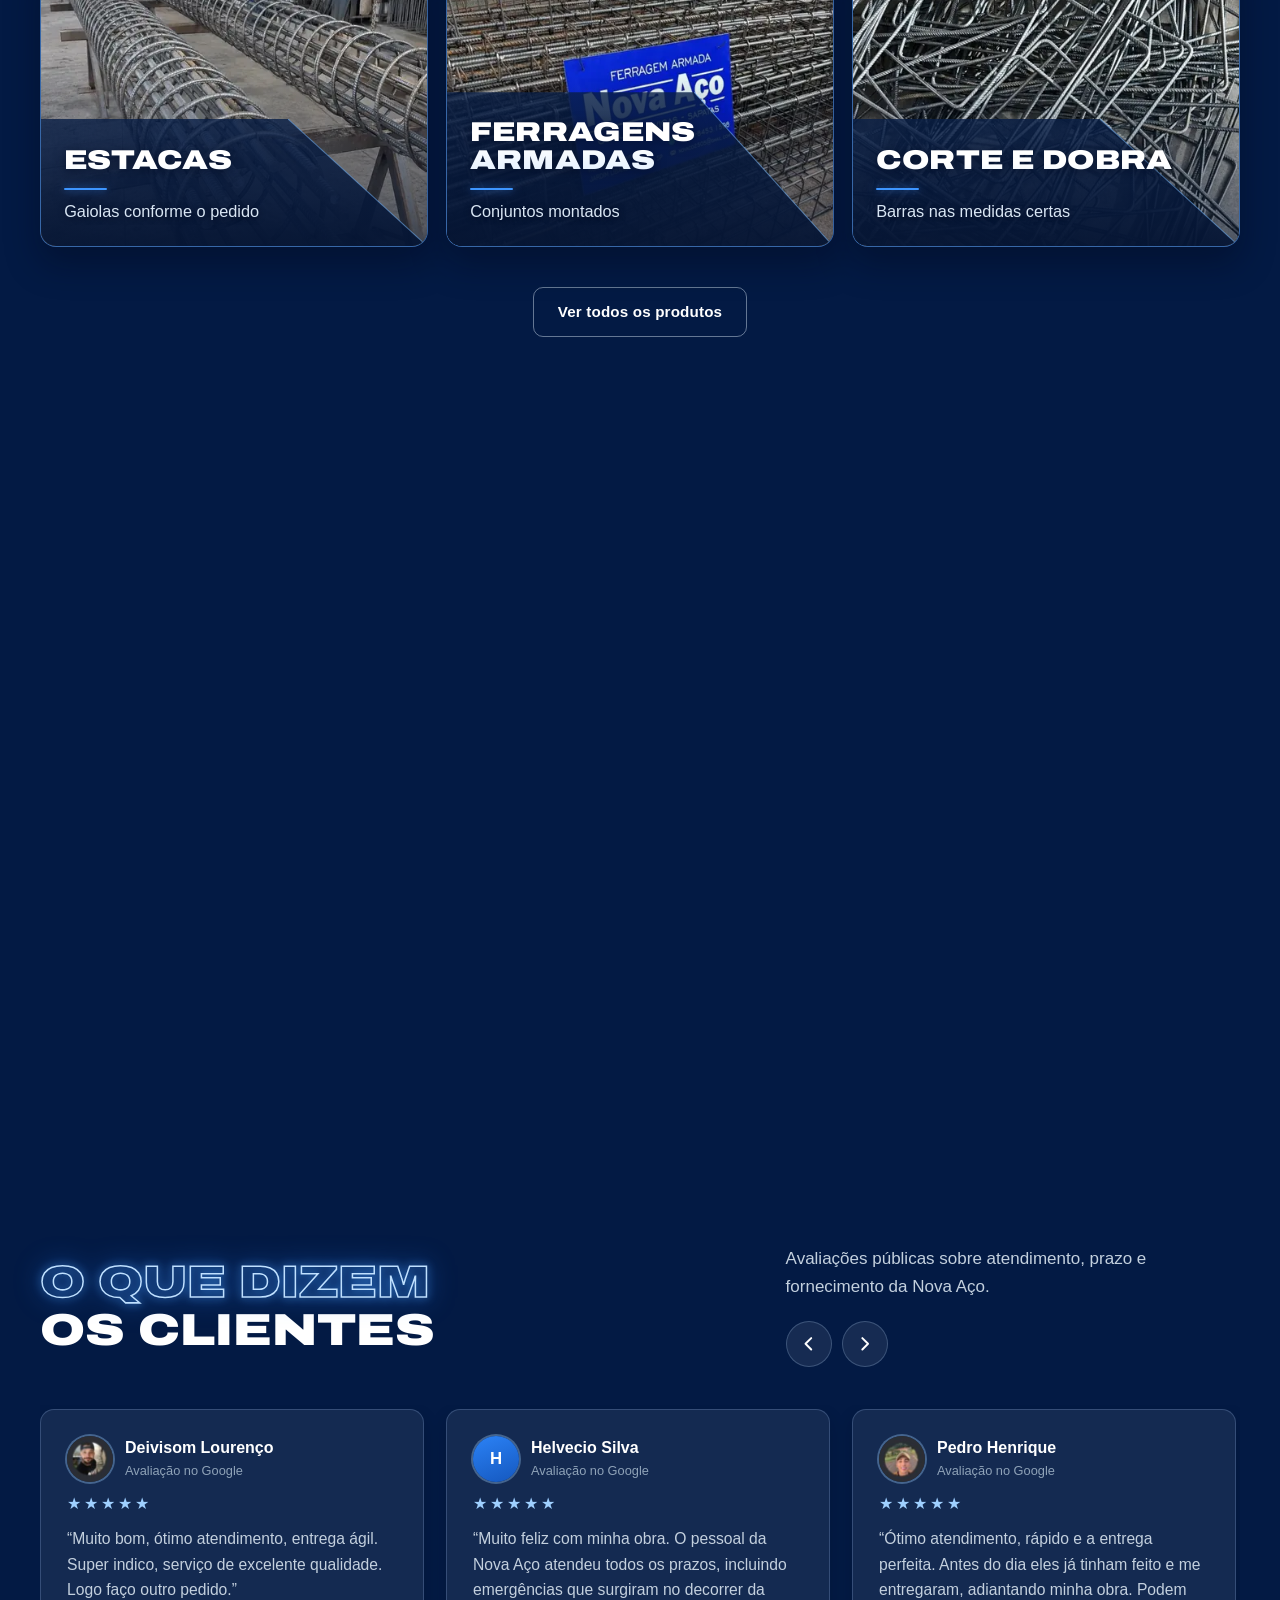
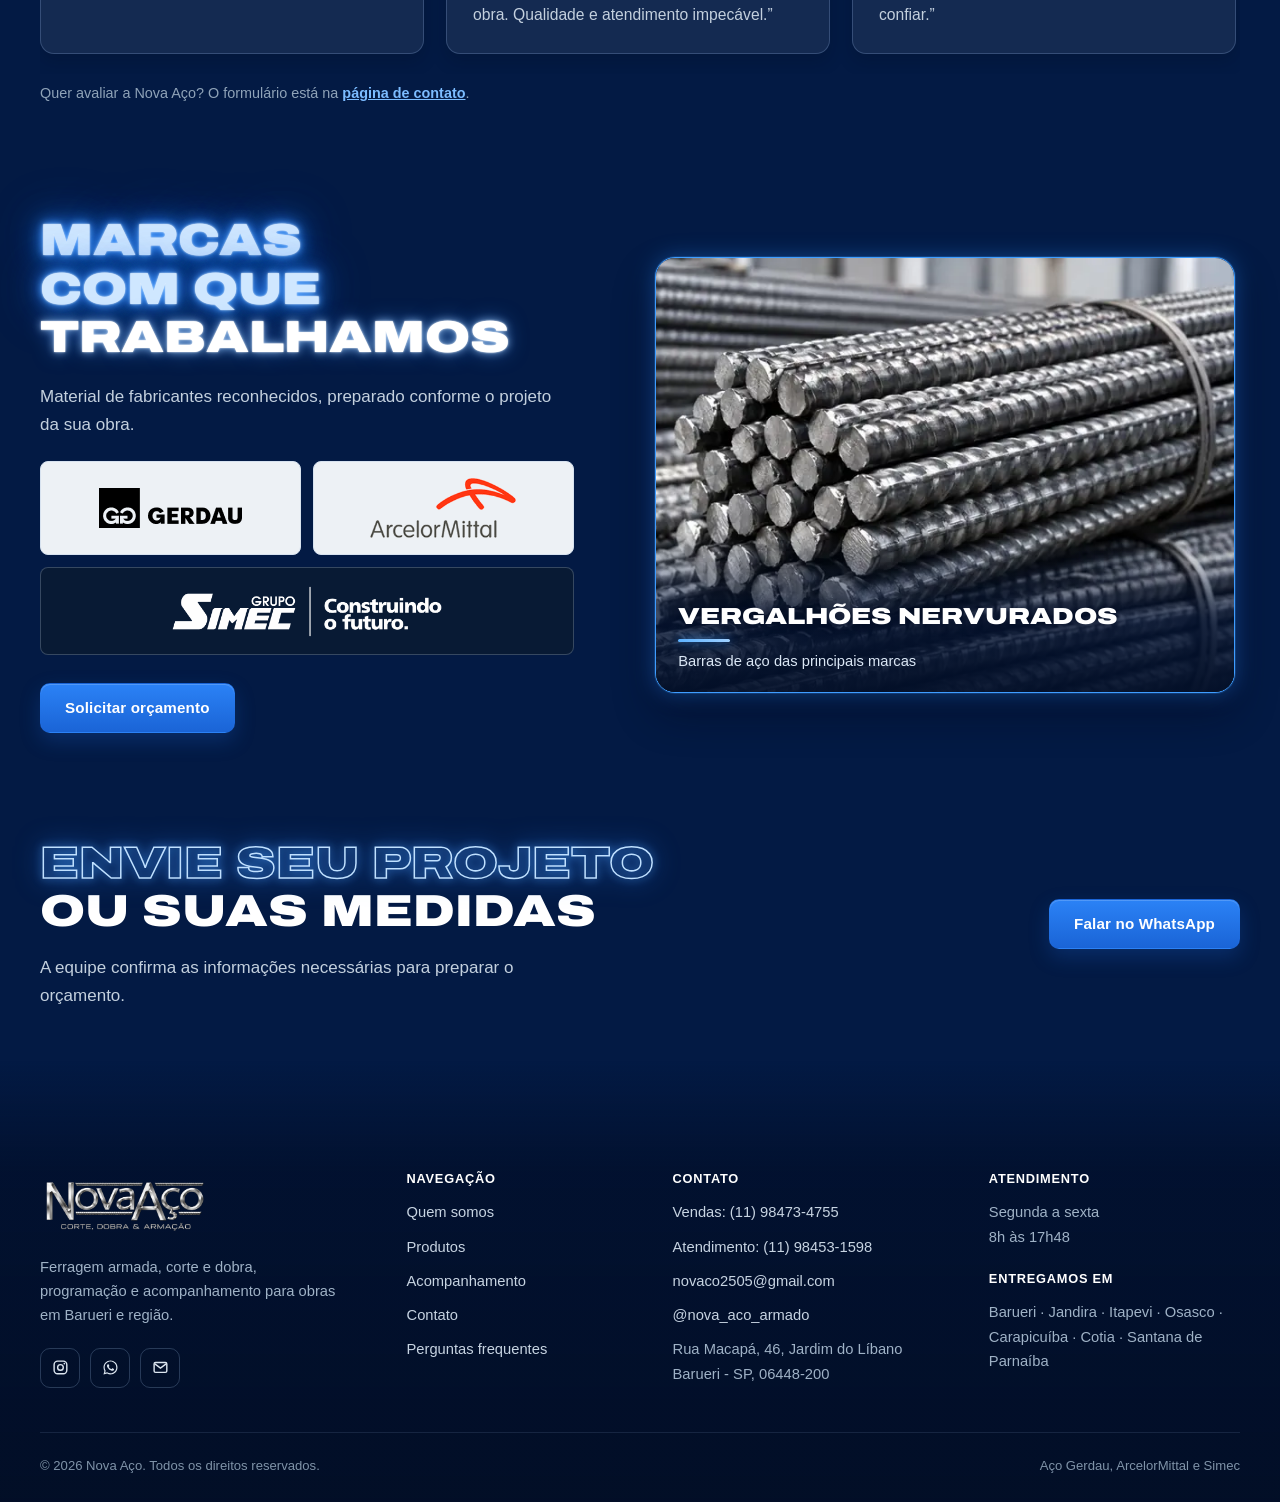
==== commit 81d05769: "Exibe logos de Gerdau, ArcelorMittal e Simec na seção de marcas" ====
--- a/index.html
+++ b/index.html
@@ -35,7 +35,7 @@
 <link rel="apple-touch-icon" href="/assets/favicon-nova-aco.png?v=20261002">
 <link rel="preload" as="image" href="/assets/img/logo-nova-aco.webp">
 <link rel="preload" as="image" type="image/webp" href="/assets/img/capa-patio.webp" imagesrcset="/assets/img/capa-patio-sm.webp 1000w, /assets/img/capa-patio.webp 1672w" imagesizes="100vw">
-<link rel="stylesheet" href="/assets/site.css?v=20261104-vendas">
+<link rel="stylesheet" href="/assets/site.css?v=20261104-marcas">
 <script>document.documentElement.classList.add('js');(function(){function f(){if(!window.NA_READY)document.documentElement.classList.add('no-reveal')}document.addEventListener('DOMContentLoaded',f);setTimeout(f,8000)})()</script>
 <script type="application/ld+json">{"@context": "https://schema.org", "@type": "LocalBusiness", "name": "Nova Aço", "url": "https://novaacoarmado.com.br/", "image": "https://novaacoarmado.com.br/assets/capa-nova-aco.png", "logo": "https://novaacoarmado.com.br/assets/img/logo-nova-aco.png", "telephone": "+5511984531598", "contactPoint": {"@type": "ContactPoint", "telephone": "+5511984734755", "contactType": "sales"}, "email": "novaco2505@gmail.com", "address": {"@type": "PostalAddress", "streetAddress": "Rua Macapá, 46 - Jardim do Líbano", "addressLocality": "Barueri", "addressRegion": "SP", "postalCode": "06448-200", "addressCountry": "BR"}, "openingHoursSpecification": [{"@type": "OpeningHoursSpecification", "dayOfWeek": ["Monday", "Tuesday", "Wednesday", "Thursday", "Friday"], "opens": "08:00", "closes": "17:48"}], "areaServed": ["Barueri", "Jandira", "Itapevi", "Osasco", "Carapicuíba", "Cotia", "Santana de Parnaíba"], "sameAs": ["https://www.instagram.com/nova_aco_armado/"], "brand": [{"@type": "Brand", "name": "Gerdau"}, {"@type": "Brand", "name": "ArcelorMittal"}, {"@type": "Brand", "name": "Simec"}]}</script>
 </head><body class="home-page">
@@ -165,12 +165,16 @@
     </div>
   </section>
 
-  <section class="section tone-dark band-sec">
+  <section class="section tone-dark band-sec" id="marcas">
     <div class="container band-grid">
       <div class="pb-panel reveal">
-        <h2 class="tt tt-led" aria-label="Aço de marca em todas as peças"><span class="tl tb" data-t="Aço de marca"><span class="f">Aço de marca</span></span> <span class="tl ts" data-t="em todas as peças"><span class="f">em todas as peças</span></span></h2>
+        <h2 class="tt tt-led" aria-label="Marcas com que trabalhamos"><span class="tl tb" data-t="Marcas com que"><span class="f">Marcas com que</span></span> <span class="tl ts" data-t="trabalhamos"><span class="f">trabalhamos</span></span></h2>
         <p>Material de fabricantes reconhecidos, preparado conforme o projeto da sua obra.</p>
-        <ul class="brand-list"><li>Gerdau</li><li>ArcelorMittal</li><li>Simec</li></ul>
+        <ul class="brand-list brand-list--logos" aria-label="Marcas de aço com que trabalhamos">
+          <li class="brand-logo-light"><img src="/assets/img/brands/gerdau.png" alt="Gerdau" width="143" height="40" loading="lazy" decoding="async"></li>
+          <li class="brand-logo-light"><img class="brand-logo-arcelormittal" src="/assets/img/brands/arcelormittal.png" alt="ArcelorMittal" width="240" height="99" loading="lazy" decoding="async"></li>
+          <li class="brand-logo-wide"><img src="/assets/img/brands/simec.png" alt="Grupo Simec — Construindo o futuro" width="976" height="183" loading="lazy" decoding="async"></li>
+        </ul>
         <a class="btn btn-accent" href="https://wa.me/5511984734755?text=Ol%C3%A1%20Nova%20A%C3%A7o%21%20Gostaria%20de%20solicitar%20um%20or%C3%A7amento." target="_blank" rel="noopener">Solicitar orçamento</a>
       </div>
       <figure class="band-photo pic-card reveal"><img src="/assets/img/produto-vergalhoes-final.webp" srcset="/assets/img/produto-vergalhoes-final-sm.webp 640w, /assets/img/produto-vergalhoes-final.webp 1200w" sizes="(max-width: 900px) 92vw, 46vw" alt="Feixe de vergalhões nervurados" width="1200" height="900" loading="lazy" decoding="async"><figcaption class="pic-cap"><strong>Vergalhões nervurados</strong><span>Barras de aço das principais marcas</span></figcaption></figure>
--- a/assets/site.css
+++ b/assets/site.css
@@ -1412,3 +1412,13 @@
   .reel-points{gap:8px}
   .reel-points li{font-size:.72rem;letter-spacing:.14em;padding:9px 11px}
 }
+
+/* Marcas dos materiais comercializados */
+.brand-list.brand-list--logos{display:grid;grid-template-columns:repeat(2,minmax(0,1fr));gap:12px}
+.brand-list.brand-list--logos li{display:flex;align-items:center;justify-content:center;min-height:88px;padding:16px;background:#081a34;border:1px solid rgba(200,215,232,.24);border-radius:8px}
+.brand-list--logos img{display:block;max-width:100%;width:143px;height:auto;object-fit:contain}
+.brand-list--logos .brand-logo-arcelormittal{width:158px;max-height:60px}
+.brand-list--logos .brand-logo-wide{grid-column:1/-1}
+.brand-list--logos .brand-logo-wide img{width:270px;max-height:60px}
+@media(max-width:560px){.brand-list.brand-list--logos{gap:10px}.brand-list.brand-list--logos li{min-height:80px;padding:14px}}
+.brand-list.brand-list--logos .brand-logo-light{background:#edf1f5;border-color:#d7e2ef}
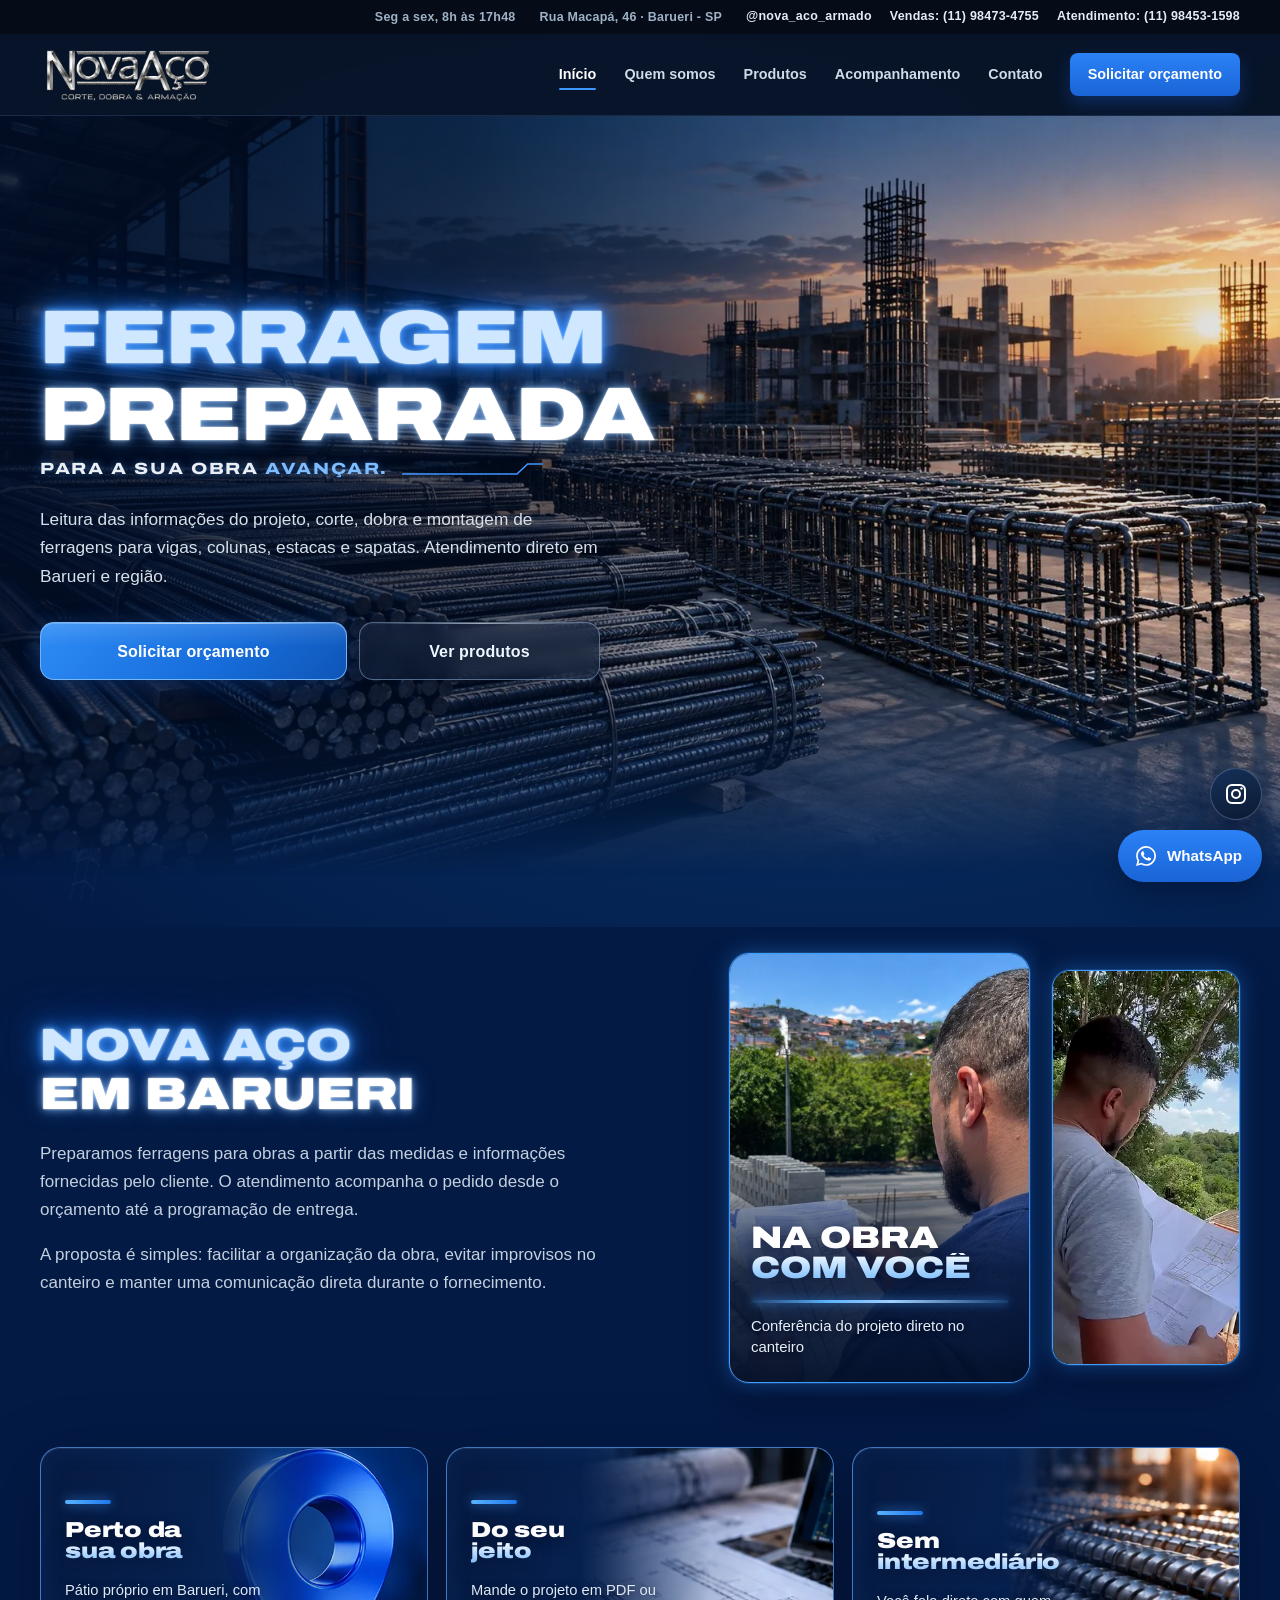
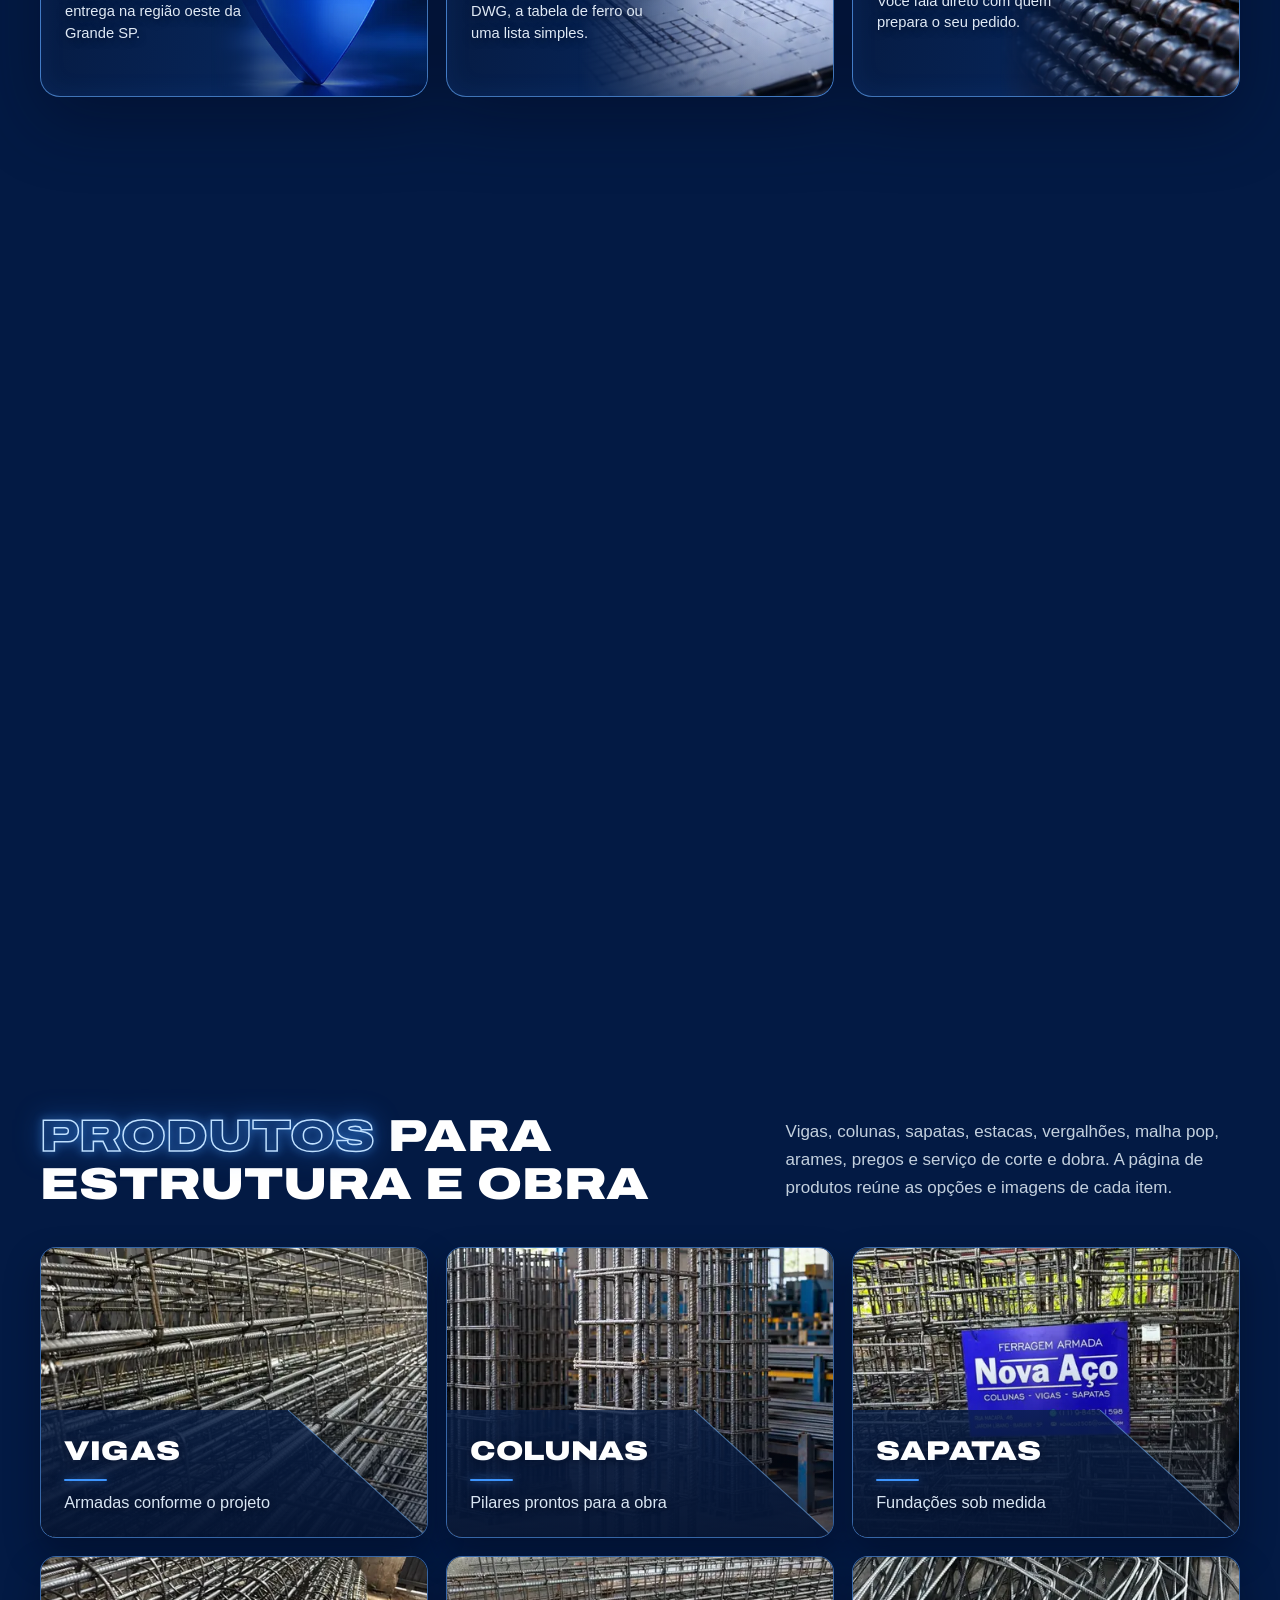
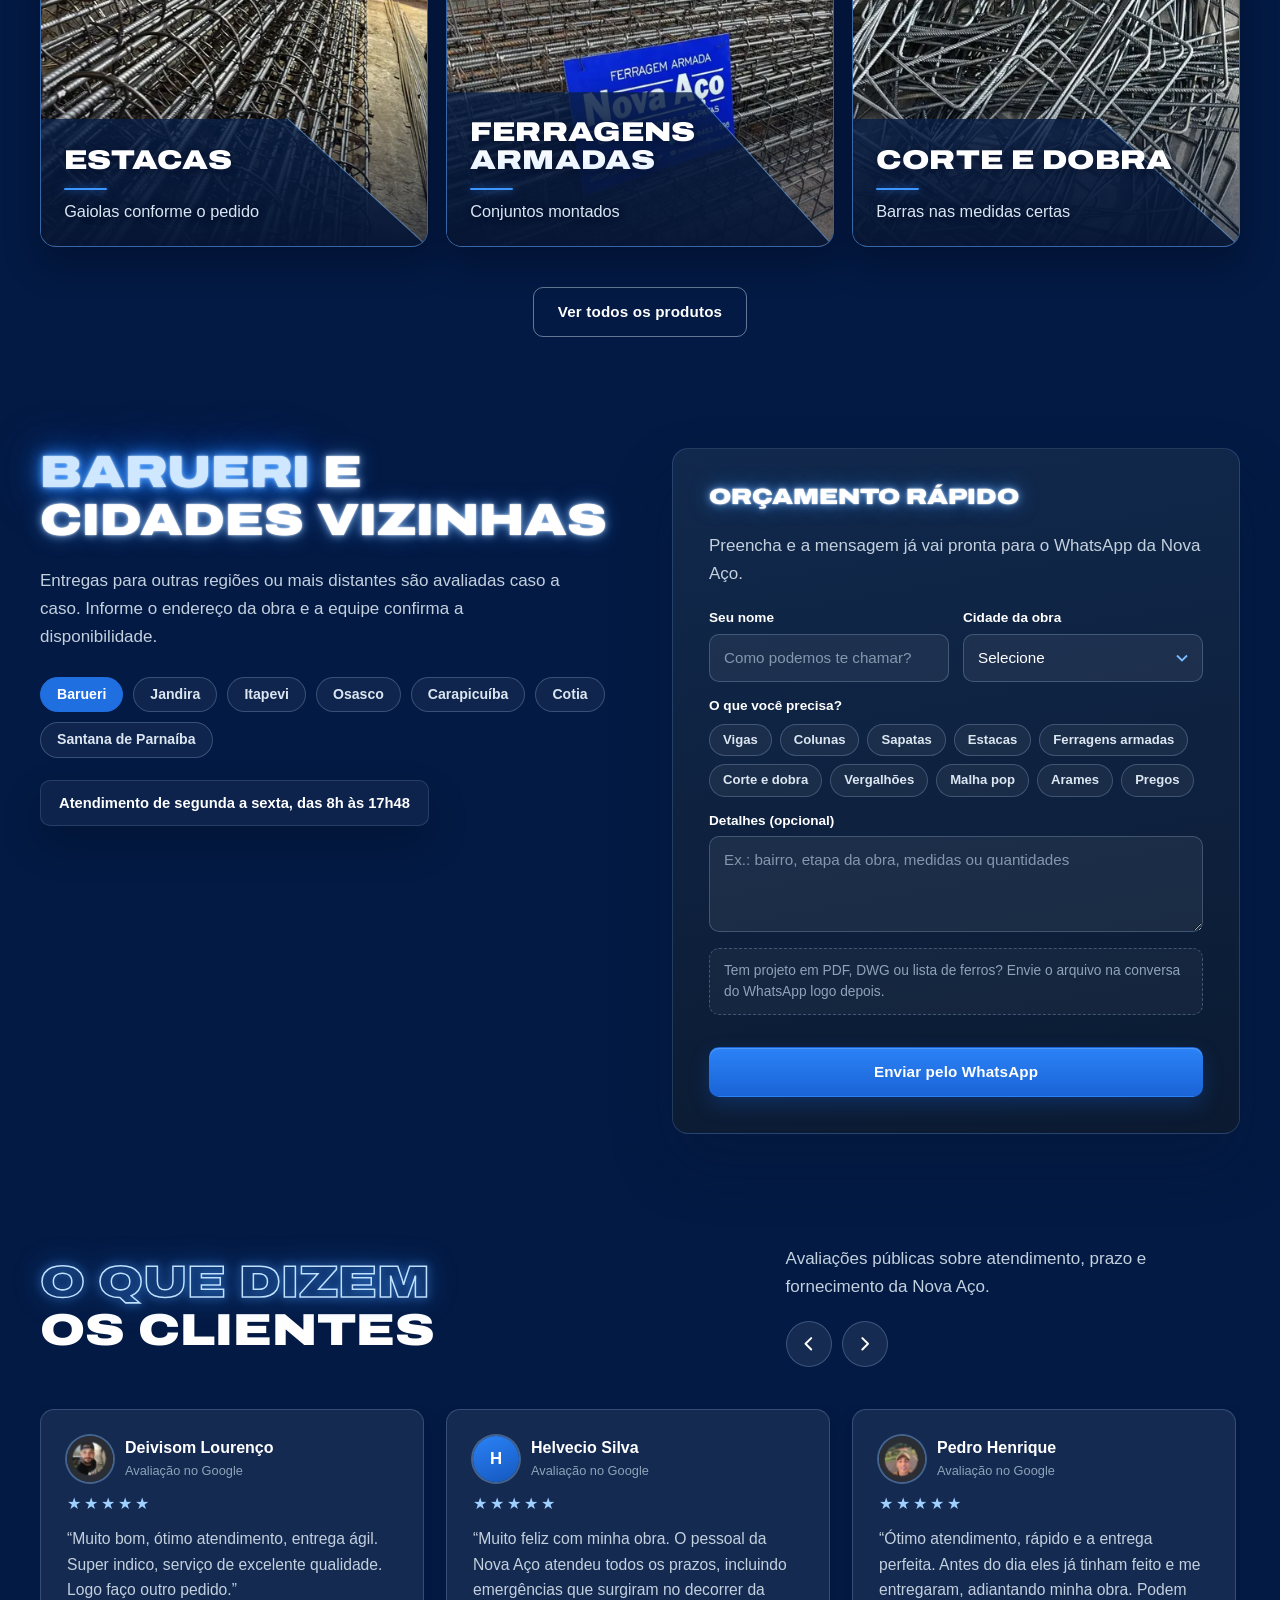
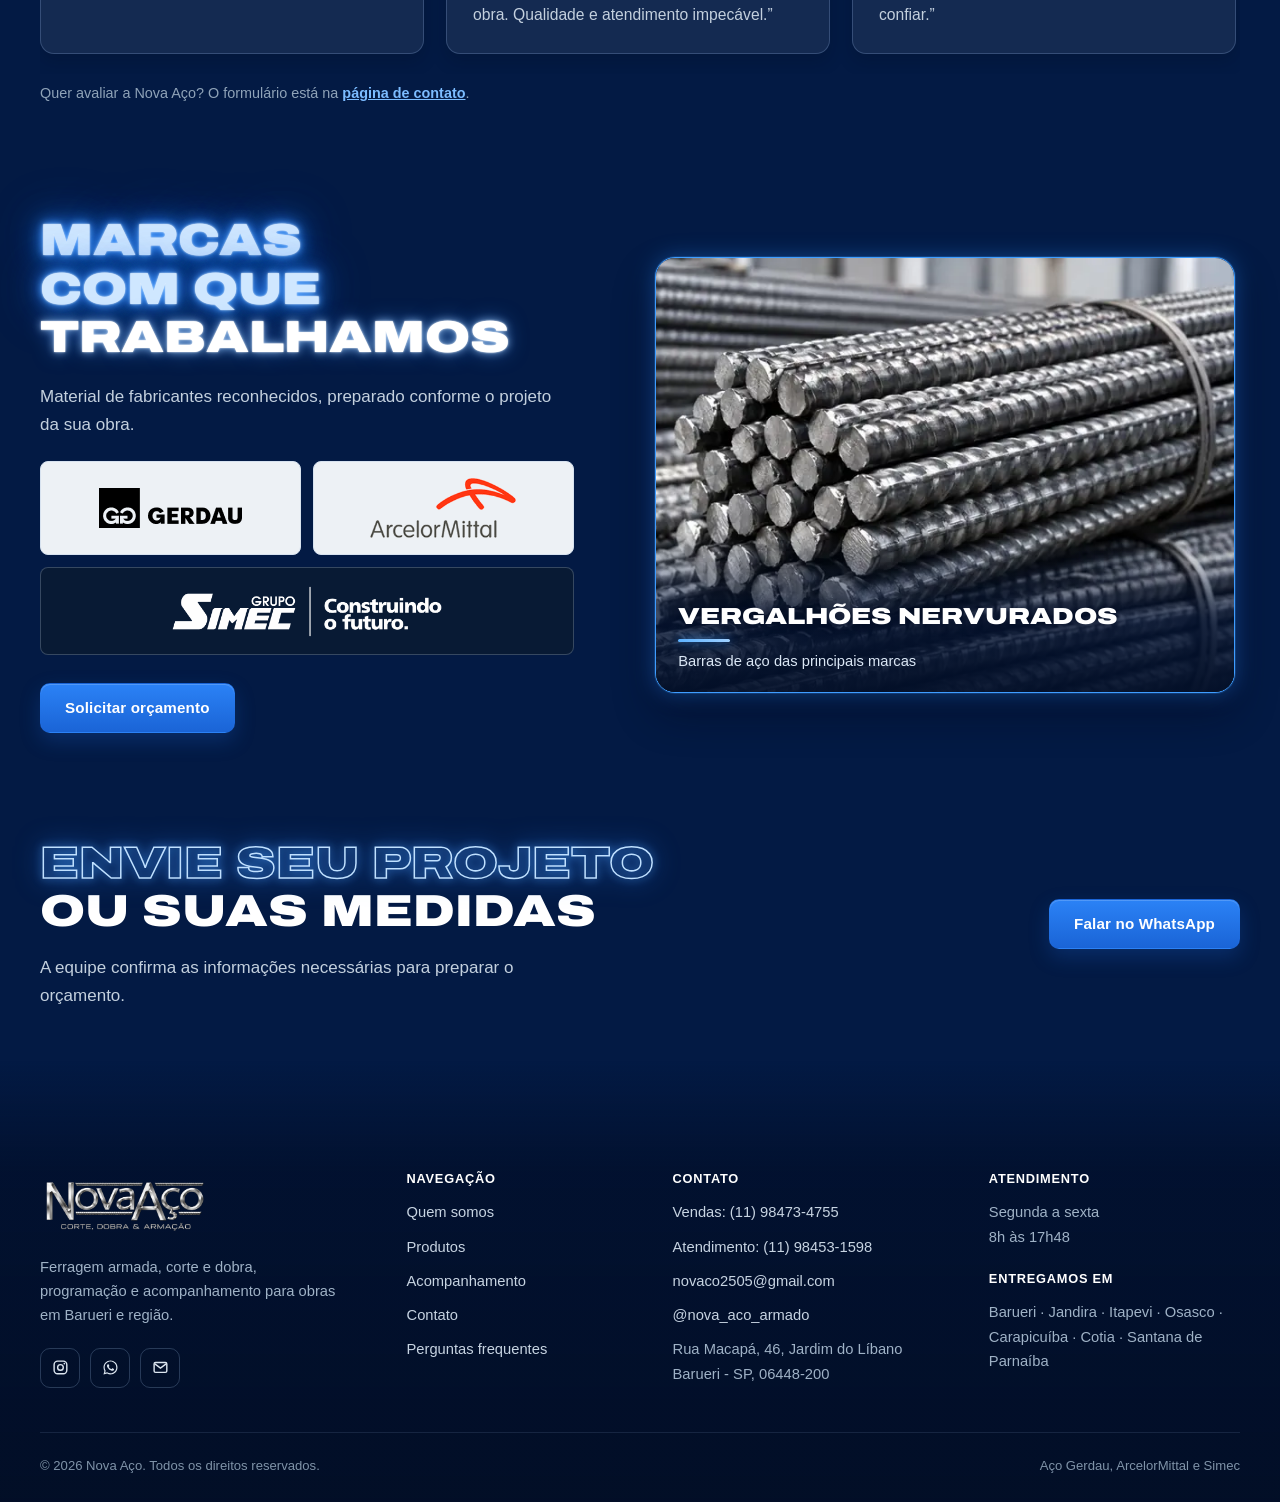
==== commit f2bbf16b: "Troca as fotos de estacas pelas fotos reais do pátio Co-Authored-By: Claude Opus 5.5 <noreply@anthro" ====
--- a/index.html
+++ b/index.html
@@ -103,7 +103,7 @@
   <section class="section tone-dark" id="produtos">
     <div class="container">
       <div class="section-head reveal"><div><h2 class="tt tt-vaz" aria-label="Produtos para estrutura e obra"><span class="tl tb" data-t="Produtos"><span class="f">Produtos</span></span> <span class="tl ts" data-t="para estrutura e obra"><span class="f">para estrutura e obra</span></span></h2></div><p>Vigas, colunas, sapatas, estacas, vergalhões, malha pop, arames, pregos e serviço de corte e dobra. A página de produtos reúne as opções e imagens de cada item.</p></div>
-      <div class="tiles stagger"><a class="tile" href="/produtos/#vigas"><span class="tile-img"><img src="/assets/img/produto-vigas-real.webp" srcset="/assets/img/produto-vigas-real-sm.webp 480w, /assets/img/produto-vigas-real.webp 900w" sizes="(max-width: 700px) 50vw, 33vw" alt="Vigas armadas Nova Aço" width="900" height="1200" loading="lazy" decoding="async"></span><span class="tile-body"><span class="tile-name">Vigas</span><span class="tile-txt">Armadas conforme o projeto</span></span></a><a class="tile" href="/produtos/#colunas"><span class="tile-img"><img src="/assets/img/produto-colunas-catalogo.webp" srcset="/assets/img/produto-colunas-catalogo-sm.webp 512w, /assets/img/produto-colunas-catalogo.webp 960w" sizes="(max-width: 700px) 50vw, 33vw" alt="Colunas armadas Nova Aço" width="960" height="1200" loading="lazy" decoding="async"></span><span class="tile-body"><span class="tile-name">Colunas</span><span class="tile-txt">Pilares prontos para a obra</span></span></a><a class="tile" href="/produtos/#sapatas"><span class="tile-img"><img src="/assets/img/produto-sapatas-final.webp" srcset="/assets/img/produto-sapatas-final-sm.webp 480w, /assets/img/produto-sapatas-final.webp 900w" sizes="(max-width: 700px) 50vw, 33vw" alt="Sapatas armadas Nova Aço" width="900" height="1200" loading="lazy" decoding="async"></span><span class="tile-body"><span class="tile-name">Sapatas</span><span class="tile-txt">Fundações sob medida</span></span></a><a class="tile" href="/produtos/#estacas"><span class="tile-img"><img src="/assets/img/produto-estacas-realista.webp" srcset="/assets/img/produto-estacas-realista-sm.webp 480w, /assets/img/produto-estacas-realista.webp 900w" sizes="(max-width: 700px) 50vw, 33vw" alt="Ferragens para estacas Nova Aço" width="900" height="1200" loading="lazy" decoding="async"></span><span class="tile-body"><span class="tile-name">Estacas</span><span class="tile-txt">Gaiolas conforme o pedido</span></span></a><a class="tile" href="/produtos/#ferragens-armadas"><span class="tile-img"><img src="/assets/img/obra-1.webp" srcset="/assets/img/obra-1-sm.webp 480w, /assets/img/obra-1.webp 900w" sizes="(max-width: 700px) 50vw, 33vw" alt="Ferragens armadas Nova Aço prontas para entrega" width="900" height="1200" loading="lazy" decoding="async"></span><span class="tile-body"><span class="tile-name">Ferragens armadas</span><span class="tile-txt">Conjuntos montados</span></span></a><a class="tile" href="/produtos/#corte-dobra"><span class="tile-img"><img src="/assets/img/produto-corte-dobra-final.webp" srcset="/assets/img/produto-corte-dobra-final-sm.webp 480w, /assets/img/produto-corte-dobra-final.webp 900w" sizes="(max-width: 700px) 50vw, 33vw" alt="Serviço de corte e dobra de aço" width="900" height="1200" loading="lazy" decoding="async"></span><span class="tile-body"><span class="tile-name">Corte e dobra</span><span class="tile-txt">Barras nas medidas certas</span></span></a></div>
+      <div class="tiles stagger"><a class="tile" href="/produtos/#vigas"><span class="tile-img"><img src="/assets/img/produto-vigas-real.webp" srcset="/assets/img/produto-vigas-real-sm.webp 480w, /assets/img/produto-vigas-real.webp 900w" sizes="(max-width: 700px) 50vw, 33vw" alt="Vigas armadas Nova Aço" width="900" height="1200" loading="lazy" decoding="async"></span><span class="tile-body"><span class="tile-name">Vigas</span><span class="tile-txt">Armadas conforme o projeto</span></span></a><a class="tile" href="/produtos/#colunas"><span class="tile-img"><img src="/assets/img/produto-colunas-catalogo.webp" srcset="/assets/img/produto-colunas-catalogo-sm.webp 512w, /assets/img/produto-colunas-catalogo.webp 960w" sizes="(max-width: 700px) 50vw, 33vw" alt="Colunas armadas Nova Aço" width="960" height="1200" loading="lazy" decoding="async"></span><span class="tile-body"><span class="tile-name">Colunas</span><span class="tile-txt">Pilares prontos para a obra</span></span></a><a class="tile" href="/produtos/#sapatas"><span class="tile-img"><img src="/assets/img/produto-sapatas-final.webp" srcset="/assets/img/produto-sapatas-final-sm.webp 480w, /assets/img/produto-sapatas-final.webp 900w" sizes="(max-width: 700px) 50vw, 33vw" alt="Sapatas armadas Nova Aço" width="900" height="1200" loading="lazy" decoding="async"></span><span class="tile-body"><span class="tile-name">Sapatas</span><span class="tile-txt">Fundações sob medida</span></span></a><a class="tile" href="/produtos/#estacas"><span class="tile-img"><img src="/assets/img/produto-estacas-foto-1.webp" srcset="/assets/img/produto-estacas-foto-1-sm.webp 480w, /assets/img/produto-estacas-foto-1.webp 900w" sizes="(max-width: 700px) 50vw, 33vw" alt="Ferragens para estacas Nova Aço" width="900" height="1200" loading="lazy" decoding="async"></span><span class="tile-body"><span class="tile-name">Estacas</span><span class="tile-txt">Gaiolas conforme o pedido</span></span></a><a class="tile" href="/produtos/#ferragens-armadas"><span class="tile-img"><img src="/assets/img/obra-1.webp" srcset="/assets/img/obra-1-sm.webp 480w, /assets/img/obra-1.webp 900w" sizes="(max-width: 700px) 50vw, 33vw" alt="Ferragens armadas Nova Aço prontas para entrega" width="900" height="1200" loading="lazy" decoding="async"></span><span class="tile-body"><span class="tile-name">Ferragens armadas</span><span class="tile-txt">Conjuntos montados</span></span></a><a class="tile" href="/produtos/#corte-dobra"><span class="tile-img"><img src="/assets/img/produto-corte-dobra-final.webp" srcset="/assets/img/produto-corte-dobra-final-sm.webp 480w, /assets/img/produto-corte-dobra-final.webp 900w" sizes="(max-width: 700px) 50vw, 33vw" alt="Serviço de corte e dobra de aço" width="900" height="1200" loading="lazy" decoding="async"></span><span class="tile-body"><span class="tile-name">Corte e dobra</span><span class="tile-txt">Barras nas medidas certas</span></span></a></div>
       <div class="center-link"><a class="btn btn-ghost" href="/produtos/">Ver todos os produtos</a></div>
     </div>
   </section>
